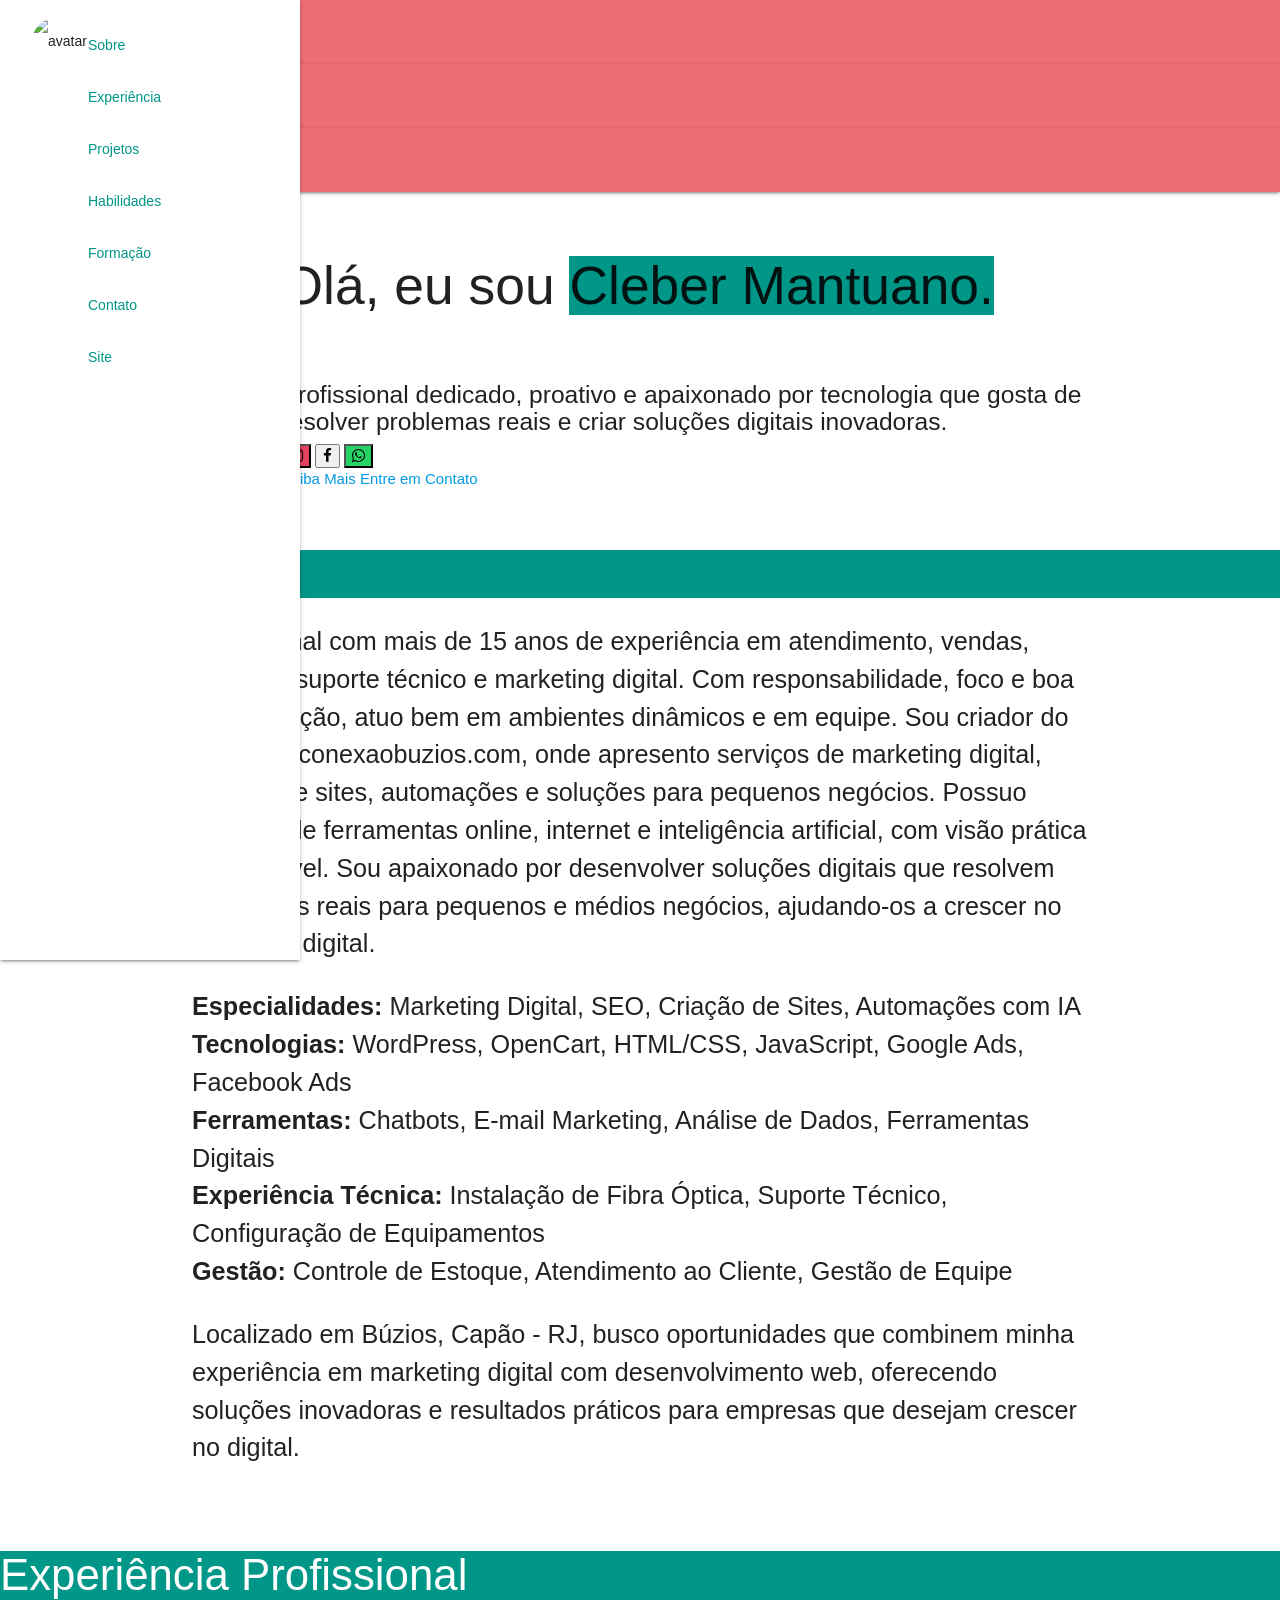
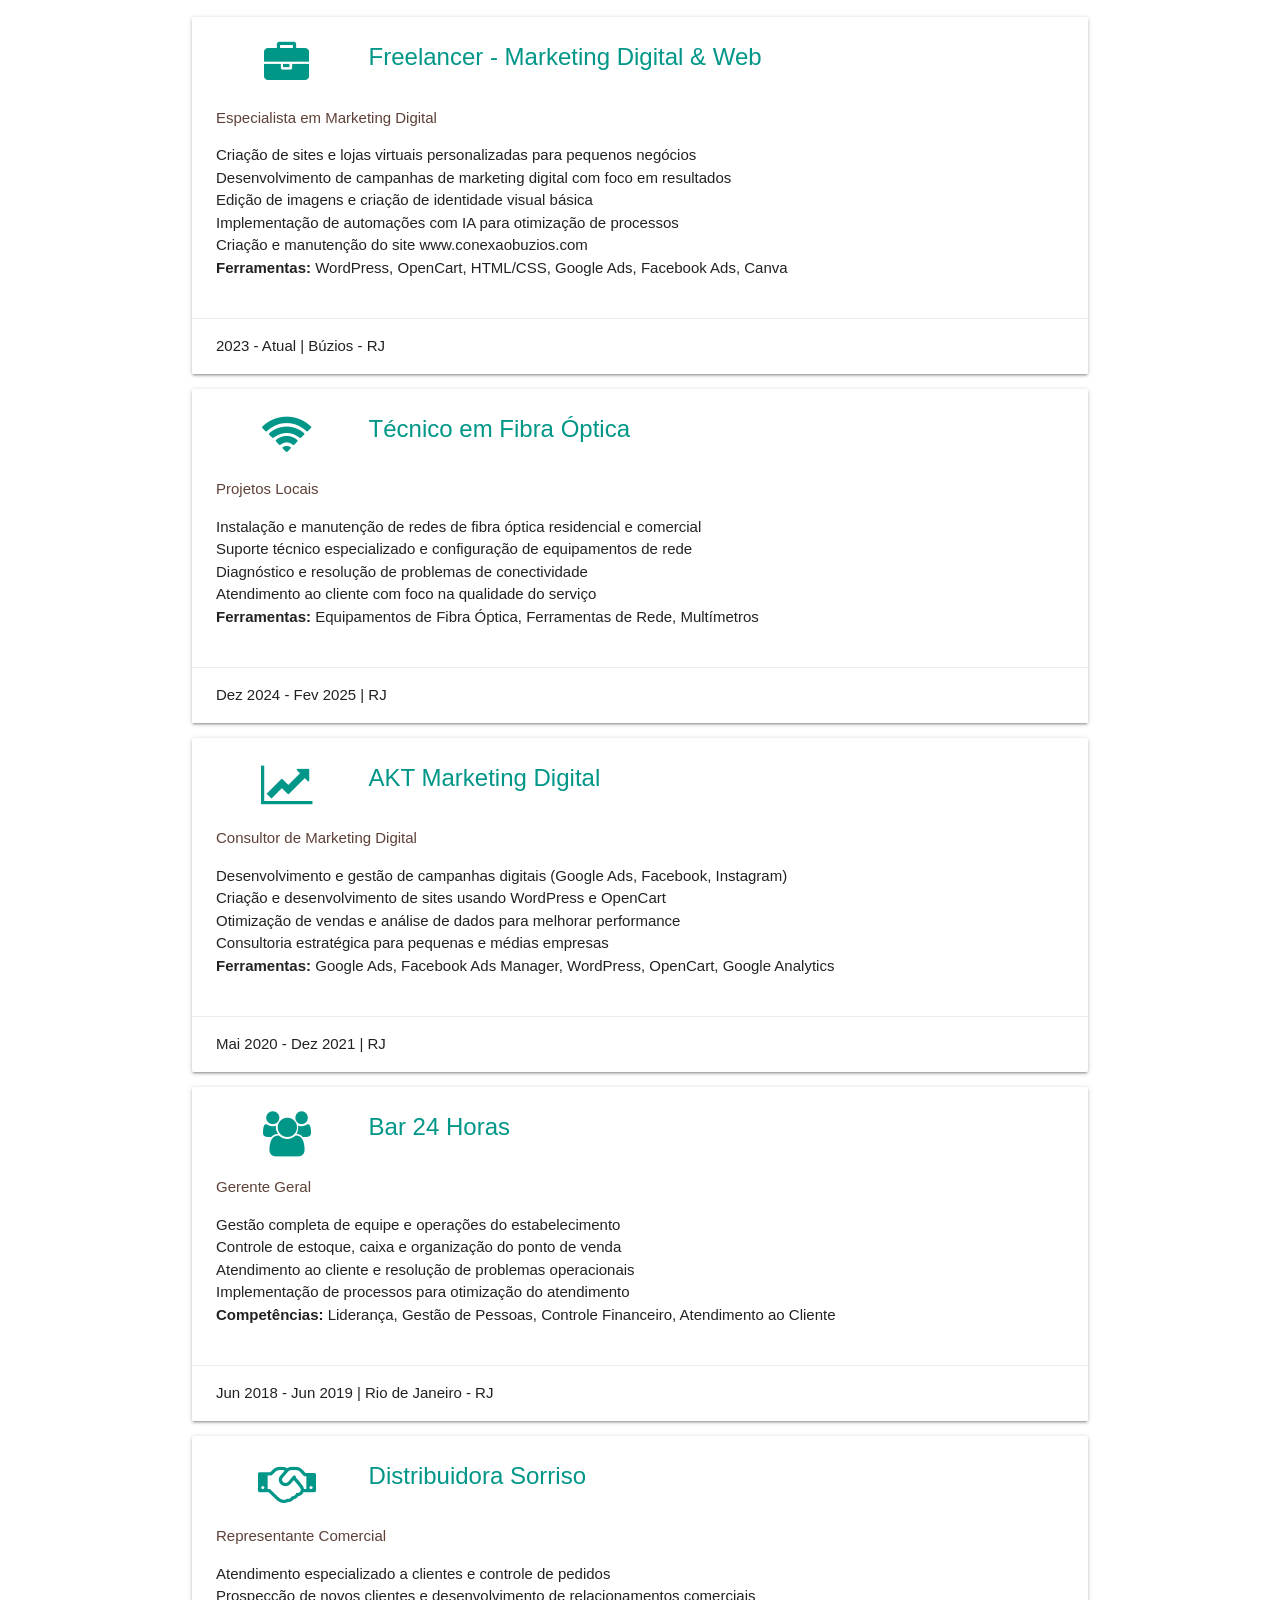
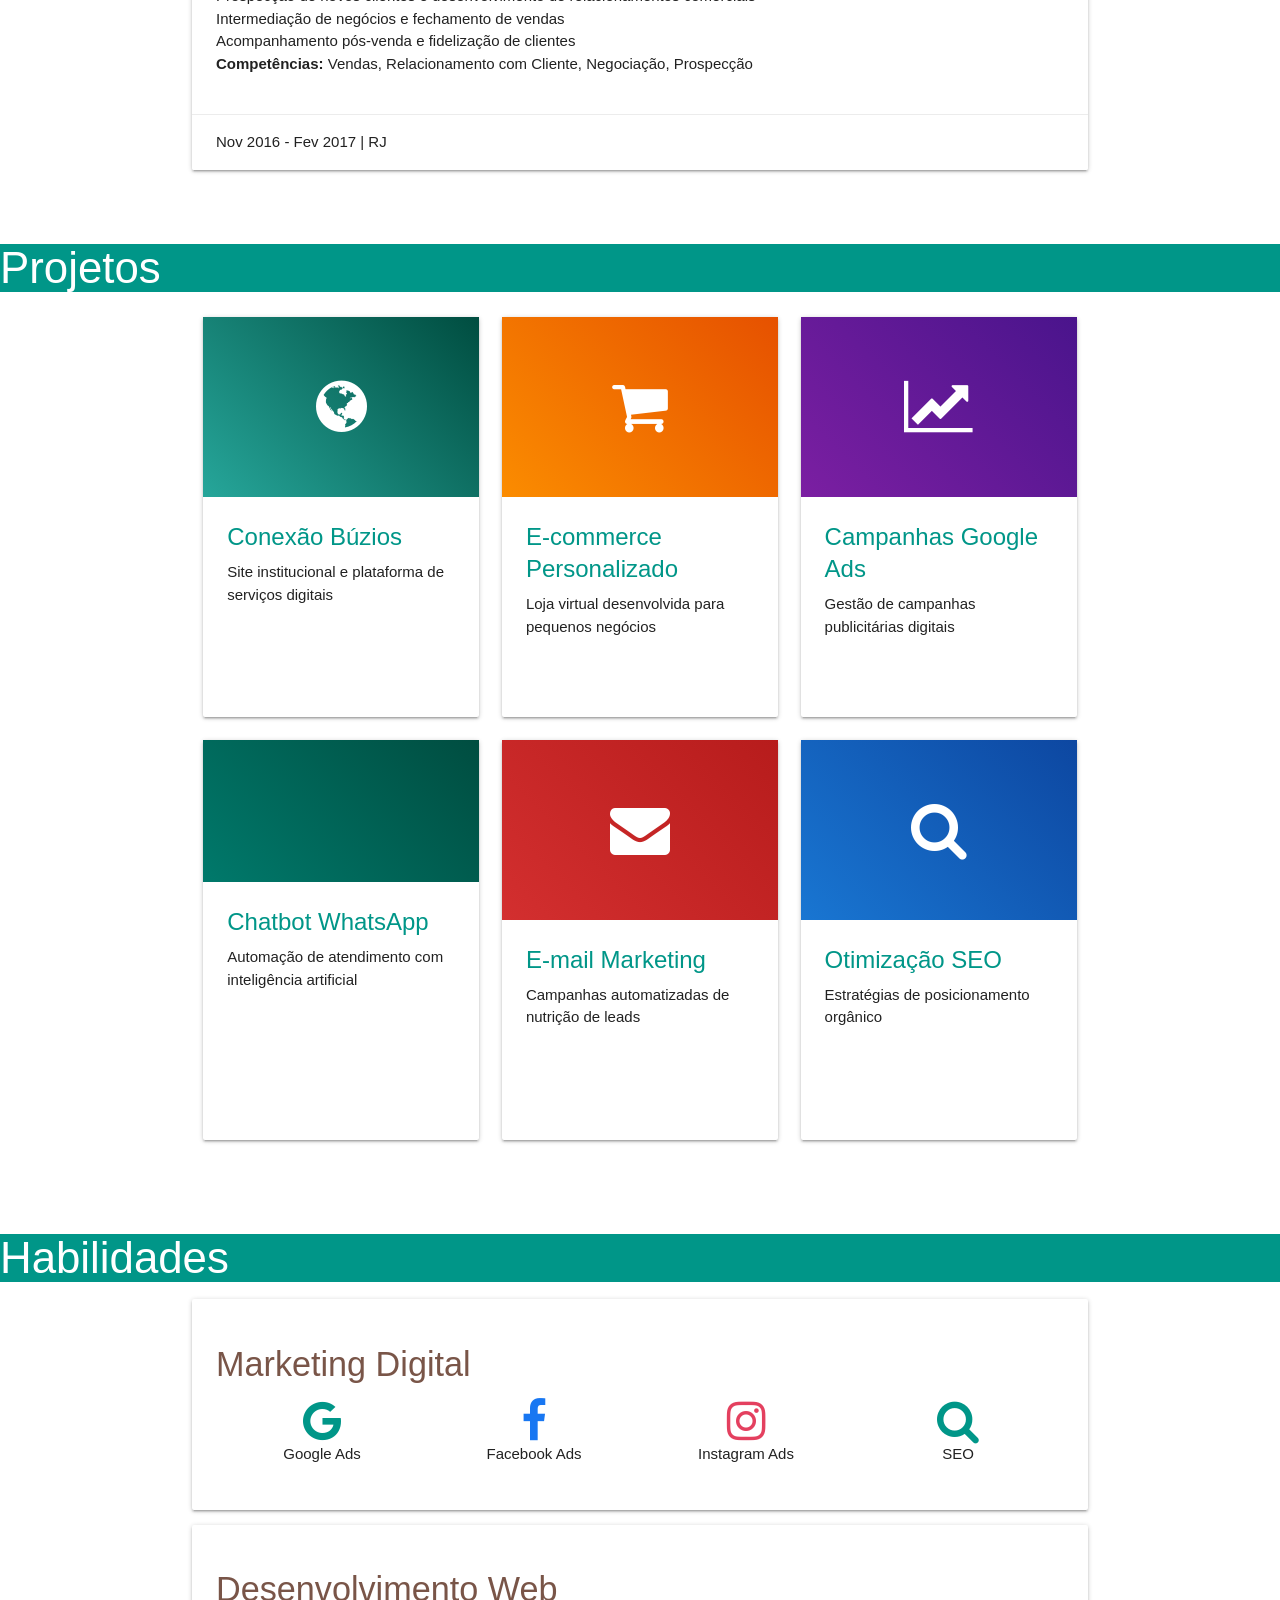
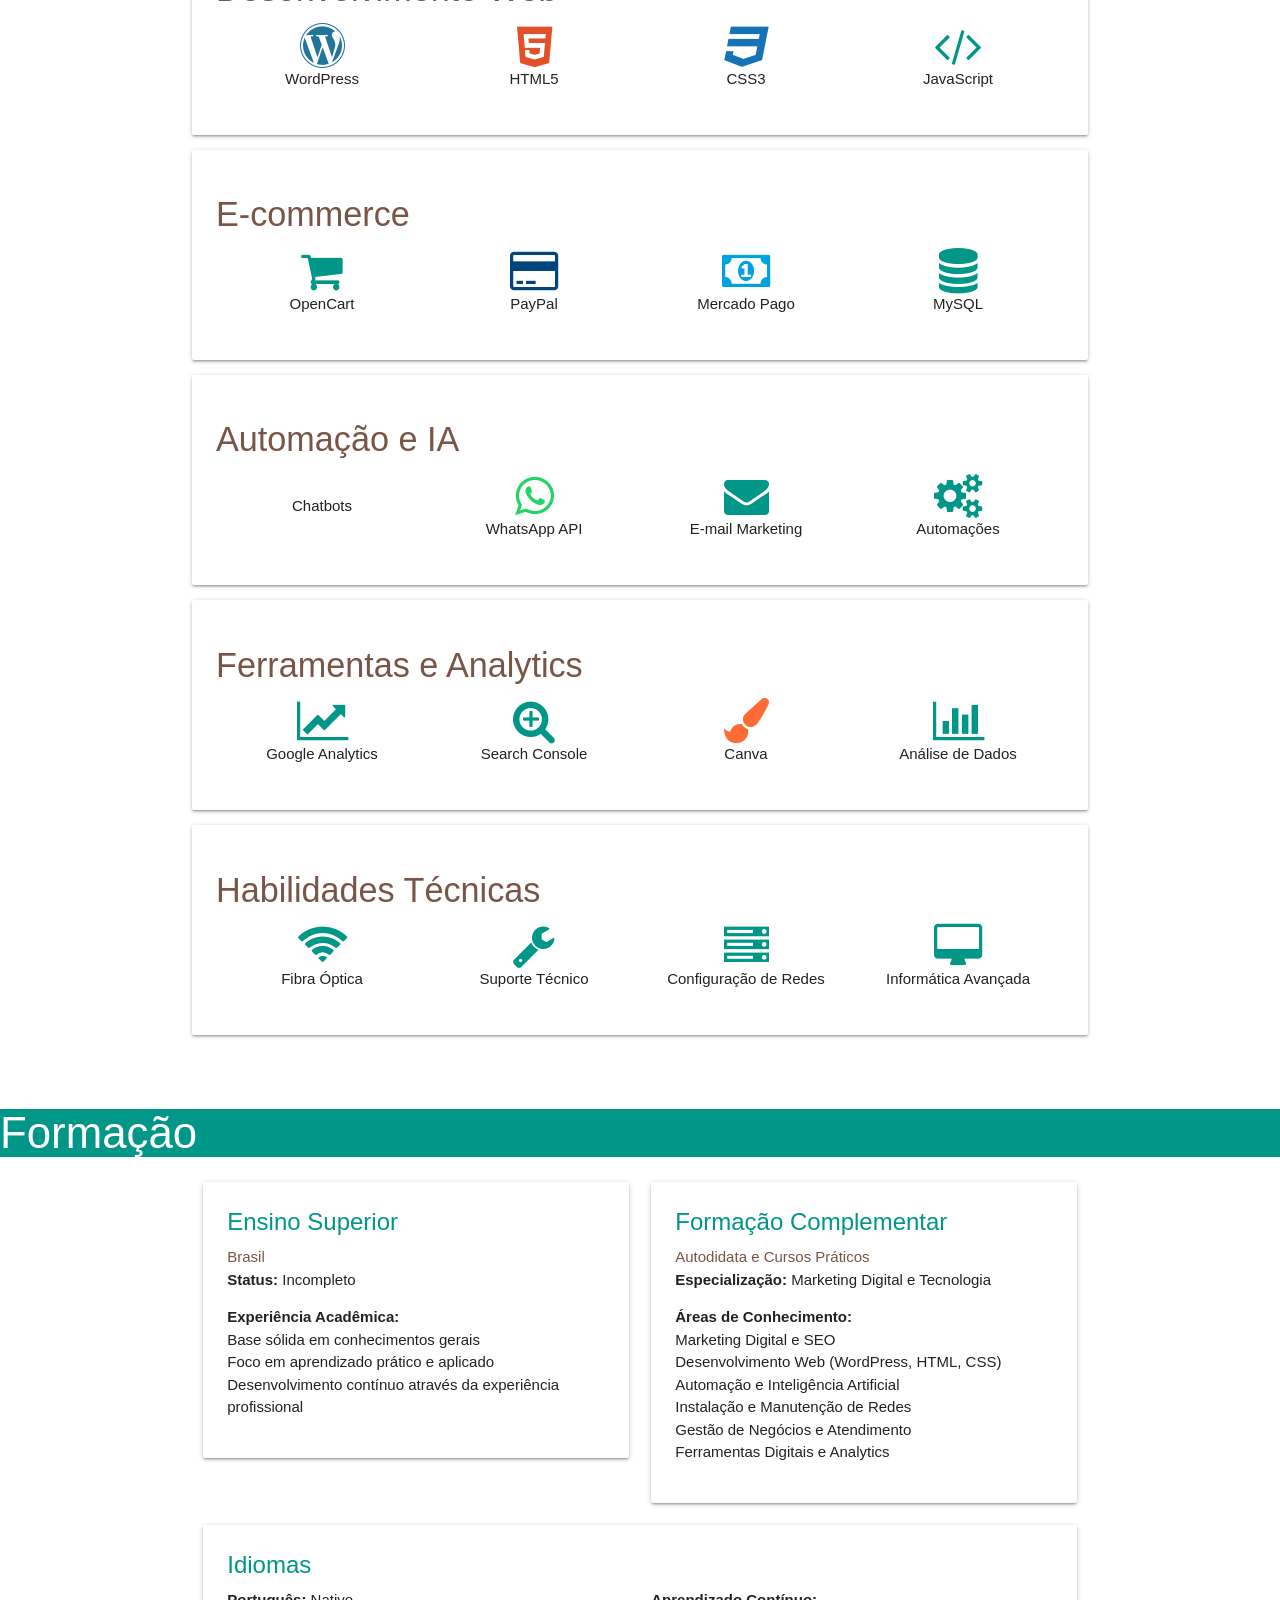
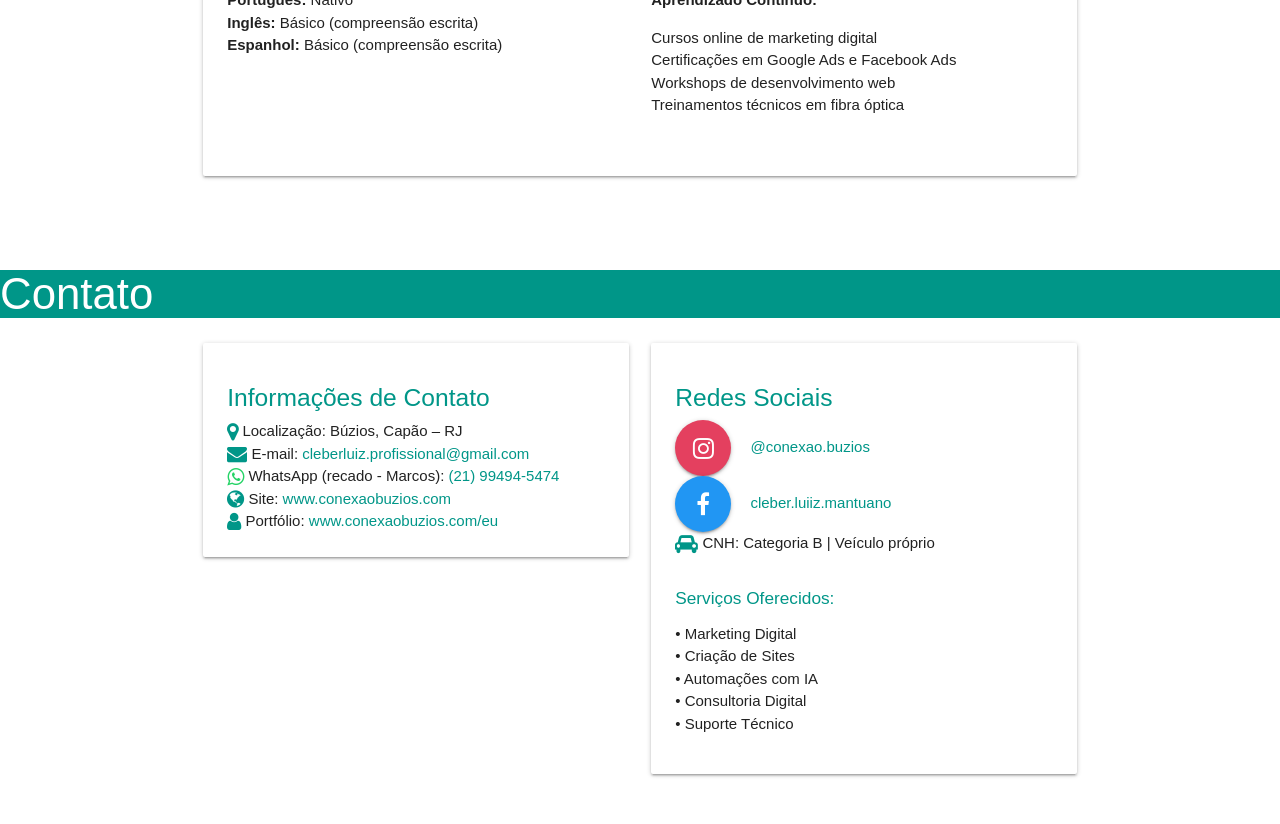
==== index.html @ 8e344017 "Merge 75afafb0ec6694a4420a231529cd9d4d8d771319 into 564a43c0afac8bb54e09065a636b182d83b9acbd" ====
<!DOCTYPE html>
<html lang="pt-BR">

<head>
  <meta charset="utf-8" />
  <meta name="viewport" content="width=device-width, initial-scale=1" />
  <meta http-equiv="X-UA-Compatible" content="IE=edge" />
 


  <!-- Materialize - Compiled and minified CSS-->
  <link rel="stylesheet" href="https://cdnjs.cloudflare.com/ajax/libs/materialize/1.0.0/css/materialize.min.css" />
  <!-- Font Awesome Icon - CSS-->
  <link rel="stylesheet" href="https://cdnjs.cloudflare.com/ajax/libs/font-awesome/4.7.0/css/font-awesome.min.css" />
  <!-- Material Design Icons -->
  <link rel="stylesheet" href="https://fonts.googleapis.com/icon?family=Material+Icons" />
  <!-- Custom Styles-->
  <link rel="stylesheet" href="assets/css/style.css" />
  <title>Cleber Mantuano | Marketing Digital & Desenvolvimento Web</title>

  <!-- Open Graph-->
  <meta property="og:locale" content="pt_BR" />
  <meta property="og:type" content="website" />
  <meta property="og:title" content="Cleber Mantuano | Marketing Digital & Desenvolvimento Web" />
  <meta property="og:description" content="Especialista em Marketing Digital, Criação de Sites e Automações" />
  <meta property="og:url" content="https://www.conexaobuzios.com" />
  <meta property="og:site_name" content="Cleber Mantuano | Marketing Digital" />
  <meta property="article:publisher" content="https://www.conexaobuzios.com" />
  <!-- Twitter -->
  <meta name="twitter:card" content="summary" />
  <meta name="twitter:title" content="Marketing Digital | Desenvolvimento Web | Automações" />
  <meta name="twitter:description" content="Especialista em Marketing Digital, Criação de Sites e Automações" />
  <meta name="author" content="Cleber Mantuano" />
  <meta name="description" content="Profissional com mais de 15 anos de experiência em marketing digital, criação de sites, automações e soluções para pequenos negócios." />
  <link rel="apple-touch-icon" sizes="57x57" href="assets/img/favicon/apple-icon-57x57.png" />
  <link rel="apple-touch-icon" sizes="60x60" href="assets/img/favicon/apple-icon-60x60.png" />
  <link rel="apple-touch-icon" sizes="72x72" href="assets/img/favicon/apple-icon-72x72.png" />
  <link rel="apple-touch-icon" sizes="76x76" href="assets/img/favicon/apple-icon-76x76.png" />
  <link rel="apple-touch-icon" sizes="114x114" href="assets/img/favicon/apple-icon-114x114.png" />
  <link rel="apple-touch-icon" sizes="120x120" href="assets/img/favicon/apple-icon-120x120.png" />
  <link rel="apple-touch-icon" sizes="144x144" href="assets/img/favicon/apple-icon-144x144.png" />
  <link rel="apple-touch-icon" sizes="152x152" href="assets/img/favicon/apple-icon-152x152.png" />
  <link rel="apple-touch-icon" sizes="180x180" href="assets/img/favicon/apple-icon-180x180.png" />
  <link rel="icon" type="image/png" sizes="192x192" href="assets/img/favicon/android-icon-192x192.png" />
  <link rel="icon" type="image/png" sizes="32x32" href="assets/img/favicon/favicon-32x32.png" />
  <link rel="icon" type="image/png" sizes="96x96" href="assets/img/favicon/favicon-96x96.png" />
  <link rel="icon" type="image/png" sizes="16x16" href="assets/img/favicon/favicon-16x16.png" />
  <link rel="manifest" href="assets/img/favicon/manifest.json" />
  <meta name="msapplication-TileColor" content="#ffffff" />
  <meta name="msapplication-TileImage" content="assets/img/favicon/ms-icon-144x144.png" />
  <meta name="theme-color" content="#ffffff" />
  <meta name="robots" content="index, follow" />

</head>

<body>

  
  <!-- Navigation Menu-->
  <!-- Nav class 1 -->
  <nav class="hide-on-small-only">
    <ul class="sidenav sidenav-fixed section table-of-contents">

      <li class="logo">
        <a id="logo-container" aria-label="Navigate to the beginning of the page" href="#intro"
          class="brand-logo grey-blue-text">
          <img src="assets/img/passport-new.jpg" class="circle img-responsive profile-pic" alt="avatar">
        </a>
      </li>

      <li class="bold">
        <a aria-label="Navigate to the About section" href="#about" class="waves-effect waves-dark teal-text"><i
            class="mdi-social-person small"></i><span>Sobre</span></a>
      </li>
      <li class="bold">
        <a aria-label="Navigate to the Experience section" href="#experience"
          class="waves-effect waves-dark teal-text"><i
            class="mdi-action-trending-up small"></i><span>Experiência</span></a>
      </li>

      <li class="bold">
        <!-- mdi-av-web small
             mdi-av-my-library-books small-->
        <a aria-label="Navigate to the Projects section" href="#projects" class="waves-effect waves-dark teal-text"><i
            class="mdi-av-my-library-books small"></i><span>Projetos</span></a>
      </li>

      <li class="bold">
        <!--
        ICONS:
        mdi-action-assessment
        mdi-social-poll
        mdi-av-equalizer
        -->
        <a aria-label="Navigate to the Skills section" href="#skills" class="waves-effect waves-dark teal-text"><i
            class="mdi-action-assessment small"></i><span>Habilidades</span></a>
      </li>
      
      <li class="bold">
        <!--
        ICONS:
        -->
        <a aria-label="Navigate to the Education section" href="#education" class="waves-effect waves-dark teal-text"><i
            class="mdi-social-school small"></i><span>Formação</span></a>
      </li>

      <li class="bold">
        <!-- 
        1. mdi-communication-contacts
        2. mdi-content-mail
        3. mdi-communication-email
        -->
        <a aria-label="Navigate to the Contact section" href="#contact" class="waves-effect waves-dark teal-text"><i
            class="mdi-content-mail small"></i><span>Contato</span></a>
      </li>

      <li class="bold">
        <!--
        ICONS:
        1. mdi-action-description
        2. mdi-file-folder
        3. mdi-file-folder-open
        4. mdi-file-attachment
        5. mdi-file-folder-shared
        -->
        <!-- <a aria-label="Open Varad's resume in a new tab" href="#resume" target="_blank"
          onclick="window.open('https://drive.google.com/file/d/1vYi-bMyIsZPve0x_clxY8xsDtiHiOMd3/view?usp=sharing')"
          class="waves-effect waves-dark teal-text"><i class="mdi-file-folder-open small"></i><span>Site</span></a> -->
        <a aria-label="Visitar site do Cleber" href="https://www.conexaobuzios.com" target="_blank"
        class="waves-effect waves-dark teal-text"><i class="mdi-file-folder-open small"></i><span>Site</span></a>  
      </li>
    </ul>
  </nav>

  <!-- Nav class 2 -->
  <nav class="hide-on-large only trigger z-depth-1">
    <a aria-label="Toggle visibility of the mobile navbar" href="#" data-target="slide-out"
      class="sidenav-trigger"><i class="mdi-navigation-menu"></i></a>
    <div class="name-title">
      <a id="name" aria-label="Navigate to the beginning of the page" href="#" class="teal-text">Cleber
        Mantuano</a><span class="black-text">Marketing Digital & Web</span>
    </div>
  </nav>

  <!-- Nav class 3 -->
  <nav class="hide-on-large only">
    <ul id="slide-out" class="sidenav">
      <li class="bold">
        <a aria-label="Navigate to the About section" href="#about" class="waves-effect waves-dark teal-text"><i
            class="mdi-social-person small"></i><span>Sobre</span></a>
      </li>
      <li class="bold">
        <a aria-label="Navigate to the Experience section" href="#experience"
          class="waves-effect waves-dark teal-text"><i
            class="mdi-action-trending-up small"></i><span>Experiência</span></a>
      </li>
      <li class="bold">
        <a aria-label="Navigate to the Projects section" href="#projects" class="waves-effect waves-dark teal-text"><i
            class="mdi-av-my-library-books small"></i><span>Projetos</span></a>
      </li>
      <li class="bold">
        <a aria-label="Navigate to the Skills section" href="#skills" class="waves-effect waves-dark teal-text"><i
            class="mdi-action-assessment small"></i><span>Habilidades</span></a>
      </li>

      <li class="bold">
        <a aria-label="Navigate to the Education section" href="#education" class="waves-effect waves-dark teal-text"><i
            class="mdi-social-school small"></i><span>Formação</span></a>
      </li>
      <li class="bold">
        <a aria-label="Navigate to the Contact section" href="#contact" class="waves-effect waves-dark teal-text"><i
            class="mdi-content-mail small"></i><span>Contato</span></a>
      </li>
      <li class="bold">
        <a aria-label="Visitar site do Cleber" href="https://www.conexaobuzios.com" target="_blank"
          class="waves-effect waves-dark teal-text"><i class="mdi-file-folder-open small"></i><span>Site</span></a>
      </li>
    </ul>
  </nav>

  <!-- Main Content-->
  <main>
    <!-- First Section: Heading lines and image -->
    <section id="intro" class="section scrollspy full-height">
      <div class="overlay"></div>
      <div class="container">
        <div class="col-md-9">
          <div class="content section-padding valign" style="margin-left: 10%; margin-top: 50px;">
            <div class="caption">
              <h2>Olá, eu sou <span class="teal">Cleber Mantuano.</span></h2>
              <h5 style="color:#fff">Um <span class="typing" style="font-weight: 300; color:#004d40"></span></h5>
              <!-- <h5 style="color:#00796b">A <span class="typing" style="font-weight: 300; color:#fff"></span></h5> -->
              <h5>Profissional dedicado, proativo e apaixonado por tecnologia que gosta de resolver problemas reais e criar soluções digitais inovadoras.</h5>
            </div>
            <div class="social">
              <a href="https://www.instagram.com/conexao.buzios" target="_blank">
                <button class="icon-btn instagram" style="background-color: #E4405F;">
                  <i class="fa fa-instagram"></i>
                </button>
              </a>
              <a href="https://www.facebook.com/cleber.luiiz.mantuano" target="_blank">
                <button class="icon-btn facebook">
                  <i class="fa fa-facebook"></i>
                </button>
              </a>
              <a href="https://wa.me/5521994945474" target="_blank">
                <button class="icon-btn whatsapp" style="background-color: #25D366;">
                  <i class="fa fa-whatsapp"></i>
                </button>
              </a>

              <!-- <a href="https://angel.co/u/varad_bhogayata" target="_blank">
                <button class="icon-btn angellist">
                  <i class="fa fa-angellist"></i>
                </button>
              </a> -->

              <!-- <a href="http://linkedin.com/in/varadbhogayata" target="_blank">
                  <span class="fa-stack fa-lg">
                    <i class="fa fa-circle fa-stack-2x"></i>
                    <i class="fa fa-linkedin fa-stack-1x fa-inverse"></i>

                  </span>
              </a> -->
            </div>
            <div class='buttons'>
              <a href="#about" class="readme">Saiba Mais</a>
              <a href="#contact" class="contactme">Entre em Contato</a>
            </div>
          </div>
        </div>
      </div>
    </section>

    <!-- Second Section: About -->
    <section id="about" class="section scrollspy">
      <h3 class="page-title white-text teal">Sobre Mim</h3>
      <div class="container flow-text">
        <p>
          Profissional com mais de 15 anos de experiência em atendimento, vendas, estoque, suporte técnico e marketing digital. Com responsabilidade, foco e boa comunicação, atuo bem em ambientes dinâmicos e em equipe.

          Sou criador do site <strong>www.conexaobuzios.com</strong>, onde apresento serviços de marketing digital, criação de sites, automações e soluções para pequenos negócios. Possuo domínio de ferramentas online, internet e inteligência artificial, com visão prática e adaptável.

          Sou apaixonado por desenvolver soluções digitais que resolvem problemas reais para pequenos e médios negócios, ajudando-os a crescer no ambiente digital.
        </p>
        <p>
          <ul>
            <li><b>Especialidades:</b> Marketing Digital, SEO, Criação de Sites, Automações com IA</li>
            <li><b>Tecnologias:</b> WordPress, OpenCart, HTML/CSS, JavaScript, Google Ads, Facebook Ads</li>
            <li><b>Ferramentas:</b> Chatbots, E-mail Marketing, Análise de Dados, Ferramentas Digitais</li>
            <li><b>Experiência Técnica:</b> Instalação de Fibra Óptica, Suporte Técnico, Configuração de Equipamentos</li>
            <li><b>Gestão:</b> Controle de Estoque, Atendimento ao Cliente, Gestão de Equipe</li>
          </ul>
          
        </p>
        <p>
          Localizado em Búzios, Capão - RJ, busco oportunidades que combinem minha experiência em marketing digital com desenvolvimento web, oferecendo soluções inovadoras e resultados práticos para empresas que desejam crescer no digital.
        </p>
        <!-- <p>
          Another Paragraph
        </p>  -->
        <!-- <p>
        <strong>Current Focus</strong>:&nbsp;<a aria-label="Navigate to the Inclusive Design Patterns homepage"
          href="https://www.smashingmagazine.com/inclusive-design-patterns/">Accessibility</a>&nbsp;//&nbsp;<a
          aria-label="Navigate to the Full Stack React homepage"
          href="https://www.fullstackreact.com/">React</a>&nbsp;//&nbsp;<a
          aria-label='Navigate to the article "Scalable CSS"'
          href="https://mrmrs.github.io/writing/2016/03/24/scalable-css/">Design Systems</a>
        </p> -->
      </div>
    </section>


    <!-- Third Section: Experience -->
    <section id="experience" class="section scrollspy">
      <h3 class="page-title white-text teal">Experiência Profissional</h3>
      <div class="container">

        <!-- Latest Experience -->
        <div class="card">
          <div class="card-content">
            <div class="row">
              <div class="col s12 m2">
                <div class="center-align">
                  <i class="fa fa-briefcase fa-3x teal-text"></i>
                </div>
              </div>
              <div class="col s12 m10">
                <p>
                  <span class="card-title teal-text hoverline">Freelancer - Marketing Digital & Web</span>
                </p>
              </div>
            </div>
            <div class="role brown-text text-darken-2">Especialista em Marketing Digital</div>
            <ul>
              <li>Criação de sites e lojas virtuais personalizadas para pequenos negócios</li>
              <li>Desenvolvimento de campanhas de marketing digital com foco em resultados</li>
              <li>Edição de imagens e criação de identidade visual básica</li>
              <li>Implementação de automações com IA para otimização de processos</li>
              <li>Criação e manutenção do site www.conexaobuzios.com</li>
              <li><b>Ferramentas:</b> WordPress, OpenCart, HTML/CSS, Google Ads, Facebook Ads, Canva</li>
            </ul>
          </div>
          <div class="card-action">
            <span>2023 - Atual | Búzios - RJ</span>
          </div>
        </div>

        <div class="card">
          <div class="card-content">
            <div class="row">
              <div class="col s12 m2">
                <div class="center-align">
                  <i class="fa fa-wifi fa-3x teal-text"></i>
                </div>
              </div>
              <div class="col s12 m10">
                <p>
                  <span class="card-title teal-text hoverline">Técnico em Fibra Óptica</span>
                </p>
              </div>
            </div>
            <div class="role brown-text text-darken-2">Projetos Locais</div>
            <ul>
              <li>Instalação e manutenção de redes de fibra óptica residencial e comercial</li>
              <li>Suporte técnico especializado e configuração de equipamentos de rede</li>
              <li>Diagnóstico e resolução de problemas de conectividade</li>
              <li>Atendimento ao cliente com foco na qualidade do serviço</li>
              <li><b>Ferramentas:</b> Equipamentos de Fibra Óptica, Ferramentas de Rede, Multímetros</li>
            </ul>
          </div>
          <div class="card-action">
            <span>Dez 2024 - Fev 2025 | RJ</span>
          </div>
        </div>

        <div class="card">
          <div class="card-content">
            <div class="row">
              <div class="col s12 m2">
                <div class="center-align">
                  <i class="fa fa-line-chart fa-3x teal-text"></i>
                </div>
              </div>
              <div class="col s12 m10">
                <p>
                  <span class="card-title teal-text hoverline">AKT Marketing Digital</span>
                </p>
              </div>
            </div>
            <div class="role brown-text text-darken-2">Consultor de Marketing Digital</div>
            <ul>
              <li>Desenvolvimento e gestão de campanhas digitais (Google Ads, Facebook, Instagram)</li>
              <li>Criação e desenvolvimento de sites usando WordPress e OpenCart</li>
              <li>Otimização de vendas e análise de dados para melhorar performance</li>
              <li>Consultoria estratégica para pequenas e médias empresas</li>
              <li><b>Ferramentas:</b> Google Ads, Facebook Ads Manager, WordPress, OpenCart, Google Analytics</li>
            </ul>
          </div>
          <div class="card-action">
            <span>Mai 2020 - Dez 2021 | RJ</span>
          </div>
        </div>

        <div class="card">
          <div class="card-content">
            <div class="row">
              <div class="col s12 m2">
                <div class="center-align">
                  <i class="fa fa-users fa-3x teal-text"></i>
                </div>
              </div>
              <div class="col s12 m10">
                <p>
                  <span class="card-title teal-text hoverline">Bar 24 Horas</span>
                </p>
              </div>
            </div>
            <div class="role brown-text text-darken-2">Gerente Geral</div>
            <ul>
              <li>Gestão completa de equipe e operações do estabelecimento</li>
              <li>Controle de estoque, caixa e organização do ponto de venda</li>
              <li>Atendimento ao cliente e resolução de problemas operacionais</li>
              <li>Implementação de processos para otimização do atendimento</li>
              <li><b>Competências:</b> Liderança, Gestão de Pessoas, Controle Financeiro, Atendimento ao Cliente</li>
            </ul>
          </div>
          <div class="card-action">
            <span>Jun 2018 - Jun 2019 | Rio de Janeiro - RJ</span>
          </div>
        </div>

        <div class="card">
          <div class="card-content">
            <div class="row">
              <div class="col s12 m2">
                <div class="center-align">
                  <i class="fa fa-handshake-o fa-3x teal-text"></i>
                </div>
              </div>
              <div class="col s12 m10">
                <p>
                  <span class="card-title teal-text hoverline">Distribuidora Sorriso</span>
                </p>
              </div>
            </div>
            <div class="role brown-text text-darken-2">Representante Comercial</div>
            <ul>
              <li>Atendimento especializado a clientes e controle de pedidos</li>
              <li>Prospecção de novos clientes e desenvolvimento de relacionamentos comerciais</li>
              <li>Intermediação de negócios e fechamento de vendas</li>
              <li>Acompanhamento pós-venda e fidelização de clientes</li>
              <li><b>Competências:</b> Vendas, Relacionamento com Cliente, Negociação, Prospecção</li>
            </ul>
          </div>
          <div class="card-action">
            <span>Nov 2016 - Fev 2017 | RJ</span>
          </div>
        </div>

      </div>
    </section>

    <!-- Fourth Section: Projects -->
    <section id="projects" class="section scrollspy">
      <h3 class="page-title white-text teal">Projetos</h3>
      <div class="container">
        <div class="row">

          <div class="col s12 m6 l4">
            <div class="card medium">
              <div class="card-image waves-effect waves-block waves-light">
                <div class="center-align" style="padding: 60px 0; background: linear-gradient(45deg, #26a69a, #004d40);">
                  <i class="fa fa-globe fa-4x white-text"></i>
                </div>
              </div>
              <div class="card-content">
                <span class="card-title activator teal-text hoverline">Conexão Búzios<i
                    class="mdi-navigation-more-vert right"></i></span>
                <p>
                  Site institucional e plataforma de serviços digitais
                </p>
              </div>
              <div class="card-reveal">
                <span class="card-title grey-text"><small>Detalhes do Projeto</small><i
                    class="mdi-navigation-close right"></i></span>
                <ul>
                  <li><b>Ferramentas:</b> WordPress, HTML, CSS, JavaScript, SEO</li>
                  <li>Site responsivo com design moderno e intuitivo</li>
                  <li>Integração com redes sociais e WhatsApp Business</li>
                  <li>Otimização para mecanismos de busca (SEO)</li>
                  <li>Sistema de contato e formulários personalizados</li>
                  <li>Hospedagem e manutenção contínua</li>
                </ul>
                <div class="card-action">
                  <a aria-label="Visitar site" href="https://www.conexaobuzios.com" target="_blank" data-position="top"
                    data-tooltip="Ver Online"
                    class="btn-floating btn-large waves-effect waves-light blue-grey tooltipped"><i
                      class="fa fa-external-link"></i></a>
                </div>
              </div>
            </div>
          </div>

          <div class="col s12 m6 l4">
            <div class="card medium">
              <div class="card-image waves-effect waves-block waves-light">
                <div class="center-align" style="padding: 60px 0; background: linear-gradient(45deg, #fb8c00, #e65100);">
                  <i class="fa fa-shopping-cart fa-4x white-text"></i>
                </div>
              </div>
              <div class="card-content">
                <span class="card-title activator teal-text hoverline">E-commerce Personalizado<i
                    class="mdi-navigation-more-vert right"></i></span>
                <p>
                  Loja virtual desenvolvida para pequenos negócios
                </p>
              </div>
              <div class="card-reveal">
                <span class="card-title grey-text"><small>Detalhes do Projeto</small><i
                    class="mdi-navigation-close right"></i></span>
                <ul>
                  <li><b>Ferramentas:</b> OpenCart, MySQL, PayPal, Mercado Pago</li>
                  <li>Sistema completo de carrinho de compras</li>
                  <li>Integração com gateways de pagamento</li>
                  <li>Painel administrativo para gestão de produtos</li>
                  <li>Sistema de cupons e promoções</li>
                  <li>Relatórios de vendas e analytics</li>
                </ul>
              </div>
            </div>
          </div>

          <div class="col s12 m6 l4">
            <div class="card medium">
              <div class="card-image waves-effect waves-block waves-light">
                <div class="center-align" style="padding: 60px 0; background: linear-gradient(45deg, #7b1fa2, #4a148c);">
                  <i class="fa fa-line-chart fa-4x white-text"></i>
                </div>
              </div>
              <div class="card-content">
                <span class="card-title activator teal-text hoverline">Campanhas Google Ads<i
                    class="mdi-navigation-more-vert right"></i></span>
                <p>
                  Gestão de campanhas publicitárias digitais
                </p>
              </div>
              <div class="card-reveal">
                <span class="card-title grey-text"><small>Detalhes do Projeto</small><i
                    class="mdi-navigation-close right"></i></span>
                <ul>
                  <li><b>Ferramentas:</b> Google Ads, Google Analytics, Facebook Ads Manager</li>
                  <li>Criação e otimização de campanhas de busca</li>
                  <li>Campanhas de display e remarketing</li>
                  <li>Análise de performance e ROI</li>
                  <li>Otimização de palavras-chave e lances</li>
                  <li>Relatórios detalhados de resultados</li>
                </ul>
              </div>
            </div>
          </div>

          <div class="col s12 m6 l4">
            <div class="card medium">
              <div class="card-image waves-effect waves-block waves-light">
                <div class="center-align" style="padding: 60px 0; background: linear-gradient(45deg, #00796b, #004d40);">
                  <i class="fa fa-robot fa-4x white-text"></i>
                </div>
              </div>
              <div class="card-content">
                <span class="card-title activator teal-text hoverline">Chatbot WhatsApp<i
                    class="mdi-navigation-more-vert right"></i></span>
                <p>
                  Automação de atendimento com inteligência artificial
                </p>
              </div>
              <div class="card-reveal">
                <span class="card-title grey-text"><small>Detalhes do Projeto</small><i
                    class="mdi-navigation-close right"></i></span>
                <ul>
                  <li><b>Ferramentas:</b> WhatsApp Business API, Dialogflow, Node.js</li>
                  <li>Atendimento automatizado 24/7</li>
                  <li>Integração com CRM e sistemas de vendas</li>
                  <li>Respostas inteligentes baseadas em IA</li>
                  <li>Coleta e qualificação de leads</li>
                  <li>Métricas de conversão e engajamento</li>
                </ul>
              </div>
            </div>
          </div>

          <div class="col s12 m6 l4">
            <div class="card medium">
              <div class="card-image waves-effect waves-block waves-light">
                <div class="center-align" style="padding: 60px 0; background: linear-gradient(45deg, #d32f2f, #b71c1c);">
                  <i class="fa fa-envelope fa-4x white-text"></i>
                </div>
              </div>
              <div class="card-content">
                <span class="card-title activator teal-text hoverline">E-mail Marketing<i
                    class="mdi-navigation-more-vert right"></i></span>
                <p>
                  Campanhas automatizadas de nutrição de leads
                </p>
              </div>
              <div class="card-reveal">
                <span class="card-title grey-text"><small>Detalhes do Projeto</small><i
                    class="mdi-navigation-close right"></i></span>
                <ul>
                  <li><b>Ferramentas:</b> Mailchimp, RD Station, HTML/CSS</li>
                  <li>Criação de templates responsivos</li>
                  <li>Automação de funis de vendas</li>
                  <li>Segmentação avançada de audiência</li>
                  <li>A/B testing para otimização</li>
                  <li>Análise de métricas de abertura e cliques</li>
                </ul>
              </div>
            </div>
          </div>

          <div class="col s12 m6 l4">
            <div class="card medium">
              <div class="card-image waves-effect waves-block waves-light">
                <div class="center-align" style="padding: 60px 0; background: linear-gradient(45deg, #1976d2, #0d47a1);">
                  <i class="fa fa-search fa-4x white-text"></i>
                </div>
              </div>
              <div class="card-content">
                <span class="card-title activator teal-text hoverline">Otimização SEO<i
                    class="mdi-navigation-more-vert right"></i></span>
                <p>
                  Estratégias de posicionamento orgânico
                </p>
              </div>
              <div class="card-reveal">
                <span class="card-title grey-text"><small>Detalhes do Projeto</small><i
                    class="mdi-navigation-close right"></i></span>
                <ul>
                  <li><b>Ferramentas:</b> Google Search Console, SEMrush, Yoast SEO</li>
                  <li>Auditoria técnica completa de websites</li>
                  <li>Pesquisa e otimização de palavras-chave</li>
                  <li>Criação de conteúdo otimizado</li>
                  <li>Link building e autoridade de domínio</li>
                  <li>Monitoramento de rankings e tráfego</li>
                </ul>
              </div>
            </div>
          </div>

        </div>
      </div>
    </section>

    <!-- Fifth Section: Skills -->
    <section id="skills" class="section scrollspy">
      <h3 class="page-title white-text teal">Habilidades</h3>
      <div class="container">
        <!-- Marketing Digital -->
        <div class="card">
          <div class="card-content">
            <h4 class="brown-text light">Marketing Digital</h4>
            <div class="row text-center">
              <div class="col s6 m3">
                <div class="center-align">
                  <i class="fa fa-google fa-3x teal-text"></i>
                  <p>Google Ads</p>
                </div>
              </div>
              <div class="col s6 m3">
                <div class="center-align">
                  <i class="fa fa-facebook fa-3x" style="color: #1877f2;"></i>
                  <p>Facebook Ads</p>
                </div>
              </div>
              <div class="col s6 m3">
                <div class="center-align">
                  <i class="fa fa-instagram fa-3x" style="color: #E4405F;"></i>
                  <p>Instagram Ads</p>
                </div>
              </div>
              <div class="col s6 m3">
                <div class="center-align">
                  <i class="fa fa-search fa-3x teal-text"></i>
                  <p>SEO</p>
                </div>
              </div>
            </div>
          </div>
        </div>

        <!-- Desenvolvimento Web -->
        <div class="card">
          <div class="card-content">
            <h4 class="brown-text light">Desenvolvimento Web</h4>
            <div class="row text-center">
              <div class="col s6 m3">
                <div class="center-align">
                  <i class="fa fa-wordpress fa-3x" style="color: #21759b;"></i>
                  <p>WordPress</p>
                </div>
              </div>
              <div class="col s6 m3">
                <div class="center-align">
                  <i class="fa fa-html5 fa-3x" style="color: #e34f26;"></i>
                  <p>HTML5</p>
                </div>
              </div>
              <div class="col s6 m3">
                <div class="center-align">
                  <i class="fa fa-css3 fa-3x" style="color: #1572b6;"></i>
                  <p>CSS3</p>
                </div>
              </div>
              <div class="col s6 m3">
                <div class="center-align">
                  <i class="fa fa-code fa-3x teal-text"></i>
                  <p>JavaScript</p>
                </div>
              </div>
            </div>
          </div>
        </div>

        <!-- E-commerce -->
        <div class="card">
          <div class="card-content">
            <h4 class="brown-text light">E-commerce</h4>
            <div class="row text-center">
              <div class="col s6 m3">
                <div class="center-align">
                  <i class="fa fa-shopping-cart fa-3x teal-text"></i>
                  <p>OpenCart</p>
                </div>
              </div>
              <div class="col s6 m3">
                <div class="center-align">
                  <i class="fa fa-credit-card fa-3x" style="color: #00457c;"></i>
                  <p>PayPal</p>
                </div>
              </div>
              <div class="col s6 m3">
                <div class="center-align">
                  <i class="fa fa-money fa-3x" style="color: #00a1e0;"></i>
                  <p>Mercado Pago</p>
                </div>
              </div>
              <div class="col s6 m3">
                <div class="center-align">
                  <i class="fa fa-database fa-3x teal-text"></i>
                  <p>MySQL</p>
                </div>
              </div>
            </div>
          </div>
        </div>

        <!-- Automação e IA -->
        <div class="card">
          <div class="card-content">
            <h4 class="brown-text light">Automação e IA</h4>
            <div class="row text-center">
              <div class="col s6 m3">
                <div class="center-align">
                  <i class="fa fa-robot fa-3x teal-text"></i>
                  <p>Chatbots</p>
                </div>
              </div>
              <div class="col s6 m3">
                <div class="center-align">
                  <i class="fa fa-whatsapp fa-3x" style="color: #25D366;"></i>
                  <p>WhatsApp API</p>
                </div>
              </div>
              <div class="col s6 m3">
                <div class="center-align">
                  <i class="fa fa-envelope fa-3x teal-text"></i>
                  <p>E-mail Marketing</p>
                </div>
              </div>
              <div class="col s6 m3">
                <div class="center-align">
                  <i class="fa fa-cogs fa-3x teal-text"></i>
                  <p>Automações</p>
                </div>
              </div>
            </div>
          </div>
        </div>

        <!-- Ferramentas e Analytics -->
        <div class="card">
          <div class="card-content">
            <h4 class="brown-text light">Ferramentas e Analytics</h4>
            <div class="row text-center">
              <div class="col s6 m3">
                <div class="center-align">
                  <i class="fa fa-line-chart fa-3x teal-text"></i>
                  <p>Google Analytics</p>
                </div>
              </div>
              <div class="col s6 m3">
                <div class="center-align">
                  <i class="fa fa-search-plus fa-3x teal-text"></i>
                  <p>Search Console</p>
                </div>
              </div>
              <div class="col s6 m3">
                <div class="center-align">
                  <i class="fa fa-paint-brush fa-3x" style="color: #ff6b35;"></i>
                  <p>Canva</p>
                </div>
              </div>
              <div class="col s6 m3">
                <div class="center-align">
                  <i class="fa fa-bar-chart fa-3x teal-text"></i>
                  <p>Análise de Dados</p>
                </div>
              </div>
            </div>
          </div>
        </div>

        <!-- Técnico -->
        <div class="card">
          <div class="card-content">
            <h4 class="brown-text light">Habilidades Técnicas</h4>
            <div class="row text-center">
              <div class="col s6 m3">
                <div class="center-align">
                  <i class="fa fa-wifi fa-3x teal-text"></i>
                  <p>Fibra Óptica</p>
                </div>
              </div>
              <div class="col s6 m3">
                <div class="center-align">
                  <i class="fa fa-wrench fa-3x teal-text"></i>
                  <p>Suporte Técnico</p>
                </div>
              </div>
              <div class="col s6 m3">
                <div class="center-align">
                  <i class="fa fa-server fa-3x teal-text"></i>
                  <p>Configuração de Redes</p>
                </div>
              </div>
              <div class="col s6 m3">
                <div class="center-align">
                  <i class="fa fa-desktop fa-3x teal-text"></i>
                  <p>Informática Avançada</p>
                </div>
              </div>
            </div>
          </div>
        </div>

      </div>
    </section>

    <!-- Seventh Section: Education -->
    <section id="education" class="section scrollspy">
      <h3 class="page-title white-text teal">Formação</h3>
      <div class="container">
        <div class="row">
          <!-- Education -->
          <div class="col s12 m6 l6">
            <div class="card">
              <div class="card-content">
                <p>
                  <span class="card-title teal-text">Ensino Superior</span>
                </p>
                <p class="brown-text">Brasil</p>
                <p>
                  <b>Status: </b>Incompleto      
                </p>

                <ul>
                  <p>
                    <b>Experiência Acadêmica:</b>
                  <ul>
                    <li>Base sólida em conhecimentos gerais</li>
                    <li>Foco em aprendizado prático e aplicado</li>
                    <li>Desenvolvimento contínuo através da experiência profissional</li>                    
                  </ul>
                  </p>
                </ul>
              </div>
            </div>
          </div>

          <div class="col s12 m6 l6">
            <div class="card">
              <div class="card-content">
                <p>
                  <span class="card-title teal-text">Formação Complementar</span>
                </p>
                <p class="brown-text">Autodidata e Cursos Práticos</p>
                <p>
                  <b>Especialização: </b>Marketing Digital e Tecnologia
                </p>

                <ul>
                  <p>
                    <b>Áreas de Conhecimento:</b>
                  <ul>
                    <li>Marketing Digital e SEO</li>
                    <li>Desenvolvimento Web (WordPress, HTML, CSS)</li>
                    <li>Automação e Inteligência Artificial</li>
                    <li>Instalação e Manutenção de Redes</li>
                    <li>Gestão de Negócios e Atendimento</li>
                    <li>Ferramentas Digitais e Analytics</li>
                  </ul>
                  </p>
                </ul>
              </div>
            </div>
          </div>

          <div class="col s12">
            <div class="card">
              <div class="card-content">
                <p>
                  <span class="card-title teal-text">Idiomas</span>
                </p>
                <div class="row">
                  <div class="col s12 m6">
                    <p><b>Português:</b> Nativo</p>
                    <p><b>Inglês:</b> Básico (compreensão escrita)</p>
                    <p><b>Espanhol:</b> Básico (compreensão escrita)</p>
                  </div>
                  <div class="col s12 m6">
                    <p><b>Aprendizado Contínuo:</b></p>
                    <ul>
                      <li>Cursos online de marketing digital</li>
                      <li>Certificações em Google Ads e Facebook Ads</li>
                      <li>Workshops de desenvolvimento web</li>
                      <li>Treinamentos técnicos em fibra óptica</li>
                    </ul>
                  </div>
                </div>
              </div>
            </div>
          </div>
        </div>
      </div>
    </section>

    <!-- Eight Section: Contact -->
    <section id="contact" class="section scrollspy full-height">
      <h3 class="page-title white-text teal">Contato</h3>
      <div class="container">
        <div class="row">
          <div class="col s12 m6">
            <div class="card">
              <div class="card-content">
                <h5 class="teal-text">Informações de Contato</h5>
                <p>
                  <i class="fa fa-map-marker fa-lg teal-text"></i> 
                  <strong>Localização:</strong> Búzios, Capão – RJ
                </p>
                <p>
                  <i class="fa fa-envelope fa-lg teal-text"></i> 
                  <strong>E-mail:</strong> 
                  <a href="mailto:cleberluiz.profissional@gmail.com" class="teal-text">cleberluiz.profissional@gmail.com</a>
                </p>
                <p>
                  <i class="fa fa-whatsapp fa-lg" style="color: #25D366;"></i> 
                  <strong>WhatsApp (recado - Marcos):</strong> 
                  <a href="https://wa.me/5521994945474" target="_blank" class="teal-text">(21) 99494-5474</a>
                </p>
                <p>
                  <i class="fa fa-globe fa-lg teal-text"></i> 
                  <strong>Site:</strong> 
                  <a href="https://www.conexaobuzios.com" target="_blank" class="teal-text">www.conexaobuzios.com</a>
                </p>
                <p>
                  <i class="fa fa-user fa-lg teal-text"></i> 
                  <strong>Portfólio:</strong> 
                  <a href="https://www.conexaobuzios.com/eu" target="_blank" class="teal-text">www.conexaobuzios.com/eu</a>
                </p>
              </div>
            </div>
          </div>
          
          <div class="col s12 m6">
            <div class="card">
              <div class="card-content">
                <h5 class="teal-text">Redes Sociais</h5>
                <p>
                  <a href="https://www.instagram.com/conexao.buzios" target="_blank" class="btn-floating btn-large waves-effect waves-light" style="background-color: #E4405F;">
                    <i class="fa fa-instagram"></i>
                  </a>
                  <a href="https://www.instagram.com/conexao.buzios" target="_blank" class="teal-text" style="margin-left: 15px;">
                    @conexao.buzios
                  </a>
                </p>
                <p>
                  <a href="https://www.facebook.com/cleber.luiiz.mantuano" target="_blank" class="btn-floating btn-large waves-effect waves-light blue">
                    <i class="fa fa-facebook"></i>
                  </a>
                  <a href="https://www.facebook.com/cleber.luiiz.mantuano" target="_blank" class="teal-text" style="margin-left: 15px;">
                    cleber.luiiz.mantuano
                  </a>
                </p>
                <p>
                  <i class="fa fa-car fa-lg teal-text"></i> 
                  <strong>CNH:</strong> Categoria B | Veículo próprio
                </p>
                <br>
                <h6 class="teal-text">Serviços Oferecidos:</h6>
                <ul>
                  <li>• Marketing Digital</li>
                  <li>• Criação de Sites</li>
                  <li>• Automações com IA</li>
                  <li>• Consultoria Digital</li>
                  <li>• Suporte Técnico</li>
                </ul>
              </div>
            </div>
          </div>
        </div>
      </div>
    </section>
  </main>

  <!-- typed.js -->
  <script src="assets/vendor/typed.js/typed.min.js"></script>
  <script type="text/javascript">
    var typed = new Typed('.typing',{
      strings: ["Especialista em Marketing Digital", "Desenvolvedor Web", "Consultor Digital", "Técnico em Fibra Óptica"],
      loop: true,
      typeSpeed: 80,
      backSpeed: 40
    });
  </script>


  <!-- jQuery-->
  <script src="https://ajax.googleapis.com/ajax/libs/jquery/3.6.0/jquery.min.js"></script>

  <!-- Materialize - Compiled and minified JavaScript-->
  <script src="https://cdnjs.cloudflare.com/ajax/libs/materialize/1.0.0/js/materialize.min.js"></script>
  <script>
    // Materialize - Initializers
    $(document).ready(function () {
      $('.scrollspy').scrollSpy();
      // Initialize side navigation
      $('.sidenav').sidenav({
        menuWidth: 190,
        edge: 'left',
        closeOnClick: true
      });
      // Initialize tooltips
      $('.tooltipped').tooltip();
    })
  </script>
</body>

</html>
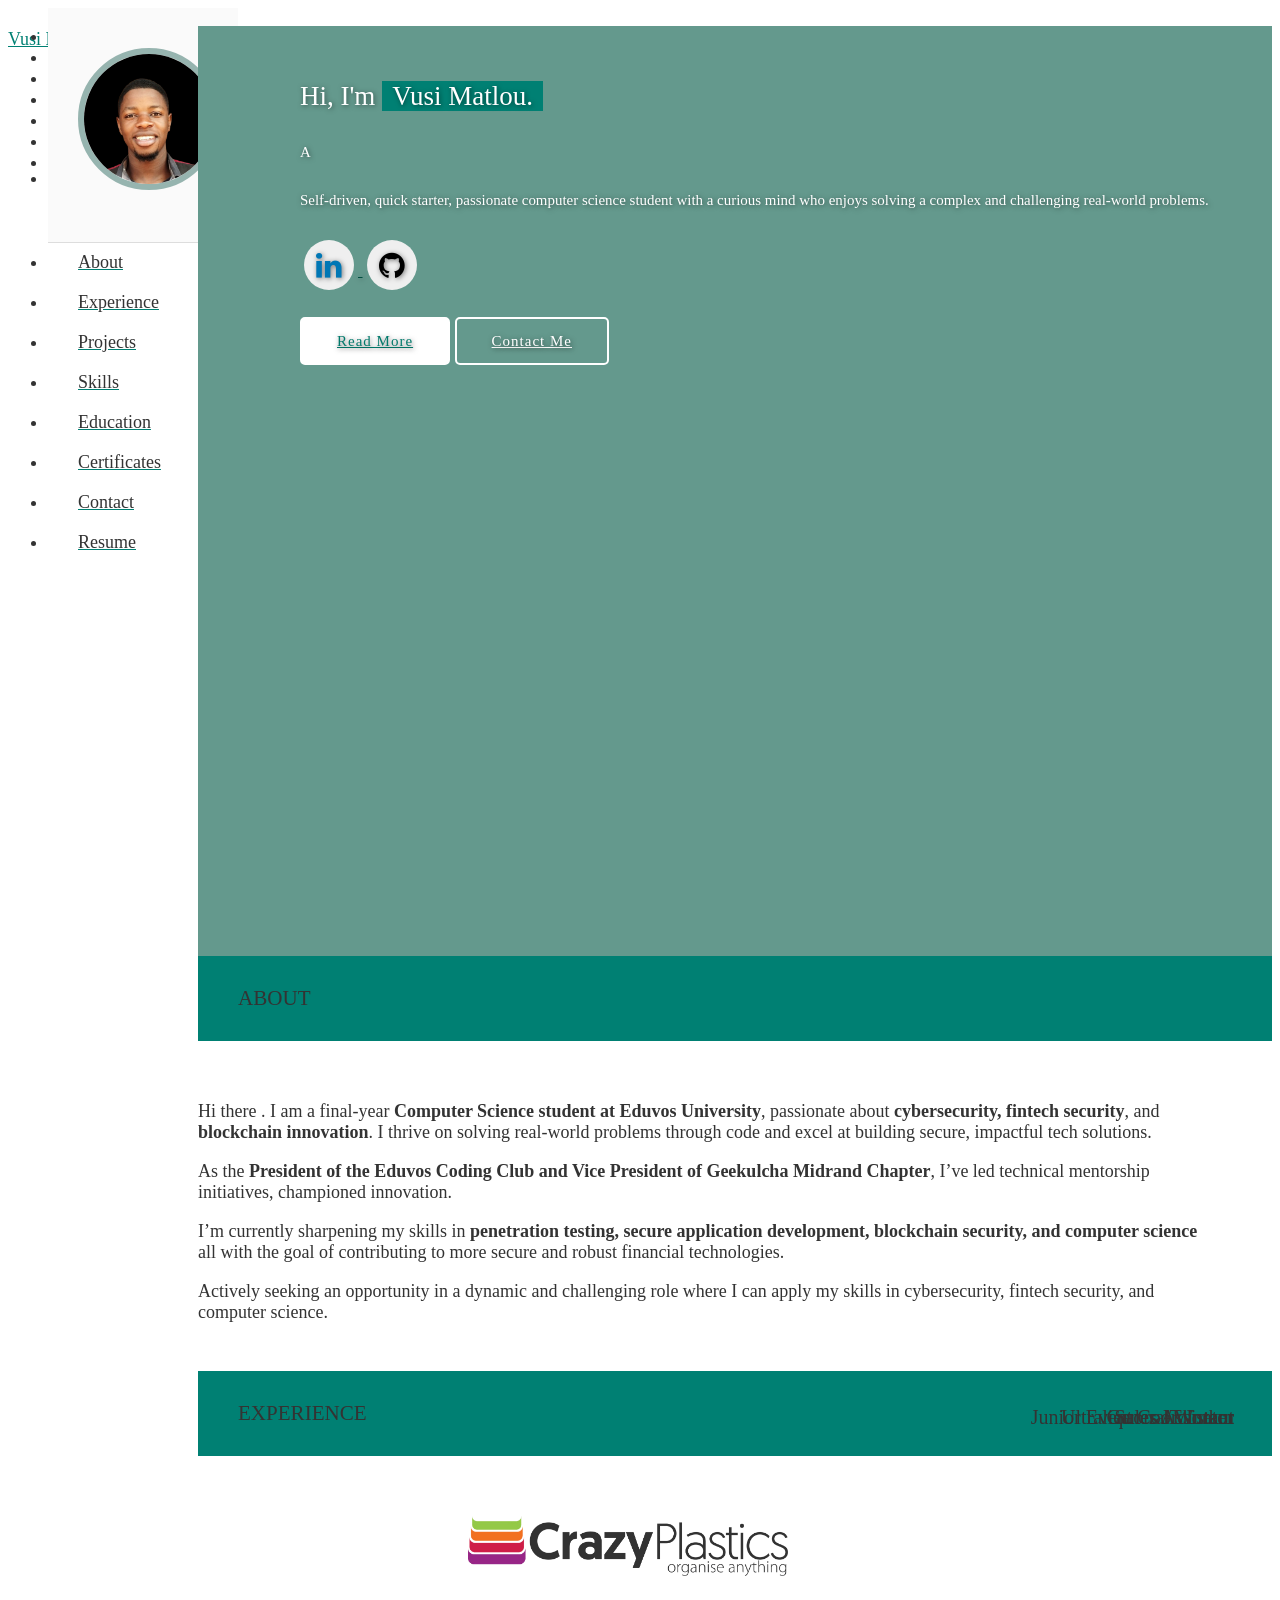
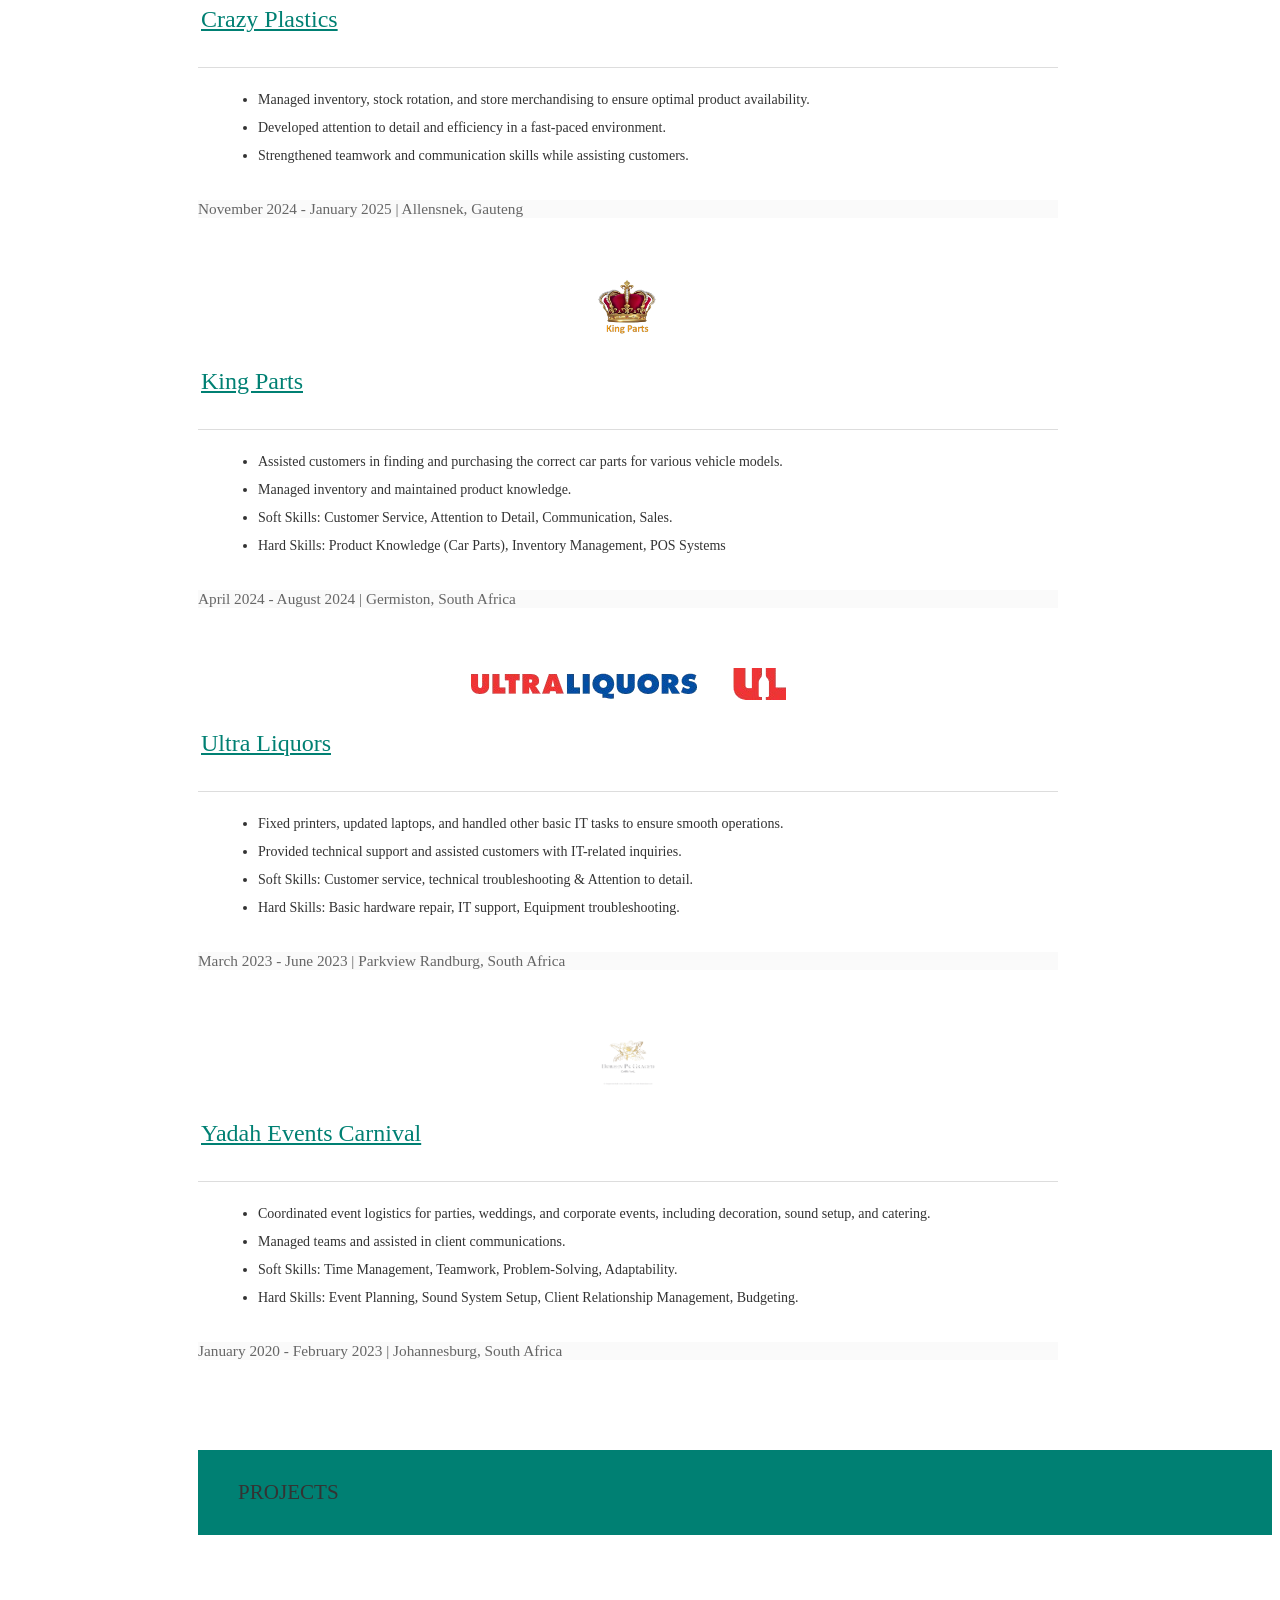
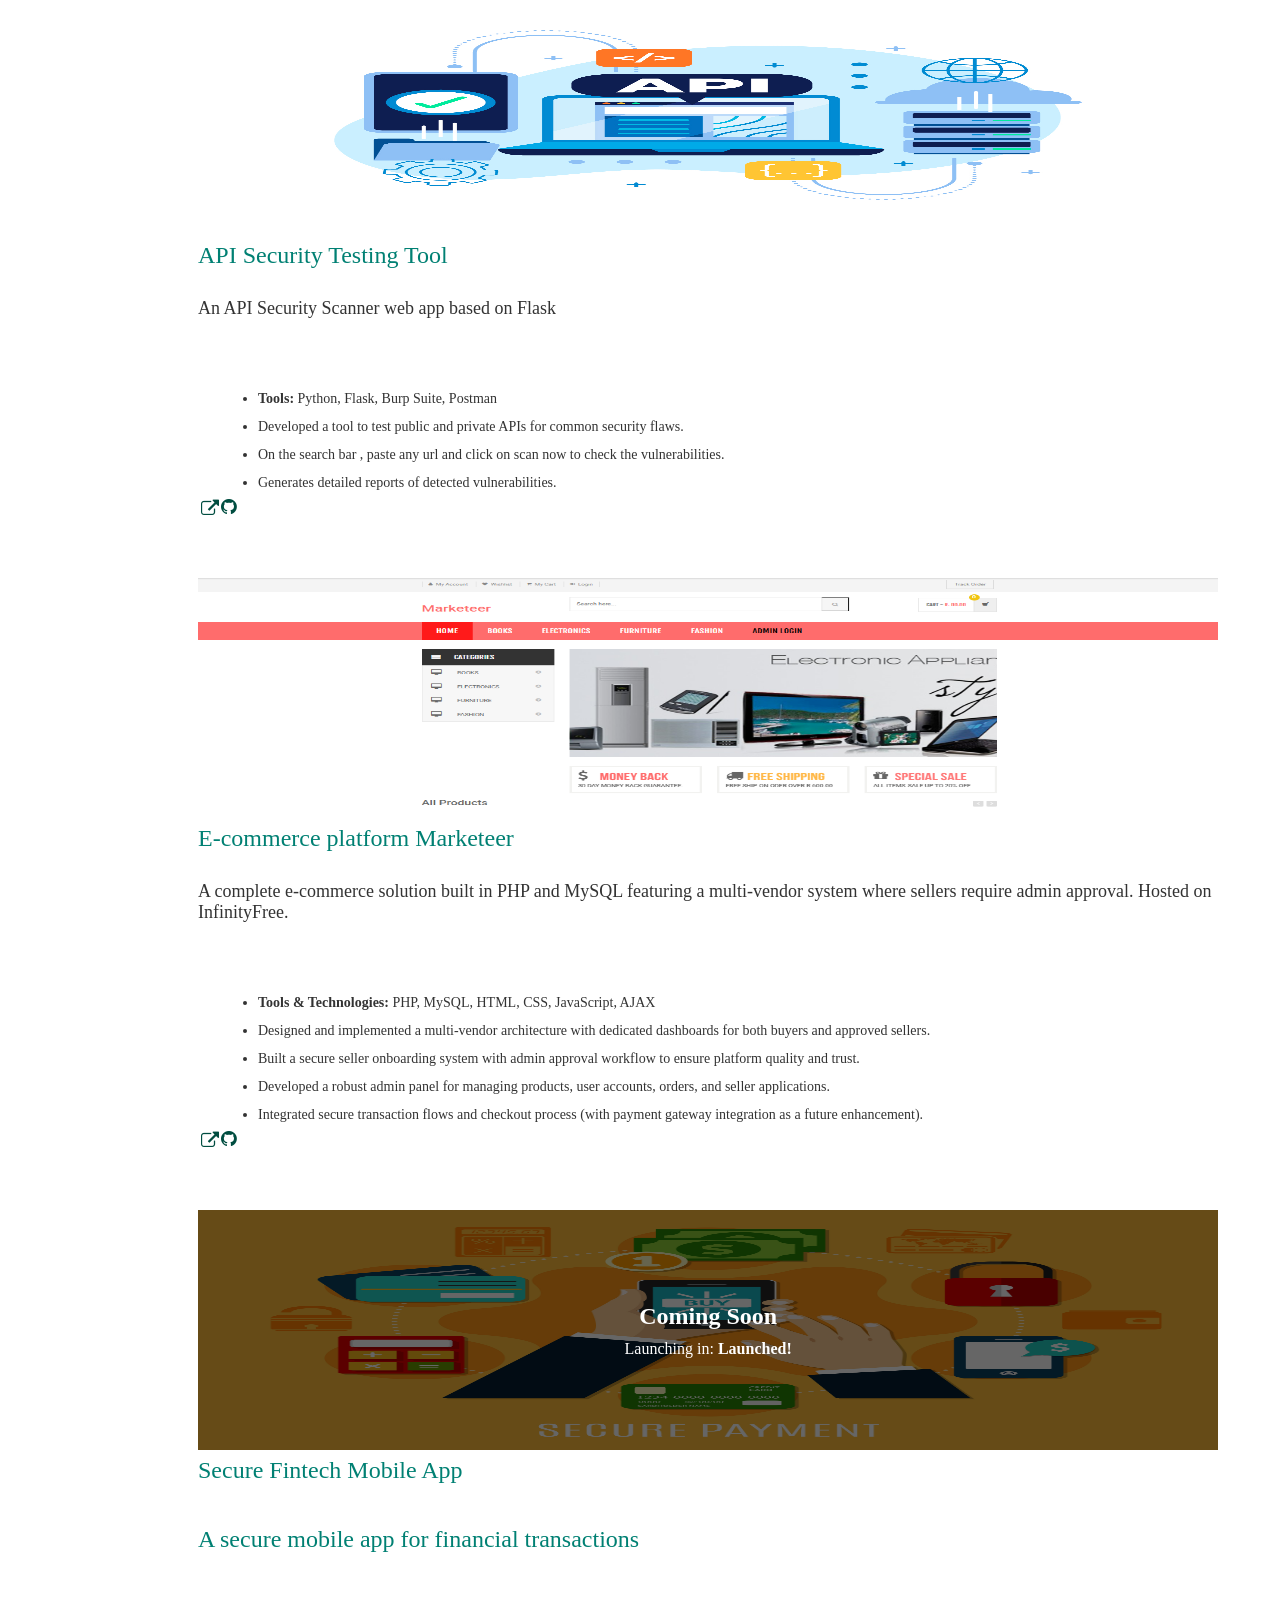
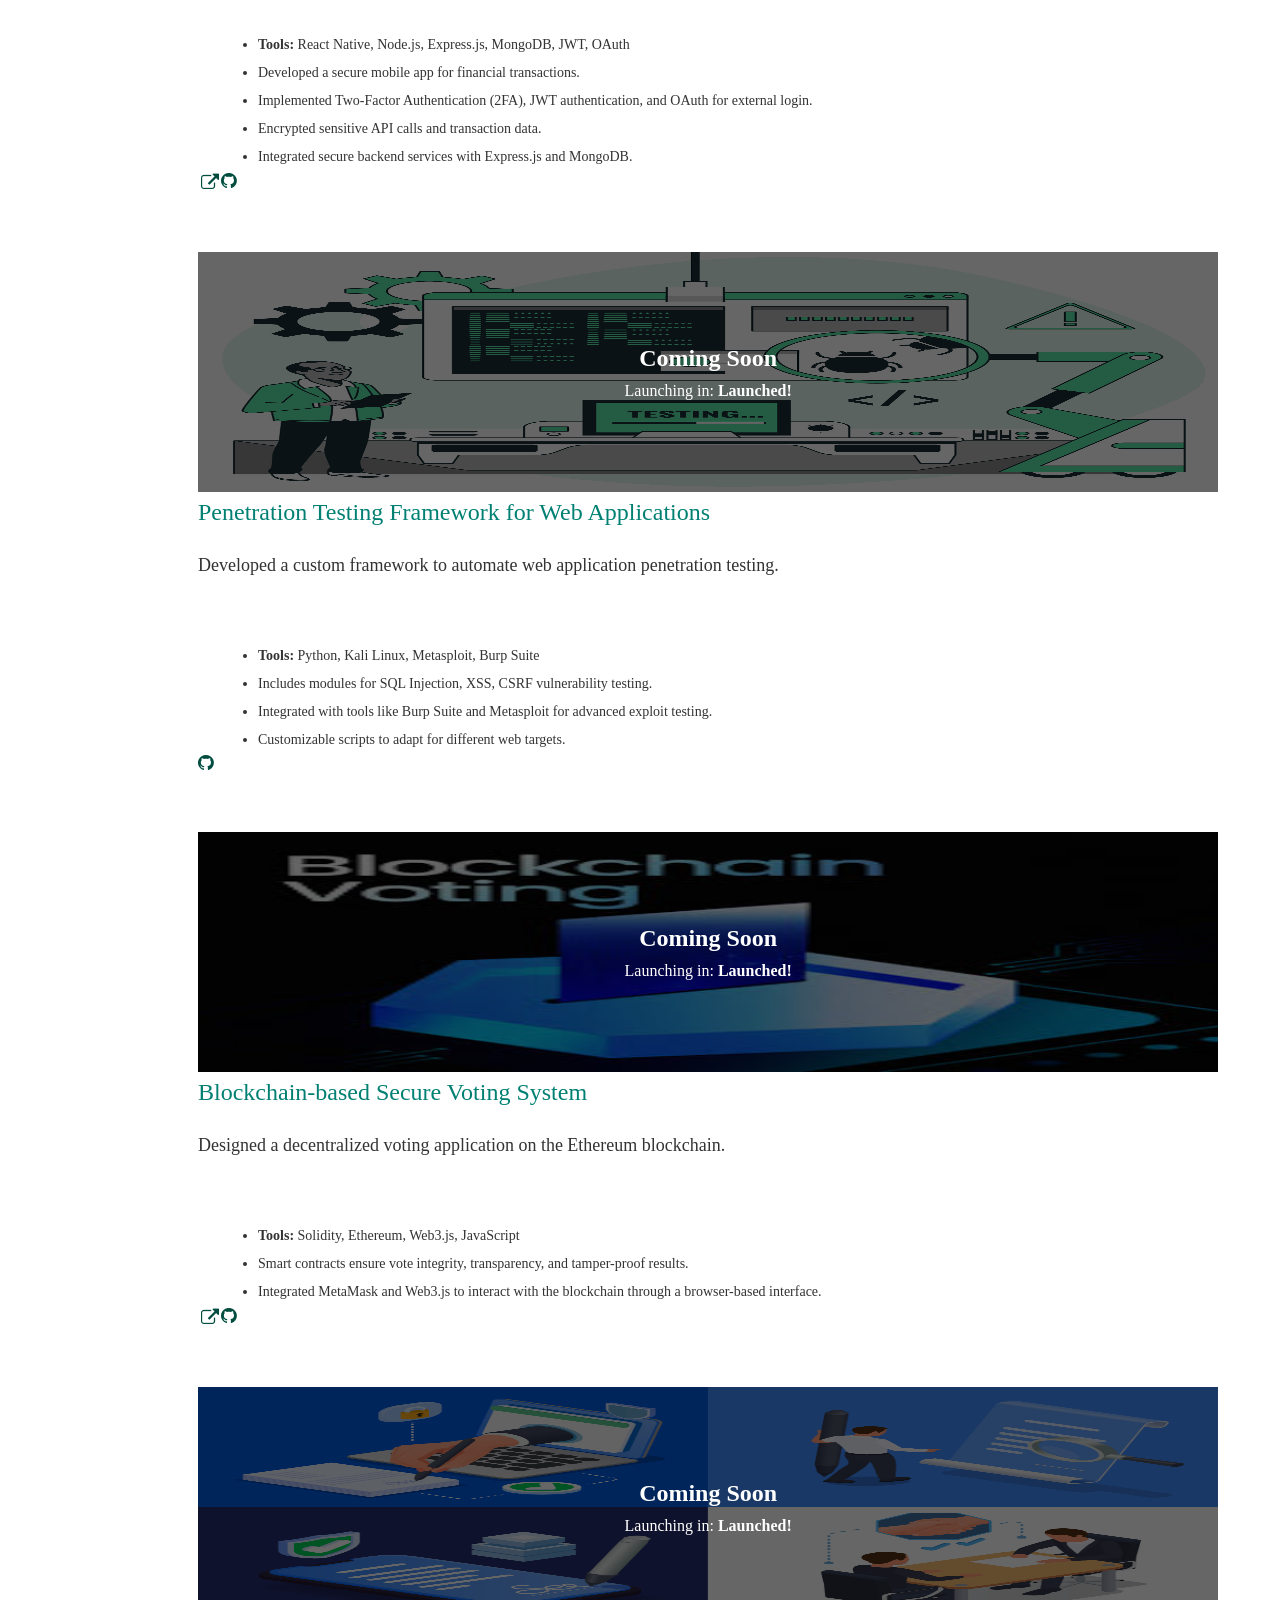
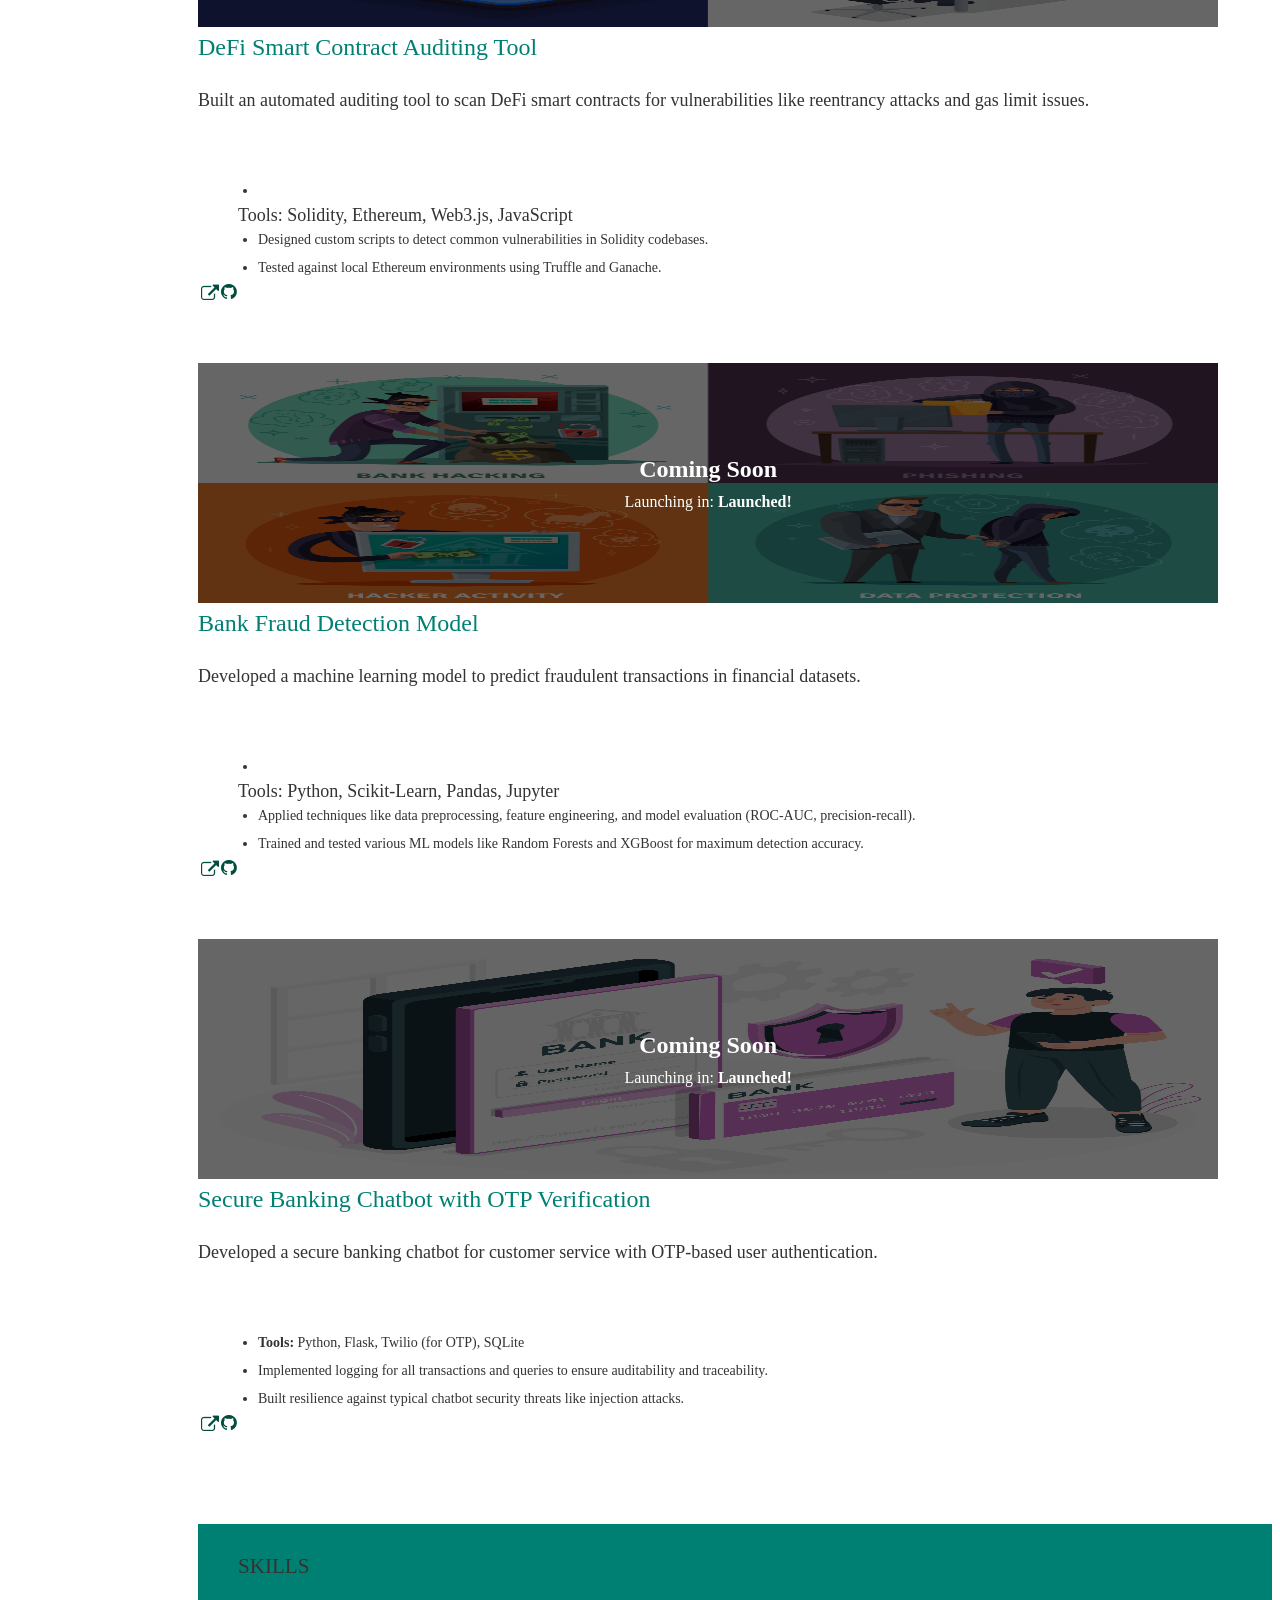
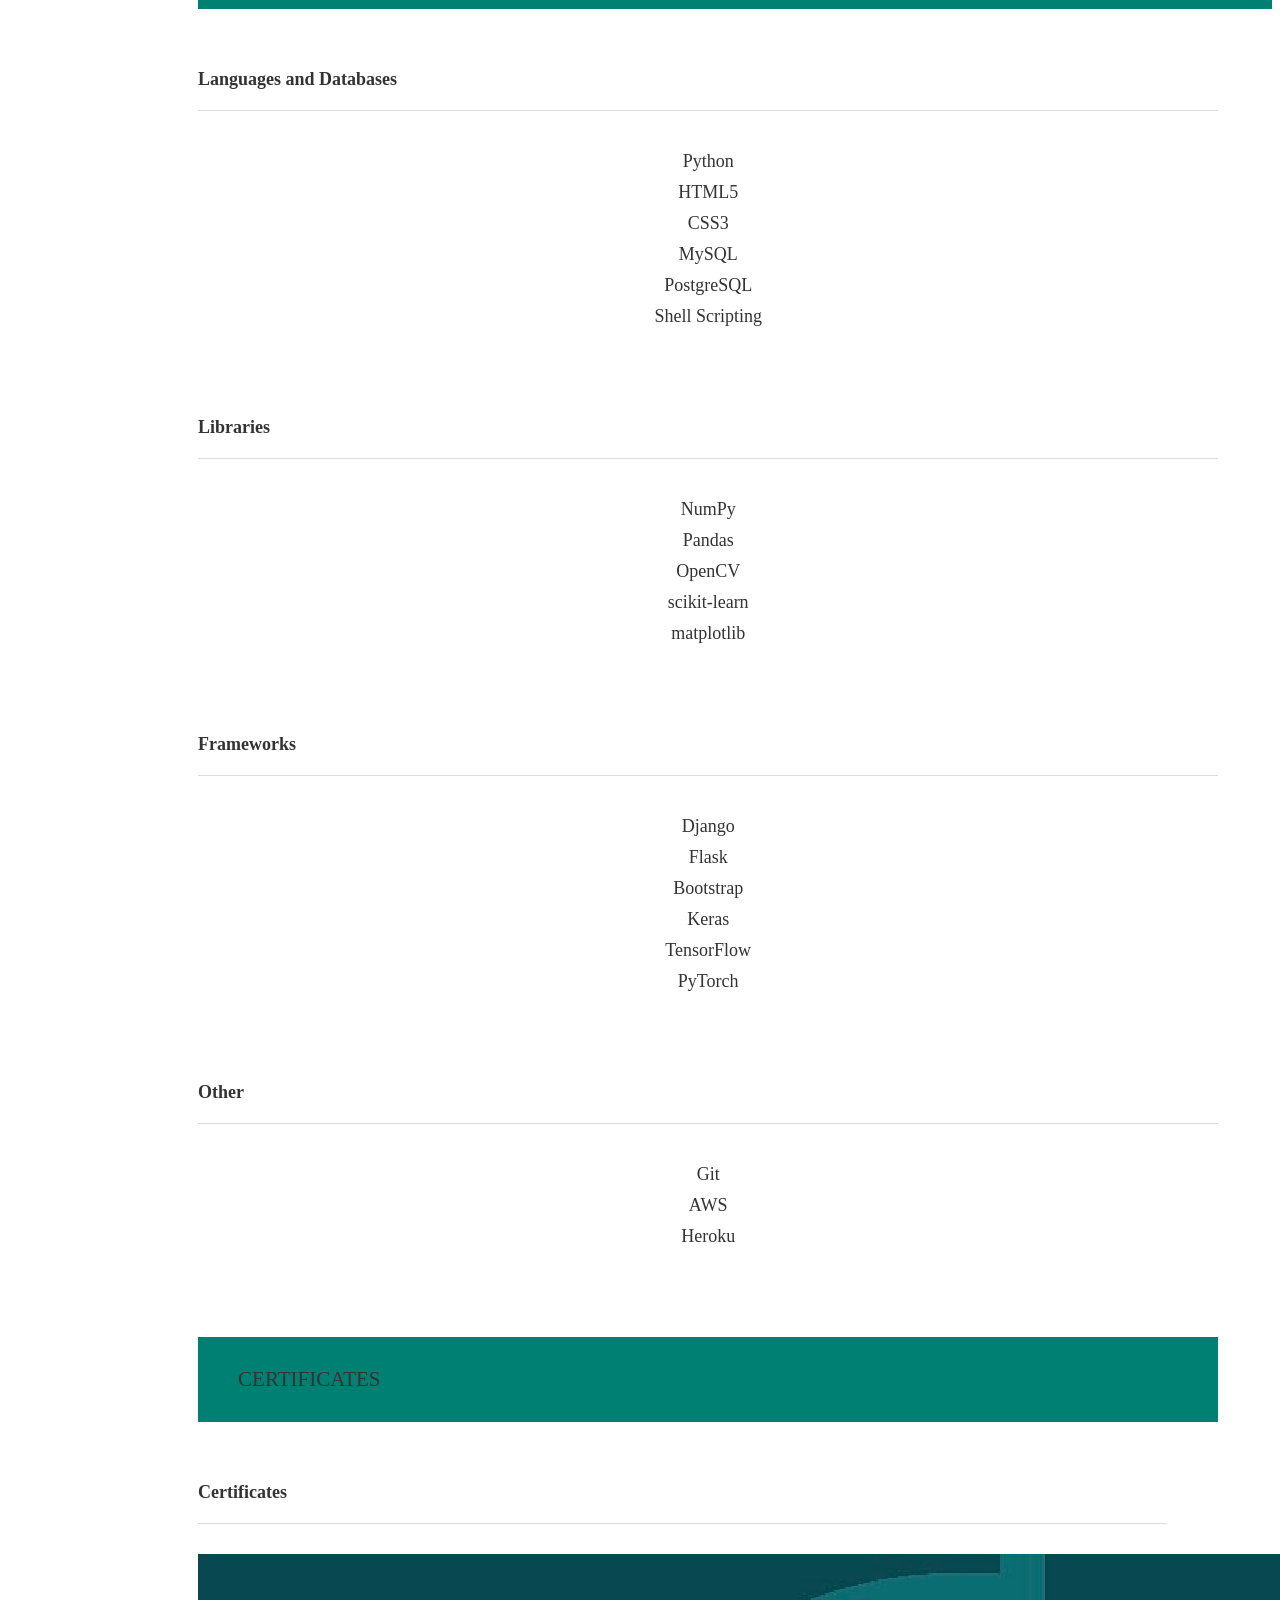
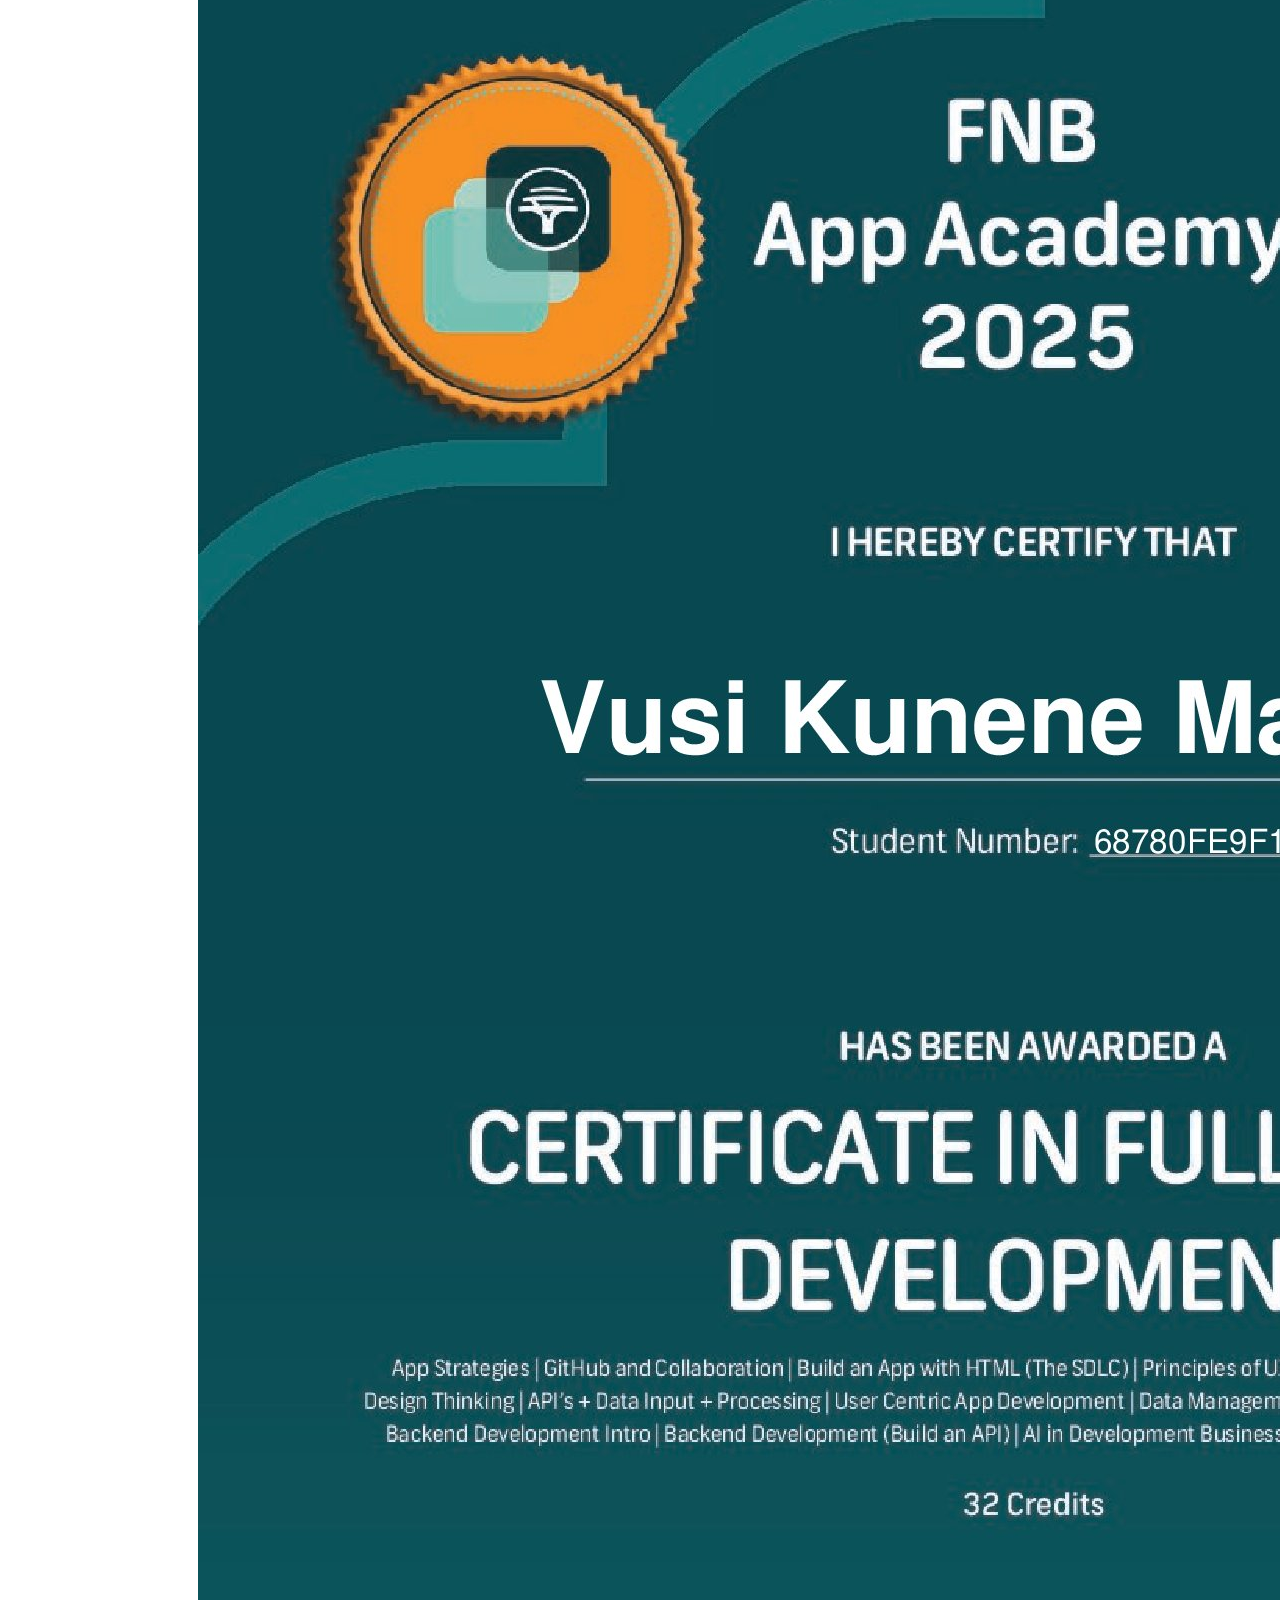
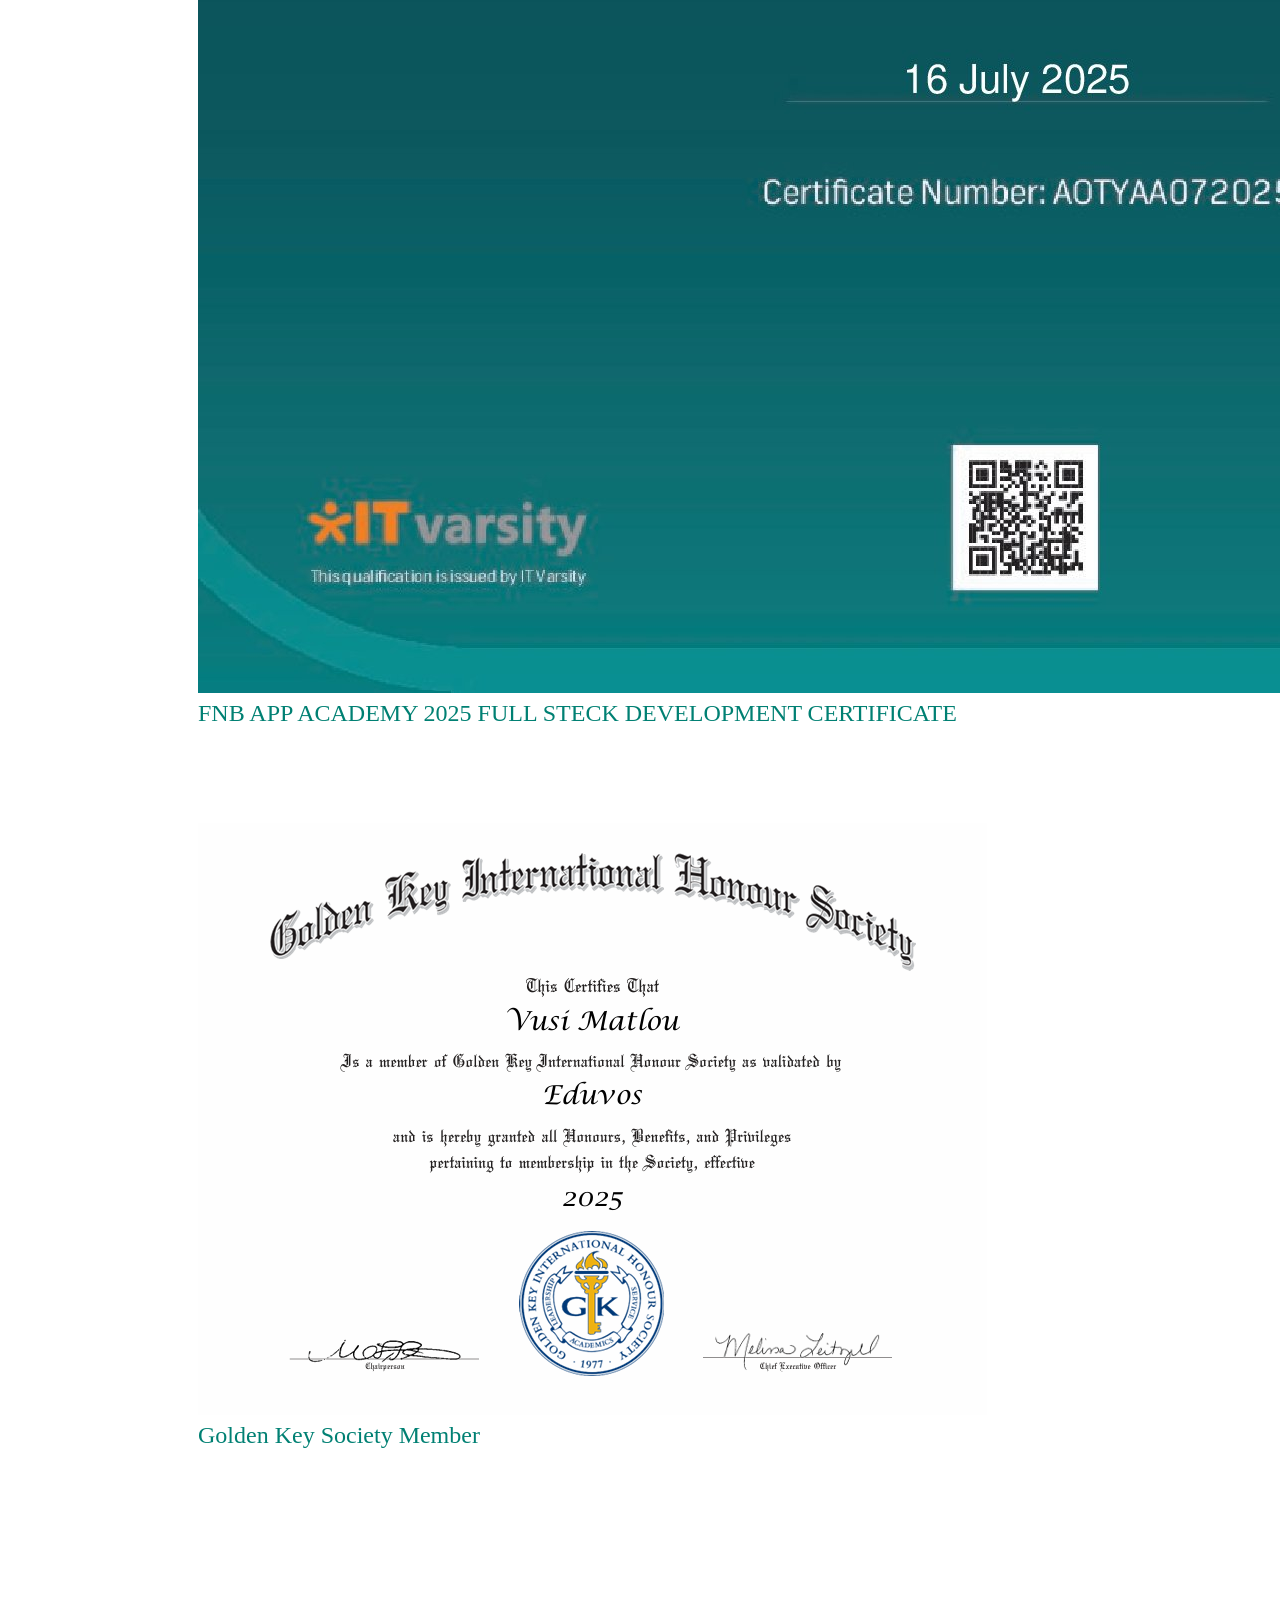
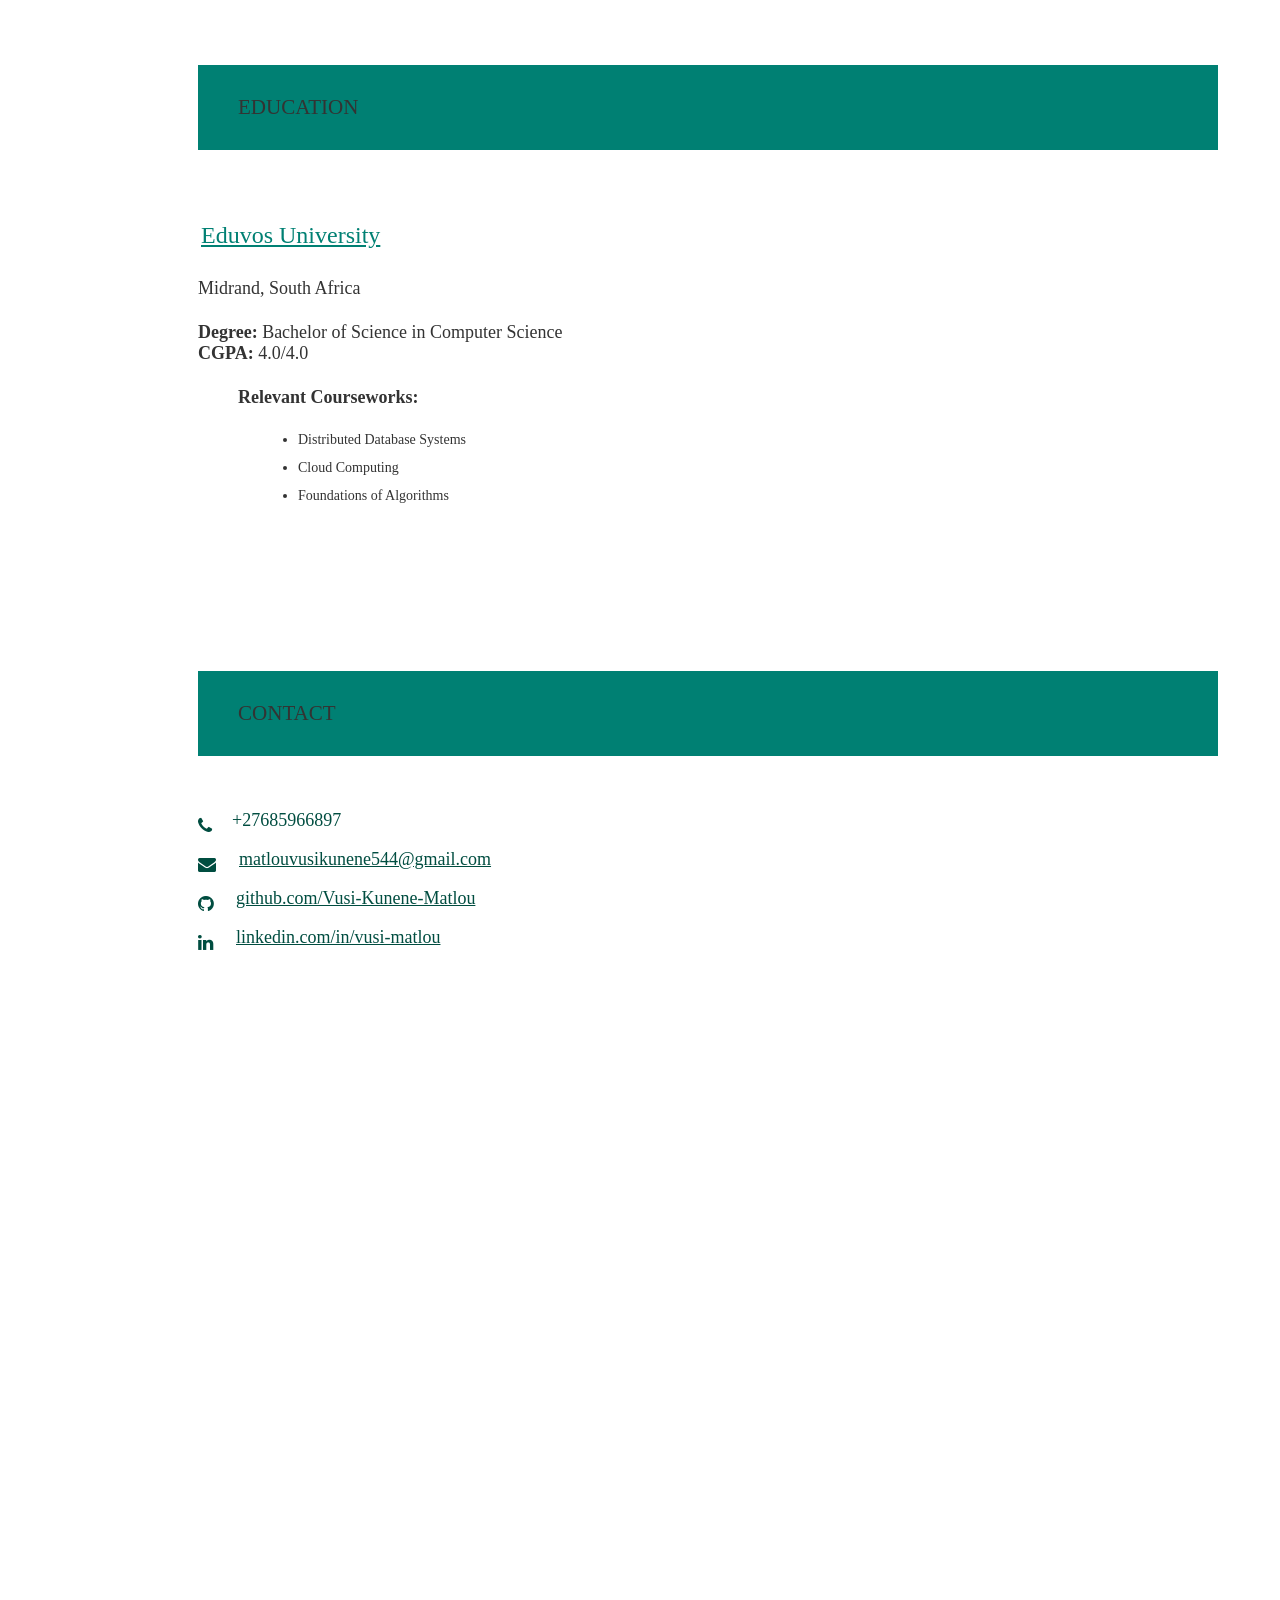
==== commit d0a7f4f8: "Merge 4138edf0638bb5f27af62fd6936e90df65a633f4 into 564a43c0afac8bb54e09065a636b182d83b9acbd" ====
--- a/index.html
+++ b/index.html
@@ -1,88 +1,111 @@
-<!DOCTYPE html>
-<html lang="pt-BR">
+<!-- <!DOCTYPE html> -->
+<html lang="en">
 
 <head>
   <meta charset="utf-8" />
-  <meta name="viewport" content="width=device-width, initial-scale=1" />
+  <meta name="viewport" content="width=device-width initial-scale=1" />
   <meta http-equiv="X-UA-Compatible" content="IE=edge" />
- 
-
+
+  <!-- Google Tag Manager -->
+  <script>(function(w,d,s,l,i){w[l]=w[l]||[];w[l].push({'gtm.start':
+  new Date().getTime(),event:'gtm.js'});var f=d.getElementsByTagName(s)[0],
+  j=d.createElement(s),dl=l!='dataLayer'?'&l='+l:'';j.async=true;j.src=
+  'https://www.googletagmanager.com/gtm.js?id='+i+dl;f.parentNode.insertBefore(j,f);
+  })(window,document,'script','dataLayer','GTM-PGZH8HT');</script>
+  <!-- End Google Tag Manager -->
 
   <!-- Materialize - Compiled and minified CSS-->
-  <link rel="stylesheet" href="https://cdnjs.cloudflare.com/ajax/libs/materialize/1.0.0/css/materialize.min.css" />
+  <link rel="stylesheet" href="//cdnjs.cloudflare.com/ajax/libs/materialize/0.95.3/css/materialize.min.css" />
   <!-- Font Awesome Icon - CSS-->
-  <link rel="stylesheet" href="https://cdnjs.cloudflare.com/ajax/libs/font-awesome/4.7.0/css/font-awesome.min.css" />
-  <!-- Material Design Icons -->
-  <link rel="stylesheet" href="https://fonts.googleapis.com/icon?family=Material+Icons" />
+  <link rel="stylesheet" href="//maxcdn.bootstrapcdn.com/font-awesome/4.3.0/css/font-awesome.min.css" />
   <!-- Custom Styles-->
-  <link rel="stylesheet" href="assets/css/style.css" />
-  <title>Cleber Mantuano | Marketing Digital & Desenvolvimento Web</title>
+  <link rel="stylesheet" href="/assets/css/style.css" />
+  <title>Vusi Matlou | Computer Science</title>
+
+  <!-- Global site tag (gtag.js) - Google Analytics -->
+  <script async src="https://www.googletagmanager.com/gtag/js?id=UA-126939217-2"></script>
+  <script>
+    window.dataLayer = window.dataLayer || [];
+    function gtag() { dataLayer.push(arguments); }
+    gtag('js', new Date());
+
+    gtag('config', 'UA-126939217-2');
+  </script>
 
   <!-- Open Graph-->
-  <meta property="og:locale" content="pt_BR" />
+  <meta property="og:locale" content="en_US" />
   <meta property="og:type" content="website" />
-  <meta property="og:title" content="Cleber Mantuano | Marketing Digital & Desenvolvimento Web" />
-  <meta property="og:description" content="Especialista em Marketing Digital, Criação de Sites e Automações" />
-  <meta property="og:url" content="https://www.conexaobuzios.com" />
-  <meta property="og:site_name" content="Cleber Mantuano | Marketing Digital" />
-  <meta property="article:publisher" content="https://www.conexaobuzios.com" />
+  <meta property="og:title" content="Varad Bhogayata | Software Developer" />
+  <meta property="og:description" content="Software Developer" />
+  <meta property="og:url" content="https://varadbhogayata.github.io/" />
+  <meta property="og:site_name" content="Varad Bhogayata | Software Developer" />
+  <meta property="article:publisher" content="https://varadbhogayata.github.io/" />
+  <meta property="og:image" content="https://varadbhogayata.github.io/examples/preview.JPG" />
   <!-- Twitter -->
   <meta name="twitter:card" content="summary" />
-  <meta name="twitter:title" content="Marketing Digital | Desenvolvimento Web | Automações" />
-  <meta name="twitter:description" content="Especialista em Marketing Digital, Criação de Sites e Automações" />
-  <meta name="author" content="Cleber Mantuano" />
-  <meta name="description" content="Profissional com mais de 15 anos de experiência em marketing digital, criação de sites, automações e soluções para pequenos negócios." />
-  <link rel="apple-touch-icon" sizes="57x57" href="assets/img/favicon/apple-icon-57x57.png" />
-  <link rel="apple-touch-icon" sizes="60x60" href="assets/img/favicon/apple-icon-60x60.png" />
-  <link rel="apple-touch-icon" sizes="72x72" href="assets/img/favicon/apple-icon-72x72.png" />
-  <link rel="apple-touch-icon" sizes="76x76" href="assets/img/favicon/apple-icon-76x76.png" />
-  <link rel="apple-touch-icon" sizes="114x114" href="assets/img/favicon/apple-icon-114x114.png" />
-  <link rel="apple-touch-icon" sizes="120x120" href="assets/img/favicon/apple-icon-120x120.png" />
-  <link rel="apple-touch-icon" sizes="144x144" href="assets/img/favicon/apple-icon-144x144.png" />
-  <link rel="apple-touch-icon" sizes="152x152" href="assets/img/favicon/apple-icon-152x152.png" />
-  <link rel="apple-touch-icon" sizes="180x180" href="assets/img/favicon/apple-icon-180x180.png" />
-  <link rel="icon" type="image/png" sizes="192x192" href="assets/img/favicon/android-icon-192x192.png" />
-  <link rel="icon" type="image/png" sizes="32x32" href="assets/img/favicon/favicon-32x32.png" />
-  <link rel="icon" type="image/png" sizes="96x96" href="assets/img/favicon/favicon-96x96.png" />
-  <link rel="icon" type="image/png" sizes="16x16" href="assets/img/favicon/favicon-16x16.png" />
-  <link rel="manifest" href="assets/img/favicon/manifest.json" />
+  <meta name="twitter:site" content="@varad_bhogayata" />
+  <meta name="twitter:title" content="Coder | Technofreak | Explorer | Minimalist | Humane" />
+  <meta name="twitter:description" content="Software Developer" />
+  <meta name="twitter:url" content="https://twitter.com/varad_bhogayata" />
+  <meta name="author" content="Varad Bhogayata" />
+  <meta name="description" content="Software Developer with a passion for backend development and artificial intelligence." />
+  <link rel="apple-touch-icon" sizes="57x57" href="/assets/img/favicon/apple-icon-57x57.png" />
+  <link rel="apple-touch-icon" sizes="60x60" href="/assets/img/favicon/apple-icon-60x60.png" />
+  <link rel="apple-touch-icon" sizes="72x72" href="/assets/img/favicon/apple-icon-72x72.png" />
+  <link rel="apple-touch-icon" sizes="76x76" href="/assets/img/favicon/apple-icon-76x76.png" />
+  <link rel="apple-touch-icon" sizes="114x114" href="/assets/img/favicon/apple-icon-114x114.png" />
+  <link rel="apple-touch-icon" sizes="120x120" href="/assets/img/favicon/apple-icon-120x120.png" />
+  <link rel="apple-touch-icon" sizes="144x144" href="/assets/img/favicon/apple-icon-144x144.png" />
+  <link rel="apple-touch-icon" sizes="152x152" href="/assets/img/favicon/apple-icon-152x152.png" />
+  <link rel="apple-touch-icon" sizes="180x180" href="/assets/img/favicon/apple-icon-180x180.png" />
+  <link rel="icon" type="image/png" sizes="192x192" href="/assets/img/favicon/android-icon-192x192.png" />
+  <link rel="icon" type="image/png" sizes="32x32" href="/assets/img/favicon/favicon-32x32.png" />
+  <link rel="icon" type="image/png" sizes="96x96" href="/assets/img/favicon/favicon-96x96.png" />
+  <link rel="icon" type="image/png" sizes="16x16" href="/assets/img/favicon/favicon-16x16.png" />
+  <link rel="manifest" href="/assets/img/favicon/manifest.json" />
   <meta name="msapplication-TileColor" content="#ffffff" />
-  <meta name="msapplication-TileImage" content="assets/img/favicon/ms-icon-144x144.png" />
+  <meta name="msapplication-TileImage" content="/assets/img/favicon/ms-icon-144x144.png" />
   <meta name="theme-color" content="#ffffff" />
   <meta name="robots" content="index, follow" />
-
+  <!-- Google Site Verification for indexing -->
+  <meta name="google-site-verification" content="_qxK8tePiU2fhnwlwnJ7pkDFnj1k2EiKq_cYGy1Cb84" />
 </head>
 
 <body>
-
+  <!-- Google Tag Manager (noscript) -->
+  <noscript><iframe src="https://www.googletagmanager.com/ns.html?id=GTM-PGZH8HT"
+  height="0" width="0" style="display:none;visibility:hidden"></iframe>
+  </noscript>
   
   <!-- Navigation Menu-->
   <!-- Nav class 1 -->
   <nav class="hide-on-small-only">
-    <ul class="sidenav sidenav-fixed section table-of-contents">
+    <ul class="side-nav fixed section table-of-contents">
 
       <li class="logo">
         <a id="logo-container" aria-label="Navigate to the beginning of the page" href="#intro"
           class="brand-logo grey-blue-text">
-          <img src="assets/img/passport-new.jpg" class="circle img-responsive profile-pic" alt="avatar">
+          <div class="profile-pic">
+            <img src="/assets/img/Vusi-passport-new.jpg" alt="avatar" class="img-responsive">
+          </div>
         </a>
       </li>
 
       <li class="bold">
         <a aria-label="Navigate to the About section" href="#about" class="waves-effect waves-dark teal-text"><i
-            class="mdi-social-person small"></i><span>Sobre</span></a>
+            class="mdi-social-person small"></i><span>About</span></a>
       </li>
       <li class="bold">
         <a aria-label="Navigate to the Experience section" href="#experience"
           class="waves-effect waves-dark teal-text"><i
-            class="mdi-action-trending-up small"></i><span>Experiência</span></a>
+            class="mdi-action-trending-up small"></i><span>Experience</span></a>
       </li>
 
       <li class="bold">
         <!-- mdi-av-web small
              mdi-av-my-library-books small-->
         <a aria-label="Navigate to the Projects section" href="#projects" class="waves-effect waves-dark teal-text"><i
-            class="mdi-av-my-library-books small"></i><span>Projetos</span></a>
+            class="mdi-av-my-library-books small"></i><span>Projects</span></a>
       </li>
 
       <li class="bold">
@@ -93,7 +116,7 @@
         mdi-av-equalizer
         -->
         <a aria-label="Navigate to the Skills section" href="#skills" class="waves-effect waves-dark teal-text"><i
-            class="mdi-action-assessment small"></i><span>Habilidades</span></a>
+            class="mdi-action-assessment small"></i><span>Skills</span></a>
       </li>
       
       <li class="bold">
@@ -101,7 +124,15 @@
         ICONS:
         -->
         <a aria-label="Navigate to the Education section" href="#education" class="waves-effect waves-dark teal-text"><i
-            class="mdi-social-school small"></i><span>Formação</span></a>
+            class="mdi-social-school small"></i><span>Education</span></a>
+      </li>
+
+      <li class="bold">
+        <!--
+        ICONS:
+        -->
+        <a aria-label="Navigate to the certificates section" href="#certificates" class="waves-effect waves-dark teal-text"><i
+            class="mdi-social-school small"></i><span>Certificates</span></a>
       </li>
 
       <li class="bold">
@@ -111,7 +142,7 @@
         3. mdi-communication-email
         -->
         <a aria-label="Navigate to the Contact section" href="#contact" class="waves-effect waves-dark teal-text"><i
-            class="mdi-content-mail small"></i><span>Contato</span></a>
+            class="mdi-content-mail small"></i><span>Contact</span></a>
       </li>
 
       <li class="bold">
@@ -124,56 +155,56 @@
         5. mdi-file-folder-shared
         -->
         <!-- <a aria-label="Open Varad's resume in a new tab" href="#resume" target="_blank"
-          onclick="window.open('https://drive.google.com/file/d/1vYi-bMyIsZPve0x_clxY8xsDtiHiOMd3/view?usp=sharing')"
-          class="waves-effect waves-dark teal-text"><i class="mdi-file-folder-open small"></i><span>Site</span></a> -->
-        <a aria-label="Visitar site do Cleber" href="https://www.conexaobuzios.com" target="_blank"
-        class="waves-effect waves-dark teal-text"><i class="mdi-file-folder-open small"></i><span>Site</span></a>  
+          onclick="window.open('https://drive.google.com/file/d/15_Vpjh2D_ze2QGwY-G_iWF4nMVDKUbpw/view?usp=sharing')"
+          class="waves-effect waves-dark teal-text"><i class="mdi-file-folder-open small"></i><span>Resume</span></a> -->
+        <a aria-label="Open Vusi's resume in a new tab" href="https://Vusi-Kunene-Matlou.github.io/assets/resume/VUSI_KUNENE_MATLOU_CV.pdf" target="_blank"
+        class="waves-effect waves-dark teal-text"><i class="mdi-file-folder-open small"></i><span>Resume</span></a>  
       </li>
     </ul>
   </nav>
 
   <!-- Nav class 2 -->
   <nav class="hide-on-large only trigger z-depth-1">
-    <a aria-label="Toggle visibility of the mobile navbar" href="#" data-target="slide-out"
-      class="sidenav-trigger"><i class="mdi-navigation-menu"></i></a>
+    <a aria-label="Toggle visibility of the mobile navbar" href="#" data-activates="slide-out"
+      class="button-collapse"><i class="mdi-navigation-menu"></i></a>
     <div class="name-title">
-      <a id="name" aria-label="Navigate to the beginning of the page" href="#" class="teal-text">Cleber
-        Mantuano</a><span class="black-text">Marketing Digital & Web</span>
+      <a id="name" aria-label="Navigate to the beginning of the page" href="#" class="teal-text">Vusi Matlou</a><span class="black-text">Computer Science</span>
     </div>
   </nav>
 
   <!-- Nav class 3 -->
   <nav class="hide-on-large only">
-    <ul id="slide-out" class="sidenav">
+    <ul id="slide-out" class="side-nav">
       <li class="bold">
         <a aria-label="Navigate to the About section" href="#about" class="waves-effect waves-dark teal-text"><i
-            class="mdi-social-person small"></i><span>Sobre</span></a>
+            class="mdi-social-person small"></i><span>About</span></a>
       </li>
       <li class="bold">
         <a aria-label="Navigate to the Experience section" href="#experience"
           class="waves-effect waves-dark teal-text"><i
-            class="mdi-action-trending-up small"></i><span>Experiência</span></a>
+            class="mdi-action-trending-up small"></i><span>Experience</span></a>
       </li>
       <li class="bold">
         <a aria-label="Navigate to the Projects section" href="#projects" class="waves-effect waves-dark teal-text"><i
-            class="mdi-av-my-library-books small"></i><span>Projetos</span></a>
+            class="mdi-av-my-library-books small"></i><span>Projects</span></a>
       </li>
       <li class="bold">
         <a aria-label="Navigate to the Skills section" href="#skills" class="waves-effect waves-dark teal-text"><i
-            class="mdi-action-assessment small"></i><span>Habilidades</span></a>
+            class="mdi-action-assessment small"></i><span>Skills</span></a>
       </li>
 
       <li class="bold">
         <a aria-label="Navigate to the Education section" href="#education" class="waves-effect waves-dark teal-text"><i
-            class="mdi-social-school small"></i><span>Formação</span></a>
+            class="mdi-social-school small"></i><span>Education</span></a>
       </li>
       <li class="bold">
         <a aria-label="Navigate to the Contact section" href="#contact" class="waves-effect waves-dark teal-text"><i
-            class="mdi-content-mail small"></i><span>Contato</span></a>
-      </li>
-      <li class="bold">
-        <a aria-label="Visitar site do Cleber" href="https://www.conexaobuzios.com" target="_blank"
-          class="waves-effect waves-dark teal-text"><i class="mdi-file-folder-open small"></i><span>Site</span></a>
+            class="mdi-content-mail small"></i><span>Contact</span></a>
+      </li>
+      <li class="bold">
+        <a aria-label="Open Vusi's Resume in a new tab"
+          href="https://drive.google.com/file/d/1k9OGWCPBJqfMRK4t-CGzjSHxJgdlnqa9/view?usp=sharing" target="_blank"
+          class="waves-effect waves-dark teal-text"><i class="mdi-file-folder-open small"></i><span>Resume</span></a>
       </li>
     </ul>
   </nav>
@@ -187,25 +218,20 @@
         <div class="col-md-9">
           <div class="content section-padding valign" style="margin-left: 10%; margin-top: 50px;">
             <div class="caption">
-              <h2>Olá, eu sou <span class="teal">Cleber Mantuano.</span></h2>
-              <h5 style="color:#fff">Um <span class="typing" style="font-weight: 300; color:#004d40"></span></h5>
+              <h2>Hi, I'm <span class="teal">Vusi Matlou.</span></h2>
+              <h5 style="color:#fff">A <span class="typing" style="font-weight: 300; color:#004d40"></span></h5>
               <!-- <h5 style="color:#00796b">A <span class="typing" style="font-weight: 300; color:#fff"></span></h5> -->
-              <h5>Profissional dedicado, proativo e apaixonado por tecnologia que gosta de resolver problemas reais e criar soluções digitais inovadoras.</h5>
+              <h5>Self-driven, quick starter, passionate computer science student with a curious mind who enjoys solving a complex and challenging real-world problems.</h5>
             </div>
             <div class="social">
-              <a href="https://www.instagram.com/conexao.buzios" target="_blank">
-                <button class="icon-btn instagram" style="background-color: #E4405F;">
-                  <i class="fa fa-instagram"></i>
+              <a href="https://www.linkedin.com/in/vusi-matlou" target="_blank">
+                <button class="icon-btn linkedin">
+                  <i class="fa fa-linkedin"></i>
                 </button>
               </a>
-              <a href="https://www.facebook.com/cleber.luiiz.mantuano" target="_blank">
-                <button class="icon-btn facebook">
-                  <i class="fa fa-facebook"></i>
-                </button>
-              </a>
-              <a href="https://wa.me/5521994945474" target="_blank">
-                <button class="icon-btn whatsapp" style="background-color: #25D366;">
-                  <i class="fa fa-whatsapp"></i>
+              <a href="https://github.com/Vusi-Kunene-Matlou" target="_blank">
+                <button class="icon-btn github">
+                  <i class="fa fa-github"></i>
                 </button>
               </a>
 
@@ -215,7 +241,7 @@
                 </button>
               </a> -->
 
-              <!-- <a href="http://linkedin.com/in/varadbhogayata" target="_blank">
+              <!-- <a href="https://www.linkedin.com/in/vusi-matlou" target="_blank">
                   <span class="fa-stack fa-lg">
                     <i class="fa fa-circle fa-stack-2x"></i>
                     <i class="fa fa-linkedin fa-stack-1x fa-inverse"></i>
@@ -224,8 +250,8 @@
               </a> -->
             </div>
             <div class='buttons'>
-              <a href="#about" class="readme">Saiba Mais</a>
-              <a href="#contact" class="contactme">Entre em Contato</a>
+              <a href="#about" class="readme">Read More</a>
+              <a href="#contact" class="contactme">Contact Me</a>
             </div>
           </div>
         </div>
@@ -234,27 +260,33 @@
 
     <!-- Second Section: About -->
     <section id="about" class="section scrollspy">
-      <h3 class="page-title white-text teal">Sobre Mim</h3>
+      <h3 class="page-title white-text teal">About</h3>
       <div class="container flow-text">
+        <!-- <blockquote>
+          <h2>
+            A Computer Science student with a passion for CyberSecurity || Fintech and Blockchain.
+
+          </h2>
+        </blockquote> -->        
         <p>
-          Profissional com mais de 15 anos de experiência em atendimento, vendas, estoque, suporte técnico e marketing digital. Com responsabilidade, foco e boa comunicação, atuo bem em ambientes dinâmicos e em equipe.
-
-          Sou criador do site <strong>www.conexaobuzios.com</strong>, onde apresento serviços de marketing digital, criação de sites, automações e soluções para pequenos negócios. Possuo domínio de ferramentas online, internet e inteligência artificial, com visão prática e adaptável.
-
-          Sou apaixonado por desenvolver soluções digitais que resolvem problemas reais para pequenos e médios negócios, ajudando-os a crescer no ambiente digital.
+          Hi there . I am a final-year <strong>Computer Science student at Eduvos University</strong>, passionate about <strong>cybersecurity, fintech security</strong>, and <strong>blockchain innovation</strong>. 
+          I thrive on solving real-world problems through code and excel at building secure, impactful tech solutions. 
         </p>
+        
         <p>
-          <ul>
-            <li><b>Especialidades:</b> Marketing Digital, SEO, Criação de Sites, Automações com IA</li>
-            <li><b>Tecnologias:</b> WordPress, OpenCart, HTML/CSS, JavaScript, Google Ads, Facebook Ads</li>
-            <li><b>Ferramentas:</b> Chatbots, E-mail Marketing, Análise de Dados, Ferramentas Digitais</li>
-            <li><b>Experiência Técnica:</b> Instalação de Fibra Óptica, Suporte Técnico, Configuração de Equipamentos</li>
-            <li><b>Gestão:</b> Controle de Estoque, Atendimento ao Cliente, Gestão de Equipe</li>
-          </ul>
+          As the <strong>President of the Eduvos Coding Club and Vice President of Geekulcha Midrand Chapter</strong>, I’ve led technical mentorship initiatives, championed innovation.
+        </p>
+        
+        <p>
+          I’m currently sharpening my skills in <strong>penetration testing, secure application development, blockchain security, and computer science</strong> all with the goal of contributing to more secure and robust financial technologies.
+        </p>
+        
+        <!-- <p>
           
-        </p>
+          Detail-oriented Software Developer with professional experience in Backend Development, Machine Learning, Computer Vision. I am adept in Python, Django, Flask, SQL, Machine Learning, Computer Vision.           
+        </p> -->
         <p>
-          Localizado em Búzios, Capão - RJ, busco oportunidades que combinem minha experiência em marketing digital com desenvolvimento web, oferecendo soluções inovadoras e resultados práticos para empresas que desejam crescer no digital.
+          Actively seeking an opportunity in a dynamic and challenging role where I can apply my skills in cybersecurity, fintech security, and computer science.
         </p>
         <!-- <p>
           Another Paragraph
@@ -273,7 +305,7 @@
 
     <!-- Third Section: Experience -->
     <section id="experience" class="section scrollspy">
-      <h3 class="page-title white-text teal">Experiência Profissional</h3>
+      <h3 class="page-title white-text teal">Experience</h3>
       <div class="container">
 
         <!-- Latest Experience -->
@@ -281,140 +313,141 @@
           <div class="card-content">
             <div class="row">
               <div class="col s12 m2">
-                <div class="center-align">
-                  <i class="fa fa-briefcase fa-3x teal-text"></i>
-                </div>
-              </div>
+                <a href="https://crazyplastics.co.za/" target="_blank"><img alt="Crazy Plastics logo"
+                    src="/assets/img/CP-Logo.png" class="responsive-img center-block" /></a>
+              </div>
+              <!-- <div class="col s12 m10"> -->
               <div class="col s12 m10">
                 <p>
-                  <span class="card-title teal-text hoverline">Freelancer - Marketing Digital & Web</span>
-                </p>
-              </div>
-            </div>
-            <div class="role brown-text text-darken-2">Especialista em Marketing Digital</div>
+                  <span class="card-title"><a href="https://crazyplastics.co.za/" target="_blank"
+                      class="teal-text hoverline">Crazy Plastics</a></span>
+                </p>
+              </div>
+            </div>
+            <div class="role brown-text text-darken-2">General Worker</div>
             <ul>
-              <li>Criação de sites e lojas virtuais personalizadas para pequenos negócios</li>
-              <li>Desenvolvimento de campanhas de marketing digital com foco em resultados</li>
-              <li>Edição de imagens e criação de identidade visual básica</li>
-              <li>Implementação de automações com IA para otimização de processos</li>
-              <li>Criação e manutenção do site www.conexaobuzios.com</li>
-              <li><b>Ferramentas:</b> WordPress, OpenCart, HTML/CSS, Google Ads, Facebook Ads, Canva</li>
+              <li>
+                Managed inventory, stock rotation, and store merchandising to ensure optimal product availability.
+              </li>
+              <li>
+                Developed attention to detail and efficiency in a fast-paced environment.
+              </li>
+              <li>Strengthened teamwork and communication skills while assisting customers.</li>
+              
             </ul>
           </div>
           <div class="card-action">
-            <span>2023 - Atual | Búzios - RJ</span>
+            <span>November 2024 - January 2025 | Allensnek, Gauteng</span>
           </div>
         </div>
 
+        
         <div class="card">
           <div class="card-content">
             <div class="row">
               <div class="col s12 m2">
-                <div class="center-align">
-                  <i class="fa fa-wifi fa-3x teal-text"></i>
-                </div>
-              </div>
+                <a href="https://www.yep.co.za/biz/store/iyp/4278273_2" target="_blank"><img alt="king Parts logo"
+                    src="/assets/img/King Parts.png" class="responsive-img center-block" /></a>
+              </div>
+              <!-- <div class="col s12 m10"> -->
               <div class="col s12 m10">
                 <p>
-                  <span class="card-title teal-text hoverline">Técnico em Fibra Óptica</span>
-                </p>
-              </div>
-            </div>
-            <div class="role brown-text text-darken-2">Projetos Locais</div>
+                  <span class="card-title"><a href="https://www.yep.co.za/biz/store/iyp/4278273_2" target="_blank"
+                      class="teal-text hoverline">King Parts</a></span>
+                </p>
+              </div>
+            </div>
+            <div class="role brown-text text-darken-2">Sales Assistant</div>
             <ul>
-              <li>Instalação e manutenção de redes de fibra óptica residencial e comercial</li>
-              <li>Suporte técnico especializado e configuração de equipamentos de rede</li>
-              <li>Diagnóstico e resolução de problemas de conectividade</li>
-              <li>Atendimento ao cliente com foco na qualidade do serviço</li>
-              <li><b>Ferramentas:</b> Equipamentos de Fibra Óptica, Ferramentas de Rede, Multímetros</li>
+              <li>
+                Assisted customers in finding and purchasing the correct car parts for various vehicle models.
+              </li>
+              <li>
+                Managed inventory and maintained product knowledge.
+              </li>
+              <li>
+                Soft Skills: Customer Service, Attention to Detail, Communication, Sales.
+              </li>
+              <li>
+                Hard Skills: Product Knowledge (Car Parts), Inventory Management, POS Systems
+              </li>
+              
             </ul>
           </div>
           <div class="card-action">
-            <span>Dez 2024 - Fev 2025 | RJ</span>
+            <span>April 2024 - August 2024 | Germiston, South Africa</span>
           </div>
         </div>
 
+        <!-- Experience 2 -->
         <div class="card">
           <div class="card-content">
             <div class="row">
               <div class="col s12 m2">
-                <div class="center-align">
-                  <i class="fa fa-line-chart fa-3x teal-text"></i>
-                </div>
-              </div>
+                <img alt="Ultraliquors logo" src="/assets/img/Ultraliquors.png" class="responsive-img center-block" />
+
+              </div>
+
+              <!-- <div class="col s12 m10"> -->
               <div class="col s12 m10">
                 <p>
-                  <span class="card-title teal-text hoverline">AKT Marketing Digital</span>
-                </p>
-              </div>
-            </div>
-            <div class="role brown-text text-darken-2">Consultor de Marketing Digital</div>
+                  <span class="card-title"><a href="#experience" class="teal-text hoverline">Ultra Liquors</a></span>
+                </p>
+              </div>
+            </div>
+            <div class="role brown-text text-darken-2">Ultraliquors IT Intern</div>
             <ul>
-              <li>Desenvolvimento e gestão de campanhas digitais (Google Ads, Facebook, Instagram)</li>
-              <li>Criação e desenvolvimento de sites usando WordPress e OpenCart</li>
-              <li>Otimização de vendas e análise de dados para melhorar performance</li>
-              <li>Consultoria estratégica para pequenas e médias empresas</li>
-              <li><b>Ferramentas:</b> Google Ads, Facebook Ads Manager, WordPress, OpenCart, Google Analytics</li>
+              <li>
+                Fixed printers, updated laptops, and handled other basic IT tasks to ensure smooth operations.
+              </li>
+              <li>
+                Provided technical support and assisted customers with IT-related inquiries.
+              </li>
+              <li>
+                Soft Skills: Customer service, technical troubleshooting & Attention to detail.
+              </li>
+              <li>Hard Skills: Basic hardware repair, IT support, Equipment troubleshooting.</li>
             </ul>
           </div>
           <div class="card-action">
-            <span>Mai 2020 - Dez 2021 | RJ</span>
+            <span>March 2023 - June 2023 | Parkview Randburg, South Africa</span>
           </div>
         </div>
 
+        <!-- Experience 3 -->
         <div class="card">
           <div class="card-content">
             <div class="row">
               <div class="col s12 m2">
-                <div class="center-align">
-                  <i class="fa fa-users fa-3x teal-text"></i>
-                </div>
+                <a href="https://www.facebook.com/YadahEventsCarnivalDecorDrappingFlowersSpeialist/" target="_blank"><img alt="PK_Grace_D logo"
+                    src="/assets/img/PK_Grace_D.png" class="responsive-img center-block" /></a>
               </div>
               <div class="col s12 m10">
                 <p>
-                  <span class="card-title teal-text hoverline">Bar 24 Horas</span>
-                </p>
-              </div>
-            </div>
-            <div class="role brown-text text-darken-2">Gerente Geral</div>
+                  <span class="card-title"><a href="https://www.facebook.com/YadahEventsCarnivalDecorDrappingFlowersSpeialist/" target="_blank"
+                      class="teal-text hoverline">Yadah Events Carnival </a></span>
+                </p>
+              </div>
+            </div>
+            <div class="role brown-text text-darken-2">Junior Event Coordinator</div>
             <ul>
-              <li>Gestão completa de equipe e operações do estabelecimento</li>
-              <li>Controle de estoque, caixa e organização do ponto de venda</li>
-              <li>Atendimento ao cliente e resolução de problemas operacionais</li>
-              <li>Implementação de processos para otimização do atendimento</li>
-              <li><b>Competências:</b> Liderança, Gestão de Pessoas, Controle Financeiro, Atendimento ao Cliente</li>
+              <li>
+                Coordinated event logistics for parties, weddings, and corporate events, including decoration, sound setup,
+                   and catering.
+              </li>
+              <li>
+                Managed teams and assisted in client communications.
+              </li>
+              <li>
+                Soft Skills: Time Management, Teamwork, Problem-Solving, Adaptability.
+              </li>
+              <li>
+                Hard Skills: Event Planning, Sound System Setup, Client Relationship Management, Budgeting.
+              </li>
             </ul>
           </div>
           <div class="card-action">
-            <span>Jun 2018 - Jun 2019 | Rio de Janeiro - RJ</span>
-          </div>
-        </div>
-
-        <div class="card">
-          <div class="card-content">
-            <div class="row">
-              <div class="col s12 m2">
-                <div class="center-align">
-                  <i class="fa fa-handshake-o fa-3x teal-text"></i>
-                </div>
-              </div>
-              <div class="col s12 m10">
-                <p>
-                  <span class="card-title teal-text hoverline">Distribuidora Sorriso</span>
-                </p>
-              </div>
-            </div>
-            <div class="role brown-text text-darken-2">Representante Comercial</div>
-            <ul>
-              <li>Atendimento especializado a clientes e controle de pedidos</li>
-              <li>Prospecção de novos clientes e desenvolvimento de relacionamentos comerciais</li>
-              <li>Intermediação de negócios e fechamento de vendas</li>
-              <li>Acompanhamento pós-venda e fidelização de clientes</li>
-              <li><b>Competências:</b> Vendas, Relacionamento com Cliente, Negociação, Prospecção</li>
-            </ul>
-          </div>
-          <div class="card-action">
-            <span>Nov 2016 - Fev 2017 | RJ</span>
+            <span>January 2020 - February 2023 | Johannesburg, South Africa</span>
           </div>
         </div>
 
@@ -423,402 +456,487 @@
 
     <!-- Fourth Section: Projects -->
     <section id="projects" class="section scrollspy">
-      <h3 class="page-title white-text teal">Projetos</h3>
+      <h3 class="page-title white-text teal">Projects</h3>
       <div class="container">
         <div class="row">
 
+          <!--PROJECT 1-->
           <div class="col s12 m6 l4">
             <div class="card medium">
               <div class="card-image waves-effect waves-block waves-light">
-                <div class="center-align" style="padding: 60px 0; background: linear-gradient(45deg, #26a69a, #004d40);">
-                  <i class="fa fa-globe fa-4x white-text"></i>
-                </div>
+                <img alt="API-SECURITY-SCANNER" src="/assets/img/API-SCANNER-TOOL.jpg" style="height: 100%; width: 100%" class="activator" />
               </div>
               <div class="card-content">
-                <span class="card-title activator teal-text hoverline">Conexão Búzios<i
+                <span class="card-title activator teal-text hoverline">API Security Testing Tool<i
                     class="mdi-navigation-more-vert right"></i></span>
                 <p>
-                  Site institucional e plataforma de serviços digitais
+                  An API Security Scanner web app based on Flask
                 </p>
               </div>
               <div class="card-reveal">
-                <span class="card-title grey-text"><small>Detalhes do Projeto</small><i
+                <!-- TODO: change this -- only close button -->
+                <!-- <span class="card-title brown-text">Accomplishments<i class="mdi-navigation-close right"></i></span> -->
+                <span class="card-title grey-text"><small>Accomplishments</small><i
                     class="mdi-navigation-close right"></i></span>
                 <ul>
-                  <li><b>Ferramentas:</b> WordPress, HTML, CSS, JavaScript, SEO</li>
-                  <li>Site responsivo com design moderno e intuitivo</li>
-                  <li>Integração com redes sociais e WhatsApp Business</li>
-                  <li>Otimização para mecanismos de busca (SEO)</li>
-                  <li>Sistema de contato e formulários personalizados</li>
-                  <li>Hospedagem e manutenção contínua</li>
+                  <li><b>Tools:</b> Python, Flask, Burp Suite, Postman</li>
+                  <li>Developed a tool to test public and private APIs for common security flaws.</li>
+                  <li>On the search bar , paste any url and click on scan now to check the vulnerabilities.</li>
+                  <li>Generates detailed reports of detected vulnerabilities.</li>
+                  
                 </ul>
                 <div class="card-action">
-                  <a aria-label="Visitar site" href="https://www.conexaobuzios.com" target="_blank" data-position="top"
-                    data-tooltip="Ver Online"
+                  <a aria-label="Visit " href="https://galvanic-music.herokuapp.com/" target="_blank" data-position="top"
+                    data-tooltip="View Online"
                     class="btn-floating btn-large waves-effect waves-light blue-grey tooltipped"><i
                       class="fa fa-external-link"></i></a>
-                </div>
-              </div>
-            </div>
-          </div>
-
+                  <a aria-label="Visit the GitHub repo for  project" href="https://github.com/Vusi-Kunene-Matlou/API-SECURITY-SCANNER"
+                    target="_blank" data-position="top" data-tooltip="View Source"
+                    class="btn-floating btn-large waves-effect waves-light blue-grey tooltipped"><i
+                      class="fa fa-github"></i></a>
+                </div>
+              </div>
+            </div>
+          </div>
+
+          <!--PROJECT 2-->
           <div class="col s12 m6 l4">
             <div class="card medium">
               <div class="card-image waves-effect waves-block waves-light">
-                <div class="center-align" style="padding: 60px 0; background: linear-gradient(45deg, #fb8c00, #e65100);">
-                  <i class="fa fa-shopping-cart fa-4x white-text"></i>
-                </div>
+                <img alt="Marketeer_Ecommerce" src="/assets/img/homepage.png" style="height: 100%; width: 100%" class="activator" />
               </div>
               <div class="card-content">
-                <span class="card-title activator teal-text hoverline">E-commerce Personalizado<i
+                <span class="card-title activator teal-text hoverline">E-commerce platform Marketeer<i
                     class="mdi-navigation-more-vert right"></i></span>
                 <p>
-                  Loja virtual desenvolvida para pequenos negócios
+                  A complete e-commerce solution built in PHP and MySQL featuring a multi-vendor system where sellers require admin approval.
+                  Hosted on InfinityFree.
                 </p>
               </div>
               <div class="card-reveal">
-                <span class="card-title grey-text"><small>Detalhes do Projeto</small><i
+                <!-- TODO: change this -- only close button -->
+                <!-- <span class="card-title brown-text">Accomplishments<i class="mdi-navigation-close right"></i></span> -->
+                <span class="card-title grey-text"><small>Accomplishments</small><i
                     class="mdi-navigation-close right"></i></span>
                 <ul>
-                  <li><b>Ferramentas:</b> OpenCart, MySQL, PayPal, Mercado Pago</li>
-                  <li>Sistema completo de carrinho de compras</li>
-                  <li>Integração com gateways de pagamento</li>
-                  <li>Painel administrativo para gestão de produtos</li>
-                  <li>Sistema de cupons e promoções</li>
-                  <li>Relatórios de vendas e analytics</li>
+                  <li><b>Tools & Technologies:</b> PHP, MySQL, HTML, CSS, JavaScript, AJAX</li>
+                  <li>Designed and implemented a multi-vendor architecture with dedicated dashboards for both buyers and approved sellers.</li>
+                  <li>Built a secure seller onboarding system with admin approval workflow to ensure platform quality and trust.</li>
+                  <li>Developed a robust admin panel for managing products, user accounts, orders, and seller applications.</li>
+                  <li>Integrated secure transaction flows and checkout process (with payment gateway integration as a future enhancement).</li>
                 </ul>
-              </div>
-            </div>
-          </div>
-
+                <div class="card-action">
+                  <a aria-label="Visit " href="https://marketeer.42web.io/" target="_blank" data-position="top"
+                    data-tooltip="View Online"
+                    class="btn-floating btn-large waves-effect waves-light blue-grey tooltipped"><i
+                      class="fa fa-external-link"></i></a>
+                  <a aria-label="Visit the GitHub repo for  project" href="https://github.com/Vusi-Kunene-Matlou/Marketeer_Ecommerce"
+                    target="_blank" data-position="top" data-tooltip="View Source"
+                    class="btn-floating btn-large waves-effect waves-light blue-grey tooltipped"><i
+                      class="fa fa-github"></i></a>
+                </div>
+              </div>
+            </div>
+          </div>
+
+
+          <!-- PROJECT 3 COMING SOON / FLASK PROJECT -->
           <div class="col s12 m6 l4">
             <div class="card medium">
-              <div class="card-image waves-effect waves-block waves-light">
-                <div class="center-align" style="padding: 60px 0; background: linear-gradient(45deg, #7b1fa2, #4a148c);">
-                  <i class="fa fa-line-chart fa-4x white-text"></i>
+              <div class="card-image waves-effect waves-block waves-light" style="position: relative;">
+                <img alt="Secure Fintech Mobile App.jpg" src="/assets/img/Secure Fintech Mobile App.jpg" style="height: 100%; width: 100%" class="activator" />
+                <div style="position: absolute; top: 0; left: 0; width: 100%; height: 100%; background-color: rgba(0,0,0,0.6); display: flex; flex-direction: column; justify-content: center; align-items: center; color: #fff;">
+                  <div style="font-size: 1.5rem; font-weight: bold;">Coming Soon</div>
+                  <div style="margin-top: 10px; font-size: 1rem;">
+                    Launching in: 
+                    <span class="countdown-timer" data-launch-date="2025-08-15T00:00:00" style="font-weight: bold;"></span>
+                  </div>
                 </div>
               </div>
               <div class="card-content">
-                <span class="card-title activator teal-text hoverline">Campanhas Google Ads<i
-                    class="mdi-navigation-more-vert right"></i></span>
-                <p>
-                  Gestão de campanhas publicitárias digitais
+                <span class="card-title activator teal-text hoverline">
+                  <span class="card-title activator teal-text hoverline">Secure Fintech Mobile App<i class="mdi-navigation-more-vert right"></i></span>
+                <p>
+                  A secure mobile app for financial transactions
                 </p>
               </div>
               <div class="card-reveal">
-                <span class="card-title grey-text"><small>Detalhes do Projeto</small><i
-                    class="mdi-navigation-close right"></i></span>
+                <span class="card-title grey-text"><small>Accomplishments</small>
+                  <i class="mdi-navigation-close right"></i></span>
                 <ul>
-                  <li><b>Ferramentas:</b> Google Ads, Google Analytics, Facebook Ads Manager</li>
-                  <li>Criação e otimização de campanhas de busca</li>
-                  <li>Campanhas de display e remarketing</li>
-                  <li>Análise de performance e ROI</li>
-                  <li>Otimização de palavras-chave e lances</li>
-                  <li>Relatórios detalhados de resultados</li>
+                  <li><b>Tools:</b> React Native, Node.js, Express.js, MongoDB, JWT, OAuth</li>
+                  <li>Developed a secure mobile app for financial transactions.</li>
+                  <li>Implemented Two-Factor Authentication (2FA), JWT authentication, and OAuth for external login.</li>
+                  <li>Encrypted sensitive API calls and transaction data.</li>
+                  <li>Integrated secure backend services with Express.js and MongoDB.</li>
                 </ul>
-              </div>
-            </div>
-          </div>
+                <div class="card-action">
+                  <a aria-label="Visit " href="https://quiz-up-app.herokuapp.com/" target="_blank" data-position="top"
+                    data-tooltip="View Online"
+                    class="btn-floating btn-large waves-effect waves-light blue-grey tooltipped"><i
+                      class="fa fa-external-link"></i></a>
+                  <a aria-label="Visit the GitHub repo for project" href="https://github.com/Vusi-Kunene-Matlou"
+                    target="_blank" data-position="top" data-tooltip="View Source"
+                    class="btn-floating btn-large waves-effect waves-light blue-grey tooltipped"><i
+                      class="fa fa-github"></i></a>
+                </div>
+              </div>
+            </div>
+          </div>
+
+           <!--COMING SOON \ PROJECT 4 \ Penetration Testing Framework for Web Applications-->
+           <div class="col s12 m6 l4">
+            <div class="card medium">
+              <div class="card-image waves-effect waves-block waves-light" style="position: relative;">
+                <img alt="Penetration Testing Framework for Web Applications" src="/assets/img/Penetration Testing Framework for Web Applications.jpg" style="height: 100%; width: 100%" class="activator" />
+                <div style="position: absolute; top: 0; left: 0; width: 100%; height: 100%; background-color: rgba(0,0,0,0.6); display: flex; flex-direction: column; justify-content: center; align-items: center; color: #fff;">
+                  <div style="font-size: 1.5rem; font-weight: bold;">Coming Soon</div>
+                  <div style="margin-top: 10px; font-size: 1rem;">
+                    Launching in:
+                    <span class="countdown-timer" data-launch-date="2025-08-20T00:00:00" style="font-weight: bold;"></span>
+                  </div>
+                </div>
+              </div>
+              <div class="card-content">
+                <span class="card-title activator teal-text hoverline">Penetration Testing Framework for Web Applications<i class="mdi-navigation-more-vert right"></i></span>
+                <p>
+                  Developed a custom framework to automate web application penetration testing.
+                </p>
+              </div>
+              <div class="card-reveal">
+                <span class="card-title grey-text"><small>Accomplishments</small><i class="mdi-navigation-close right"></i></span>
+                <ul>          
+                    <li><b>Tools:</b> Python, Kali Linux, Metasploit, Burp Suite</li>
+                    <li>Includes modules for SQL Injection, XSS, CSRF vulnerability testing.</li>
+                    <li>Integrated with tools like Burp Suite and Metasploit for advanced exploit testing.</li>
+                    <li>Customizable scripts to adapt for different web targets.</li>
+                </ul>
+                  <div class="card-action">
+                    <a aria-label="Visit the GitHub repo for  project"
+                      href="https://github.com/Vusi-Kunene-Matlou" target="_blank"
+                      data-position="top" data-tooltip="View Source"
+                      class="btn-floating btn-large waves-effect waves-light blue-grey tooltipped"><i
+                    class="fa fa-github"></i></a>
+                  </div>
+              </div>
+            </div>
+          </div>
+
+          <!--PROJECT 5 COMMING SOON-->
+          <!-- Blockchain-based Secure Voting System -->
 
           <div class="col s12 m6 l4">
             <div class="card medium">
-              <div class="card-image waves-effect waves-block waves-light">
-                <div class="center-align" style="padding: 60px 0; background: linear-gradient(45deg, #00796b, #004d40);">
-                  <i class="fa fa-robot fa-4x white-text"></i>
+              <div class="card-image waves-effect waves-block waves-light" style="position: relative;">
+                <img alt="Blockchain-based Secure Voting System" src="/assets/img/Blockchain-based Secure Voting System.jpg" style="height: 100%; width: 100%" class="activator" />
+                <div style="position: absolute; top: 0; left: 0; width: 100%; height: 100%; background-color: rgba(0,0,0,0.6); display: flex; flex-direction: column; justify-content: center; align-items: center; color: #fff;">
+                  <div style="font-size: 1.5rem; font-weight: bold;">Coming Soon</div>
+                  <div style="margin-top: 10px; font-size: 1rem;">
+                    Launching in:
+                    <span class="countdown-timer" data-launch-date="2025-09-10T00:00:00" style="font-weight: bold;"></span>
+                  </div>
                 </div>
               </div>
               <div class="card-content">
-                <span class="card-title activator teal-text hoverline">Chatbot WhatsApp<i
-                    class="mdi-navigation-more-vert right"></i></span>
-                <p>
-                  Automação de atendimento com inteligência artificial
+                <span class="card-title activator teal-text hoverline">Blockchain-based Secure Voting System<i class="mdi-navigation-more-vert right"></i></span>
+                <p>
+                  Designed a decentralized voting application on the Ethereum blockchain.
                 </p>
               </div>
               <div class="card-reveal">
-                <span class="card-title grey-text"><small>Detalhes do Projeto</small><i
-                    class="mdi-navigation-close right"></i></span>
+                <span class="card-title grey-text"><small>Accomplishments</small><i class="mdi-navigation-close right"></i></span>
                 <ul>
-                  <li><b>Ferramentas:</b> WhatsApp Business API, Dialogflow, Node.js</li>
-                  <li>Atendimento automatizado 24/7</li>
-                  <li>Integração com CRM e sistemas de vendas</li>
-                  <li>Respostas inteligentes baseadas em IA</li>
-                  <li>Coleta e qualificação de leads</li>
-                  <li>Métricas de conversão e engajamento</li>
+                  <li><b>Tools:</b> Solidity, Ethereum, Web3.js, JavaScript</li>
+                  <li>Smart contracts ensure vote integrity, transparency, and tamper-proof results.</li>
+                  <li>Integrated MetaMask and Web3.js to interact with the blockchain through a browser-based interface.</li>
                 </ul>
-              </div>
-            </div>
-          </div>
+                <div class="card-action">
+                  <a aria-label="Visit " href="https://quiz-up-app.herokuapp.com/" target="_blank" data-position="top"
+                    data-tooltip="View Online"
+                    class="btn-floating btn-large waves-effect waves-light blue-grey tooltipped"><i
+                      class="fa fa-external-link"></i></a>
+                  <a aria-label="Visit the GitHub repo for project" href="https://github.com/Vusi-Kunene-Matlou"
+                    target="_blank" data-position="top" data-tooltip="View Source"
+                    class="btn-floating btn-large waves-effect waves-light blue-grey tooltipped"><i
+                      class="fa fa-github"></i></a>
+                </div>
+              </div>
+            </div>
+          </div>
+
+          <!--PROJECT 6-->
+          <!-- DeFi Smart Contract Auditing Tool.jpg -->
 
           <div class="col s12 m6 l4">
             <div class="card medium">
-              <div class="card-image waves-effect waves-block waves-light">
-                <div class="center-align" style="padding: 60px 0; background: linear-gradient(45deg, #d32f2f, #b71c1c);">
-                  <i class="fa fa-envelope fa-4x white-text"></i>
+              <div class="card-image waves-effect waves-block waves-light" style="position: relative;">
+                <img alt="DeFi Smart Contract Auditing Tool" src="/assets/img/DeFi Smart Contract Auditing Tool.jpg" style="height: 100%; width: 100%" class="activator" />
+                <div style="position: absolute; top: 0; left: 0; width: 100%; height: 100%; background-color: rgba(0,0,0,0.6); display: flex; flex-direction: column; justify-content: center; align-items: center; color: #fff;">
+                  <div style="font-size: 1.5rem; font-weight: bold;">Coming Soon</div>
+                  <div style="margin-top: 10px; font-size: 1rem;">
+                    Launching in:
+                    <span class="countdown-timer" data-launch-date="2025-09-20T00:00:00" style="font-weight: bold;"></span>
+                  </div>
                 </div>
               </div>
               <div class="card-content">
-                <span class="card-title activator teal-text hoverline">E-mail Marketing<i
-                    class="mdi-navigation-more-vert right"></i></span>
-                <p>
-                  Campanhas automatizadas de nutrição de leads
+                <span class="card-title activator teal-text hoverline">DeFi Smart Contract Auditing Tool<i class="mdi-navigation-more-vert right"></i></span>
+                <p>
+                  Built an automated auditing tool to scan DeFi smart contracts for vulnerabilities like reentrancy attacks and gas limit issues.
                 </p>
               </div>
               <div class="card-reveal">
-                <span class="card-title grey-text"><small>Detalhes do Projeto</small><i
-                    class="mdi-navigation-close right"></i></span>
+                <span class="card-title grey-text"><small>Accomplishments</small><i class="mdi-navigation-close right"></i></span>
                 <ul>
-                  <li><b>Ferramentas:</b> Mailchimp, RD Station, HTML/CSS</li>
-                  <li>Criação de templates responsivos</li>
-                  <li>Automação de funis de vendas</li>
-                  <li>Segmentação avançada de audiência</li>
-                  <li>A/B testing para otimização</li>
-                  <li>Análise de métricas de abertura e cliques</li>
+                  <li></li>Tools:</b> Solidity, Ethereum, Web3.js, JavaScript</li>
+                  <li>Designed custom scripts to detect common vulnerabilities in Solidity codebases.</li>
+                  <li>Tested against local Ethereum environments using Truffle and Ganache.</li>
                 </ul>
-              </div>
-            </div>
-          </div>
+                <div class="card-action">
+                  <a aria-label="Visit " href="https://quiz-up-app.herokuapp.com/" target="_blank" data-position="top"
+                    data-tooltip="View Online"
+                    class="btn-floating btn-large waves-effect waves-light blue-grey tooltipped"><i
+                      class="fa fa-external-link"></i></a>
+                  <a aria-label="Visit the GitHub repo for project" href="https://https://github.com/Vusi-Kunene-Matlou"
+                    target="_blank" data-position="top" data-tooltip="View Source"
+                    class="btn-floating btn-large waves-effect waves-light blue-grey tooltipped"><i
+                      class="fa fa-github"></i></a>
+                </div>
+              </div>
+            </div>
+          </div>
+          
+          <!--PROJECT 7-->
+          <!--Bank Fraud Detection Model-->
 
           <div class="col s12 m6 l4">
             <div class="card medium">
-              <div class="card-image waves-effect waves-block waves-light">
-                <div class="center-align" style="padding: 60px 0; background: linear-gradient(45deg, #1976d2, #0d47a1);">
-                  <i class="fa fa-search fa-4x white-text"></i>
+              <div class="card-image waves-effect waves-block waves-light" style="position: relative;">
+                <img alt="Bank Fraud Detection Model" src="/assets/img/Bank Fraud Detection Model.jpg" style="height: 100%; width: 100%" class="activator" />
+                <div style="position: absolute; top: 0; left: 0; width: 100%; height: 100%; background-color: rgba(0,0,0,0.6); display: flex; flex-direction: column; justify-content: center; align-items: center; color: #fff;">
+                  <div style="font-size: 1.5rem; font-weight: bold;">Coming Soon</div>
+                  <div style="margin-top: 10px; font-size: 1rem;">
+                    Launching in:
+                    <span class="countdown-timer" data-launch-date="2025-10-10T00:00:00" style="font-weight: bold;"></span>
+                  </div>
                 </div>
               </div>
               <div class="card-content">
-                <span class="card-title activator teal-text hoverline">Otimização SEO<i
-                    class="mdi-navigation-more-vert right"></i></span>
-                <p>
-                  Estratégias de posicionamento orgânico
+                <span class="card-title activator teal-text hoverline">Bank Fraud Detection Model<i class="mdi-navigation-more-vert right"></i></span>
+                <p>
+                  Developed a machine learning model to predict fraudulent transactions in financial datasets.
                 </p>
               </div>
               <div class="card-reveal">
-                <span class="card-title grey-text"><small>Detalhes do Projeto</small><i
-                    class="mdi-navigation-close right"></i></span>
+                <span class="card-title grey-text"><small>Accomplishments</small><i class="mdi-navigation-close right"></i></span>
                 <ul>
-                  <li><b>Ferramentas:</b> Google Search Console, SEMrush, Yoast SEO</li>
-                  <li>Auditoria técnica completa de websites</li>
-                  <li>Pesquisa e otimização de palavras-chave</li>
-                  <li>Criação de conteúdo otimizado</li>
-                  <li>Link building e autoridade de domínio</li>
-                  <li>Monitoramento de rankings e tráfego</li>
+                  <li></li>Tools:</b> Python, Scikit-Learn, Pandas, Jupyter</li>
+                  <li>Applied techniques like data preprocessing, feature engineering, and model evaluation (ROC-AUC, precision-recall).</li>
+                  <li>Trained and tested various ML models like Random Forests and XGBoost for maximum detection accuracy.</li>
                 </ul>
-              </div>
-            </div>
-          </div>
-
+                <div class="card-action">
+                  <a aria-label="Visit " href="https://quiz-up-app.herokuapp.com/" target="_blank" data-position="top"
+                    data-tooltip="View Online"
+                    class="btn-floating btn-large waves-effect waves-light blue-grey tooltipped"><i
+                      class="fa fa-external-link"></i></a>
+                  <a aria-label="Visit the GitHub repo for project" href="https://github.com/Vusi-Kunene-Matlou"
+                    target="_blank" data-position="top" data-tooltip="View Source"
+                    class="btn-floating btn-large waves-effect waves-light blue-grey tooltipped"><i
+                      class="fa fa-github"></i></a>
+                </div>
+              </div>
+            </div>
+          </div>
+          
+          <!-- Project 8 -->
+          <!-- Secure Banking Chatbot with OTP Verification -->
+          
+          <div class="col s12 m6 l4">
+            <div class="card medium">
+              <div class="card-image waves-effect waves-block waves-light" style="position: relative;">
+                <img alt="Secure Banking Chatbot with OTP Verification" src="/assets/img/Secure Banking Chatbot with OTP Verification.jpg" style="height: 100%; width: 100%" class="activator" />
+                <div style="position: absolute; top: 0; left: 0; width: 100%; height: 100%; background-color: rgba(0,0,0,0.6); display: flex; flex-direction: column; justify-content: center; align-items: center; color: #fff;">
+                  <div style="font-size: 1.5rem; font-weight: bold;">Coming Soon</div>
+                  <div style="margin-top: 10px; font-size: 1rem;">
+                    Launching in:
+                    <span class="countdown-timer" data-launch-date="2025-10-20T00:00:00" style="font-weight: bold;"></span>
+                  </div>
+                </div>
+              </div>
+              <div class="card-content">
+                <span class="card-title activator teal-text hoverline">Secure Banking Chatbot with OTP Verification<i class="mdi-navigation-more-vert right"></i></span>
+                <p>
+                  Developed a secure banking chatbot for customer service with OTP-based user authentication.
+                </p>
+              </div>
+              <div class="card-reveal">
+                <span class="card-title grey-text"><small>Accomplishments</small><i class="mdi-navigation-close right"></i></span>
+                <ul>
+                  <li><b>Tools:</b> Python, Flask, Twilio (for OTP), SQLite</li>
+                  <li>Implemented logging for all transactions and queries to ensure auditability and traceability.</li>
+                  <li>Built resilience against typical chatbot security threats like injection attacks.</li>
+                </ul>
+                <div class="card-action">
+                  <a aria-label="Visit " href="https://quiz-up-app.herokuapp.com/" target="_blank" data-position="top"
+                    data-tooltip="View Online"
+                    class="btn-floating btn-large waves-effect waves-light blue-grey tooltipped"><i
+                      class="fa fa-external-link"></i></a>
+                  <a aria-label="Visit the GitHub repo for project" href="https://github.com/Vusi-Kunene-Matlou"
+                    target="_blank" data-position="top" data-tooltip="View Source"
+                    class="btn-floating btn-large waves-effect waves-light blue-grey tooltipped"><i
+                      class="fa fa-github"></i></a>
+                </div>
+              </div>
+            </div>
+          </div>
+          
+
+          
+          <!-- ************* -->
         </div>
       </div>
     </section>
 
     <!-- Fifth Section: Skills -->
     <section id="skills" class="section scrollspy">
-      <h3 class="page-title white-text teal">Habilidades</h3>
+      <h3 class="page-title white-text teal">Skills</h3>
       <div class="container">
-        <!-- Marketing Digital -->
+        <!-- Languages and Databases -->
         <div class="card">
           <div class="card-content">
-            <h4 class="brown-text light">Marketing Digital</h4>
+            <h4 class="brown-text light">Languages and Databases</h4>
             <div class="row text-center">
-              <div class="col s6 m3">
-                <div class="center-align">
-                  <i class="fa fa-google fa-3x teal-text"></i>
-                  <p>Google Ads</p>
-                </div>
-              </div>
-              <div class="col s6 m3">
-                <div class="center-align">
-                  <i class="fa fa-facebook fa-3x" style="color: #1877f2;"></i>
-                  <p>Facebook Ads</p>
-                </div>
-              </div>
-              <div class="col s6 m3">
-                <div class="center-align">
-                  <i class="fa fa-instagram fa-3x" style="color: #E4405F;"></i>
-                  <p>Instagram Ads</p>
-                </div>
-              </div>
-              <div class="col s6 m3">
-                <div class="center-align">
-                  <i class="fa fa-search fa-3x teal-text"></i>
-                  <p>SEO</p>
-                </div>
+              <div class="col s4 m2">
+                <img alt="" src="/assets/img/python-logo-1-300x300.jpg" class="responsive-img" />Python
+              </div>
+              <div class="col s4 m2">
+                <img alt="" src="/assets/img/html5-300x300.jpg" class="responsive-img" />HTML5
+              </div>
+              <div class="col s4 m2">
+                <img alt="" src="/assets/img/css3-300x300.jpg" class="responsive-img" />CSS3
+              </div>
+              <div class="col s4 m2">
+                <img alt="" src="/assets/img/mysql-logo-1-300x300.jpg" class="responsive-img" />MySQL
+              </div>
+              <div class="col s4 m2">
+                <img alt="" src="/assets/img/postgresql-logo.png" class="responsive-img" />PostgreSQL
+              </div>
+              <div class="col s4 m2">
+                <img alt="" src="/assets/img/shell-logo-1-300x300.jpg" class="responsive-img" />Shell Scripting
               </div>
             </div>
           </div>
         </div>
 
-        <!-- Desenvolvimento Web -->
         <div class="card">
           <div class="card-content">
-            <h4 class="brown-text light">Desenvolvimento Web</h4>
+            <h4 class="brown-text light">Libraries</h4>
             <div class="row text-center">
-              <div class="col s6 m3">
-                <div class="center-align">
-                  <i class="fa fa-wordpress fa-3x" style="color: #21759b;"></i>
-                  <p>WordPress</p>
-                </div>
-              </div>
-              <div class="col s6 m3">
-                <div class="center-align">
-                  <i class="fa fa-html5 fa-3x" style="color: #e34f26;"></i>
-                  <p>HTML5</p>
-                </div>
-              </div>
-              <div class="col s6 m3">
-                <div class="center-align">
-                  <i class="fa fa-css3 fa-3x" style="color: #1572b6;"></i>
-                  <p>CSS3</p>
-                </div>
-              </div>
-              <div class="col s6 m3">
-                <div class="center-align">
-                  <i class="fa fa-code fa-3x teal-text"></i>
-                  <p>JavaScript</p>
-                </div>
+              <div class="col s4 m2">
+                <img alt="" src="/assets/img/numpy-logo-1-500x500.jpg" class="responsive-img" />NumPy
+              </div>
+              <div class="col s4 m2">
+                <img alt="" src="/assets/img/pandas-logo-2-500x500.jpg" class="responsive-img" />Pandas
+              </div>
+              <div class="col s4 m2">
+                <img alt="" src="/assets/img/opencv-logo-1-500x500.jpg" class="responsive-img" />OpenCV
+              </div>
+              <div class="col s4 m2">
+                <img alt="" src="/assets/img/sk-learn-logo-1-500x500.jpg" class="responsive-img" />scikit-learn
+              </div>
+              <div class="col s4 m2">
+                <img alt="" src="/assets/img/matplotlib-logo-1-500x500.jpg" class="responsive-img" />matplotlib
               </div>
             </div>
           </div>
         </div>
 
-        <!-- E-commerce -->
+        <!-- Frameworks -->
         <div class="card">
           <div class="card-content">
-            <h4 class="brown-text light">E-commerce</h4>
+            <h4 class="brown-text light">Frameworks</h4>
             <div class="row text-center">
-              <div class="col s6 m3">
-                <div class="center-align">
-                  <i class="fa fa-shopping-cart fa-3x teal-text"></i>
-                  <p>OpenCart</p>
-                </div>
-              </div>
-              <div class="col s6 m3">
-                <div class="center-align">
-                  <i class="fa fa-credit-card fa-3x" style="color: #00457c;"></i>
-                  <p>PayPal</p>
-                </div>
-              </div>
-              <div class="col s6 m3">
-                <div class="center-align">
-                  <i class="fa fa-money fa-3x" style="color: #00a1e0;"></i>
-                  <p>Mercado Pago</p>
-                </div>
-              </div>
-              <div class="col s6 m3">
-                <div class="center-align">
-                  <i class="fa fa-database fa-3x teal-text"></i>
-                  <p>MySQL</p>
-                </div>
+              <div class="col s4 m2">
+                <img alt="" src="/assets/img/django-logo.webp" class="responsive-img" />Django
+              </div>
+              <div class="col s4 m2">
+                <img alt="" src="/assets/img/flask-logo.png" class="responsive-img" />Flask
+              </div>
+              <div class="col s4 m2">
+                <img alt="" src="/assets/img/bootstrap.png" class="responsive-img" />Bootstrap
+              </div>
+              <div class="col s4 m2">
+                <img alt="" src="/assets/img/keras-logo.png" class="responsive-img" />Keras
+              </div>
+              <div class="col s4 m2">
+                <img alt="" src="/assets/img/tensorflow-logo-1.png" class="responsive-img" />TensorFlow
+              </div>
+              <div class="col s4 m2">
+                <img alt="" src="/assets/img/pytorch-logo.png" class="responsive-img" />PyTorch
               </div>
             </div>
           </div>
         </div>
 
-        <!-- Automação e IA -->
+        <!-- Other -->
         <div class="card">
           <div class="card-content">
-            <h4 class="brown-text light">Automação e IA</h4>
+            <h4 class="brown-text light">Other</h4>
             <div class="row text-center">
-              <div class="col s6 m3">
-                <div class="center-align">
-                  <i class="fa fa-robot fa-3x teal-text"></i>
-                  <p>Chatbots</p>
-                </div>
-              </div>
-              <div class="col s6 m3">
-                <div class="center-align">
-                  <i class="fa fa-whatsapp fa-3x" style="color: #25D366;"></i>
-                  <p>WhatsApp API</p>
-                </div>
-              </div>
-              <div class="col s6 m3">
-                <div class="center-align">
-                  <i class="fa fa-envelope fa-3x teal-text"></i>
-                  <p>E-mail Marketing</p>
-                </div>
-              </div>
-              <div class="col s6 m3">
-                <div class="center-align">
-                  <i class="fa fa-cogs fa-3x teal-text"></i>
-                  <p>Automações</p>
-                </div>
+
+
+              <div class="col s4 m2">
+                <img alt="" src="/assets/img/git.png" class="responsive-img" />Git
+              </div>
+              <div class="col s4 m2">
+                <img alt="" src="/assets/img/aws.png" class="responsive-img" />AWS
+              </div>
+              <div class="col s4 m2">
+                <img alt="" src="/assets/img/heroku.png" class="responsive-img" />Heroku
               </div>
             </div>
           </div>
         </div>
 
-        <!-- Ferramentas e Analytics -->
-        <div class="card">
-          <div class="card-content">
-            <h4 class="brown-text light">Ferramentas e Analytics</h4>
-            <div class="row text-center">
-              <div class="col s6 m3">
-                <div class="center-align">
-                  <i class="fa fa-line-chart fa-3x teal-text"></i>
-                  <p>Google Analytics</p>
-                </div>
-              </div>
-              <div class="col s6 m3">
-                <div class="center-align">
-                  <i class="fa fa-search-plus fa-3x teal-text"></i>
-                  <p>Search Console</p>
-                </div>
-              </div>
-              <div class="col s6 m3">
-                <div class="center-align">
-                  <i class="fa fa-paint-brush fa-3x" style="color: #ff6b35;"></i>
-                  <p>Canva</p>
-                </div>
-              </div>
-              <div class="col s6 m3">
-                <div class="center-align">
-                  <i class="fa fa-bar-chart fa-3x teal-text"></i>
-                  <p>Análise de Dados</p>
-                </div>
-              </div>
-            </div>
-          </div>
-        </div>
-
-        <!-- Técnico -->
-        <div class="card">
-          <div class="card-content">
-            <h4 class="brown-text light">Habilidades Técnicas</h4>
-            <div class="row text-center">
-              <div class="col s6 m3">
-                <div class="center-align">
-                  <i class="fa fa-wifi fa-3x teal-text"></i>
-                  <p>Fibra Óptica</p>
-                </div>
-              </div>
-              <div class="col s6 m3">
-                <div class="center-align">
-                  <i class="fa fa-wrench fa-3x teal-text"></i>
-                  <p>Suporte Técnico</p>
-                </div>
-              </div>
-              <div class="col s6 m3">
-                <div class="center-align">
-                  <i class="fa fa-server fa-3x teal-text"></i>
-                  <p>Configuração de Redes</p>
-                </div>
-              </div>
-              <div class="col s6 m3">
-                <div class="center-align">
-                  <i class="fa fa-desktop fa-3x teal-text"></i>
-                  <p>Informática Avançada</p>
-                </div>
-              </div>
-            </div>
-          </div>
-        </div>
-
-      </div>
-    </section>
+                <!-- certifications -->
+        <section id="certificates" class="section scrollspy">
+          <h3 class="page-title white-text teal">Certificates</h3>
+          <div class="container">
+            <div class="card">
+              <div class="card-content">
+                <h4 class="brown-text light">Certificates</h4>
+                <div class="row text-left">
+                  <div class="col s12 m6 l6">
+                    <div class="card">
+                      <div class="card-image">
+                        <img class="cerificate-img" src="/assets/img/Vusi-Kunene-FNB cerificate.jpg">
+                      </div>
+                      <div class="card-content">
+                        <span class="card-title teal-text">FNB APP ACADEMY 2025 FULL STECK DEVELOPMENT CERTIFICATE</span>
+                      </div>
+                    </div>
+                  </div>
+
+                  <div class="col s12 m6 l6">
+                    <div class="card">
+                      <div class="card-image">
+                        <img class="cerificate-img" src="/assets/img/Golden Key Member Certificate - Vusi Matlou.png">
+                      </div>
+                      <div class="card-content">
+                        <span class="card-title teal-text">Golden Key Society Member</span>
+                      </div>
+                    </div>
+                  </div>
+                </div> <!-- row -->
+              </div> <!-- card-content -->
+            </div> <!-- card -->
+          </div> <!-- container -->
+        </section>
+
 
     <!-- Seventh Section: Education -->
     <section id="education" class="section scrollspy">
-      <h3 class="page-title white-text teal">Formação</h3>
+      <h3 class="page-title white-text teal">Education</h3>
       <div class="container">
         <div class="row">
           <!-- Education -->
@@ -826,158 +944,65 @@
             <div class="card">
               <div class="card-content">
                 <p>
-                  <span class="card-title teal-text">Ensino Superior</span>
-                </p>
-                <p class="brown-text">Brasil</p>
-                <p>
-                  <b>Status: </b>Incompleto      
+                  <span class="card-title"><a href="https://www.eduvos.com/" target="_blank" class="teal-text hoverline">Eduvos University</a></span>
+                </p>
+                <p class="brown-text">Midrand, South Africa</p>
+                <p>
+                  <b>Degree: </b>Bachelor of Science in Computer Science      
+                  <br>
+                  <b>CGPA: </b>4.0/4.0
                 </p>
 
                 <ul>
                   <p>
-                    <b>Experiência Acadêmica:</b>
+                    <b>Relevant Courseworks:</b>
                   <ul>
-                    <li>Base sólida em conhecimentos gerais</li>
-                    <li>Foco em aprendizado prático e aplicado</li>
-                    <li>Desenvolvimento contínuo através da experiência profissional</li>                    
+                    <li>Distributed Database Systems</li>
+                    <li>Cloud Computing</li>
+                    <li>Foundations of Algorithms</li>                    
                   </ul>
                   </p>
+
                 </ul>
               </div>
             </div>
-          </div>
-
-          <div class="col s12 m6 l6">
-            <div class="card">
-              <div class="card-content">
-                <p>
-                  <span class="card-title teal-text">Formação Complementar</span>
-                </p>
-                <p class="brown-text">Autodidata e Cursos Práticos</p>
-                <p>
-                  <b>Especialização: </b>Marketing Digital e Tecnologia
-                </p>
-
-                <ul>
-                  <p>
-                    <b>Áreas de Conhecimento:</b>
-                  <ul>
-                    <li>Marketing Digital e SEO</li>
-                    <li>Desenvolvimento Web (WordPress, HTML, CSS)</li>
-                    <li>Automação e Inteligência Artificial</li>
-                    <li>Instalação e Manutenção de Redes</li>
-                    <li>Gestão de Negócios e Atendimento</li>
-                    <li>Ferramentas Digitais e Analytics</li>
-                  </ul>
-                  </p>
-                </ul>
-              </div>
-            </div>
-          </div>
-
-          <div class="col s12">
-            <div class="card">
-              <div class="card-content">
-                <p>
-                  <span class="card-title teal-text">Idiomas</span>
-                </p>
-                <div class="row">
-                  <div class="col s12 m6">
-                    <p><b>Português:</b> Nativo</p>
-                    <p><b>Inglês:</b> Básico (compreensão escrita)</p>
-                    <p><b>Espanhol:</b> Básico (compreensão escrita)</p>
-                  </div>
-                  <div class="col s12 m6">
-                    <p><b>Aprendizado Contínuo:</b></p>
-                    <ul>
-                      <li>Cursos online de marketing digital</li>
-                      <li>Certificações em Google Ads e Facebook Ads</li>
-                      <li>Workshops de desenvolvimento web</li>
-                      <li>Treinamentos técnicos em fibra óptica</li>
-                    </ul>
-                  </div>
-                </div>
-              </div>
-            </div>
-          </div>
+
+            
+          </div>
+          
         </div>
       </div>
     </section>
 
     <!-- Eight Section: Contact -->
     <section id="contact" class="section scrollspy full-height">
-      <h3 class="page-title white-text teal">Contato</h3>
+      <h3 class="page-title white-text teal">Contact</h3>
       <div class="container">
-        <div class="row">
-          <div class="col s12 m6">
-            <div class="card">
-              <div class="card-content">
-                <h5 class="teal-text">Informações de Contato</h5>
-                <p>
-                  <i class="fa fa-map-marker fa-lg teal-text"></i> 
-                  <strong>Localização:</strong> Búzios, Capão – RJ
-                </p>
-                <p>
-                  <i class="fa fa-envelope fa-lg teal-text"></i> 
-                  <strong>E-mail:</strong> 
-                  <a href="mailto:cleberluiz.profissional@gmail.com" class="teal-text">cleberluiz.profissional@gmail.com</a>
-                </p>
-                <p>
-                  <i class="fa fa-whatsapp fa-lg" style="color: #25D366;"></i> 
-                  <strong>WhatsApp (recado - Marcos):</strong> 
-                  <a href="https://wa.me/5521994945474" target="_blank" class="teal-text">(21) 99494-5474</a>
-                </p>
-                <p>
-                  <i class="fa fa-globe fa-lg teal-text"></i> 
-                  <strong>Site:</strong> 
-                  <a href="https://www.conexaobuzios.com" target="_blank" class="teal-text">www.conexaobuzios.com</a>
-                </p>
-                <p>
-                  <i class="fa fa-user fa-lg teal-text"></i> 
-                  <strong>Portfólio:</strong> 
-                  <a href="https://www.conexaobuzios.com/eu" target="_blank" class="teal-text">www.conexaobuzios.com/eu</a>
-                </p>
-              </div>
-            </div>
-          </div>
-          
-          <div class="col s12 m6">
-            <div class="card">
-              <div class="card-content">
-                <h5 class="teal-text">Redes Sociais</h5>
-                <p>
-                  <a href="https://www.instagram.com/conexao.buzios" target="_blank" class="btn-floating btn-large waves-effect waves-light" style="background-color: #E4405F;">
-                    <i class="fa fa-instagram"></i>
-                  </a>
-                  <a href="https://www.instagram.com/conexao.buzios" target="_blank" class="teal-text" style="margin-left: 15px;">
-                    @conexao.buzios
-                  </a>
-                </p>
-                <p>
-                  <a href="https://www.facebook.com/cleber.luiiz.mantuano" target="_blank" class="btn-floating btn-large waves-effect waves-light blue">
-                    <i class="fa fa-facebook"></i>
-                  </a>
-                  <a href="https://www.facebook.com/cleber.luiiz.mantuano" target="_blank" class="teal-text" style="margin-left: 15px;">
-                    cleber.luiiz.mantuano
-                  </a>
-                </p>
-                <p>
-                  <i class="fa fa-car fa-lg teal-text"></i> 
-                  <strong>CNH:</strong> Categoria B | Veículo próprio
-                </p>
-                <br>
-                <h6 class="teal-text">Serviços Oferecidos:</h6>
-                <ul>
-                  <li>• Marketing Digital</li>
-                  <li>• Criação de Sites</li>
-                  <li>• Automações com IA</li>
-                  <li>• Consultoria Digital</li>
-                  <li>• Suporte Técnico</li>
-                </ul>
-              </div>
-            </div>
-          </div>
-        </div>
+        <p>
+          <a aria-label="Call Vusi" data-position="top" data-tooltip="Call Vusi"
+            class="btn-floating btn-large waves-effect waves-light blue-grey tooltipped"><i class="fa fa-phone"></i><a
+              aria-label="Call Vusi">+27685966897</a></a>
+        </p>
+        <p>
+          <a aria-label="Email Vusi" href="mailto:matlouvusikunene544@gmail.com" target="_blank" data-position="top"
+            data-tooltip="Email Vusi" class="btn-floating btn-large waves-effect waves-light blue-grey tooltipped"><i
+              class="fa fa-envelope"></i><a aria-label="Email Vusi" href="mailto:matlouvusikunene544@gmail.com"
+              class="hoverline">matlouvusikunene544@gmail.com</a></a>
+        </p>
+        <p>
+          <a aria-label="View Vusi on GitHub" href="https://github.com/Vusi-Kunene-Matlou" target="_blank"
+            data-position="top" data-tooltip="View Vusi on GitHub"
+            class="btn-floating btn-large waves-effect waves-light blue-grey tooltipped"><i class="fa fa-github"></i><a
+              aria-label="Vusi on Github" href="https://github.com/Vusi-Kunene-Matlou" class="hoverline"
+              target="_blank">github.com/Vusi-Kunene-Matlou</a></a>
+        </p>
+        <p>
+          <a aria-label="View Vusi on LinkedIn" href="https://www.linkedin.com/in/vusi-matlou/" target="_blank"
+            data-position="top" data-tooltip="View Vusi on LinkedIn"
+            class="btn-floating btn-large waves-effect waves-light blue-grey tooltipped"><i
+              class="fa fa-linkedin"></i><a aria-label="Vusi on LinkedIn" href="https://www.linkedin.com/in/vusi-matlou/"
+              class="hoverline" target="_blank">linkedin.com/in/vusi-matlou</a></a>
+        </p>
       </div>
     </section>
   </main>
@@ -986,33 +1011,87 @@
   <script src="assets/vendor/typed.js/typed.min.js"></script>
   <script type="text/javascript">
     var typed = new Typed('.typing',{
-      strings: ["Especialista em Marketing Digital", "Desenvolvedor Web", "Consultor Digital", "Técnico em Fibra Óptica"],
+      strings: ["Pythonist", "Securist", "Fast Learner"],
       loop: true,
       typeSpeed: 80,
       backSpeed: 40
     });
   </script>
 
-
   <!-- jQuery-->
-  <script src="https://ajax.googleapis.com/ajax/libs/jquery/3.6.0/jquery.min.js"></script>
+  <script src="https://ajax.googleapis.com/ajax/libs/jquery/1.11.2/jquery.min.js"></script>
 
   <!-- Materialize - Compiled and minified JavaScript-->
-  <script src="https://cdnjs.cloudflare.com/ajax/libs/materialize/1.0.0/js/materialize.min.js"></script>
+  <script src="https://cdnjs.cloudflare.com/ajax/libs/materialize/0.95.3/js/materialize.min.js"></script>
   <script>
     // Materialize - Initializers
     $(document).ready(function () {
-      $('.scrollspy').scrollSpy();
-      // Initialize side navigation
-      $('.sidenav').sidenav({
-        menuWidth: 190,
-        edge: 'left',
-        closeOnClick: true
-      });
-      // Initialize tooltips
-      $('.tooltipped').tooltip();
+      $(".scrollspy").scrollSpy()
+      // Initialize collapse button
+      $(".button-collapse").sideNav({
+        menuWidth: 190, // Default is 240
+        edge: "left", // Choose the horizontal origin
+        closeOnClick: true // Closes side-nav on <a> clicks, useful for Angular/Meteor
+      })
     })
   </script>
+<script>
+  document.addEventListener("DOMContentLoaded", function () {
+    var launchDateProject2 = new Date(2025, 8, 14).getTime(); // June 15, 2025
+
+    var countdownFunction2 = setInterval(function () {
+      var now = new Date().getTime();
+      var distance = launchDateProject2 - now;
+
+      var days = Math.floor(distance / (1000 * 60 * 60 * 24));
+      var hours = Math.floor((distance % (1000 * 60 * 60 * 24)) / (1000 * 60 * 60));
+      var minutes = Math.floor((distance % (1000 * 60 * 60)) / (1000 * 60));
+      var seconds = Math.floor((distance % (1000 * 60)) / 1000);
+
+      var countdownEl = document.getElementById("countdown-project2");
+      if (countdownEl) {
+        countdownEl.innerHTML =
+          days + "d " + hours + "h " + minutes + "m " + seconds + "s";
+      }
+
+      if (distance < 0) {
+        clearInterval(countdownFunction2);
+        if (countdownEl) {
+          countdownEl.innerHTML = "Launched!";
+        }
+      }
+    }, 1000);
+  });
+</script>
+
+<script>
+  document.addEventListener("DOMContentLoaded", function () {
+    const countdownElements = document.querySelectorAll(".countdown-timer");
+
+    countdownElements.forEach(el => {
+      const launchDate = new Date(el.dataset.launchDate).getTime();
+
+      const interval = setInterval(() => {
+        const now = new Date().getTime();
+        const distance = launchDate - now;
+
+        if (distance < 0) {
+          clearInterval(interval);
+          el.innerHTML = "Launched!";
+          return;
+        }
+
+        const days = Math.floor(distance / (1000 * 60 * 60 * 24));
+        const hours = Math.floor((distance % (1000 * 60 * 60 * 24)) / (1000 * 60 * 60));
+        const minutes = Math.floor((distance % (1000 * 60 * 60)) / (1000 * 60));
+        const seconds = Math.floor((distance % (1000 * 60)) / 1000);
+
+        el.innerHTML = `${days}d ${hours}h ${minutes}m ${seconds}s`;
+      }, 1000);
+    });
+  });
+</script>
+
 </body>
 
 </html>
--- a/assets/css/style.css
+++ b/assets/css/style.css
@@ -0,0 +1,698 @@
+.profile-pic {
+  width: 130px;
+  height: 130px;
+  overflow: hidden;
+  border: 6px solid rgba(0, 77, 64, 0.4);
+  border-radius: 50%; /* Makes it a perfect circle */
+  display: flex;
+  align-items: center;
+  justify-content: center;
+}
+
+.profile-pic img {
+  width: 100%;
+  height: 100%;
+  object-fit: cover; /* Ensures it fills the circle properly */
+}
+
+
+.tracker {
+  /* visibility: hidden; */
+  position: fixed;
+  /* margin-inline-end: auto;  */
+  bottom: 0; 
+  right: 0;
+}
+
+@import url(https://fonts.googleapis.com/css?family=Poiret+One);
+.social {
+  margin: 0 auto;
+  width: auto;
+  text-align: inherit;
+  /* padding: 10px; */
+}
+
+.icon-btn {
+  margin-left: auto;
+  width: 50px;
+  height: 50px;
+  border: 0;
+  color: #FFFFFF;
+  cursor: pointer;
+  font-size: 30px;
+  line-height: 70px;
+  border-radius: 45px;
+  display: inline-block;
+  margin: 4px;
+}
+
+.github {
+  color: black;
+}
+
+.linkedin {
+  color: #0077b5;
+}
+
+.angellist {
+  color: grey;
+}
+
+.icon-btn:hover {
+  transform: scale(1.10);
+  color: #FFFFFF;
+}
+
+.linkedin:hover {
+  background-color: #0077b5;
+}
+
+.angellist:hover {
+  background-color: grey;
+}
+
+.github:hover {
+  background-color: black;
+}
+
+/* Buttons - Read Me, Contact Us */
+
+.readme {
+  position: relative;
+  padding: 11px 35px;
+  background: #fff;
+  color: #00796b;
+  border: 2px solid #fff;
+  font-weight: 600;
+  font-size: 15px;
+  letter-spacing: 1px;
+  display: inline-block;
+  border-radius: 5px;
+  -webkit-border-radius: 5px;
+}
+
+/* .readme:hover{
+  color: white;
+  background-color: #00796b;
+} */
+
+.contactme {
+  position: relative;
+  padding: 11px 35px;
+  background: none;
+  color: #fff;
+  border: 2px solid #fff;
+  font-weight: 600;
+  font-size: 15px;
+  letter-spacing: 1px;
+  display: inline-block;
+  margin-top: 1.5em;
+  border-radius: 5px;
+  -webkit-border-radius: 5px;
+}
+
+.contactme:hover{
+  color: #00796b;
+  background-color: white;
+}
+/* main body */
+
+/* body-color */
+
+body {
+  color: #333;
+  font-size: 18px;
+}
+
+/* body {
+  color: black;
+  font-size: 18px;
+} */
+
+/* main a -- links */
+
+/* a {
+  color: #009688;
+} */
+
+a {
+  color: #004d40;
+}
+
+/* main blockqoute */
+
+/* blockquote {
+  border-left: 5px solid #795548;
+  color: #795548;
+  font-size: 125%;
+  font-weight: 400;
+  margin: 20px 0;
+  padding-left: 1.5rem;
+} */
+
+.certificate-img {
+  width: 100%;
+  height: 250px; /* or any height that fits your design */
+  object-fit: cover;
+  border-radius: 4px;
+}
+
+
+blockquote {
+  border-left: 5px solid #795548;
+  color: #795548;
+  font-size: 125%;
+  font-weight: 400;
+  margin: 20px 0;
+  padding-left: 1.5rem;
+}
+
+blockquote * {
+  font-size: inherit;
+  line-height: inherit;
+}
+
+.text-center {
+  text-align: center;
+}
+
+/* main nav */
+
+nav {
+  background: white;
+  box-shadow: none;
+  height: 0;
+}
+
+/* nav {
+  background: rgb(149, 126, 212);
+  box-shadow: none;
+  height: 0;
+} */
+
+nav i {
+  padding: 0 15px;
+  position: relative;
+  top: 5px;
+}
+
+/* main */
+
+/* main {
+  background: url(../../assets/img/bg.png) repeat;
+  padding-left: 190px;
+} */
+
+main {
+  background: url(../../assets/img/bg.png) repeat;
+  padding-left: 190px;
+}
+
+dl {
+  margin-top: 0.5rem;
+}
+
+dd {
+  display: inline-block;
+  font-weight: 500;
+  margin-left: 0;
+}
+
+dt {
+  display: inline-block;
+  margin-left: 0.5rem;
+}
+
+ul.side-nav {
+  width: 190px;
+}
+
+ul.side-nav li {
+  padding: 0;
+}
+
+/* ul.side-nav.fixed a {
+  box-sizing: content-box;
+  color: rgb(48, 122, 207);
+  display: block;
+  line-height: 100%;
+  padding: 10px 0 12px;
+} */
+
+ul.side-nav.fixed a {
+  box-sizing: content-box;
+  color: rgb(16, 202, 56);
+  display: block;
+  line-height: 100%;
+  padding: 10px 0 12px;
+}
+
+ul.table-of-contents li.logo a.active, ul.table-of-contents li.logo a:hover {
+  border: none;
+  font-weight: 200;
+}
+
+/* ul.side-nav.fixed li.logo {
+  background-color: #fafafa;
+  border-bottom: 1px solid #ddd;
+  box-sizing: content-box;
+  min-height: 90px;
+  padding: 30px 30px 40px;
+} */
+
+ul.side-nav.fixed li.logo {
+  background-color: #fafafa;
+  border-bottom: 1px solid #ddd;
+  box-sizing: content-box;
+  min-height: 90px;
+  padding: 30px 30px 40px;
+}
+
+ul.side-nav.fixed li.logo a {
+  font-weight: 200;
+  line-height: 100%;
+}
+
+ul.table-of-contents li:not(.logo) a.active, ul.table-of-contents li:not(.logo) a:hover {
+  background-color: #fafafa;
+  border-left: 3px solid;
+}
+
+ul.side-nav.fixed.table-of-contents li:not(.logo) a span, ul#slide-out li:not(.logo) a span {
+  color: #333 !important;
+}
+
+li.logo span {
+  display: block;
+  font-size: 14px;
+}
+
+.brand-logo h1 {
+  font-size: inherit;
+  line-height: inherit;
+  margin: inherit;
+  font-weight: inherit;
+}
+
+.container {
+  width: 95%;
+}
+
+h3 {
+  font-weight: 200;
+  margin-bottom: 60px;
+  margin-top: 0;
+  padding: 30px 40px;
+  text-transform: uppercase;
+}
+
+.section {
+  padding-bottom: 30px;
+  padding-top: 0;
+  position: relative;
+}
+
+.full-height {
+  height: 100vh;
+}
+
+/* Original */
+
+/* #intro.section {
+  background: url(../../assets/img/white-ai-wallpaper.jpg) no-repeat top center/cover;
+  position: relative;
+} */
+
+#intro.section {
+  background: #a7ffeb repeat;
+  position: relative;
+}
+
+#intro.section .container {
+  color: white;
+  font-weight: 200;
+  left: 0;
+  position: absolute;
+  top: 0;
+}
+
+/* #intro.section .container *:not(span) {
+  font-weight: 300;
+  line-height: 150%;
+  padding: 0 30px;
+  text-shadow: 1px 1px 5px rgba(0, 0, 0, 0.5);
+} */
+
+#intro.section .container *:not(span) {
+  font-weight: 300;
+  /* font-weight: 400; */
+  line-height: 150%;
+  /* padding: 0 0px; */
+  text-shadow: 1px 1px 5px rgba(0, 0, 0, 0.5);
+}
+
+#intro.section .underline {
+  border-bottom: 5px solid #24305e;
+}
+
+#intro.section .teal {
+  padding: 0 10px;
+}
+
+.overlay {
+  background-color: rgba(0, 0, 0, 0.4);
+  height: 100%;
+  left: 0;
+  position: absolute;
+  top: 0;
+  width: 100%;
+}
+
+.waves-effect.waves-blue .waves-ripple {
+  /* The alpha value allows the text and background color
+   of the button to still show through. */
+  background-color: rgba(33, 150, 243, 0.2);
+}
+
+.card {
+  margin-bottom: 60px;
+}
+
+.card .role {
+  font-size: 1.25rem;
+  position: absolute;
+  right: 38px;
+  top: 35px;
+}
+
+.card li a {
+  margin-right: 0;
+  color: #333;
+  border-bottom: 2px solid #ffab40;
+}
+
+.card li a:hover {
+  color: #333;
+  font-weight: 500;
+}
+
+.card .card-content {
+  padding-bottom: 30px;
+}
+
+.card .card-content p {
+  padding: 5px 0 0;
+}
+
+.card h5 {
+  font-size: 1.5rem;
+  margin-bottom: -0.5rem;
+  margin-top: 2rem;
+}
+
+.card h6 {
+  font-weight: 300;
+  letter-spacing: 1px;
+  margin-top: 2rem;
+  text-transform: uppercase;
+}
+
+#experience .card-action {
+  background-color: rgba(0, 0, 0, 0.02);
+  border: none;
+}
+
+#experience .card .col.s12.m2 a {
+  display: block;
+}
+
+#experience .card .col.s12.m2 a img {
+  max-height: 60px;
+}
+
+.card-action span {
+  font-size: 85%;
+  color: #666;
+}
+
+.card ul {
+  margin-bottom: 0;
+}
+
+.card ul li {
+  line-height: 200%;
+  list-style-type: disc;
+  margin-left: 24px;
+}
+
+.card ul li li {
+  color: #666;
+  font-size: 13px;
+}
+
+.card .card-title {
+  font-size: 24px;
+}
+
+.card .card-content .card-title {
+  line-height: 2.5rem;
+}
+
+.card i.right {
+  margin-left: 10px;
+}
+
+a.hoverline {
+  border-bottom: 3px solid transparent !important;
+  padding: 3px 3px 0 3px;
+  transition: 0.25s all;
+  -moz-transition: 0.25s all;
+  -webkit-transition: 0.25s all;
+}
+
+/* main a.hoverline */
+
+/* a.hoverline:hover {
+  border-bottom: 3px solid #24305e !important;
+} */
+
+a.hoverline:hover {
+  border-bottom: 3px solid #004d40 !important;
+}
+
+#skills .card.large {
+  height: 360px;
+}
+
+#skills h4 {
+  border-bottom: 1px solid #ddd;
+  margin-bottom: 30px;
+  padding-bottom: 20px;
+}
+
+#skills .col img.responsive-img {
+  margin: 0 auto;
+  max-height: 100px;
+  padding-bottom: 10px;
+  text-align: center;
+  vertical-align: middle;
+  display: table-cell;
+}
+
+.card.large .card-content p {
+  color: inherit;
+  margin: 0;
+  padding: 30px 0;
+}
+
+#experience .card-content .row {
+  border-bottom: 1px solid #ddd;
+  padding-bottom: 10px;
+}
+
+.card.large .card-image {
+  height: 230px;
+}
+
+.card.large .card-content {
+  height: auto;
+}
+
+.card.medium .card-image {
+  height: 240px;
+}
+
+.card-action a.btn-floating {
+  margin-bottom: 0;
+}
+
+#contact a:not(.btn-floating) {
+  bottom: 6px;
+  left: 20px;
+  position: relative;
+}
+
+#experience .col.s12.m2 {
+  text-align: center;
+}
+
+.fa-external-link:before {
+  left: 3px;
+  position: relative;
+  top: 2px;
+}
+
+small {
+  display: none;
+}
+
+.grey-text {
+  color: #666 !important;
+}
+
+/* main .teal-text */
+
+.teal-text {
+  color: #008073 !important;
+}
+
+/* .teal-text {
+  color: #0b5e86 !important;
+} */
+
+/* .teal */
+
+.teal {
+  background-color: #008073 !important;
+}
+
+/* .teal {
+  background-color: #00695c !important;
+} */
+
+@media (min-width: 1200px) {
+  #experience .container {
+    width: 860px;
+  }
+}
+
+@media (max-width: 1360px) {
+  .card ul li {
+    font-size: 14px;
+    line-height: 200%;
+    margin-left: 20px;
+  }
+}
+
+@media (max-width: 1160px) {
+  .card ul li {
+    line-height: 150%;
+  }
+}
+
+@media (max-width: 992px) {
+  main {
+    padding-left: 0px;
+    padding-top: 64px;
+  }
+  ul.side-nav a {
+    line-height: 100%;
+    padding: 0;
+    width: 100%;
+  }
+  nav {
+    background: #fff;
+    height: 64px;
+    position: absolute;
+  }
+  nav a.button-collapse, nav a.button-collapse i {
+    color: #009688;
+    height: 56px;
+    line-height: 56px;
+  }
+  h3 {
+    padding: 20px 30px;
+    margin-bottom: 40px;
+  }
+  .container {
+    margin: 0 auto;
+  }
+  nav.hide-on-large.only.trigger {
+    display: block;
+    position: fixed;
+    top: 0;
+    z-index: 2;
+  }
+  .name-title {
+    display: block;
+    height: 100%;
+    padding-top: 15px;
+    text-align: center;
+    width: 100%;
+    position: absolute;
+  }
+  .name-title>span, .name-title>a {
+    position: relative;
+    line-height: 20px;
+  }
+  .name-title a {
+    font-size: 22px;
+    display: block;
+  }
+  .name-title span {
+    display: block;
+    font-size: 14px;
+  }
+  h3, .container {
+    position: relative;
+    top: 64px;
+  }
+  section#intro {
+    margin-bottom: -64px;
+  }
+  .card .role {
+    position: relative;
+    right: initial;
+    top: initial;
+  }
+}
+
+@media (max-width: 600px) {
+  h2 {
+    font-size: 22px;
+    line-height: 200%;
+    margin: 30px 0 0;
+  }
+  #intro.section .container *:not(span) {
+    padding: 0;
+  }
+  .card .card-content .card-title {
+    font-size: 20px;
+    line-height: 24px;
+  }
+  #experience span.card-title {
+    text-align: center;
+    display: block;
+  }
+  #experience span.card-title a {
+    margin: 0;
+  }
+  i.mdi-navigation-close.right {
+    position: relative;
+    bottom: 15px;
+  }
+  #contact a:not(.btn-floating) {
+    text-align: center;
+    display: block;
+    left: initial;
+    bottom: initial;
+  }
+  #contact a.btn-floating.btn-large {
+    display: block;
+    text-align: center;
+    margin: 0 auto;
+  }
+  #intro.section {
+    background-position-x: 30%;
+  }
+}
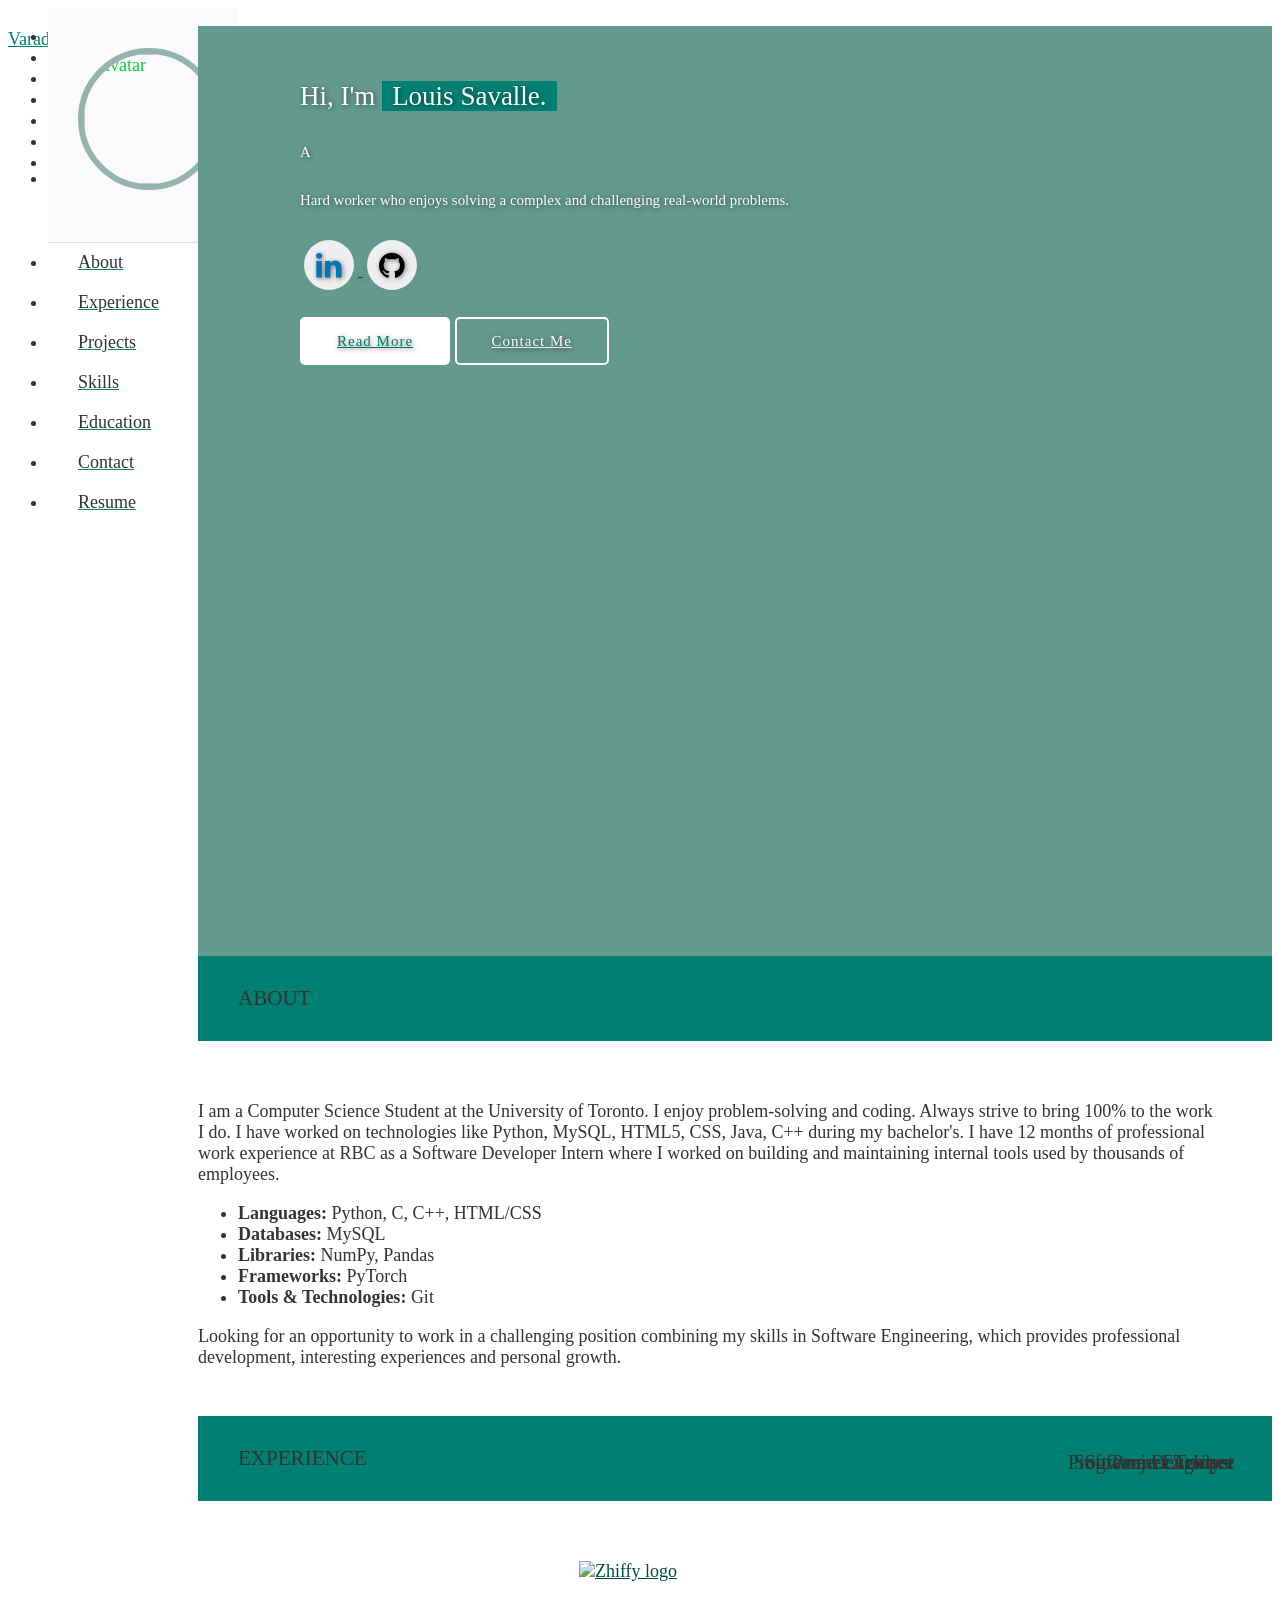
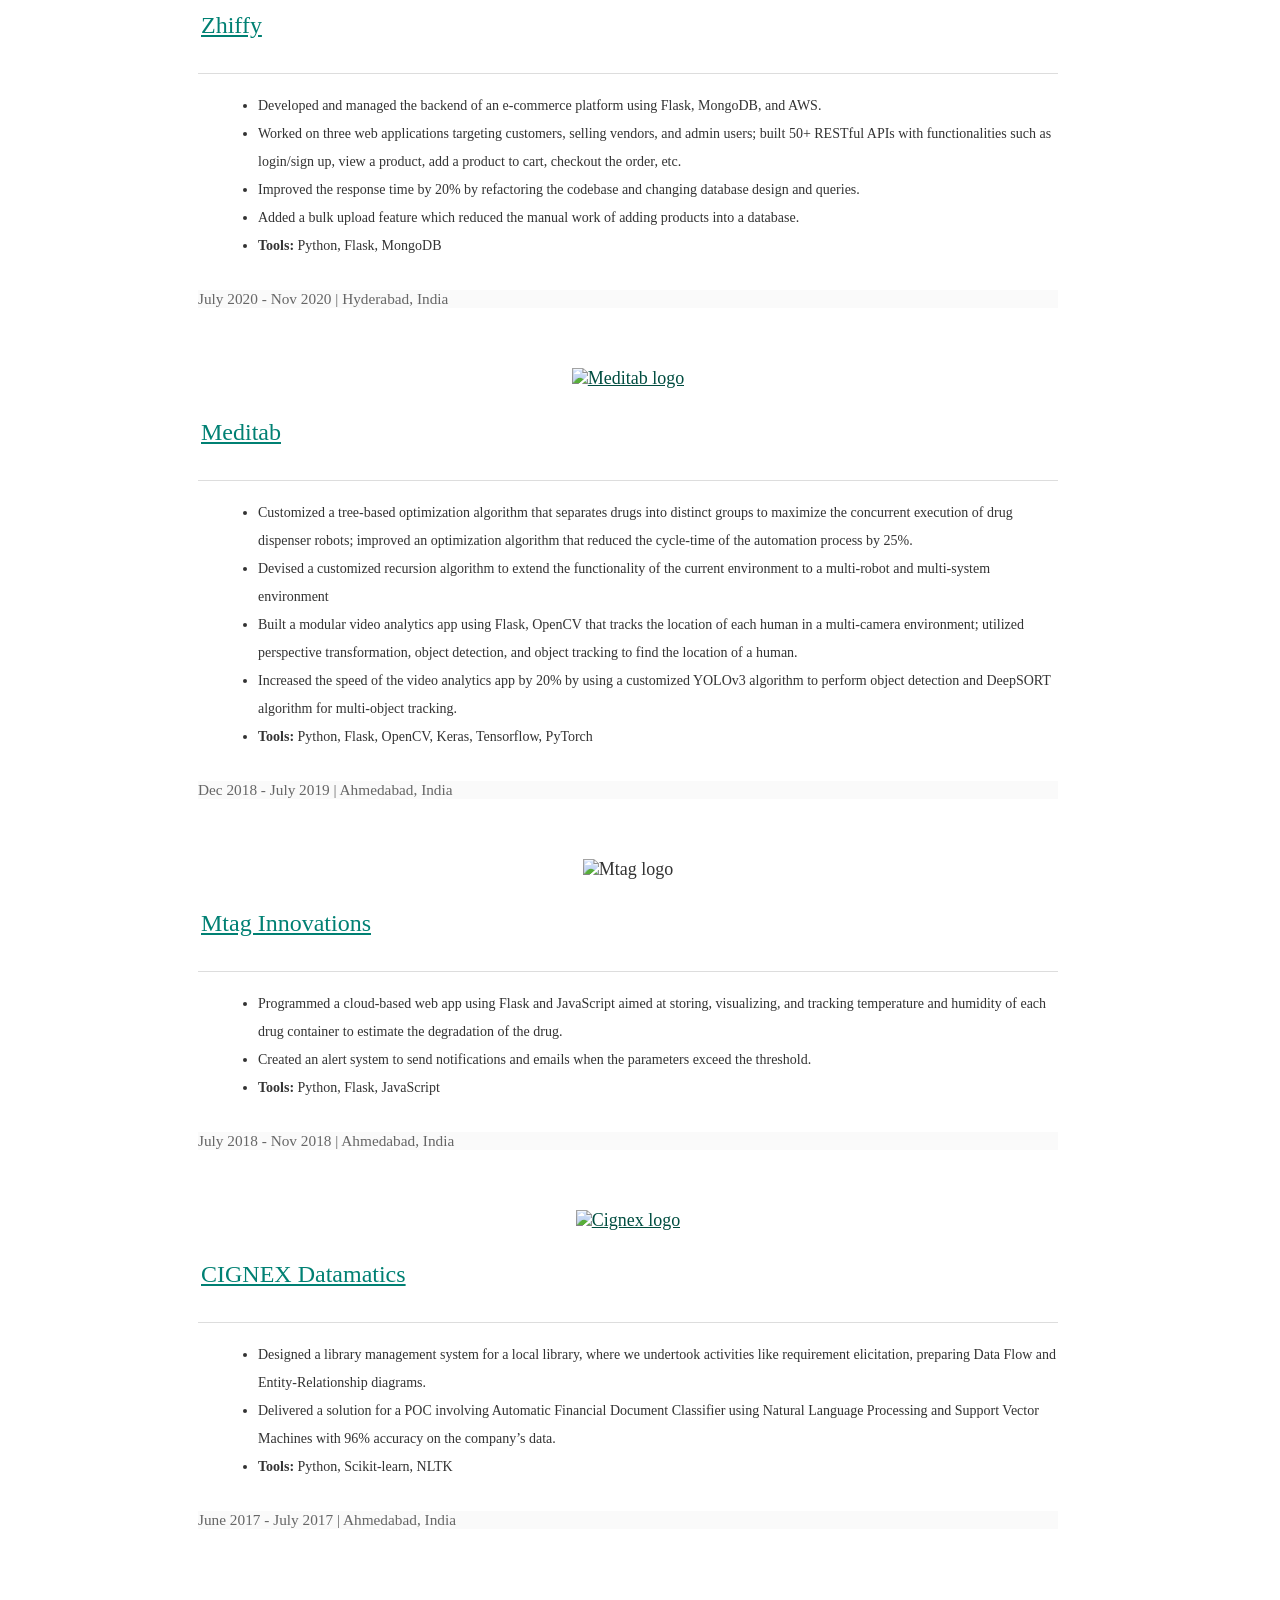
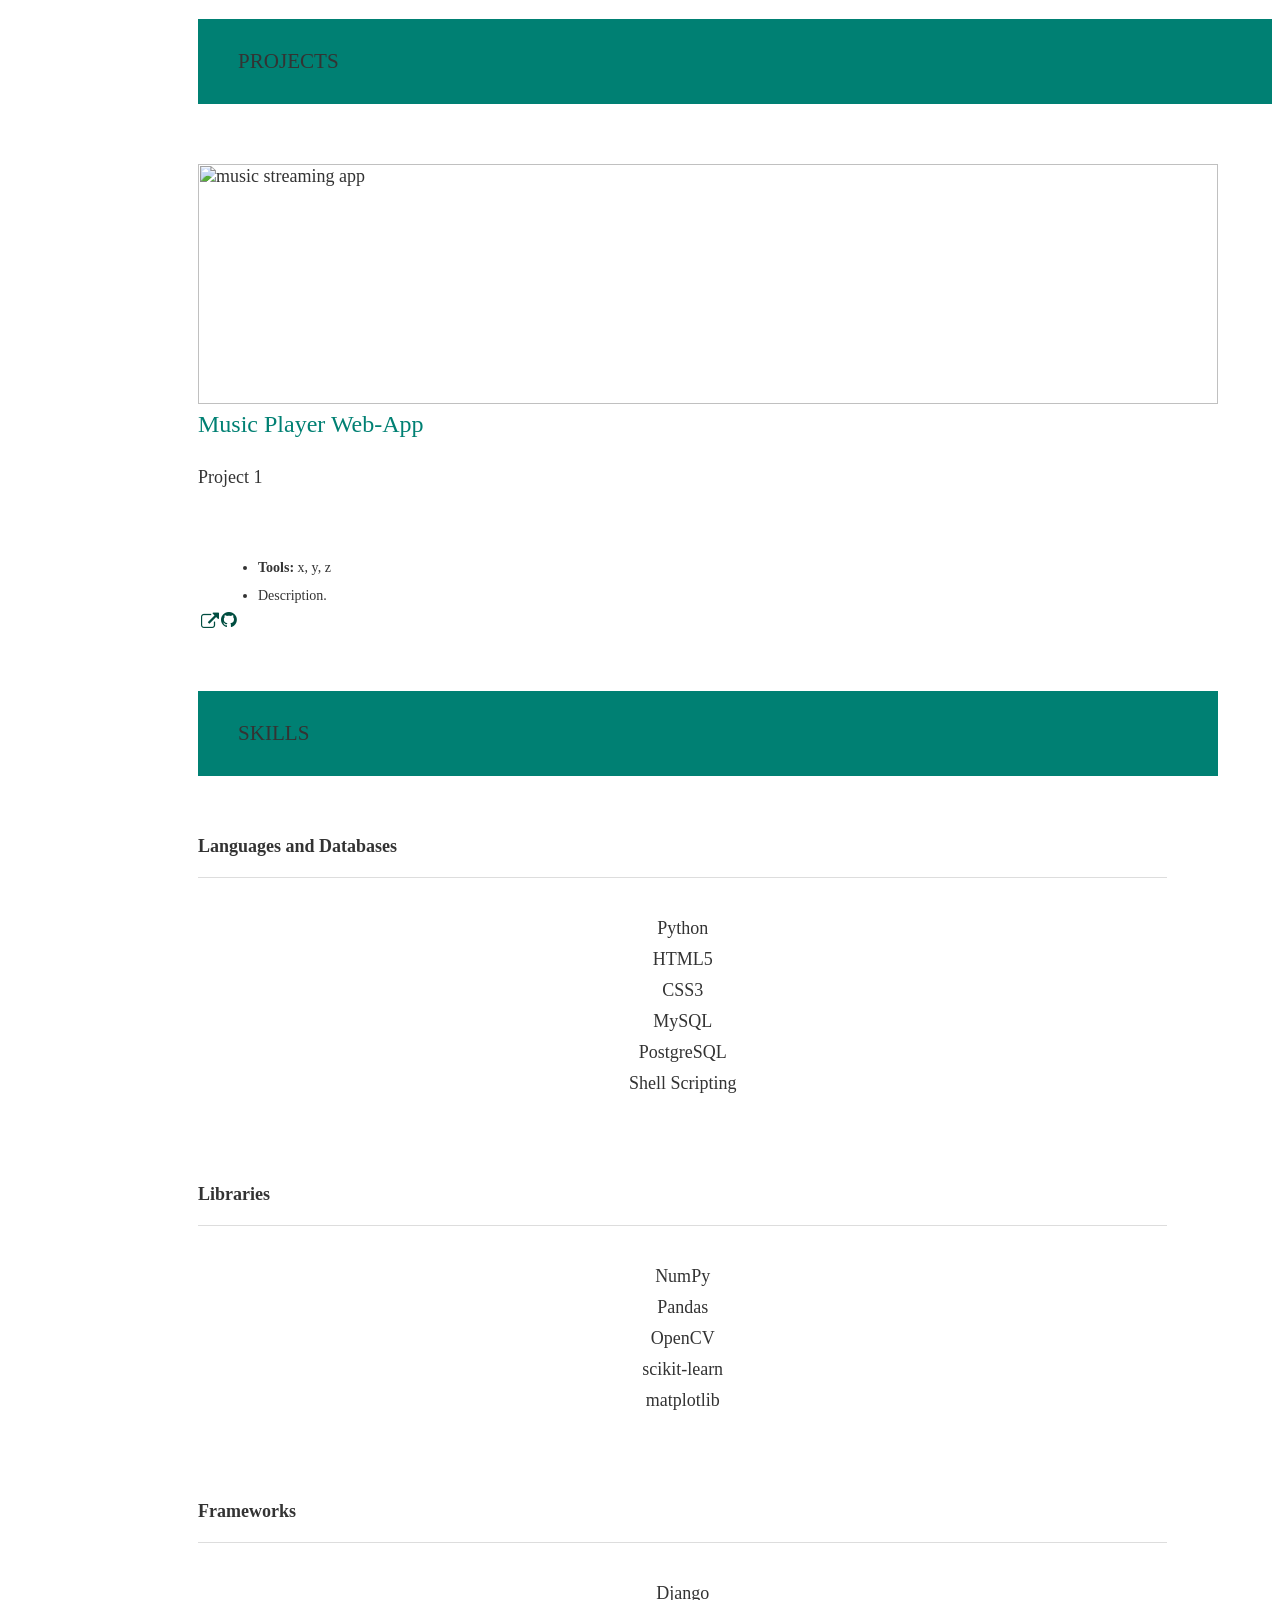
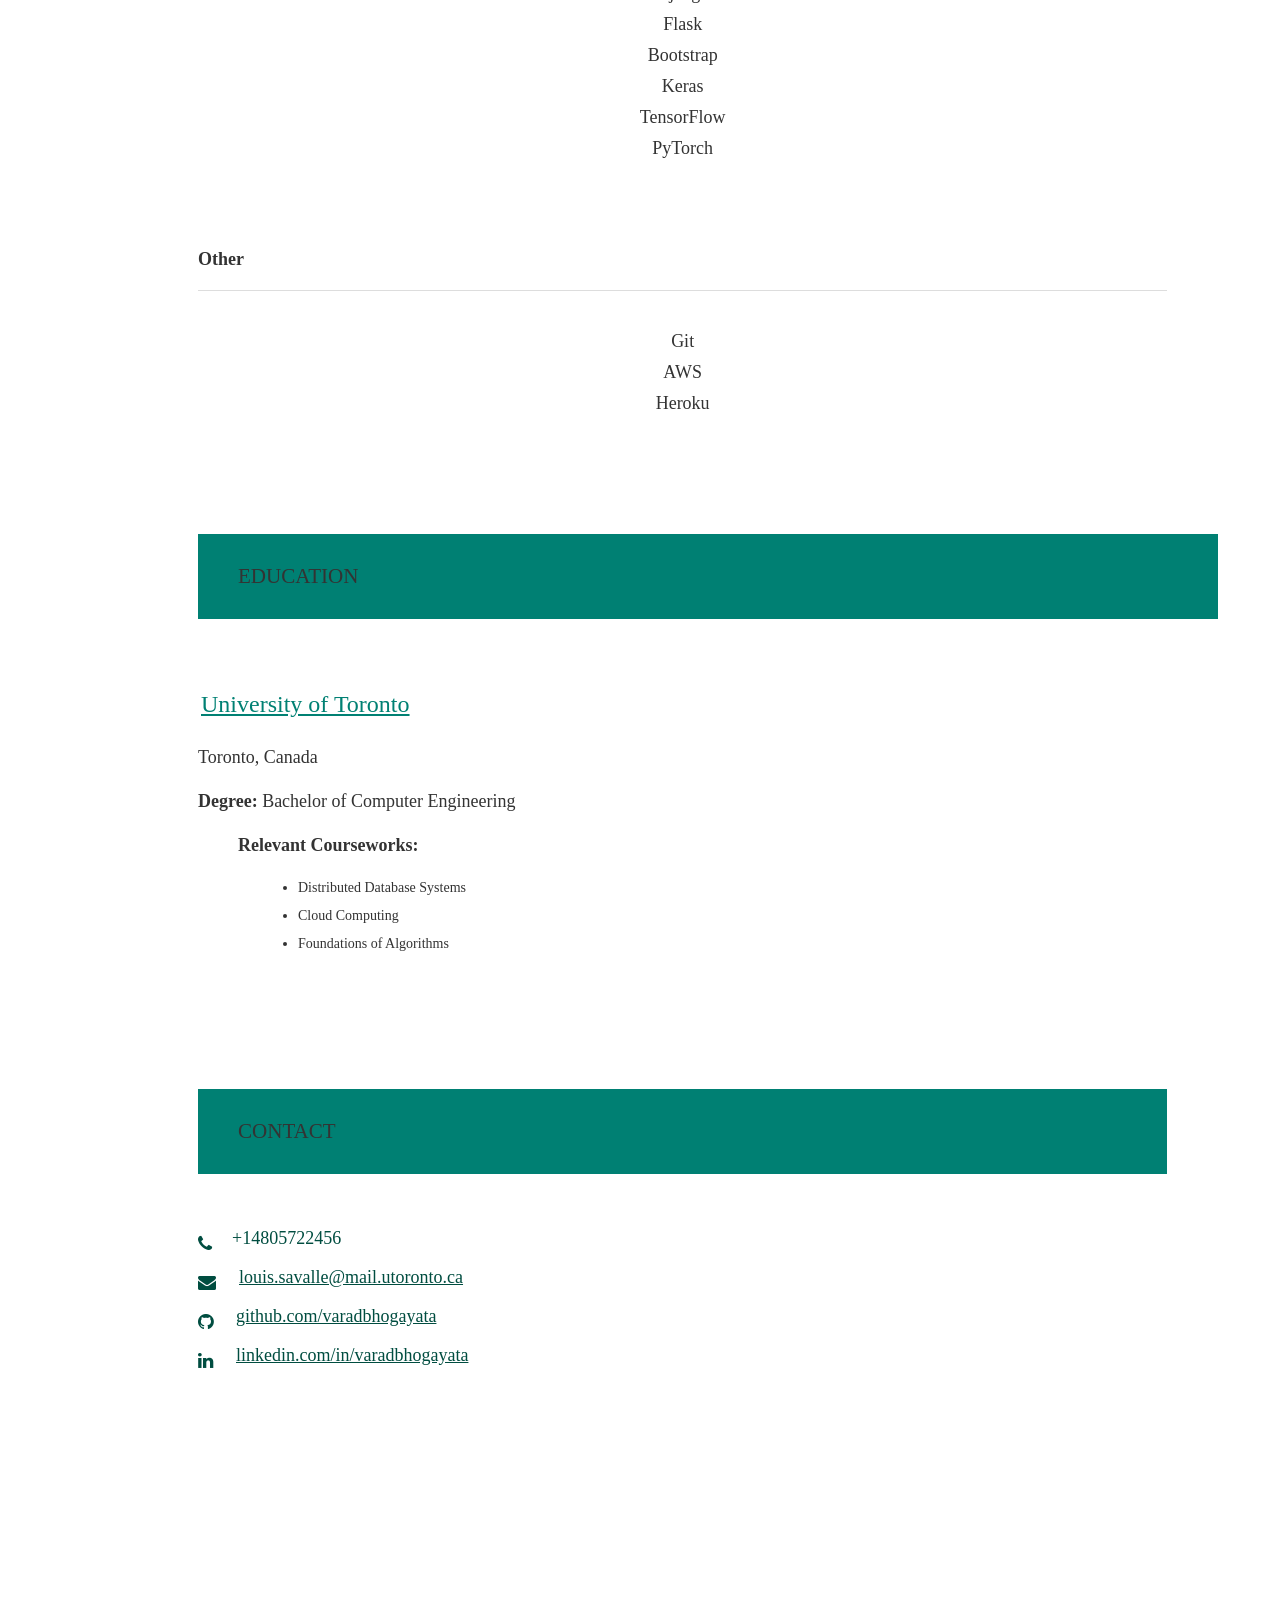
==== commit eb001a53: "made changes to personal information" ====
--- a/index.html
+++ b/index.html
@@ -20,7 +20,7 @@
   <link rel="stylesheet" href="//maxcdn.bootstrapcdn.com/font-awesome/4.3.0/css/font-awesome.min.css" />
   <!-- Custom Styles-->
   <link rel="stylesheet" href="/assets/css/style.css" />
-  <title>Vusi Matlou | Computer Science</title>
+  <title>Varad Bhogayata | Software Developer</title>
 
   <!-- Global site tag (gtag.js) - Google Analytics -->
   <script async src="https://www.googletagmanager.com/gtag/js?id=UA-126939217-2"></script>
@@ -35,12 +35,12 @@
   <!-- Open Graph-->
   <meta property="og:locale" content="en_US" />
   <meta property="og:type" content="website" />
-  <meta property="og:title" content="Varad Bhogayata | Software Developer" />
-  <meta property="og:description" content="Software Developer" />
-  <meta property="og:url" content="https://varadbhogayata.github.io/" />
-  <meta property="og:site_name" content="Varad Bhogayata | Software Developer" />
-  <meta property="article:publisher" content="https://varadbhogayata.github.io/" />
-  <meta property="og:image" content="https://varadbhogayata.github.io/examples/preview.JPG" />
+  <meta property="og:title" content="Louis Savalle | Computer Engineering Student" />
+  <meta property="og:description" content="Computer Engineering Student" />
+  <meta property="og:url" content="https://lou1555.github.io/" />
+  <meta property="og:site_name" content="Louis Savalle | Computer Engineering Student" />
+  <meta property="article:publisher" content="https://lou1555.github.io/" />
+  <meta property="og:image" content="https://lou1555.github.io/examples/preview.JPG" />
   <!-- Twitter -->
   <meta name="twitter:card" content="summary" />
   <meta name="twitter:site" content="@varad_bhogayata" />
@@ -85,9 +85,7 @@
       <li class="logo">
         <a id="logo-container" aria-label="Navigate to the beginning of the page" href="#intro"
           class="brand-logo grey-blue-text">
-          <div class="profile-pic">
-            <img src="/assets/img/Vusi-passport-new.jpg" alt="avatar" class="img-responsive">
-          </div>
+          <img src="/assets/img/passport-new.jpg" class="circle img-responsive profile-pic" alt="avatar">
         </a>
       </li>
 
@@ -125,14 +123,6 @@
         -->
         <a aria-label="Navigate to the Education section" href="#education" class="waves-effect waves-dark teal-text"><i
             class="mdi-social-school small"></i><span>Education</span></a>
-      </li>
-
-      <li class="bold">
-        <!--
-        ICONS:
-        -->
-        <a aria-label="Navigate to the certificates section" href="#certificates" class="waves-effect waves-dark teal-text"><i
-            class="mdi-social-school small"></i><span>Certificates</span></a>
       </li>
 
       <li class="bold">
@@ -155,9 +145,9 @@
         5. mdi-file-folder-shared
         -->
         <!-- <a aria-label="Open Varad's resume in a new tab" href="#resume" target="_blank"
-          onclick="window.open('https://drive.google.com/file/d/15_Vpjh2D_ze2QGwY-G_iWF4nMVDKUbpw/view?usp=sharing')"
+          onclick="window.open('https://drive.google.com/file/d/1vYi-bMyIsZPve0x_clxY8xsDtiHiOMd3/view?usp=sharing')"
           class="waves-effect waves-dark teal-text"><i class="mdi-file-folder-open small"></i><span>Resume</span></a> -->
-        <a aria-label="Open Vusi's resume in a new tab" href="https://Vusi-Kunene-Matlou.github.io/assets/resume/VUSI_KUNENE_MATLOU_CV.pdf" target="_blank"
+        <a aria-label="Open Varad's resume in a new tab" href="https://varadbhogayata.github.io/assets/resume/Varad_Bhogayata_Resume.pdf" target="_blank"
         class="waves-effect waves-dark teal-text"><i class="mdi-file-folder-open small"></i><span>Resume</span></a>  
       </li>
     </ul>
@@ -168,7 +158,8 @@
     <a aria-label="Toggle visibility of the mobile navbar" href="#" data-activates="slide-out"
       class="button-collapse"><i class="mdi-navigation-menu"></i></a>
     <div class="name-title">
-      <a id="name" aria-label="Navigate to the beginning of the page" href="#" class="teal-text">Vusi Matlou</a><span class="black-text">Computer Science</span>
+      <a id="name" aria-label="Navigate to the beginning of the page" href="#" class="teal-text">Varad
+        Bhogayata</a><span class="black-text">Software Developer</span>
     </div>
   </nav>
 
@@ -202,8 +193,8 @@
             class="mdi-content-mail small"></i><span>Contact</span></a>
       </li>
       <li class="bold">
-        <a aria-label="Open Vusi's Resume in a new tab"
-          href="https://drive.google.com/file/d/1k9OGWCPBJqfMRK4t-CGzjSHxJgdlnqa9/view?usp=sharing" target="_blank"
+        <a aria-label="Open Varad's Resume in a new tab"
+          href="https://drive.google.com/file/d/1B6MZ1z0-7NsefC3Lm_q-uhib28MTqpE9/view?usp=sharing" target="_blank"
           class="waves-effect waves-dark teal-text"><i class="mdi-file-folder-open small"></i><span>Resume</span></a>
       </li>
     </ul>
@@ -218,18 +209,18 @@
         <div class="col-md-9">
           <div class="content section-padding valign" style="margin-left: 10%; margin-top: 50px;">
             <div class="caption">
-              <h2>Hi, I'm <span class="teal">Vusi Matlou.</span></h2>
+              <h2>Hi, I'm <span class="teal">Louis Savalle.</span></h2>
               <h5 style="color:#fff">A <span class="typing" style="font-weight: 300; color:#004d40"></span></h5>
               <!-- <h5 style="color:#00796b">A <span class="typing" style="font-weight: 300; color:#fff"></span></h5> -->
-              <h5>Self-driven, quick starter, passionate computer science student with a curious mind who enjoys solving a complex and challenging real-world problems.</h5>
+              <h5>Hard worker who enjoys solving a complex and challenging real-world problems.</h5>
             </div>
             <div class="social">
-              <a href="https://www.linkedin.com/in/vusi-matlou" target="_blank">
+              <a href="http://linkedin.com/in/to be added" target="_blank">
                 <button class="icon-btn linkedin">
                   <i class="fa fa-linkedin"></i>
                 </button>
               </a>
-              <a href="https://github.com/Vusi-Kunene-Matlou" target="_blank">
+              <a href="https://github.com/lou1555/" target="_blank">
                 <button class="icon-btn github">
                   <i class="fa fa-github"></i>
                 </button>
@@ -241,7 +232,7 @@
                 </button>
               </a> -->
 
-              <!-- <a href="https://www.linkedin.com/in/vusi-matlou" target="_blank">
+              <!-- <a href="http://linkedin.com/in/varadbhogayata" target="_blank">
                   <span class="fa-stack fa-lg">
                     <i class="fa fa-circle fa-stack-2x"></i>
                     <i class="fa fa-linkedin fa-stack-1x fa-inverse"></i>
@@ -264,29 +255,32 @@
       <div class="container flow-text">
         <!-- <blockquote>
           <h2>
-            A Computer Science student with a passion for CyberSecurity || Fintech and Blockchain.
+            A Software Developer with a passion for Backend Development and Artificial Intelligence.
 
           </h2>
         </blockquote> -->        
         <p>
-          Hi there . I am a final-year <strong>Computer Science student at Eduvos University</strong>, passionate about <strong>cybersecurity, fintech security</strong>, and <strong>blockchain innovation</strong>. 
-          I thrive on solving real-world problems through code and excel at building secure, impactful tech solutions. 
+          I am a Computer Science  Student at the University of Toronto. I enjoy problem-solving and coding. Always strive to bring 100% to the work I do.
+
+          I have worked on technologies like Python, MySQL, HTML5, CSS, Java, C++ during my bachelor's. I have 12 months of professional work experience at RBC as a Software Developer Intern where I worked on building and maintaining internal tools used by thousands of employees.
         </p>
-        
         <p>
-          As the <strong>President of the Eduvos Coding Club and Vice President of Geekulcha Midrand Chapter</strong>, I’ve led technical mentorship initiatives, championed innovation.
+          <ul>
+            <li><b>Languages:</b> Python, C, C++, HTML/CSS</li>
+            <li><b>Databases:</b> MySQL</li>
+            <li><b>Libraries:</b> NumPy, Pandas</li>
+            <li><b>Frameworks:</b> PyTorch</li>
+            <li><b>Tools & Technologies:</b> Git</li>
+          </ul>
+          
         </p>
-        
-        <p>
-          I’m currently sharpening my skills in <strong>penetration testing, secure application development, blockchain security, and computer science</strong> all with the goal of contributing to more secure and robust financial technologies.
-        </p>
-        
+          
         <!-- <p>
           
           Detail-oriented Software Developer with professional experience in Backend Development, Machine Learning, Computer Vision. I am adept in Python, Django, Flask, SQL, Machine Learning, Computer Vision.           
         </p> -->
         <p>
-          Actively seeking an opportunity in a dynamic and challenging role where I can apply my skills in cybersecurity, fintech security, and computer science.
+          Looking for an opportunity to work in a challenging position combining my skills in Software Engineering, which provides professional development, interesting experiences and personal growth.
         </p>
         <!-- <p>
           Another Paragraph
@@ -313,31 +307,35 @@
           <div class="card-content">
             <div class="row">
               <div class="col s12 m2">
-                <a href="https://crazyplastics.co.za/" target="_blank"><img alt="Crazy Plastics logo"
-                    src="/assets/img/CP-Logo.png" class="responsive-img center-block" /></a>
+                <a href="https://www.zhiffy.com/" target="_blank"><img alt="Zhiffy logo"
+                    src="/assets/img/exp-zhiffy-logo-1.webp" class="responsive-img center-block" /></a>
               </div>
               <!-- <div class="col s12 m10"> -->
               <div class="col s12 m10">
                 <p>
-                  <span class="card-title"><a href="https://crazyplastics.co.za/" target="_blank"
-                      class="teal-text hoverline">Crazy Plastics</a></span>
+                  <span class="card-title"><a href="https://www.zhiffy.com/" target="_blank"
+                      class="teal-text hoverline">Zhiffy</a></span>
                 </p>
               </div>
             </div>
-            <div class="role brown-text text-darken-2">General Worker</div>
+            <div class="role brown-text text-darken-2">Software Engineer</div>
             <ul>
               <li>
-                Managed inventory, stock rotation, and store merchandising to ensure optimal product availability.
-              </li>
-              <li>
-                Developed attention to detail and efficiency in a fast-paced environment.
-              </li>
-              <li>Strengthened teamwork and communication skills while assisting customers.</li>
-              
+                Developed and managed the backend of an e-commerce platform using Flask, MongoDB, and AWS.
+              </li>
+              <li>
+                Worked on three web applications targeting customers, selling vendors, and admin users; built 50+ RESTful APIs with functionalities
+such as login/sign up, view a product, add a product to cart, checkout the order, etc.
+              </li>
+              <li>Improved the response time by 20% by refactoring the codebase and changing database design and queries.</li>
+              <li>Added a bulk upload feature which reduced the manual work of adding products into a database.</li>
+              <li>
+                <b>Tools:</b> Python, Flask, MongoDB
+              </li>
             </ul>
           </div>
           <div class="card-action">
-            <span>November 2024 - January 2025 | Allensnek, Gauteng</span>
+            <span>July 2020 - Nov 2020 | Hyderabad, India</span>
           </div>
         </div>
 
@@ -346,36 +344,40 @@
           <div class="card-content">
             <div class="row">
               <div class="col s12 m2">
-                <a href="https://www.yep.co.za/biz/store/iyp/4278273_2" target="_blank"><img alt="king Parts logo"
-                    src="/assets/img/King Parts.png" class="responsive-img center-block" /></a>
+                <a href="https://www.meditab.com" target="_blank"><img alt="Meditab logo"
+                    src="/assets/img/exp-meditab-logo-500x500.jpg" class="responsive-img center-block" /></a>
               </div>
               <!-- <div class="col s12 m10"> -->
               <div class="col s12 m10">
                 <p>
-                  <span class="card-title"><a href="https://www.yep.co.za/biz/store/iyp/4278273_2" target="_blank"
-                      class="teal-text hoverline">King Parts</a></span>
+                  <span class="card-title"><a href="http://meditab.com" target="_blank"
+                      class="teal-text hoverline">Meditab</a></span>
                 </p>
               </div>
             </div>
-            <div class="role brown-text text-darken-2">Sales Assistant</div>
+            <div class="role brown-text text-darken-2">Programmer Analyst</div>
             <ul>
               <li>
-                Assisted customers in finding and purchasing the correct car parts for various vehicle models.
-              </li>
-              <li>
-                Managed inventory and maintained product knowledge.
-              </li>
-              <li>
-                Soft Skills: Customer Service, Attention to Detail, Communication, Sales.
-              </li>
-              <li>
-                Hard Skills: Product Knowledge (Car Parts), Inventory Management, POS Systems
-              </li>
-              
+                Customized a tree-based optimization algorithm that separates drugs into distinct groups to maximize the concurrent execution of drug
+dispenser robots; improved an optimization algorithm that reduced the cycle-time of the automation process by 25%.
+              </li>
+              <li>
+                Devised a customized recursion algorithm to extend the functionality of the current environment to a multi-robot and multi-system
+environment
+              </li>
+              <li>
+                Built a modular video analytics app using Flask, OpenCV that tracks the location of each human in a multi-camera environment;
+utilized perspective transformation, object detection, and object tracking to find the location of a human.
+              </li>
+              <li>Increased the speed of the video analytics app by 20% by using a customized YOLOv3 algorithm to perform object detection and
+                DeepSORT algorithm for multi-object tracking.</li>
+              <li>
+                <b>Tools:</b> Python, Flask, OpenCV, Keras, Tensorflow, PyTorch
+              </li>
             </ul>
           </div>
           <div class="card-action">
-            <span>April 2024 - August 2024 | Germiston, South Africa</span>
+            <span>Dec 2018 - July 2019 | Ahmedabad, India</span>
           </div>
         </div>
 
@@ -384,33 +386,34 @@
           <div class="card-content">
             <div class="row">
               <div class="col s12 m2">
-                <img alt="Ultraliquors logo" src="/assets/img/Ultraliquors.png" class="responsive-img center-block" />
+                <img alt="Mtag logo" src="/assets/img/exp-mtag-logo-250x250.jpg" class="responsive-img center-block" />
 
               </div>
 
               <!-- <div class="col s12 m10"> -->
               <div class="col s12 m10">
                 <p>
-                  <span class="card-title"><a href="#experience" class="teal-text hoverline">Ultra Liquors</a></span>
+                  <span class="card-title"><a href="#experience" class="teal-text hoverline">Mtag
+                      Innovations</a></span>
                 </p>
               </div>
             </div>
-            <div class="role brown-text text-darken-2">Ultraliquors IT Intern</div>
+            <div class="role brown-text text-darken-2">Software Developer</div>
             <ul>
               <li>
-                Fixed printers, updated laptops, and handled other basic IT tasks to ensure smooth operations.
-              </li>
-              <li>
-                Provided technical support and assisted customers with IT-related inquiries.
-              </li>
-              <li>
-                Soft Skills: Customer service, technical troubleshooting & Attention to detail.
-              </li>
-              <li>Hard Skills: Basic hardware repair, IT support, Equipment troubleshooting.</li>
+                Programmed a cloud-based web app using Flask and JavaScript aimed at storing, visualizing, and tracking temperature and humidity
+of each drug container to estimate the degradation of the drug.
+              </li>
+              <li>
+                Created an alert system to send notifications and emails when the parameters exceed the threshold.
+              </li>
+              <li>
+                <b>Tools:</b> Python, Flask, JavaScript
+              </li>
             </ul>
           </div>
           <div class="card-action">
-            <span>March 2023 - June 2023 | Parkview Randburg, South Africa</span>
+            <span>July 2018 - Nov 2018 | Ahmedabad, India</span>
           </div>
         </div>
 
@@ -419,35 +422,36 @@
           <div class="card-content">
             <div class="row">
               <div class="col s12 m2">
-                <a href="https://www.facebook.com/YadahEventsCarnivalDecorDrappingFlowersSpeialist/" target="_blank"><img alt="PK_Grace_D logo"
-                    src="/assets/img/PK_Grace_D.png" class="responsive-img center-block" /></a>
+                <a href="https://www.cignex.com" target="_blank"><img alt="Cignex logo"
+                    src="/assets/img/exp-cignex-logo.png" class="responsive-img center-block" /></a>
               </div>
               <div class="col s12 m10">
                 <p>
-                  <span class="card-title"><a href="https://www.facebook.com/YadahEventsCarnivalDecorDrappingFlowersSpeialist/" target="_blank"
-                      class="teal-text hoverline">Yadah Events Carnival </a></span>
+                  <span class="card-title"><a href="https://www.cignex.com" target="_blank"
+                      class="teal-text hoverline">CIGNEX
+                      Datamatics </a></span>
                 </p>
               </div>
             </div>
-            <div class="role brown-text text-darken-2">Junior Event Coordinator</div>
+            <div class="role brown-text text-darken-2">Project Trainee</div>
             <ul>
               <li>
-                Coordinated event logistics for parties, weddings, and corporate events, including decoration, sound setup,
-                   and catering.
-              </li>
-              <li>
-                Managed teams and assisted in client communications.
-              </li>
-              <li>
-                Soft Skills: Time Management, Teamwork, Problem-Solving, Adaptability.
-              </li>
-              <li>
-                Hard Skills: Event Planning, Sound System Setup, Client Relationship Management, Budgeting.
+                Designed a library management system for a local library, where we undertook activities like requirement
+                elicitation, preparing Data Flow
+                and Entity-Relationship diagrams.
+              </li>
+              <li>
+                Delivered a solution for a POC involving Automatic Financial Document Classifier using Natural Language
+                Processing and Support Vector
+                Machines with 96% accuracy on the company’s data.
+              </li>
+              <li>
+                <b>Tools:</b> Python, Scikit-learn, NLTK
               </li>
             </ul>
           </div>
           <div class="card-action">
-            <span>January 2020 - February 2023 | Johannesburg, South Africa</span>
+            <span>June 2017 - July 2017 | Ahmedabad, India</span>
           </div>
         </div>
 
@@ -460,17 +464,16 @@
       <div class="container">
         <div class="row">
 
-          <!--PROJECT 1-->
           <div class="col s12 m6 l4">
             <div class="card medium">
               <div class="card-image waves-effect waves-block waves-light">
-                <img alt="API-SECURITY-SCANNER" src="/assets/img/API-SCANNER-TOOL.jpg" style="height: 100%; width: 100%" class="activator" />
+                <img alt="music streaming app" src="/assets/img/project-music-player.png" style="height: 100%; width: 100%" class="activator" />
               </div>
               <div class="card-content">
-                <span class="card-title activator teal-text hoverline">API Security Testing Tool<i
+                <span class="card-title activator teal-text hoverline">Music Player Web-App<i
                     class="mdi-navigation-more-vert right"></i></span>
                 <p>
-                  An API Security Scanner web app based on Flask
+                  Project 1
                 </p>
               </div>
               <div class="card-reveal">
@@ -479,18 +482,15 @@
                 <span class="card-title grey-text"><small>Accomplishments</small><i
                     class="mdi-navigation-close right"></i></span>
                 <ul>
-                  <li><b>Tools:</b> Python, Flask, Burp Suite, Postman</li>
-                  <li>Developed a tool to test public and private APIs for common security flaws.</li>
-                  <li>On the search bar , paste any url and click on scan now to check the vulnerabilities.</li>
-                  <li>Generates detailed reports of detected vulnerabilities.</li>
-                  
+                  <li><b>Tools:</b> x, y, z</li>
+                  <li>Description.</li>
                 </ul>
                 <div class="card-action">
                   <a aria-label="Visit " href="https://galvanic-music.herokuapp.com/" target="_blank" data-position="top"
                     data-tooltip="View Online"
                     class="btn-floating btn-large waves-effect waves-light blue-grey tooltipped"><i
                       class="fa fa-external-link"></i></a>
-                  <a aria-label="Visit the GitHub repo for  project" href="https://github.com/Vusi-Kunene-Matlou/API-SECURITY-SCANNER"
+                  <a aria-label="Visit the GitHub repo for  project" href="https://github.com/varadbhogayata/music-player"
                     target="_blank" data-position="top" data-tooltip="View Source"
                     class="btn-floating btn-large waves-effect waves-light blue-grey tooltipped"><i
                       class="fa fa-github"></i></a>
@@ -499,303 +499,7 @@
             </div>
           </div>
 
-          <!--PROJECT 2-->
-          <div class="col s12 m6 l4">
-            <div class="card medium">
-              <div class="card-image waves-effect waves-block waves-light">
-                <img alt="Marketeer_Ecommerce" src="/assets/img/homepage.png" style="height: 100%; width: 100%" class="activator" />
-              </div>
-              <div class="card-content">
-                <span class="card-title activator teal-text hoverline">E-commerce platform Marketeer<i
-                    class="mdi-navigation-more-vert right"></i></span>
-                <p>
-                  A complete e-commerce solution built in PHP and MySQL featuring a multi-vendor system where sellers require admin approval.
-                  Hosted on InfinityFree.
-                </p>
-              </div>
-              <div class="card-reveal">
-                <!-- TODO: change this -- only close button -->
-                <!-- <span class="card-title brown-text">Accomplishments<i class="mdi-navigation-close right"></i></span> -->
-                <span class="card-title grey-text"><small>Accomplishments</small><i
-                    class="mdi-navigation-close right"></i></span>
-                <ul>
-                  <li><b>Tools & Technologies:</b> PHP, MySQL, HTML, CSS, JavaScript, AJAX</li>
-                  <li>Designed and implemented a multi-vendor architecture with dedicated dashboards for both buyers and approved sellers.</li>
-                  <li>Built a secure seller onboarding system with admin approval workflow to ensure platform quality and trust.</li>
-                  <li>Developed a robust admin panel for managing products, user accounts, orders, and seller applications.</li>
-                  <li>Integrated secure transaction flows and checkout process (with payment gateway integration as a future enhancement).</li>
-                </ul>
-                <div class="card-action">
-                  <a aria-label="Visit " href="https://marketeer.42web.io/" target="_blank" data-position="top"
-                    data-tooltip="View Online"
-                    class="btn-floating btn-large waves-effect waves-light blue-grey tooltipped"><i
-                      class="fa fa-external-link"></i></a>
-                  <a aria-label="Visit the GitHub repo for  project" href="https://github.com/Vusi-Kunene-Matlou/Marketeer_Ecommerce"
-                    target="_blank" data-position="top" data-tooltip="View Source"
-                    class="btn-floating btn-large waves-effect waves-light blue-grey tooltipped"><i
-                      class="fa fa-github"></i></a>
-                </div>
-              </div>
-            </div>
-          </div>
-
-
-          <!-- PROJECT 3 COMING SOON / FLASK PROJECT -->
-          <div class="col s12 m6 l4">
-            <div class="card medium">
-              <div class="card-image waves-effect waves-block waves-light" style="position: relative;">
-                <img alt="Secure Fintech Mobile App.jpg" src="/assets/img/Secure Fintech Mobile App.jpg" style="height: 100%; width: 100%" class="activator" />
-                <div style="position: absolute; top: 0; left: 0; width: 100%; height: 100%; background-color: rgba(0,0,0,0.6); display: flex; flex-direction: column; justify-content: center; align-items: center; color: #fff;">
-                  <div style="font-size: 1.5rem; font-weight: bold;">Coming Soon</div>
-                  <div style="margin-top: 10px; font-size: 1rem;">
-                    Launching in: 
-                    <span class="countdown-timer" data-launch-date="2025-08-15T00:00:00" style="font-weight: bold;"></span>
-                  </div>
-                </div>
-              </div>
-              <div class="card-content">
-                <span class="card-title activator teal-text hoverline">
-                  <span class="card-title activator teal-text hoverline">Secure Fintech Mobile App<i class="mdi-navigation-more-vert right"></i></span>
-                <p>
-                  A secure mobile app for financial transactions
-                </p>
-              </div>
-              <div class="card-reveal">
-                <span class="card-title grey-text"><small>Accomplishments</small>
-                  <i class="mdi-navigation-close right"></i></span>
-                <ul>
-                  <li><b>Tools:</b> React Native, Node.js, Express.js, MongoDB, JWT, OAuth</li>
-                  <li>Developed a secure mobile app for financial transactions.</li>
-                  <li>Implemented Two-Factor Authentication (2FA), JWT authentication, and OAuth for external login.</li>
-                  <li>Encrypted sensitive API calls and transaction data.</li>
-                  <li>Integrated secure backend services with Express.js and MongoDB.</li>
-                </ul>
-                <div class="card-action">
-                  <a aria-label="Visit " href="https://quiz-up-app.herokuapp.com/" target="_blank" data-position="top"
-                    data-tooltip="View Online"
-                    class="btn-floating btn-large waves-effect waves-light blue-grey tooltipped"><i
-                      class="fa fa-external-link"></i></a>
-                  <a aria-label="Visit the GitHub repo for project" href="https://github.com/Vusi-Kunene-Matlou"
-                    target="_blank" data-position="top" data-tooltip="View Source"
-                    class="btn-floating btn-large waves-effect waves-light blue-grey tooltipped"><i
-                      class="fa fa-github"></i></a>
-                </div>
-              </div>
-            </div>
-          </div>
-
-           <!--COMING SOON \ PROJECT 4 \ Penetration Testing Framework for Web Applications-->
-           <div class="col s12 m6 l4">
-            <div class="card medium">
-              <div class="card-image waves-effect waves-block waves-light" style="position: relative;">
-                <img alt="Penetration Testing Framework for Web Applications" src="/assets/img/Penetration Testing Framework for Web Applications.jpg" style="height: 100%; width: 100%" class="activator" />
-                <div style="position: absolute; top: 0; left: 0; width: 100%; height: 100%; background-color: rgba(0,0,0,0.6); display: flex; flex-direction: column; justify-content: center; align-items: center; color: #fff;">
-                  <div style="font-size: 1.5rem; font-weight: bold;">Coming Soon</div>
-                  <div style="margin-top: 10px; font-size: 1rem;">
-                    Launching in:
-                    <span class="countdown-timer" data-launch-date="2025-08-20T00:00:00" style="font-weight: bold;"></span>
-                  </div>
-                </div>
-              </div>
-              <div class="card-content">
-                <span class="card-title activator teal-text hoverline">Penetration Testing Framework for Web Applications<i class="mdi-navigation-more-vert right"></i></span>
-                <p>
-                  Developed a custom framework to automate web application penetration testing.
-                </p>
-              </div>
-              <div class="card-reveal">
-                <span class="card-title grey-text"><small>Accomplishments</small><i class="mdi-navigation-close right"></i></span>
-                <ul>          
-                    <li><b>Tools:</b> Python, Kali Linux, Metasploit, Burp Suite</li>
-                    <li>Includes modules for SQL Injection, XSS, CSRF vulnerability testing.</li>
-                    <li>Integrated with tools like Burp Suite and Metasploit for advanced exploit testing.</li>
-                    <li>Customizable scripts to adapt for different web targets.</li>
-                </ul>
-                  <div class="card-action">
-                    <a aria-label="Visit the GitHub repo for  project"
-                      href="https://github.com/Vusi-Kunene-Matlou" target="_blank"
-                      data-position="top" data-tooltip="View Source"
-                      class="btn-floating btn-large waves-effect waves-light blue-grey tooltipped"><i
-                    class="fa fa-github"></i></a>
-                  </div>
-              </div>
-            </div>
-          </div>
-
-          <!--PROJECT 5 COMMING SOON-->
-          <!-- Blockchain-based Secure Voting System -->
-
-          <div class="col s12 m6 l4">
-            <div class="card medium">
-              <div class="card-image waves-effect waves-block waves-light" style="position: relative;">
-                <img alt="Blockchain-based Secure Voting System" src="/assets/img/Blockchain-based Secure Voting System.jpg" style="height: 100%; width: 100%" class="activator" />
-                <div style="position: absolute; top: 0; left: 0; width: 100%; height: 100%; background-color: rgba(0,0,0,0.6); display: flex; flex-direction: column; justify-content: center; align-items: center; color: #fff;">
-                  <div style="font-size: 1.5rem; font-weight: bold;">Coming Soon</div>
-                  <div style="margin-top: 10px; font-size: 1rem;">
-                    Launching in:
-                    <span class="countdown-timer" data-launch-date="2025-09-10T00:00:00" style="font-weight: bold;"></span>
-                  </div>
-                </div>
-              </div>
-              <div class="card-content">
-                <span class="card-title activator teal-text hoverline">Blockchain-based Secure Voting System<i class="mdi-navigation-more-vert right"></i></span>
-                <p>
-                  Designed a decentralized voting application on the Ethereum blockchain.
-                </p>
-              </div>
-              <div class="card-reveal">
-                <span class="card-title grey-text"><small>Accomplishments</small><i class="mdi-navigation-close right"></i></span>
-                <ul>
-                  <li><b>Tools:</b> Solidity, Ethereum, Web3.js, JavaScript</li>
-                  <li>Smart contracts ensure vote integrity, transparency, and tamper-proof results.</li>
-                  <li>Integrated MetaMask and Web3.js to interact with the blockchain through a browser-based interface.</li>
-                </ul>
-                <div class="card-action">
-                  <a aria-label="Visit " href="https://quiz-up-app.herokuapp.com/" target="_blank" data-position="top"
-                    data-tooltip="View Online"
-                    class="btn-floating btn-large waves-effect waves-light blue-grey tooltipped"><i
-                      class="fa fa-external-link"></i></a>
-                  <a aria-label="Visit the GitHub repo for project" href="https://github.com/Vusi-Kunene-Matlou"
-                    target="_blank" data-position="top" data-tooltip="View Source"
-                    class="btn-floating btn-large waves-effect waves-light blue-grey tooltipped"><i
-                      class="fa fa-github"></i></a>
-                </div>
-              </div>
-            </div>
-          </div>
-
-          <!--PROJECT 6-->
-          <!-- DeFi Smart Contract Auditing Tool.jpg -->
-
-          <div class="col s12 m6 l4">
-            <div class="card medium">
-              <div class="card-image waves-effect waves-block waves-light" style="position: relative;">
-                <img alt="DeFi Smart Contract Auditing Tool" src="/assets/img/DeFi Smart Contract Auditing Tool.jpg" style="height: 100%; width: 100%" class="activator" />
-                <div style="position: absolute; top: 0; left: 0; width: 100%; height: 100%; background-color: rgba(0,0,0,0.6); display: flex; flex-direction: column; justify-content: center; align-items: center; color: #fff;">
-                  <div style="font-size: 1.5rem; font-weight: bold;">Coming Soon</div>
-                  <div style="margin-top: 10px; font-size: 1rem;">
-                    Launching in:
-                    <span class="countdown-timer" data-launch-date="2025-09-20T00:00:00" style="font-weight: bold;"></span>
-                  </div>
-                </div>
-              </div>
-              <div class="card-content">
-                <span class="card-title activator teal-text hoverline">DeFi Smart Contract Auditing Tool<i class="mdi-navigation-more-vert right"></i></span>
-                <p>
-                  Built an automated auditing tool to scan DeFi smart contracts for vulnerabilities like reentrancy attacks and gas limit issues.
-                </p>
-              </div>
-              <div class="card-reveal">
-                <span class="card-title grey-text"><small>Accomplishments</small><i class="mdi-navigation-close right"></i></span>
-                <ul>
-                  <li></li>Tools:</b> Solidity, Ethereum, Web3.js, JavaScript</li>
-                  <li>Designed custom scripts to detect common vulnerabilities in Solidity codebases.</li>
-                  <li>Tested against local Ethereum environments using Truffle and Ganache.</li>
-                </ul>
-                <div class="card-action">
-                  <a aria-label="Visit " href="https://quiz-up-app.herokuapp.com/" target="_blank" data-position="top"
-                    data-tooltip="View Online"
-                    class="btn-floating btn-large waves-effect waves-light blue-grey tooltipped"><i
-                      class="fa fa-external-link"></i></a>
-                  <a aria-label="Visit the GitHub repo for project" href="https://https://github.com/Vusi-Kunene-Matlou"
-                    target="_blank" data-position="top" data-tooltip="View Source"
-                    class="btn-floating btn-large waves-effect waves-light blue-grey tooltipped"><i
-                      class="fa fa-github"></i></a>
-                </div>
-              </div>
-            </div>
-          </div>
           
-          <!--PROJECT 7-->
-          <!--Bank Fraud Detection Model-->
-
-          <div class="col s12 m6 l4">
-            <div class="card medium">
-              <div class="card-image waves-effect waves-block waves-light" style="position: relative;">
-                <img alt="Bank Fraud Detection Model" src="/assets/img/Bank Fraud Detection Model.jpg" style="height: 100%; width: 100%" class="activator" />
-                <div style="position: absolute; top: 0; left: 0; width: 100%; height: 100%; background-color: rgba(0,0,0,0.6); display: flex; flex-direction: column; justify-content: center; align-items: center; color: #fff;">
-                  <div style="font-size: 1.5rem; font-weight: bold;">Coming Soon</div>
-                  <div style="margin-top: 10px; font-size: 1rem;">
-                    Launching in:
-                    <span class="countdown-timer" data-launch-date="2025-10-10T00:00:00" style="font-weight: bold;"></span>
-                  </div>
-                </div>
-              </div>
-              <div class="card-content">
-                <span class="card-title activator teal-text hoverline">Bank Fraud Detection Model<i class="mdi-navigation-more-vert right"></i></span>
-                <p>
-                  Developed a machine learning model to predict fraudulent transactions in financial datasets.
-                </p>
-              </div>
-              <div class="card-reveal">
-                <span class="card-title grey-text"><small>Accomplishments</small><i class="mdi-navigation-close right"></i></span>
-                <ul>
-                  <li></li>Tools:</b> Python, Scikit-Learn, Pandas, Jupyter</li>
-                  <li>Applied techniques like data preprocessing, feature engineering, and model evaluation (ROC-AUC, precision-recall).</li>
-                  <li>Trained and tested various ML models like Random Forests and XGBoost for maximum detection accuracy.</li>
-                </ul>
-                <div class="card-action">
-                  <a aria-label="Visit " href="https://quiz-up-app.herokuapp.com/" target="_blank" data-position="top"
-                    data-tooltip="View Online"
-                    class="btn-floating btn-large waves-effect waves-light blue-grey tooltipped"><i
-                      class="fa fa-external-link"></i></a>
-                  <a aria-label="Visit the GitHub repo for project" href="https://github.com/Vusi-Kunene-Matlou"
-                    target="_blank" data-position="top" data-tooltip="View Source"
-                    class="btn-floating btn-large waves-effect waves-light blue-grey tooltipped"><i
-                      class="fa fa-github"></i></a>
-                </div>
-              </div>
-            </div>
-          </div>
-          
-          <!-- Project 8 -->
-          <!-- Secure Banking Chatbot with OTP Verification -->
-          
-          <div class="col s12 m6 l4">
-            <div class="card medium">
-              <div class="card-image waves-effect waves-block waves-light" style="position: relative;">
-                <img alt="Secure Banking Chatbot with OTP Verification" src="/assets/img/Secure Banking Chatbot with OTP Verification.jpg" style="height: 100%; width: 100%" class="activator" />
-                <div style="position: absolute; top: 0; left: 0; width: 100%; height: 100%; background-color: rgba(0,0,0,0.6); display: flex; flex-direction: column; justify-content: center; align-items: center; color: #fff;">
-                  <div style="font-size: 1.5rem; font-weight: bold;">Coming Soon</div>
-                  <div style="margin-top: 10px; font-size: 1rem;">
-                    Launching in:
-                    <span class="countdown-timer" data-launch-date="2025-10-20T00:00:00" style="font-weight: bold;"></span>
-                  </div>
-                </div>
-              </div>
-              <div class="card-content">
-                <span class="card-title activator teal-text hoverline">Secure Banking Chatbot with OTP Verification<i class="mdi-navigation-more-vert right"></i></span>
-                <p>
-                  Developed a secure banking chatbot for customer service with OTP-based user authentication.
-                </p>
-              </div>
-              <div class="card-reveal">
-                <span class="card-title grey-text"><small>Accomplishments</small><i class="mdi-navigation-close right"></i></span>
-                <ul>
-                  <li><b>Tools:</b> Python, Flask, Twilio (for OTP), SQLite</li>
-                  <li>Implemented logging for all transactions and queries to ensure auditability and traceability.</li>
-                  <li>Built resilience against typical chatbot security threats like injection attacks.</li>
-                </ul>
-                <div class="card-action">
-                  <a aria-label="Visit " href="https://quiz-up-app.herokuapp.com/" target="_blank" data-position="top"
-                    data-tooltip="View Online"
-                    class="btn-floating btn-large waves-effect waves-light blue-grey tooltipped"><i
-                      class="fa fa-external-link"></i></a>
-                  <a aria-label="Visit the GitHub repo for project" href="https://github.com/Vusi-Kunene-Matlou"
-                    target="_blank" data-position="top" data-tooltip="View Source"
-                    class="btn-floating btn-large waves-effect waves-light blue-grey tooltipped"><i
-                      class="fa fa-github"></i></a>
-                </div>
-              </div>
-            </div>
-          </div>
-          
-
-          
-          <!-- ************* -->
-        </div>
-      </div>
-    </section>
 
     <!-- Fifth Section: Skills -->
     <section id="skills" class="section scrollspy">
@@ -898,21 +602,20 @@
           </div>
         </div>
 
-                <!-- certifications -->
-        <section id="certificates" class="section scrollspy">
-          <h3 class="page-title white-text teal">Certificates</h3>
-          <div class="container">
-            <div class="card">
-              <div class="card-content">
-                <h4 class="brown-text light">Certificates</h4>
-                <div class="row text-left">
+        <!-- certifications -->
+        <!-- <div class="card">
+          <div class="card-content">
+            <h4 class="brown-text light">Certificates</h4>
+            <div class="row text-left">
+              <div class="container">
+                <div class="row">
                   <div class="col s12 m6 l6">
                     <div class="card">
                       <div class="card-image">
-                        <img class="cerificate-img" src="/assets/img/Vusi-Kunene-FNB cerificate.jpg">
+                        <img src="/assets/img/mooc-machine-learning-coursera-800x500.jpg">
                       </div>
                       <div class="card-content">
-                        <span class="card-title teal-text">FNB APP ACADEMY 2025 FULL STECK DEVELOPMENT CERTIFICATE</span>
+                        <span class="card-title teal-text">Machine Learning (Stanford)</span>
                       </div>
                     </div>
                   </div>
@@ -920,19 +623,21 @@
                   <div class="col s12 m6 l6">
                     <div class="card">
                       <div class="card-image">
-                        <img class="cerificate-img" src="/assets/img/Golden Key Member Certificate - Vusi Matlou.png">
+                        <img src="/assets/img/mooc-algorithms-stanford-2-800x500.jpg">
                       </div>
                       <div class="card-content">
-                        <span class="card-title teal-text">Golden Key Society Member</span>
+                        <span class="card-title teal-text">Algorithms (Stanford)</span>
                       </div>
                     </div>
                   </div>
-                </div> <!-- row -->
-              </div> <!-- card-content -->
-            </div> <!-- card -->
-          </div> <!-- container -->
-        </section>
-
+                </div>
+              </div>
+            </div>
+          </div>
+        </div> -->
+
+      </div>
+    </section>
 
     <!-- Seventh Section: Education -->
     <section id="education" class="section scrollspy">
@@ -944,13 +649,11 @@
             <div class="card">
               <div class="card-content">
                 <p>
-                  <span class="card-title"><a href="https://www.eduvos.com/" target="_blank" class="teal-text hoverline">Eduvos University</a></span>
+                  <span class="card-title"><a href="https://www.uoft.edu/" target="_blank" class="teal-text hoverline">University of Toronto</a></span>
                 </p>
-                <p class="brown-text">Midrand, South Africa</p>
+                <p class="brown-text">Toronto, Canada</p>
                 <p>
-                  <b>Degree: </b>Bachelor of Science in Computer Science      
-                  <br>
-                  <b>CGPA: </b>4.0/4.0
+                  <b>Degree: </b>Bachelor of Computer Engineering     
                 </p>
 
                 <ul>
@@ -967,41 +670,35 @@
               </div>
             </div>
 
-            
-          </div>
-          
-        </div>
-      </div>
-    </section>
 
     <!-- Eight Section: Contact -->
     <section id="contact" class="section scrollspy full-height">
       <h3 class="page-title white-text teal">Contact</h3>
       <div class="container">
         <p>
-          <a aria-label="Call Vusi" data-position="top" data-tooltip="Call Vusi"
+          <a aria-label="Call Louis" data-position="top" data-tooltip="Call Louis"
             class="btn-floating btn-large waves-effect waves-light blue-grey tooltipped"><i class="fa fa-phone"></i><a
-              aria-label="Call Vusi">+27685966897</a></a>
+              aria-label="Call Louis">+14805722456</a></a>
         </p>
         <p>
-          <a aria-label="Email Vusi" href="mailto:matlouvusikunene544@gmail.com" target="_blank" data-position="top"
-            data-tooltip="Email Vusi" class="btn-floating btn-large waves-effect waves-light blue-grey tooltipped"><i
-              class="fa fa-envelope"></i><a aria-label="Email Vusi" href="mailto:matlouvusikunene544@gmail.com"
-              class="hoverline">matlouvusikunene544@gmail.com</a></a>
+          <a aria-label="Email Louis" href="mailto:louis.savalle@mail.utoronto.ca" target="_blank" data-position="top"
+            data-tooltip="Email Louis" class="btn-floating btn-large waves-effect waves-light blue-grey tooltipped"><i
+              class="fa fa-envelope"></i><a aria-label="Email Louis" href="mailto:louis.savalle@mail.utoronto.ca"
+              class="hoverline">louis.savalle@mail.utoronto.ca</a></a>
         </p>
         <p>
-          <a aria-label="View Vusi on GitHub" href="https://github.com/Vusi-Kunene-Matlou" target="_blank"
-            data-position="top" data-tooltip="View Vusi on GitHub"
+          <a aria-label="View Louis on GitHub" href="http://github.com/lou1555" target="_blank"
+            data-position="top" data-tooltip="View Louis on GitHub"
             class="btn-floating btn-large waves-effect waves-light blue-grey tooltipped"><i class="fa fa-github"></i><a
-              aria-label="Vusi on Github" href="https://github.com/Vusi-Kunene-Matlou" class="hoverline"
-              target="_blank">github.com/Vusi-Kunene-Matlou</a></a>
+              aria-label="Louis on Github" href="http://github.com/lou1555" class="hoverline"
+              target="_blank">github.com/varadbhogayata</a></a>
         </p>
         <p>
-          <a aria-label="View Vusi on LinkedIn" href="https://www.linkedin.com/in/vusi-matlou/" target="_blank"
-            data-position="top" data-tooltip="View Vusi on LinkedIn"
+          <a aria-label="View Louis on LinkedIn" href="http://linkedin.com/in/varadbhogayata" target="_blank"
+            data-position="top" data-tooltip="View Louis on LinkedIn"
             class="btn-floating btn-large waves-effect waves-light blue-grey tooltipped"><i
-              class="fa fa-linkedin"></i><a aria-label="Vusi on LinkedIn" href="https://www.linkedin.com/in/vusi-matlou/"
-              class="hoverline" target="_blank">linkedin.com/in/vusi-matlou</a></a>
+              class="fa fa-linkedin"></i><a aria-label="Louis on LinkedIn" href="http://linkedin.com/in/varadbhogayata"
+              class="hoverline" target="_blank">linkedin.com/in/varadbhogayata</a></a>
         </p>
       </div>
     </section>
@@ -1011,12 +708,13 @@
   <script src="assets/vendor/typed.js/typed.min.js"></script>
   <script type="text/javascript">
     var typed = new Typed('.typing',{
-      strings: ["Pythonist", "Securist", "Fast Learner"],
+      strings: ["Pythonist", "Developer", "Fast Learner"],
       loop: true,
       typeSpeed: 80,
       backSpeed: 40
     });
   </script>
+
 
   <!-- jQuery-->
   <script src="https://ajax.googleapis.com/ajax/libs/jquery/1.11.2/jquery.min.js"></script>
@@ -1035,63 +733,6 @@
       })
     })
   </script>
-<script>
-  document.addEventListener("DOMContentLoaded", function () {
-    var launchDateProject2 = new Date(2025, 8, 14).getTime(); // June 15, 2025
-
-    var countdownFunction2 = setInterval(function () {
-      var now = new Date().getTime();
-      var distance = launchDateProject2 - now;
-
-      var days = Math.floor(distance / (1000 * 60 * 60 * 24));
-      var hours = Math.floor((distance % (1000 * 60 * 60 * 24)) / (1000 * 60 * 60));
-      var minutes = Math.floor((distance % (1000 * 60 * 60)) / (1000 * 60));
-      var seconds = Math.floor((distance % (1000 * 60)) / 1000);
-
-      var countdownEl = document.getElementById("countdown-project2");
-      if (countdownEl) {
-        countdownEl.innerHTML =
-          days + "d " + hours + "h " + minutes + "m " + seconds + "s";
-      }
-
-      if (distance < 0) {
-        clearInterval(countdownFunction2);
-        if (countdownEl) {
-          countdownEl.innerHTML = "Launched!";
-        }
-      }
-    }, 1000);
-  });
-</script>
-
-<script>
-  document.addEventListener("DOMContentLoaded", function () {
-    const countdownElements = document.querySelectorAll(".countdown-timer");
-
-    countdownElements.forEach(el => {
-      const launchDate = new Date(el.dataset.launchDate).getTime();
-
-      const interval = setInterval(() => {
-        const now = new Date().getTime();
-        const distance = launchDate - now;
-
-        if (distance < 0) {
-          clearInterval(interval);
-          el.innerHTML = "Launched!";
-          return;
-        }
-
-        const days = Math.floor(distance / (1000 * 60 * 60 * 24));
-        const hours = Math.floor((distance % (1000 * 60 * 60 * 24)) / (1000 * 60 * 60));
-        const minutes = Math.floor((distance % (1000 * 60 * 60)) / (1000 * 60));
-        const seconds = Math.floor((distance % (1000 * 60)) / 1000);
-
-        el.innerHTML = `${days}d ${hours}h ${minutes}m ${seconds}s`;
-      }, 1000);
-    });
-  });
-</script>
-
 </body>
 
 </html>
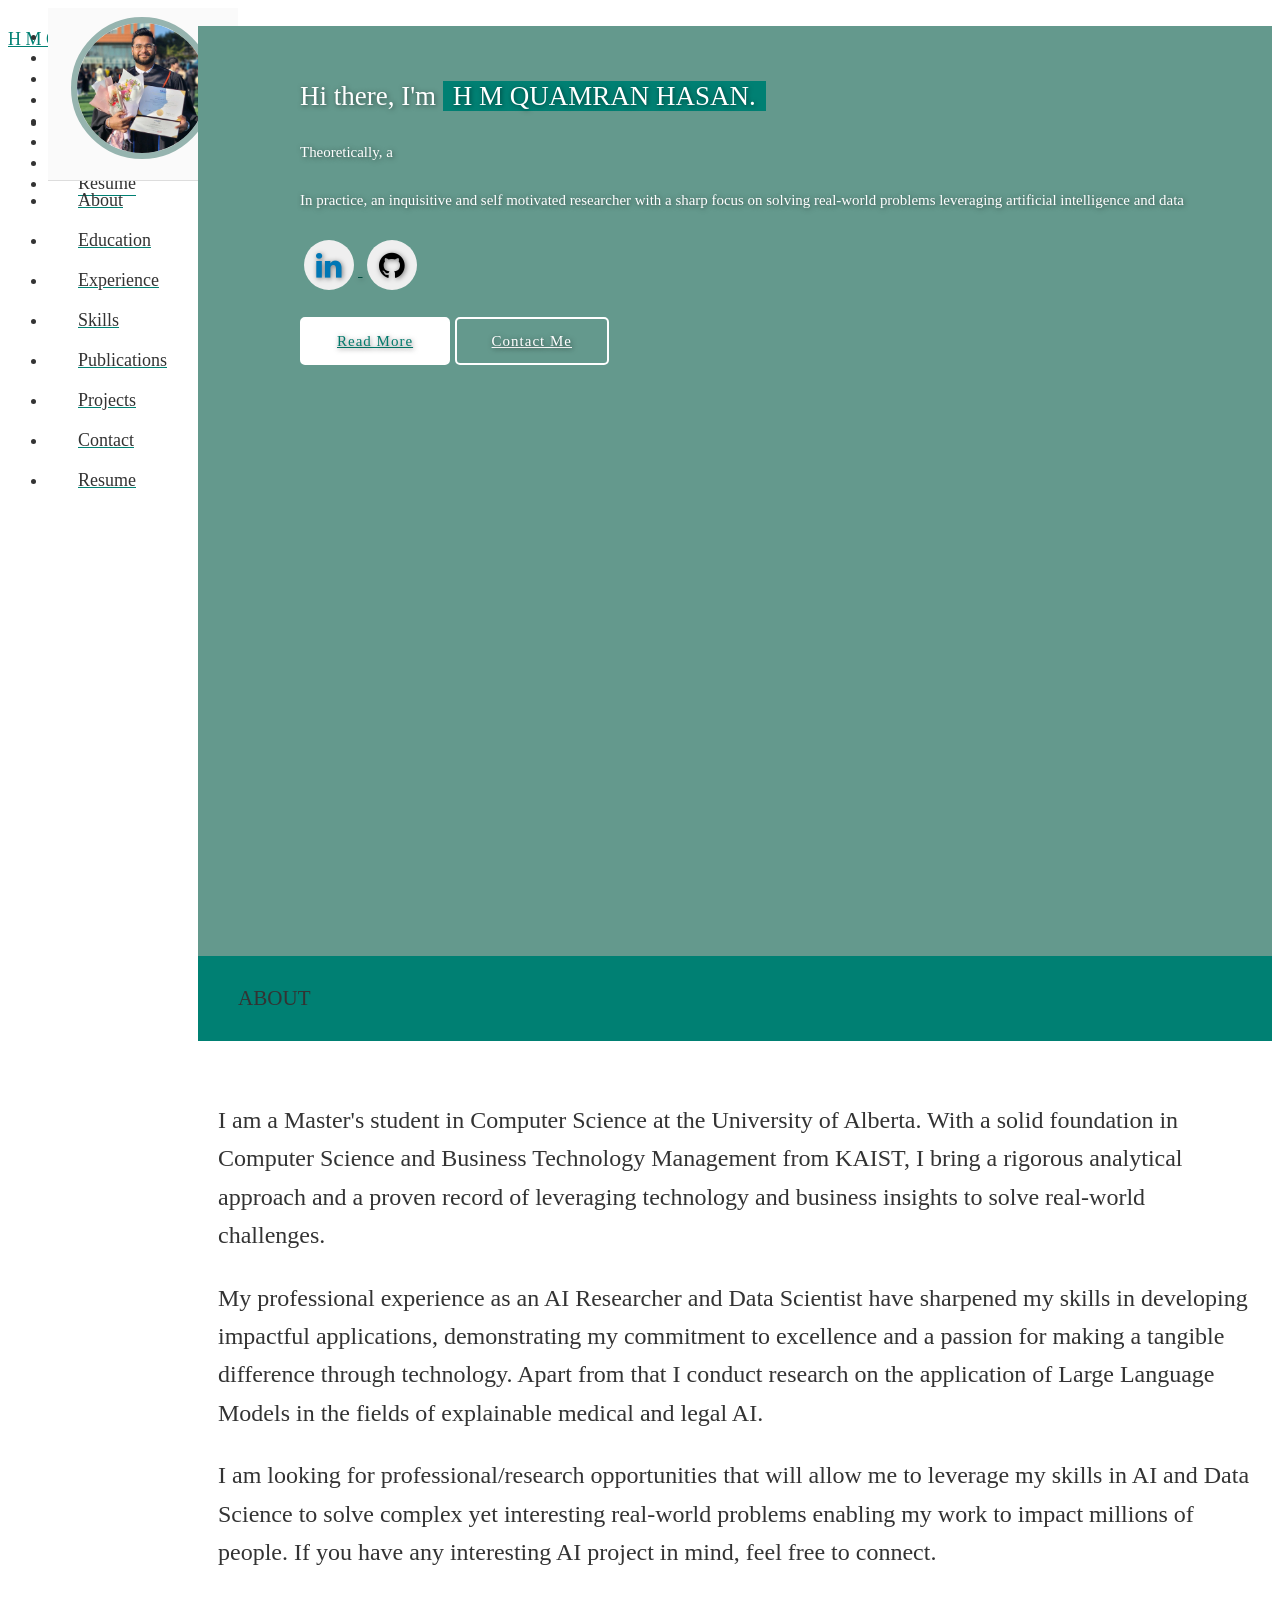
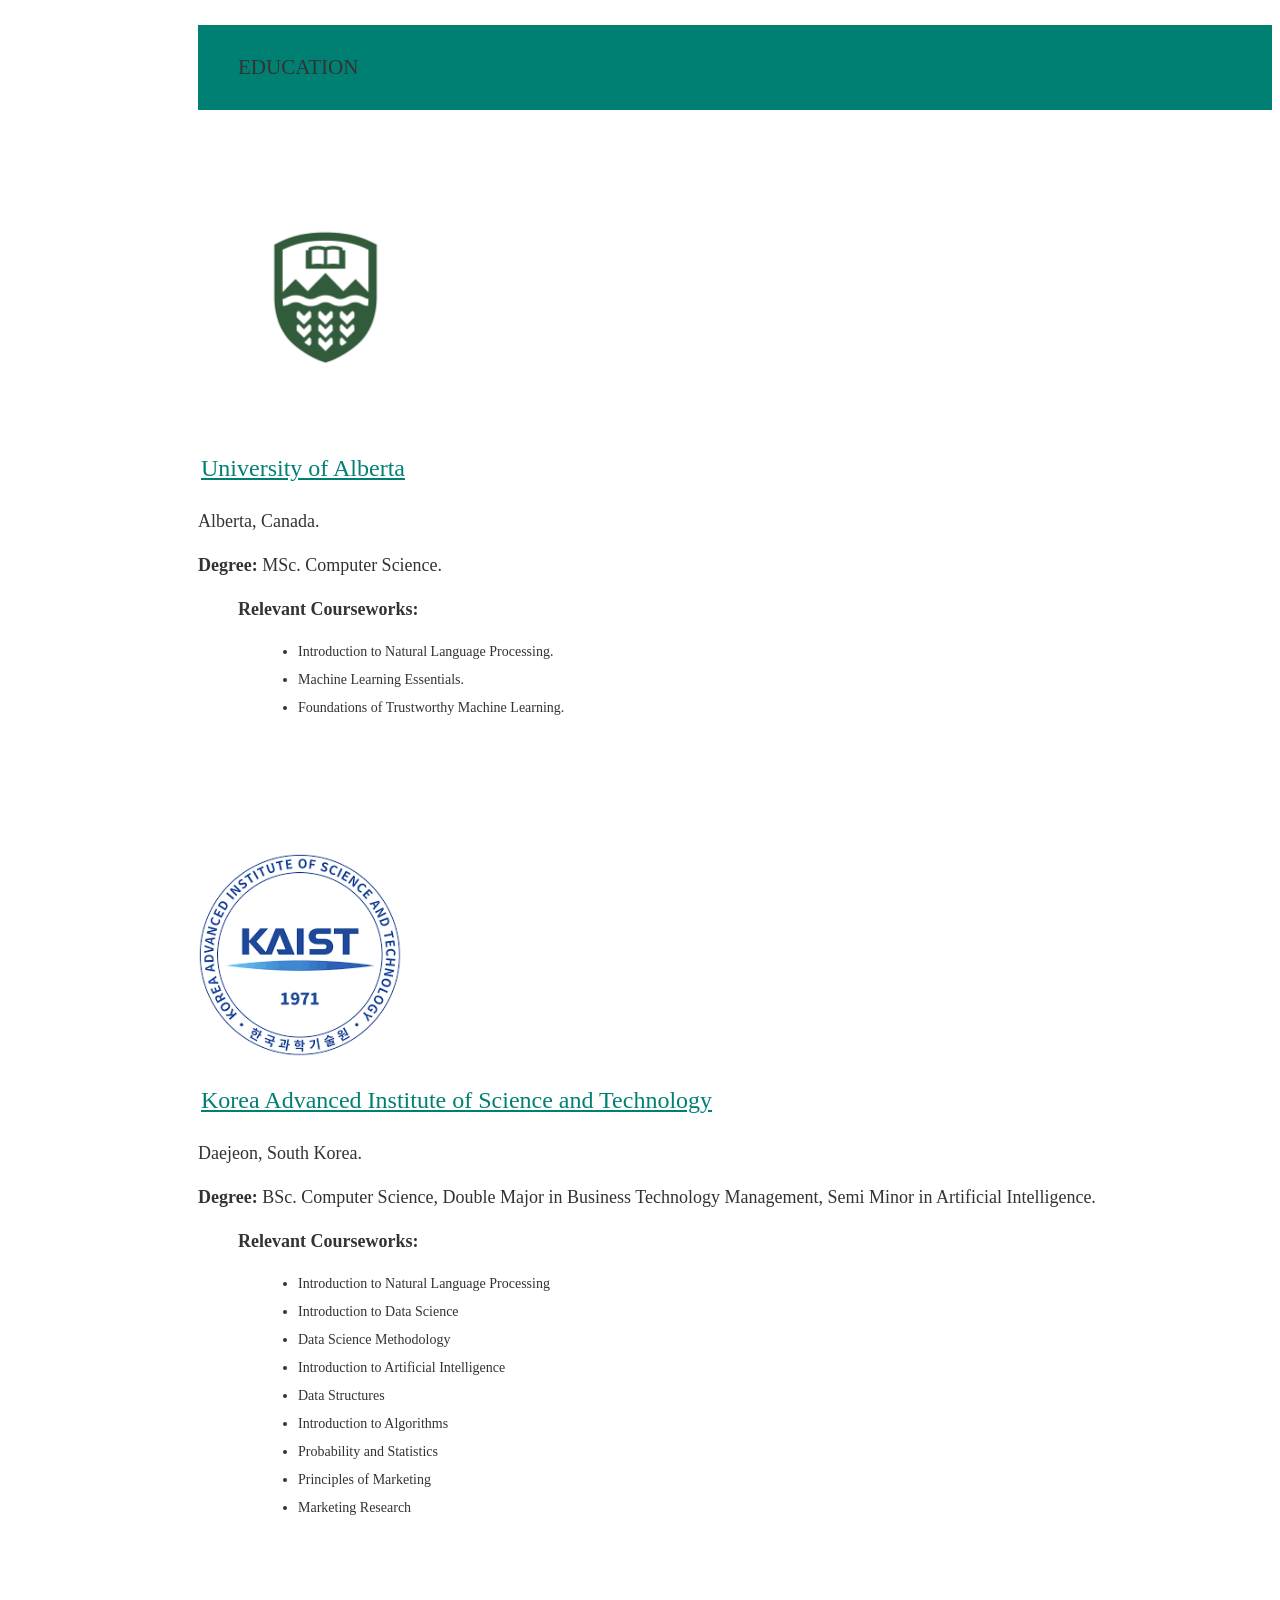
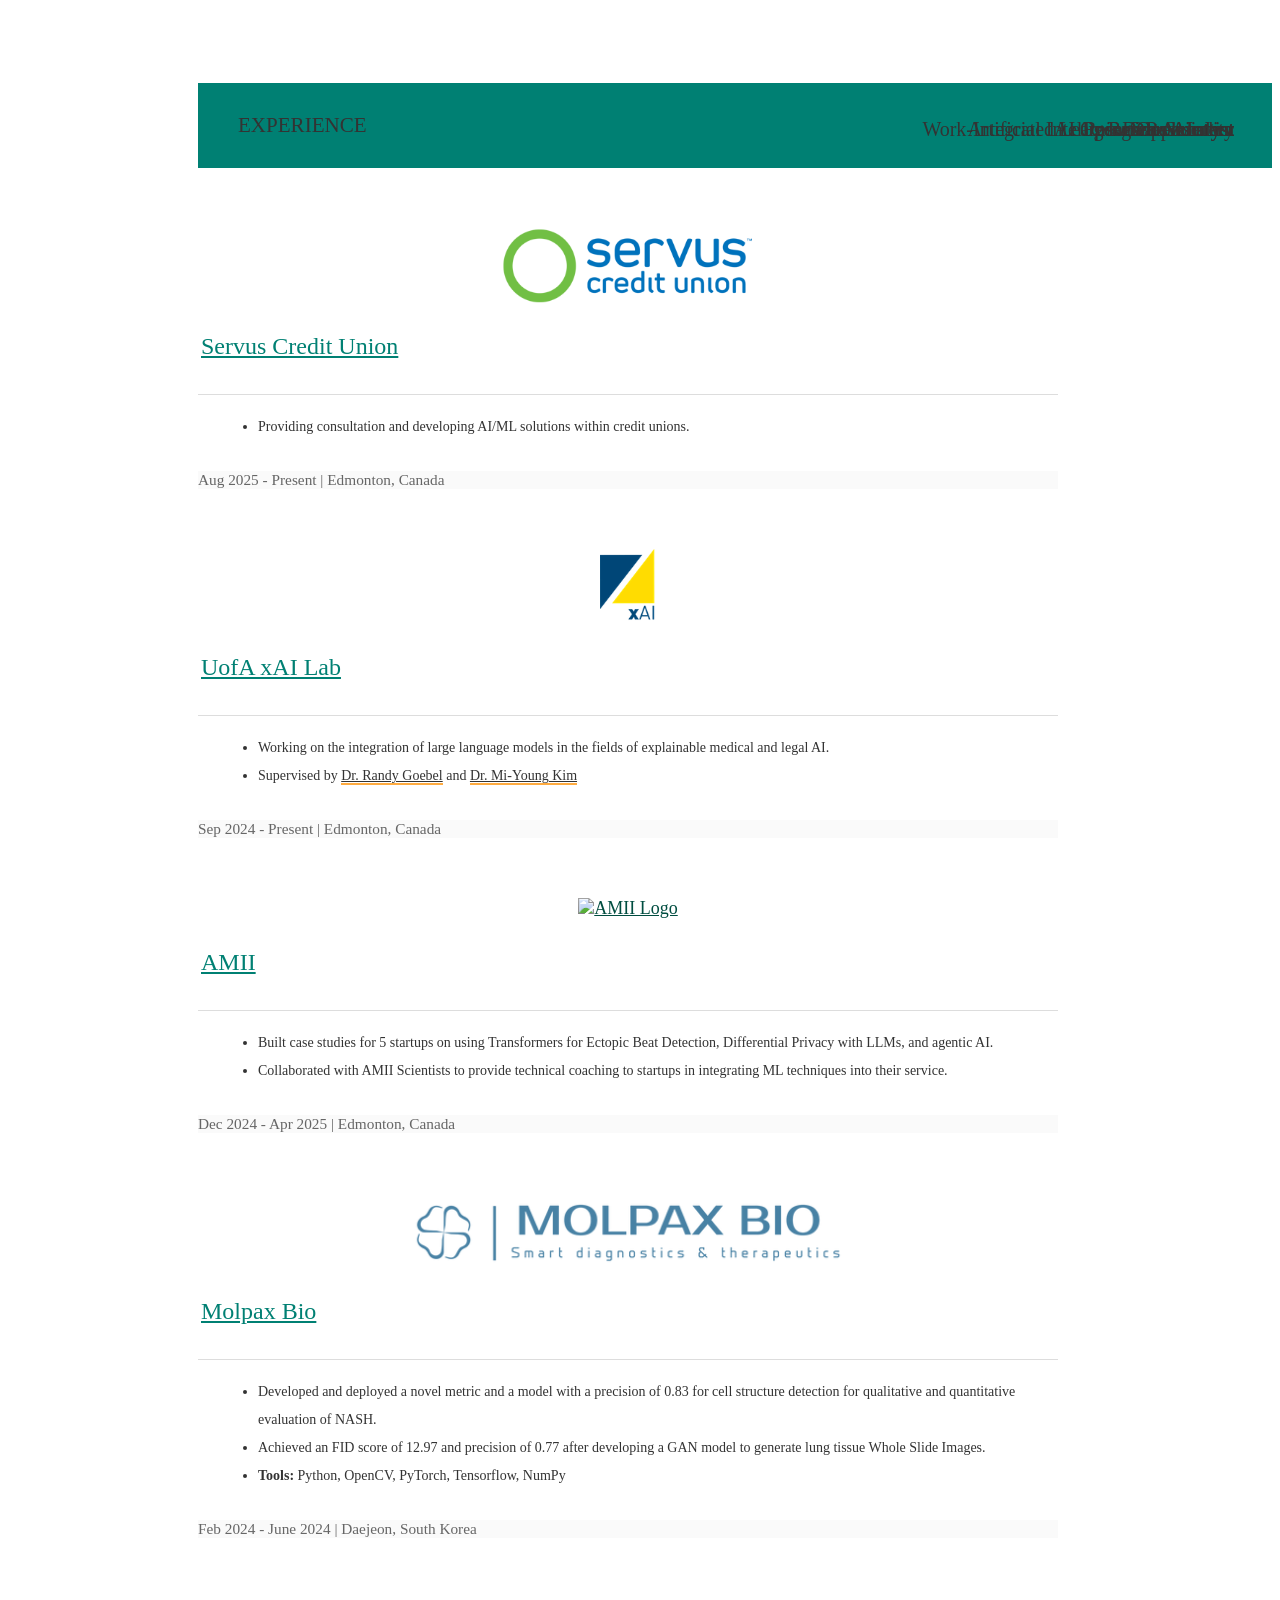
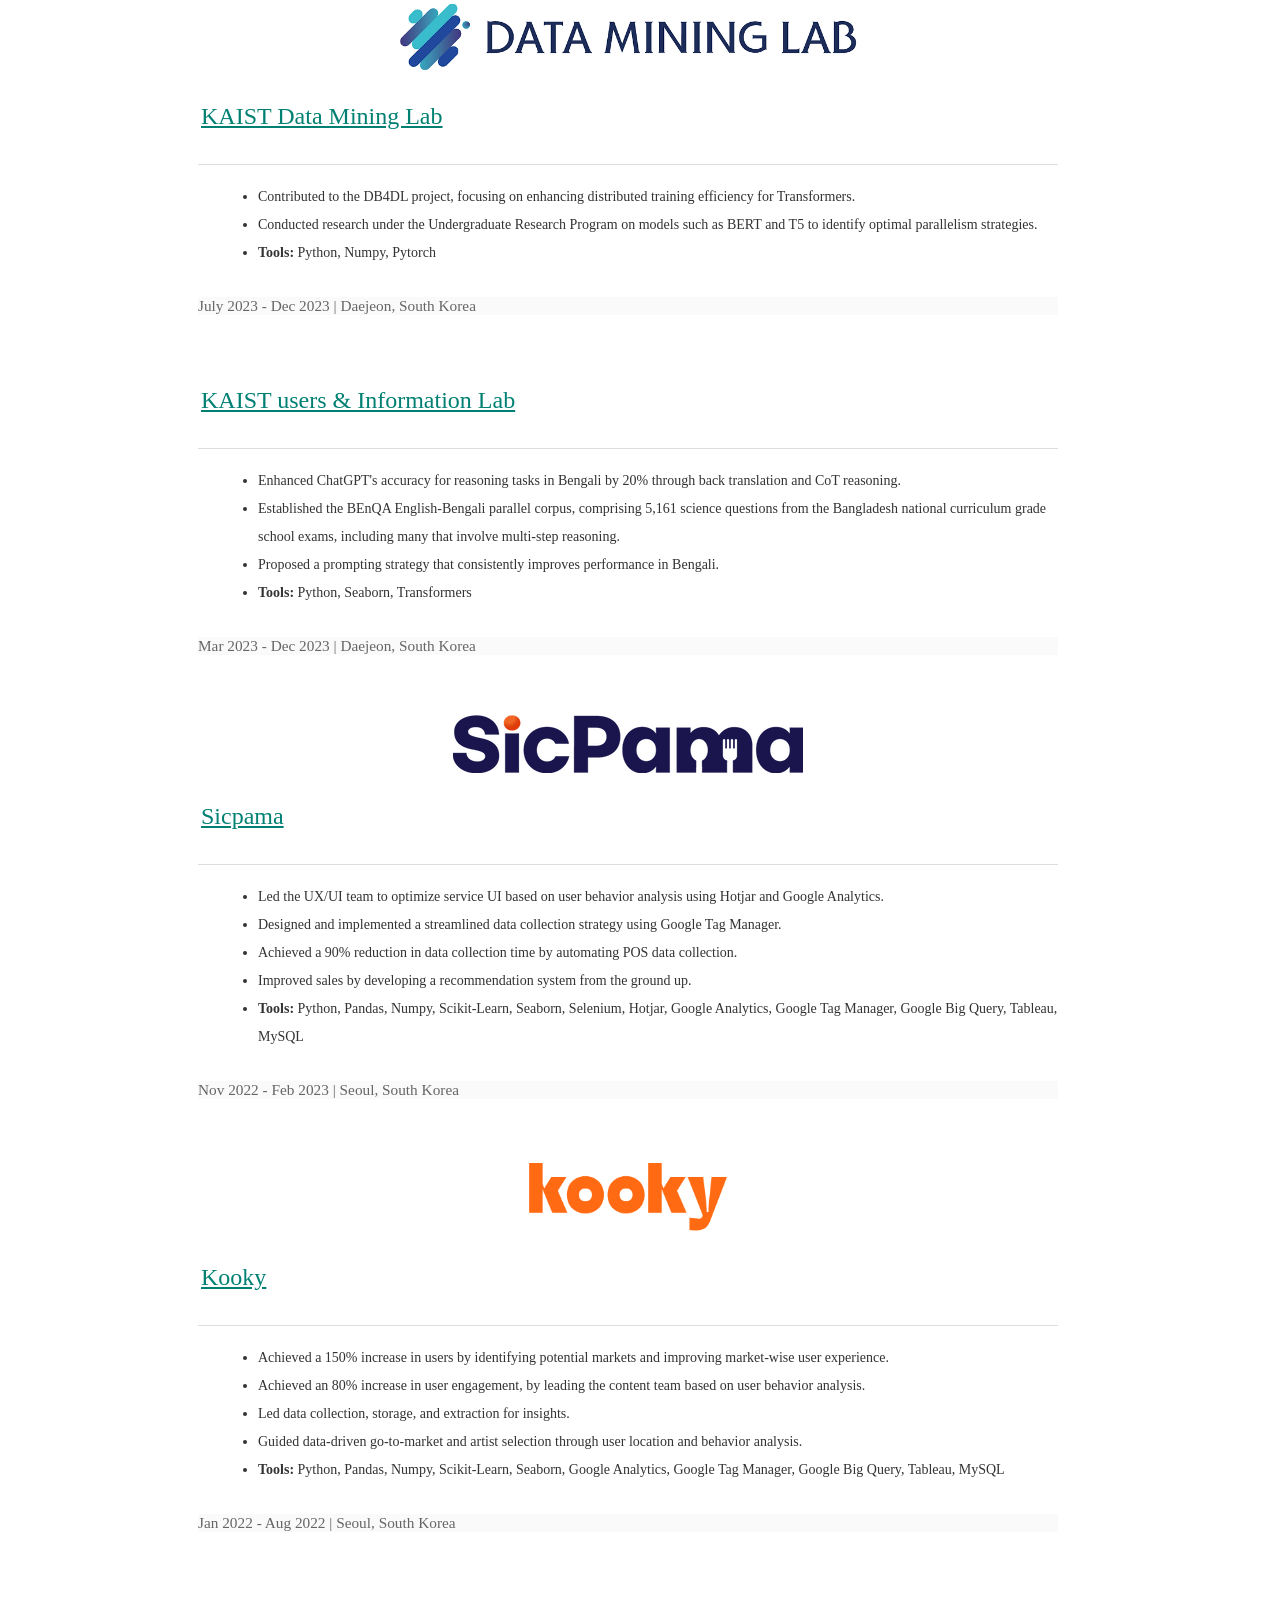
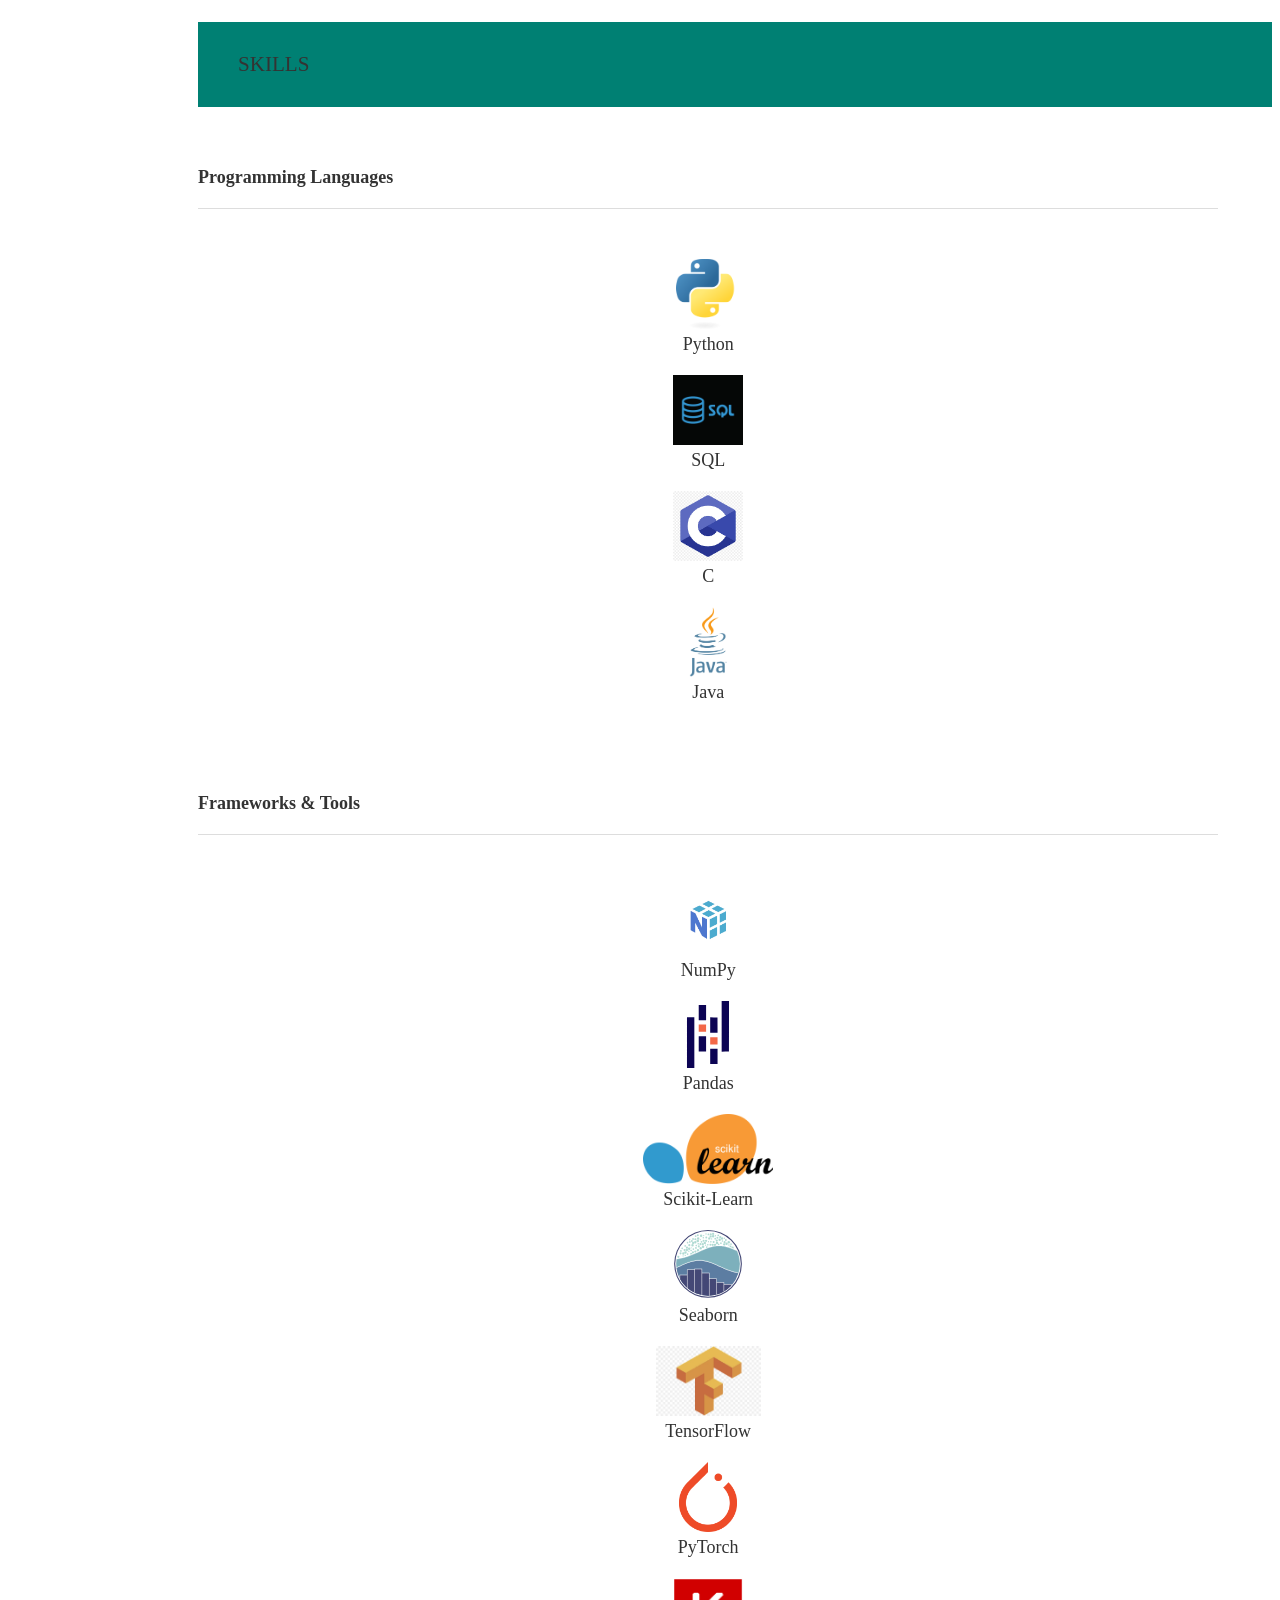
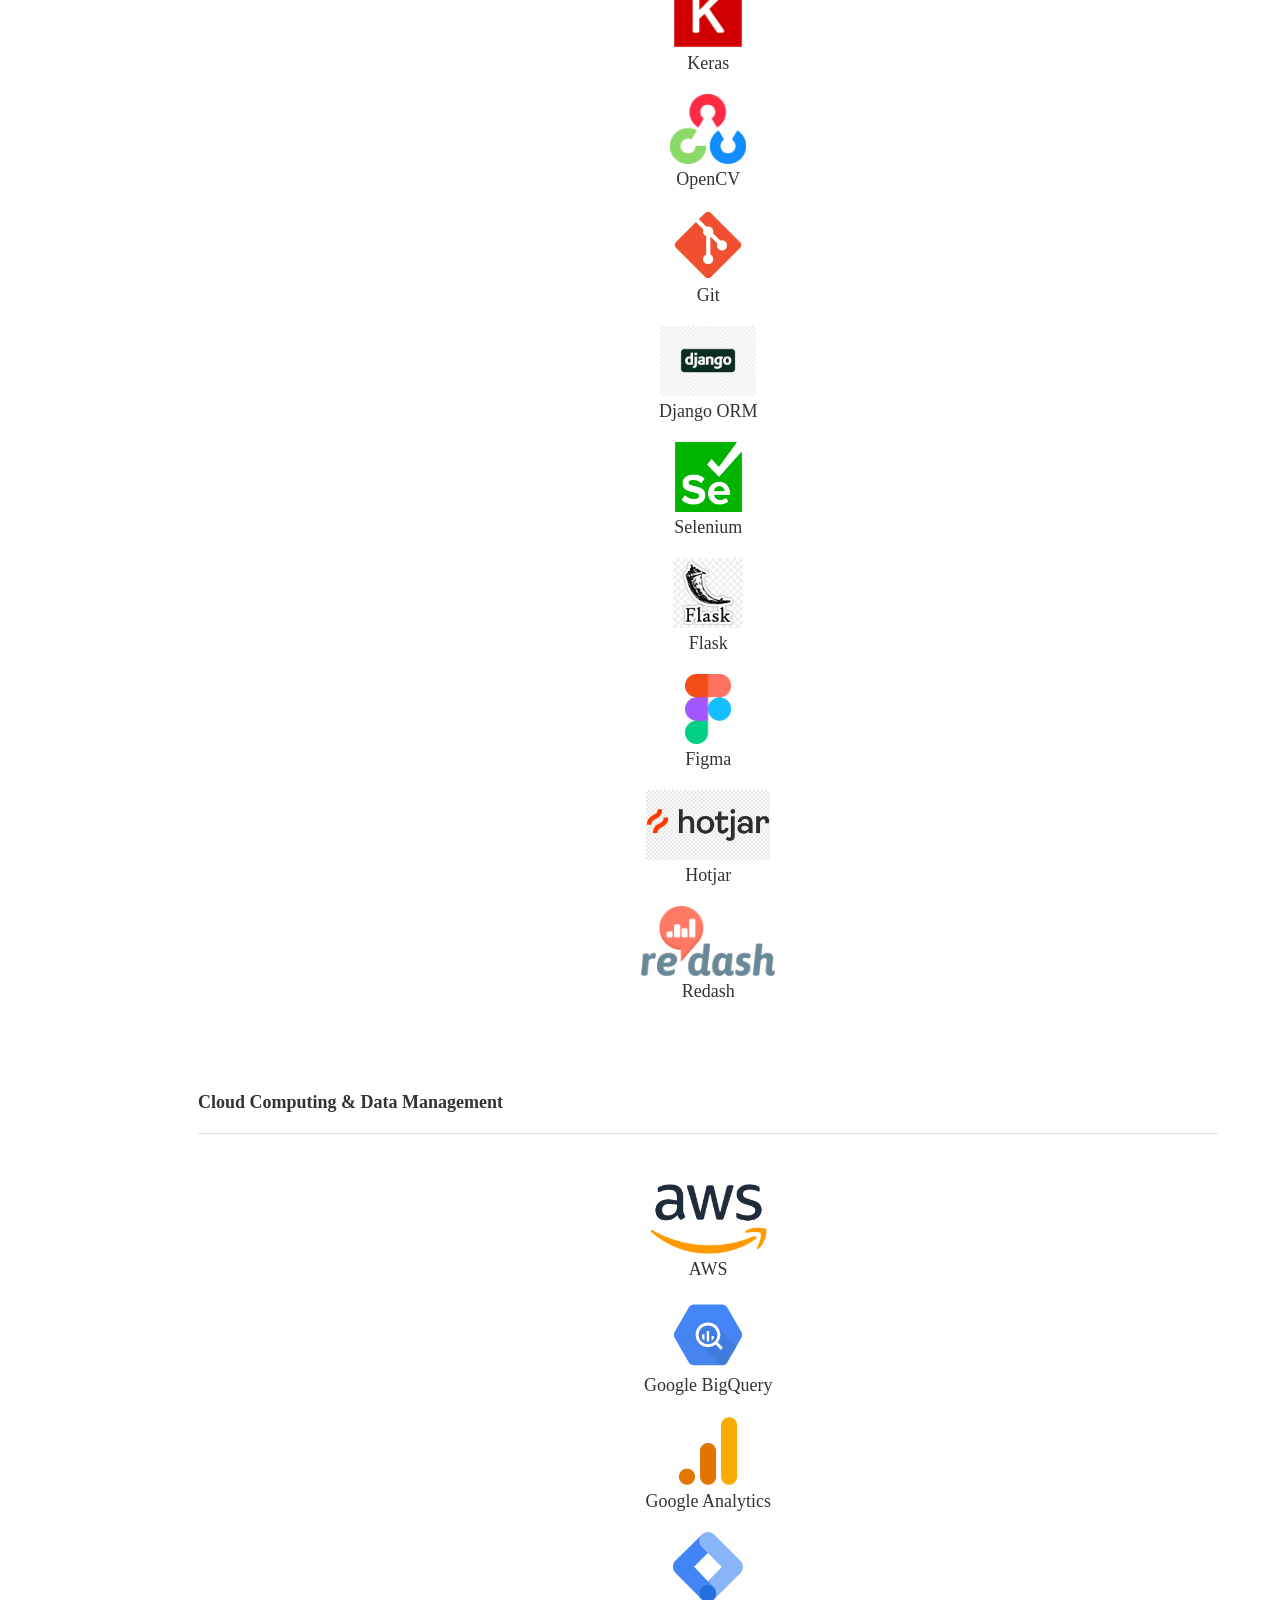
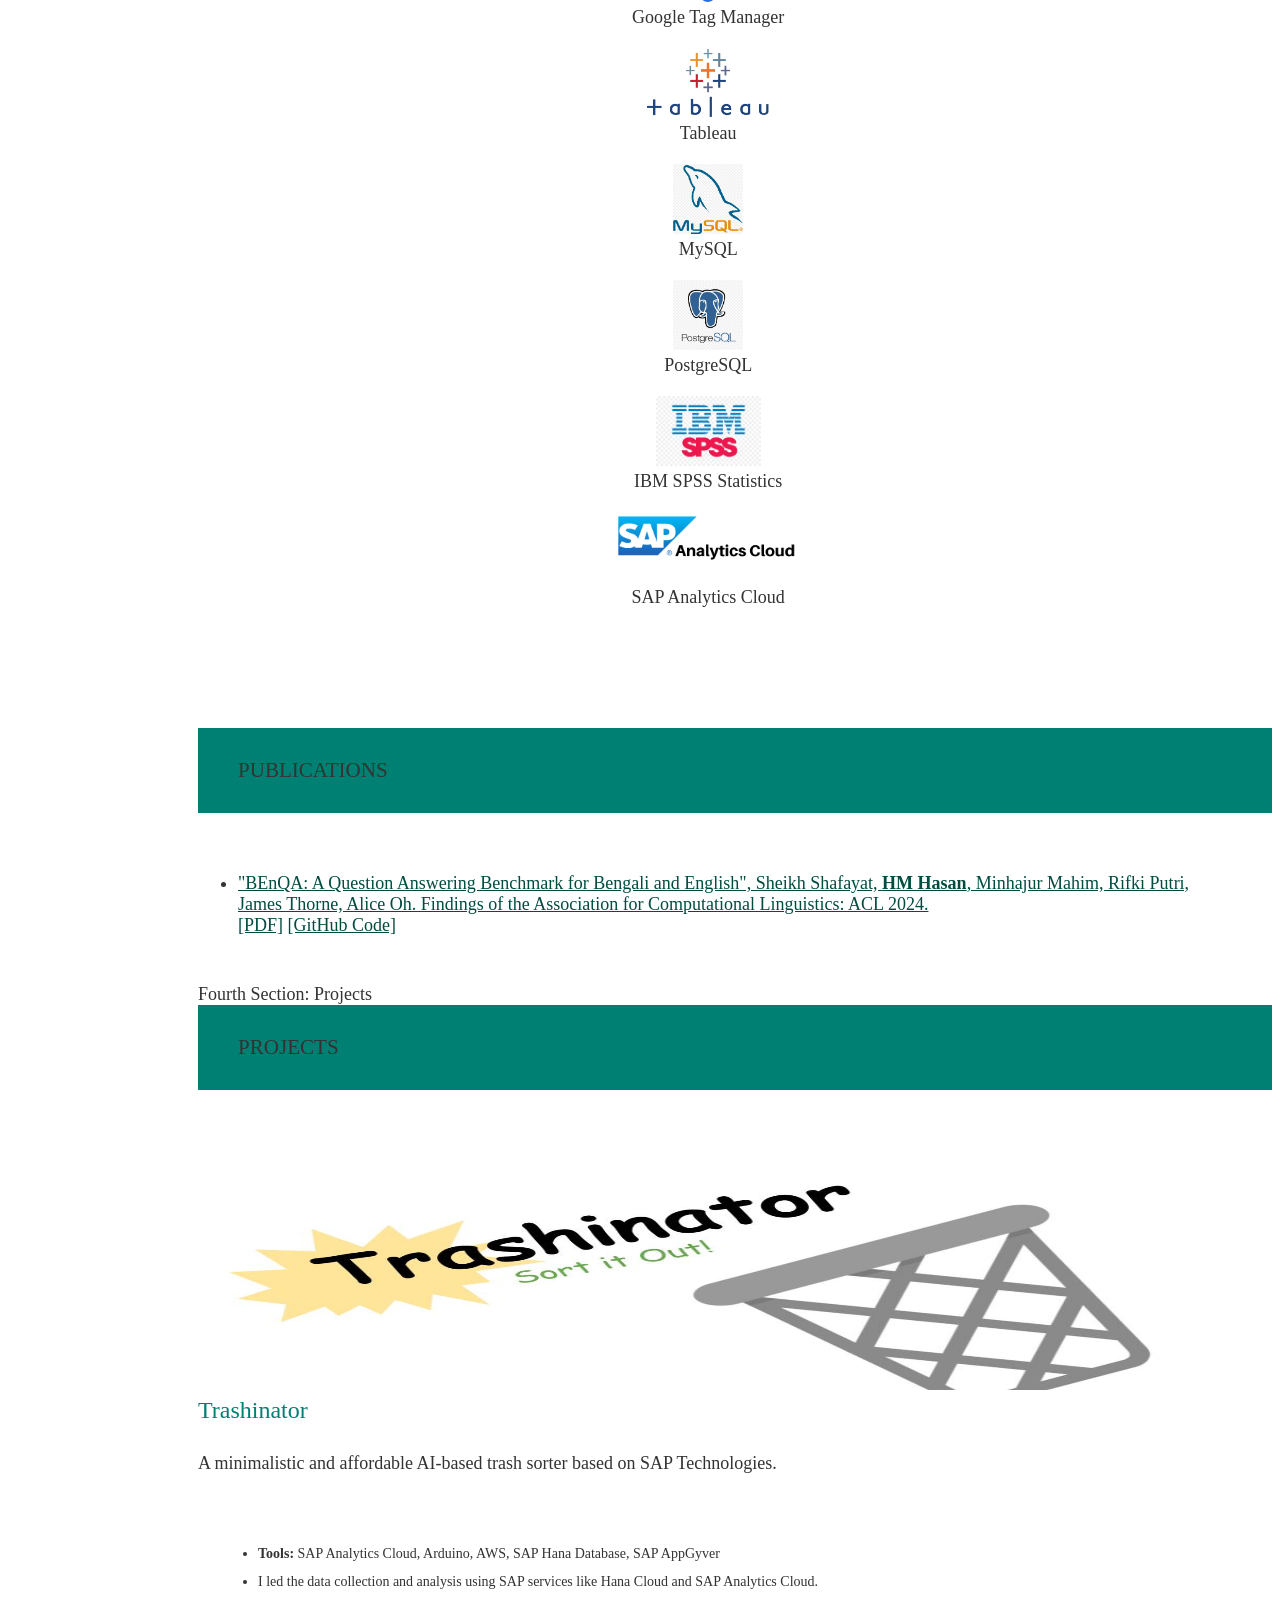
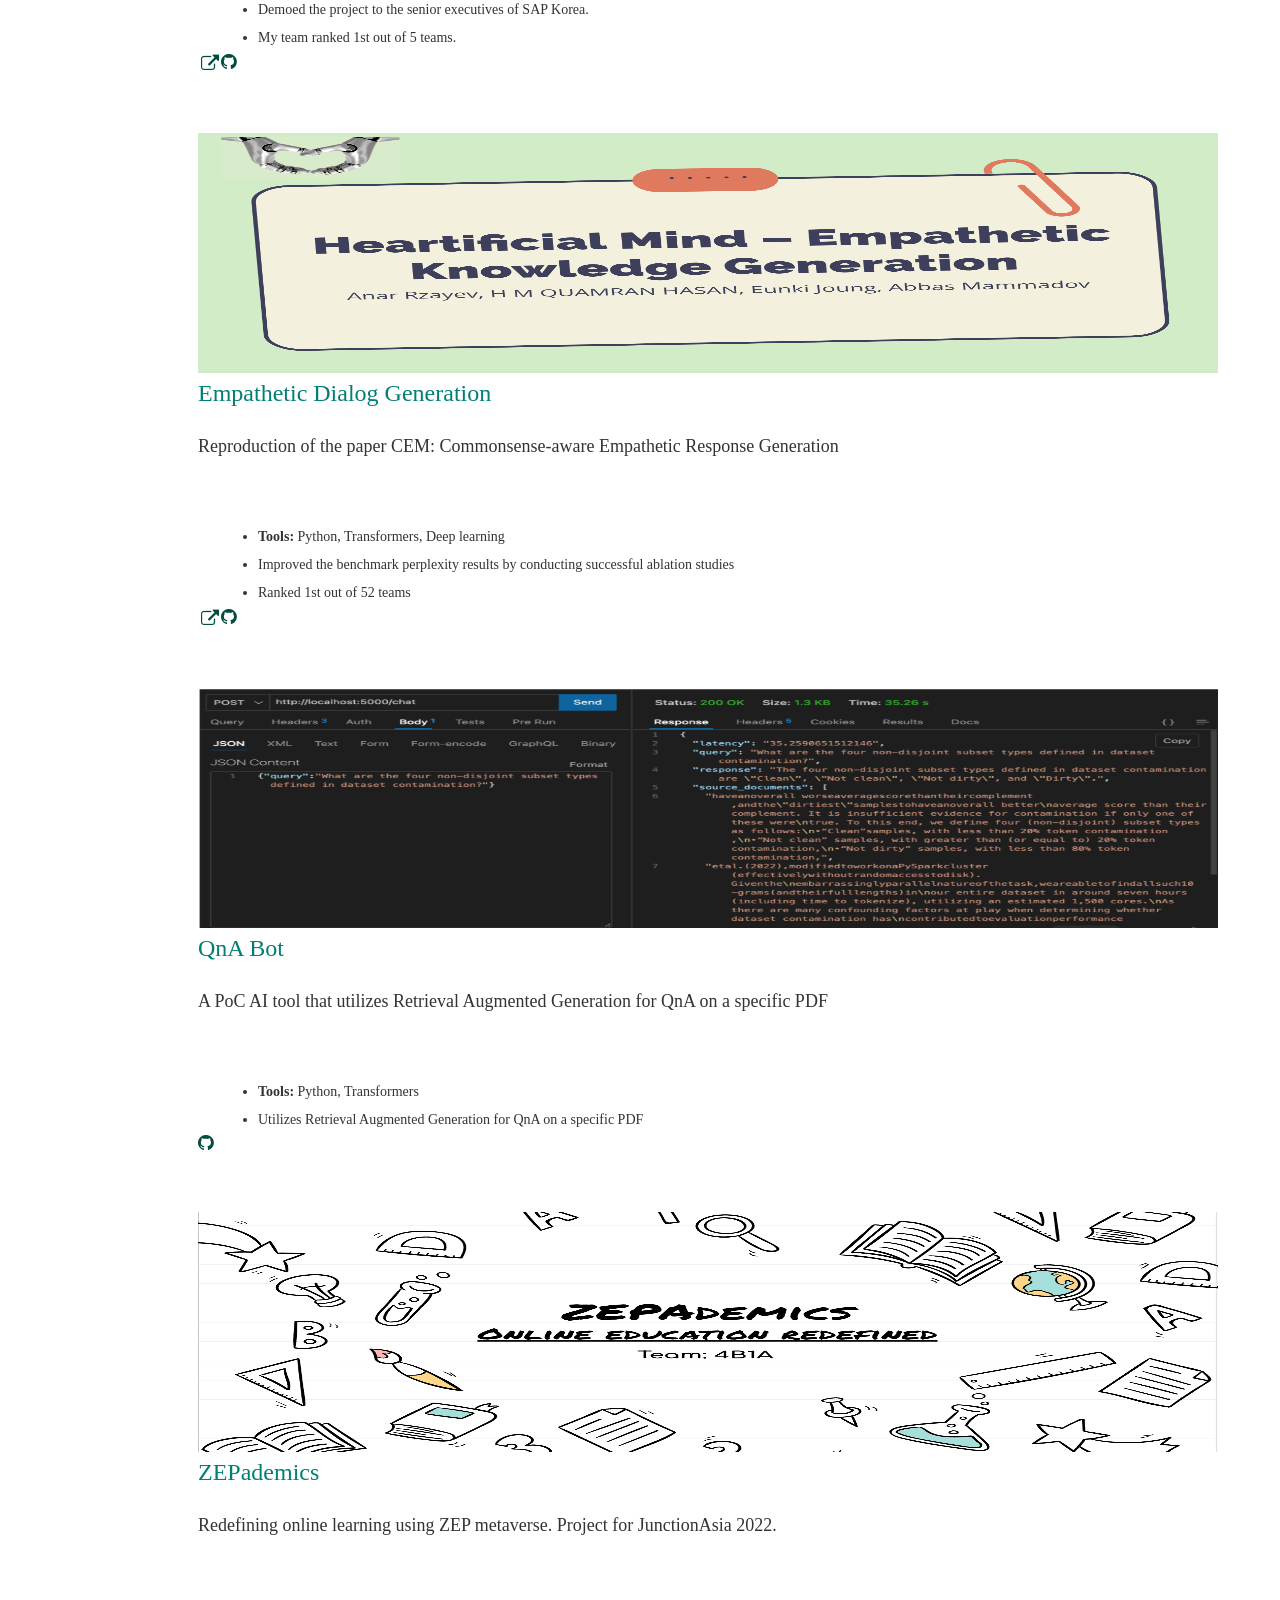
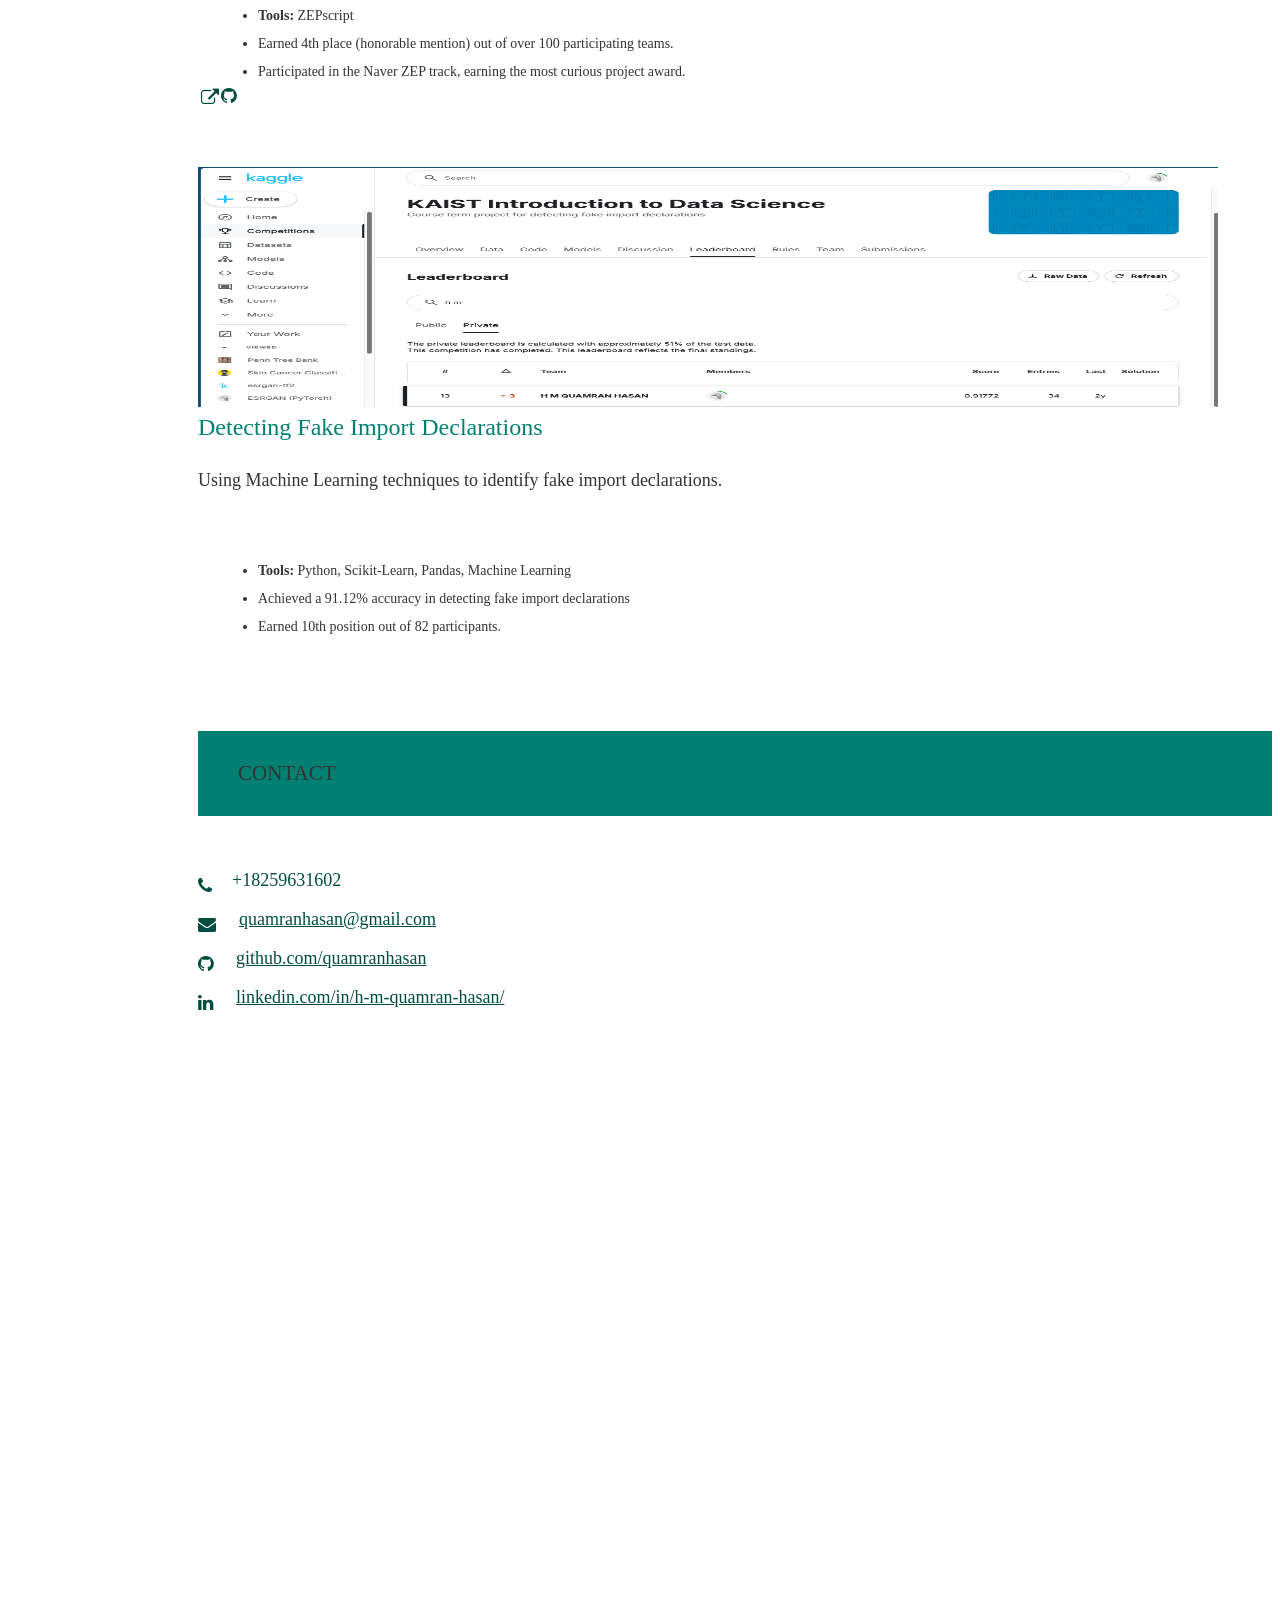
==== commit 127539ee: "Merge ed515427a354c8a73d215e1590ba3a0c9e77ed46 into 564a43c0afac8bb54e09065a636b182d83b9acbd" ====
--- a/index.html
+++ b/index.html
@@ -20,62 +20,32 @@
   <link rel="stylesheet" href="//maxcdn.bootstrapcdn.com/font-awesome/4.3.0/css/font-awesome.min.css" />
   <!-- Custom Styles-->
   <link rel="stylesheet" href="/assets/css/style.css" />
-  <title>Varad Bhogayata | Software Developer</title>
+  <title>H M QUAMRAN HASAN | AI Operations Analyst</title>
 
   <!-- Global site tag (gtag.js) - Google Analytics -->
-  <script async src="https://www.googletagmanager.com/gtag/js?id=UA-126939217-2"></script>
+  <!-- Google tag (gtag.js) -->
+  <script async src="https://www.googletagmanager.com/gtag/js?id=G-HVKQC0JCJQ"></script>
   <script>
     window.dataLayer = window.dataLayer || [];
-    function gtag() { dataLayer.push(arguments); }
+    function gtag(){dataLayer.push(arguments);}
     gtag('js', new Date());
 
-    gtag('config', 'UA-126939217-2');
+    gtag('config', 'G-HVKQC0JCJQ');
   </script>
 
   <!-- Open Graph-->
   <meta property="og:locale" content="en_US" />
   <meta property="og:type" content="website" />
-  <meta property="og:title" content="Louis Savalle | Computer Engineering Student" />
-  <meta property="og:description" content="Computer Engineering Student" />
-  <meta property="og:url" content="https://lou1555.github.io/" />
-  <meta property="og:site_name" content="Louis Savalle | Computer Engineering Student" />
-  <meta property="article:publisher" content="https://lou1555.github.io/" />
-  <meta property="og:image" content="https://lou1555.github.io/examples/preview.JPG" />
-  <!-- Twitter -->
-  <meta name="twitter:card" content="summary" />
-  <meta name="twitter:site" content="@varad_bhogayata" />
-  <meta name="twitter:title" content="Coder | Technofreak | Explorer | Minimalist | Humane" />
-  <meta name="twitter:description" content="Software Developer" />
-  <meta name="twitter:url" content="https://twitter.com/varad_bhogayata" />
-  <meta name="author" content="Varad Bhogayata" />
-  <meta name="description" content="Software Developer with a passion for backend development and artificial intelligence." />
-  <link rel="apple-touch-icon" sizes="57x57" href="/assets/img/favicon/apple-icon-57x57.png" />
-  <link rel="apple-touch-icon" sizes="60x60" href="/assets/img/favicon/apple-icon-60x60.png" />
-  <link rel="apple-touch-icon" sizes="72x72" href="/assets/img/favicon/apple-icon-72x72.png" />
-  <link rel="apple-touch-icon" sizes="76x76" href="/assets/img/favicon/apple-icon-76x76.png" />
-  <link rel="apple-touch-icon" sizes="114x114" href="/assets/img/favicon/apple-icon-114x114.png" />
-  <link rel="apple-touch-icon" sizes="120x120" href="/assets/img/favicon/apple-icon-120x120.png" />
-  <link rel="apple-touch-icon" sizes="144x144" href="/assets/img/favicon/apple-icon-144x144.png" />
-  <link rel="apple-touch-icon" sizes="152x152" href="/assets/img/favicon/apple-icon-152x152.png" />
-  <link rel="apple-touch-icon" sizes="180x180" href="/assets/img/favicon/apple-icon-180x180.png" />
-  <link rel="icon" type="image/png" sizes="192x192" href="/assets/img/favicon/android-icon-192x192.png" />
-  <link rel="icon" type="image/png" sizes="32x32" href="/assets/img/favicon/favicon-32x32.png" />
-  <link rel="icon" type="image/png" sizes="96x96" href="/assets/img/favicon/favicon-96x96.png" />
-  <link rel="icon" type="image/png" sizes="16x16" href="/assets/img/favicon/favicon-16x16.png" />
-  <link rel="manifest" href="/assets/img/favicon/manifest.json" />
+  <meta property="og:title" content="H M QUAMRAN HASAN | AI Operations Analyst" />
+  <meta property="og:description" content="Research Assistantr" />
+  <meta property="og:url" content="https://quamranhasan.github.io/" />
+  <meta property="og:site_name" content="H M QUAMRAN HASAN | Research Assistant" />
+  <meta property="article:publisher" content="https://quamranhasan.github.io/" />
   <meta name="msapplication-TileColor" content="#ffffff" />
-  <meta name="msapplication-TileImage" content="/assets/img/favicon/ms-icon-144x144.png" />
   <meta name="theme-color" content="#ffffff" />
   <meta name="robots" content="index, follow" />
-  <!-- Google Site Verification for indexing -->
-  <meta name="google-site-verification" content="_qxK8tePiU2fhnwlwnJ7pkDFnj1k2EiKq_cYGy1Cb84" />
 </head>
-
 <body>
-  <!-- Google Tag Manager (noscript) -->
-  <noscript><iframe src="https://www.googletagmanager.com/ns.html?id=GTM-PGZH8HT"
-  height="0" width="0" style="display:none;visibility:hidden"></iframe>
-  </noscript>
   
   <!-- Navigation Menu-->
   <!-- Nav class 1 -->
@@ -85,7 +55,7 @@
       <li class="logo">
         <a id="logo-container" aria-label="Navigate to the beginning of the page" href="#intro"
           class="brand-logo grey-blue-text">
-          <img src="/assets/img/passport-new.jpg" class="circle img-responsive profile-pic" alt="avatar">
+          <img src="/assets/img/dp.jpeg" class="circle img-responsive profile-pic" alt="avatar">
         </a>
       </li>
 
@@ -93,10 +63,28 @@
         <a aria-label="Navigate to the About section" href="#about" class="waves-effect waves-dark teal-text"><i
             class="mdi-social-person small"></i><span>About</span></a>
       </li>
+
+      <li class="bold">
+
+        <a aria-label="Navigate to the Education section" href="#education" class="waves-effect waves-dark teal-text"><i
+            class="mdi-social-school small"></i><span>Education</span></a>
+      </li>
+
       <li class="bold">
         <a aria-label="Navigate to the Experience section" href="#experience"
           class="waves-effect waves-dark teal-text"><i
             class="mdi-action-trending-up small"></i><span>Experience</span></a>
+      </li>
+
+      <li class="bold">
+        <a aria-label="Navigate to the Skills section" href="#skills" class="waves-effect waves-dark teal-text"><i
+            class="mdi-action-assessment small"></i><span>Skills</span></a>
+      </li>
+
+      <li class="bold">
+        <a aria-label="Navigate to the Publications section" href="#publications"
+          class="waves-effect waves-dark teal-text"><i
+            class="mdi-action-trending-up small"></i><span>Publications</span></a>
       </li>
 
       <li class="bold">
@@ -106,24 +94,11 @@
             class="mdi-av-my-library-books small"></i><span>Projects</span></a>
       </li>
 
-      <li class="bold">
-        <!--
-        ICONS:
-        mdi-action-assessment
-        mdi-social-poll
-        mdi-av-equalizer
-        -->
-        <a aria-label="Navigate to the Skills section" href="#skills" class="waves-effect waves-dark teal-text"><i
-            class="mdi-action-assessment small"></i><span>Skills</span></a>
-      </li>
+
       
-      <li class="bold">
-        <!--
-        ICONS:
-        -->
-        <a aria-label="Navigate to the Education section" href="#education" class="waves-effect waves-dark teal-text"><i
-            class="mdi-social-school small"></i><span>Education</span></a>
-      </li>
+
+
+
 
       <li class="bold">
         <!-- 
@@ -136,18 +111,7 @@
       </li>
 
       <li class="bold">
-        <!--
-        ICONS:
-        1. mdi-action-description
-        2. mdi-file-folder
-        3. mdi-file-folder-open
-        4. mdi-file-attachment
-        5. mdi-file-folder-shared
-        -->
-        <!-- <a aria-label="Open Varad's resume in a new tab" href="#resume" target="_blank"
-          onclick="window.open('https://drive.google.com/file/d/1vYi-bMyIsZPve0x_clxY8xsDtiHiOMd3/view?usp=sharing')"
-          class="waves-effect waves-dark teal-text"><i class="mdi-file-folder-open small"></i><span>Resume</span></a> -->
-        <a aria-label="Open Varad's resume in a new tab" href="https://varadbhogayata.github.io/assets/resume/Varad_Bhogayata_Resume.pdf" target="_blank"
+        <a aria-label="Open Quamran's resume in a new tab" href="https://quamranhasan.github.io/assets/resume/resume_H M QUAMRAN HASAN.pdf" target="_blank"
         class="waves-effect waves-dark teal-text"><i class="mdi-file-folder-open small"></i><span>Resume</span></a>  
       </li>
     </ul>
@@ -158,8 +122,8 @@
     <a aria-label="Toggle visibility of the mobile navbar" href="#" data-activates="slide-out"
       class="button-collapse"><i class="mdi-navigation-menu"></i></a>
     <div class="name-title">
-      <a id="name" aria-label="Navigate to the beginning of the page" href="#" class="teal-text">Varad
-        Bhogayata</a><span class="black-text">Software Developer</span>
+      <a id="name" aria-label="Navigate to the beginning of the page" href="#" class="teal-text">H M QUAMRAN HASAN
+      </a><span class="black-text">AI Operations Analyst</span>
     </div>
   </nav>
 
@@ -170,31 +134,40 @@
         <a aria-label="Navigate to the About section" href="#about" class="waves-effect waves-dark teal-text"><i
             class="mdi-social-person small"></i><span>About</span></a>
       </li>
+      
+      <li class="bold">
+        <a aria-label="Navigate to the Education section" href="#education" class="waves-effect waves-dark teal-text"><i
+            class="mdi-social-school small"></i><span>Education</span></a>
+      </li>
+
       <li class="bold">
         <a aria-label="Navigate to the Experience section" href="#experience"
           class="waves-effect waves-dark teal-text"><i
             class="mdi-action-trending-up small"></i><span>Experience</span></a>
       </li>
+      
+      <li class="bold">
+        <a aria-label="Navigate to the Skills section" href="#skills" class="waves-effect waves-dark teal-text"><i
+            class="mdi-action-assessment small"></i><span>Skills</span></a>
+      </li>
+
+      <li class="bold">
+        <a aria-label="Navigate to the Publications section" href="#publications" class="waves-effect waves-dark teal-text"><i
+            class="mdi-social-school small"></i><span>Publications</span></a>
+      </li>
+
       <li class="bold">
         <a aria-label="Navigate to the Projects section" href="#projects" class="waves-effect waves-dark teal-text"><i
             class="mdi-av-my-library-books small"></i><span>Projects</span></a>
       </li>
-      <li class="bold">
-        <a aria-label="Navigate to the Skills section" href="#skills" class="waves-effect waves-dark teal-text"><i
-            class="mdi-action-assessment small"></i><span>Skills</span></a>
-      </li>
-
-      <li class="bold">
-        <a aria-label="Navigate to the Education section" href="#education" class="waves-effect waves-dark teal-text"><i
-            class="mdi-social-school small"></i><span>Education</span></a>
-      </li>
+
       <li class="bold">
         <a aria-label="Navigate to the Contact section" href="#contact" class="waves-effect waves-dark teal-text"><i
             class="mdi-content-mail small"></i><span>Contact</span></a>
       </li>
       <li class="bold">
-        <a aria-label="Open Varad's Resume in a new tab"
-          href="https://drive.google.com/file/d/1B6MZ1z0-7NsefC3Lm_q-uhib28MTqpE9/view?usp=sharing" target="_blank"
+        <a aria-label="Open Quamran's Resume in a new tab"
+          href="/assets/resume/resume_H M QUAMRAN HASAN.pdf" target="_blank"
           class="waves-effect waves-dark teal-text"><i class="mdi-file-folder-open small"></i><span>Resume</span></a>
       </li>
     </ul>
@@ -209,36 +182,23 @@
         <div class="col-md-9">
           <div class="content section-padding valign" style="margin-left: 10%; margin-top: 50px;">
             <div class="caption">
-              <h2>Hi, I'm <span class="teal">Louis Savalle.</span></h2>
-              <h5 style="color:#fff">A <span class="typing" style="font-weight: 300; color:#004d40"></span></h5>
+              <h2>Hi there, I'm <span class="teal">H M QUAMRAN HASAN.</span></h2>
+              <h5 style="color:#fff">Theoretically, a <span class="typing" style="font-weight: 300; color:#004d40"></span></h5>
               <!-- <h5 style="color:#00796b">A <span class="typing" style="font-weight: 300; color:#fff"></span></h5> -->
-              <h5>Hard worker who enjoys solving a complex and challenging real-world problems.</h5>
+              <h5>In practice, an inquisitive and self motivated researcher with a sharp focus on solving real-world problems leveraging artificial intelligence and data</h5>
             </div>
             <div class="social">
-              <a href="http://linkedin.com/in/to be added" target="_blank">
+              <a href="https://www.linkedin.com/in/h-m-quamran-hasan/" target="_blank">
                 <button class="icon-btn linkedin">
                   <i class="fa fa-linkedin"></i>
                 </button>
               </a>
-              <a href="https://github.com/lou1555/" target="_blank">
+              <a href="https://github.com/quamranhasan" target="_blank">
                 <button class="icon-btn github">
                   <i class="fa fa-github"></i>
                 </button>
               </a>
 
-              <!-- <a href="https://angel.co/u/varad_bhogayata" target="_blank">
-                <button class="icon-btn angellist">
-                  <i class="fa fa-angellist"></i>
-                </button>
-              </a> -->
-
-              <!-- <a href="http://linkedin.com/in/varadbhogayata" target="_blank">
-                  <span class="fa-stack fa-lg">
-                    <i class="fa fa-circle fa-stack-2x"></i>
-                    <i class="fa fa-linkedin fa-stack-1x fa-inverse"></i>
-
-                  </span>
-              </a> -->
             </div>
             <div class='buttons'>
               <a href="#about" class="readme">Read More</a>
@@ -252,213 +212,532 @@
     <!-- Second Section: About -->
     <section id="about" class="section scrollspy">
       <h3 class="page-title white-text teal">About</h3>
-      <div class="container flow-text">
-        <!-- <blockquote>
-          <h2>
-            A Software Developer with a passion for Backend Development and Artificial Intelligence.
-
-          </h2>
-        </blockquote> -->        
+      <div class="flow-text">
+   
         <p>
-          I am a Computer Science  Student at the University of Toronto. I enjoy problem-solving and coding. Always strive to bring 100% to the work I do.
-
-          I have worked on technologies like Python, MySQL, HTML5, CSS, Java, C++ during my bachelor's. I have 12 months of professional work experience at RBC as a Software Developer Intern where I worked on building and maintaining internal tools used by thousands of employees.
+          I am a Master's student in Computer Science at the University of Alberta. With a solid foundation in Computer Science and Business Technology Management from KAIST,
+          I bring a rigorous analytical approach and a proven record of leveraging technology and business insights to solve real-world challenges. 
         </p>
-        <p>
-          <ul>
-            <li><b>Languages:</b> Python, C, C++, HTML/CSS</li>
-            <li><b>Databases:</b> MySQL</li>
-            <li><b>Libraries:</b> NumPy, Pandas</li>
-            <li><b>Frameworks:</b> PyTorch</li>
-            <li><b>Tools & Technologies:</b> Git</li>
-          </ul>
-          
+        
+        <p> 
+          My professional experience as an AI Researcher and Data Scientist have 
+          sharpened my skills in developing impactful applications, demonstrating my commitment to excellence and a passion for making a tangible difference through technology.
+          Apart from that I conduct research on the application of Large Language Models in the fields of explainable medical and legal AI.
         </p>
           
-        <!-- <p>
-          
-          Detail-oriented Software Developer with professional experience in Backend Development, Machine Learning, Computer Vision. I am adept in Python, Django, Flask, SQL, Machine Learning, Computer Vision.           
-        </p> -->
         <p>
-          Looking for an opportunity to work in a challenging position combining my skills in Software Engineering, which provides professional development, interesting experiences and personal growth.
+          I am looking for professional/research opportunities that will allow me to leverage my skills in AI and Data Science to solve complex yet interesting real-world problems
+          enabling my work to impact millions of people. If you have any interesting AI project in mind, feel free to connect. 
         </p>
-        <!-- <p>
-          Another Paragraph
-        </p>  -->
-        <!-- <p>
-        <strong>Current Focus</strong>:&nbsp;<a aria-label="Navigate to the Inclusive Design Patterns homepage"
-          href="https://www.smashingmagazine.com/inclusive-design-patterns/">Accessibility</a>&nbsp;//&nbsp;<a
-          aria-label="Navigate to the Full Stack React homepage"
-          href="https://www.fullstackreact.com/">React</a>&nbsp;//&nbsp;<a
-          aria-label='Navigate to the article "Scalable CSS"'
-          href="https://mrmrs.github.io/writing/2016/03/24/scalable-css/">Design Systems</a>
-        </p> -->
       </div>
     </section>
-
+<!-- Seventh Section: Education -->
+<section id="education" class="section scrollspy">
+  <h3 class="page-title white-text teal">Education</h3>
+  <div class="container">
+    <div class="row">
+      <!-- Education -->
+      <div class="col s12 m6 l6">
+        <a href="https://www.ualberta.ca/en/index.html" target="_blank"><img alt="UofA Logo"
+              src="/assets/img/uoa.png" class="responsive-img center-block" style="width:25%;" /></a>
+        <div class="card">
+          <div class="card-content">
+            <p>
+              <span class="card-title"><a href="https://www.ualberta.ca/en/index.html" target="_blank" class="teal-text hoverline">University of Alberta</a></span>
+            </p>
+            <p class="brown-text">Alberta, Canada.</p>
+            <p>
+              <b>Degree: </b>MSc. Computer Science.      
+              <br>
+            </p>
+
+            <ul>
+              <p>
+                <b>Relevant Courseworks:</b>
+              <ul>
+                <li>Introduction to Natural Language Processing.</li>
+                <li>Machine Learning Essentials.</li>
+                <li>Foundations of Trustworthy Machine Learning.</li>                 
+              </ul>
+              </p>
+
+            </ul>
+          </div>
+        </div>
+
+        
+      </div>
+
+
+      <div class="col s12 m6 l6">
+        <a href="https://www.kaist.ac.kr/en/" target="_blank"><img alt="KAIST Logo"
+              src="/assets/img/kaist.png" class="responsive-img center-block" style="width:20%;" /></a>
+        <div class="card">
+          <div class="card-content">
+            <p>
+              <span class="card-title"><a href="https://www.kaist.ac.kr/en/" target="_blank" class="teal-text hoverline">Korea Advanced Institute of Science and Technology</a></span>
+            </p>
+            <p class="brown-text">Daejeon, South Korea.</p>
+            <p>
+              <b>Degree: </b>BSc. Computer Science, Double Major in Business Technology Management, Semi Minor in Artificial Intelligence.     
+              <br>
+            </p>
+
+            <ul>
+              <p>
+                <b>Relevant Courseworks:</b>
+              <ul>
+                <li>Introduction to Natural Language Processing</li>
+                <li>Introduction to Data Science</li>
+                <li>Data Science Methodology</li>                 
+                <li>Introduction to Artificial Intelligence</li>
+                <li>Data Structures</li>  
+                <li>Introduction to Algorithms</li>  
+                <li>Probability and Statistics</li>  
+                <li>Principles of Marketing</li>  
+                <li>Marketing Research</li>                                    
+              </ul>
+              </p>
+
+            </ul>
+          </div>
+        </div>
+    </div>
+  </div>
+</section>
 
     <!-- Third Section: Experience -->
     <section id="experience" class="section scrollspy">
       <h3 class="page-title white-text teal">Experience</h3>
+
       <div class="container">
 
         <!-- Latest Experience -->
+
         <div class="card">
           <div class="card-content">
             <div class="row">
               <div class="col s12 m2">
-                <a href="https://www.zhiffy.com/" target="_blank"><img alt="Zhiffy logo"
-                    src="/assets/img/exp-zhiffy-logo-1.webp" class="responsive-img center-block" /></a>
+                <a href="https://servus.ca/" target="_blank"><img alt="Servus Logo"
+                    src="/assets/img/servuslogo.png" class="responsive-img center-block" /></a>
               </div>
               <!-- <div class="col s12 m10"> -->
               <div class="col s12 m10">
                 <p>
-                  <span class="card-title"><a href="https://www.zhiffy.com/" target="_blank"
-                      class="teal-text hoverline">Zhiffy</a></span>
-                </p>
-              </div>
-            </div>
-            <div class="role brown-text text-darken-2">Software Engineer</div>
+                  <span class="card-title"><a href="https://servus.ca/" target="_blank"
+                      class="teal-text hoverline">Servus Credit Union</a></span>
+                </p>
+              </div>
+            </div>
+            <div class="role brown-text text-darken-2">AI Operations Analyst</div>
             <ul>
               <li>
-                Developed and managed the backend of an e-commerce platform using Flask, MongoDB, and AWS.
-              </li>
-              <li>
-                Worked on three web applications targeting customers, selling vendors, and admin users; built 50+ RESTful APIs with functionalities
-such as login/sign up, view a product, add a product to cart, checkout the order, etc.
-              </li>
-              <li>Improved the response time by 20% by refactoring the codebase and changing database design and queries.</li>
-              <li>Added a bulk upload feature which reduced the manual work of adding products into a database.</li>
-              <li>
-                <b>Tools:</b> Python, Flask, MongoDB
+                Providing consultation and developing AI/ML solutions within credit unions.
               </li>
             </ul>
           </div>
           <div class="card-action">
-            <span>July 2020 - Nov 2020 | Hyderabad, India</span>
-          </div>
-        </div>
-
-        
+            <span>Aug 2025 - Present | Edmonton, Canada</span>
+          </div>
+        </div>
+
         <div class="card">
           <div class="card-content">
             <div class="row">
               <div class="col s12 m2">
-                <a href="https://www.meditab.com" target="_blank"><img alt="Meditab logo"
-                    src="/assets/img/exp-meditab-logo-500x500.jpg" class="responsive-img center-block" /></a>
+                <a href="https://sites.ualberta.ca/~amiixai/" target="_blank"><img alt="xAI Logo"
+                    src="/assets/img/xai_logo.png" class="responsive-img center-block" /></a>
               </div>
               <!-- <div class="col s12 m10"> -->
               <div class="col s12 m10">
                 <p>
-                  <span class="card-title"><a href="http://meditab.com" target="_blank"
-                      class="teal-text hoverline">Meditab</a></span>
-                </p>
-              </div>
-            </div>
-            <div class="role brown-text text-darken-2">Programmer Analyst</div>
+                  <span class="card-title"><a href="https://sites.ualberta.ca/~amiixai//" target="_blank"
+                      class="teal-text hoverline">UofA xAI Lab</a></span>
+                </p>
+              </div>
+            </div>
+            <div class="role brown-text text-darken-2">Research Assistant</div>
             <ul>
               <li>
-                Customized a tree-based optimization algorithm that separates drugs into distinct groups to maximize the concurrent execution of drug
-dispenser robots; improved an optimization algorithm that reduced the cycle-time of the automation process by 25%.
-              </li>
-              <li>
-                Devised a customized recursion algorithm to extend the functionality of the current environment to a multi-robot and multi-system
-environment
-              </li>
-              <li>
-                Built a modular video analytics app using Flask, OpenCV that tracks the location of each human in a multi-camera environment;
-utilized perspective transformation, object detection, and object tracking to find the location of a human.
-              </li>
-              <li>Increased the speed of the video analytics app by 20% by using a customized YOLOv3 algorithm to perform object detection and
-                DeepSORT algorithm for multi-object tracking.</li>
-              <li>
-                <b>Tools:</b> Python, Flask, OpenCV, Keras, Tensorflow, PyTorch
-              </li>
+                Working on the integration of large language models in the fields of explainable medical and legal AI.
+              </li>
+                <li>
+                  Supervised by 
+                  <a href="https://www.amii.ca/about/our-people/randy-goebel/" target="_blank">Dr. Randy Goebel</a> 
+                  and 
+                  <a href="https://sites.ualberta.ca/~miyoung2/" target="_blank">Dr. Mi-Young Kim</a>
+              </li>
+
             </ul>
           </div>
           <div class="card-action">
-            <span>Dec 2018 - July 2019 | Ahmedabad, India</span>
-          </div>
-        </div>
-
-        <!-- Experience 2 -->
+            <span>Sep 2024 - Present | Edmonton, Canada</span>
+          </div>
+        </div>
+
         <div class="card">
           <div class="card-content">
             <div class="row">
               <div class="col s12 m2">
-                <img alt="Mtag logo" src="/assets/img/exp-mtag-logo-250x250.jpg" class="responsive-img center-block" />
-
-              </div>
-
+                <a href="https://www.amii.ca/" target="_blank"><img alt="AMII Logo"
+                    src="https://findlogovector.com/wp-content/uploads/2019/07/alberta-machine-intelligence-institute-amii-logo-vector.png" class="responsive-img center-block" /></a>
+              </div>
               <!-- <div class="col s12 m10"> -->
               <div class="col s12 m10">
                 <p>
-                  <span class="card-title"><a href="#experience" class="teal-text hoverline">Mtag
-                      Innovations</a></span>
-                </p>
-              </div>
-            </div>
-            <div class="role brown-text text-darken-2">Software Developer</div>
+                  <span class="card-title"><a href="https://www.amii.ca/" target="_blank"
+                      class="teal-text hoverline">AMII</a></span>
+                </p>
+              </div>
+            </div>
+            <div class="role brown-text text-darken-2">Work-Integrated Learning Opportunity</div>
             <ul>
               <li>
-                Programmed a cloud-based web app using Flask and JavaScript aimed at storing, visualizing, and tracking temperature and humidity
-of each drug container to estimate the degradation of the drug.
-              </li>
-              <li>
-                Created an alert system to send notifications and emails when the parameters exceed the threshold.
-              </li>
-              <li>
-                <b>Tools:</b> Python, Flask, JavaScript
+                Built case studies for 5 startups on using Transformers for Ectopic Beat Detection, Differential Privacy with LLMs, and agentic AI.
+              </li>
+              <li>
+                Collaborated with AMII Scientists to provide technical coaching to startups in integrating ML techniques into their service.
               </li>
             </ul>
           </div>
           <div class="card-action">
-            <span>July 2018 - Nov 2018 | Ahmedabad, India</span>
-          </div>
-        </div>
-
-        <!-- Experience 3 -->
+            <span>Dec 2024 - Apr 2025 | Edmonton, Canada</span>
+          </div>
+        </div>
+
         <div class="card">
           <div class="card-content">
             <div class="row">
               <div class="col s12 m2">
-                <a href="https://www.cignex.com" target="_blank"><img alt="Cignex logo"
-                    src="/assets/img/exp-cignex-logo.png" class="responsive-img center-block" /></a>
-              </div>
+                <a href="https://www.molpax.com/" target="_blank"><img alt="Molpax Logo"
+                    src="/assets/img/molpax_logo.png" class="responsive-img center-block" /></a>
+              </div>
+              <!-- <div class="col s12 m10"> -->
               <div class="col s12 m10">
                 <p>
-                  <span class="card-title"><a href="https://www.cignex.com" target="_blank"
-                      class="teal-text hoverline">CIGNEX
-                      Datamatics </a></span>
-                </p>
-              </div>
-            </div>
-            <div class="role brown-text text-darken-2">Project Trainee</div>
+                  <span class="card-title"><a href="https://www.molpax.com/" target="_blank"
+                      class="teal-text hoverline">Molpax Bio</a></span>
+                </p>
+              </div>
+            </div>
+            <div class="role brown-text text-darken-2">Artificial Intelligence Researcher</div>
             <ul>
               <li>
-                Designed a library management system for a local library, where we undertook activities like requirement
-                elicitation, preparing Data Flow
-                and Entity-Relationship diagrams.
-              </li>
-              <li>
-                Delivered a solution for a POC involving Automatic Financial Document Classifier using Natural Language
-                Processing and Support Vector
-                Machines with 96% accuracy on the company’s data.
-              </li>
-              <li>
-                <b>Tools:</b> Python, Scikit-learn, NLTK
+                Developed and deployed a novel metric and a model with a precision of 0.83 for cell structure detection for qualitative and quantitative
+                evaluation of NASH.
+              </li>
+              <li>
+                Achieved an FID score of 12.97 and precision of 0.77 after developing a GAN model to generate lung tissue Whole Slide Images.
+              </li>
+              <li>
+                <b>Tools:</b> Python, OpenCV, PyTorch, Tensorflow, NumPy
               </li>
             </ul>
           </div>
           <div class="card-action">
-            <span>June 2017 - July 2017 | Ahmedabad, India</span>
-          </div>
-        </div>
+            <span>Feb 2024 - June 2024 | Daejeon, South Korea</span>
+          </div>
+        </div>
+
+
+        <!-- Experience 2 -->
+        <div class="card">
+          <div class="card-content">
+            <div class="row">
+              <div class="col s12 m2">
+                <a href="https://www.kaistdmlab.org/" target="_blank"><img alt="Data Mining lab logo"
+                    src="/assets/img/Data Mining Lab.webp" class="responsive-img center-block" /></a>
+              </div>
+              <!-- <div class="col s12 m10"> -->
+              <div class="col s12 m10">
+                <p>
+                  <span class="card-title"><a href="https://www.kaistdmlab.org/" target="_blank"
+                      class="teal-text hoverline">KAIST Data Mining Lab</a></span>
+                </p>
+              </div>
+            </div>
+            <div class="role brown-text text-darken-2">Research Intern</div>
+            <ul>
+              <li>
+                Contributed to the DB4DL project, focusing on enhancing distributed training efficiency for Transformers.
+              </li>
+              <li>
+                Conducted research under the Undergraduate Research Program on models such as BERT and T5 to identify optimal parallelism strategies.
+              </li>
+              <li>
+                <b>Tools:</b> Python, Numpy, Pytorch
+              </li>
+              </ul>
+          </div>
+          <div class="card-action">
+            <span>July 2023 - Dec 2023 | Daejeon, South Korea</span>
+          </div>
+        </div>
+
+
+        <!-- Experience 3 -->
+        <div class="card">
+          <div class="card-content">
+            <div class="row">
+              <div class="col s12 m2">
+              </div>
+              <div class="col s12 m10">
+                <p>
+                  <span class="card-title"><a href="https://uilab.kr/" target="_blank"
+                      class="teal-text hoverline">KAIST users & Information Lab</a></span>
+                </p>
+              </div>
+            </div>
+            <div class="role brown-text text-darken-2">Research Intern</div>
+            <ul>
+              <li>
+                Enhanced ChatGPT's accuracy for reasoning tasks in Bengali by 20% through back translation and CoT reasoning.
+              </li>
+              <li>
+                Established the BEnQA English-Bengali parallel corpus, comprising 5,161 science questions from the Bangladesh national
+curriculum grade school exams, including many that involve multi-step reasoning.
+              </li>
+              <li>
+                Proposed a prompting strategy that consistently improves performance in Bengali.
+              </li>
+              <li>
+                <b>Tools:</b> Python, Seaborn, Transformers
+              </li>
+                
+            </ul>
+          </div>
+          <div class="card-action">
+            <span>Mar 2023 - Dec 2023 | Daejeon, South Korea</span>
+          </div>
+        </div>
+
+
+
+        
+        <div class="card">
+          <div class="card-content">
+            <div class="row">
+              <div class="col s12 m2">
+                <a href="https://www.sicpama.com/en" target="_blank"><img alt="Sicpama logo"
+                    src="/assets/img/sicpama-logo.webp" class="responsive-img center-block" /></a>
+              </div>
+              <!-- <div class="col s12 m10"> -->
+              <div class="col s12 m10">
+                <p>
+                  <span class="card-title"><a href="https://www.sicpama.com/en" target="_blank"
+                      class="teal-text hoverline">Sicpama</a></span>
+                </p>
+              </div>
+            </div>
+            <div class="role brown-text text-darken-2">Data Scientist</div>
+            <ul>
+              <li>
+                Led the UX/UI team to optimize service UI based on user behavior analysis using Hotjar and Google Analytics.
+              </li>
+              <li>
+                Designed and implemented a streamlined data collection strategy using Google Tag Manager.
+              </li>
+              <li>
+                Achieved a 90% reduction in data collection time by automating POS data collection.
+              </li>
+              <li>Improved sales by developing a recommendation system from the ground up.</li>
+              <li>
+              <b>Tools:</b> Python, Pandas, Numpy, Scikit-Learn, Seaborn, Selenium, Hotjar, Google Analytics, Google Tag Manager, Google Big Query,
+                Tableau, MySQL
+              </li> 
+              </ul>
+          </div>
+          <div class="card-action">
+            <span>Nov 2022 - Feb 2023 | Seoul, South Korea</span>
+          </div>
+        </div>
+
+
+        <div class="card">
+          <div class="card-content">
+            <div class="row">
+              <div class="col s12 m2">
+                <a href="https://www.kooky.io/" target="_blank"><img alt="Kooky logo"
+                    src="/assets/img/kookyLogo.png" class="responsive-img center-block" /></a>
+              </div>
+              <!-- <div class="col s12 m10"> -->
+              <div class="col s12 m10">
+                <p>
+                  <span class="card-title"><a href="https://www.kooky.io/" target="_blank"
+                      class="teal-text hoverline">Kooky</a></span>
+                </p>
+              </div>
+            </div>
+            <div class="role brown-text text-darken-2">Data Analyst</div>
+            <ul>
+              <li>
+                Achieved a 150% increase in users by identifying potential markets and improving market-wise user experience.
+              </li>
+              <li>
+                Achieved an 80% increase in user engagement, by leading the content team based on user behavior analysis.
+              </li>
+              <li>
+                Led data collection, storage, and extraction for insights.
+              </li>
+              <li>Guided data-driven go-to-market and artist selection through user location and behavior analysis.</li>
+              <li>
+              <b>Tools:</b> Python, Pandas, Numpy, Scikit-Learn, Seaborn, Google Analytics, Google Tag Manager, Google Big Query,
+                Tableau, MySQL
+              </li>  
+              </ul>
+          </div>
+          <div class="card-action">
+            <span>Jan 2022 - Aug 2022 | Seoul, South Korea</span>
+          </div>
+        </div>
+
 
       </div>
     </section>
 
-    <!-- Fourth Section: Projects -->
+    <!-- Fifth Section: Skills -->
+    <section id="skills" class="section scrollspy">
+      <h3 class="page-title white-text teal">Skills</h3>
+      <div class="container">
+        
+        
+        <!-- Languages and Databases -->
+        <div class="card">
+          <div class="card-content">
+            <h4 class="brown-text light">Programming Languages</h4>
+            <div class="row text-center">
+              <div class="col s4 m2">
+                <img alt="" src="/assets/img/Python-logo-notext.svg.png" class="responsive-img" />Python
+              </div>
+              <div class="col s4 m2">
+                <img alt="" src="/assets/img/sql.jpg" class="responsive-img" />SQL
+              </div>
+              <div class="col s4 m2">
+                <img alt="" src="/assets/img/c.png" class="responsive-img" />C
+              </div>
+              <div class="col s4 m2">
+                <img alt="" src="/assets/img/java.png" class="responsive-img" />Java
+              </div>
+            </div>
+          </div>
+        </div>
+
+        <div class="card">
+          <div class="card-content">
+            <h4 class="brown-text light">Frameworks & Tools</h4>
+            <div class="row text-center">
+              <div class="col s4 m2">
+                <img alt="" src="/assets/img/NumPy.webp" class="responsive-img" />NumPy
+              </div>
+              <div class="col s4 m2">
+                <img alt="" src="/assets/img/pandas.svg" class="responsive-img" width="50"/>Pandas
+              </div>
+              <div class="col s4 m2">
+                <img alt="" src="/assets/img/scikit.png" class="responsive-img" />Scikit-Learn
+              </div>
+              <div class="col s4 m2">
+                <img alt="" src="/assets/img/seaborn.svg" class="responsive-img" />Seaborn
+              </div>
+              <div class="col s4 m2">
+                <img alt="" src="/assets/img/tf.webp" class="responsive-img" />TensorFlow
+              </div>
+              <div class="col s4 m2">
+                <img alt="" src="/assets/img/torch.png" class="responsive-img" />PyTorch
+              </div>
+              <div class="col s4 m2">
+                <img alt="" src="/assets/img/keras.png" class="responsive-img" />Keras
+              </div>
+              <div class="col s4 m2">
+                <img alt="" src="/assets/img/opencv.png" class="responsive-img" />OpenCV
+              </div>
+              <div class="col s4 m2">
+                <img alt="" src="/assets/img/git.png" class="responsive-img" />Git
+              </div>
+              <div class="col s4 m2">
+                <img alt="" src="/assets/img/django.jpeg" class="responsive-img" />Django ORM
+              </div>
+              <div class="col s4 m2">
+                <img alt="" src="/assets/img/Selenium.png" class="responsive-img" />Selenium
+              </div>
+              <div class="col s4 m2">
+                <img alt="" src="/assets/img/flask.webp" class="responsive-img" />Flask
+              </div>
+              <div class="col s4 m2">
+                <img alt="" src="/assets/img/figma.png" class="responsive-img" />Figma
+              </div>
+              <div class="col s4 m2">
+                <img alt="" src="/assets/img/hotjar.png" class="responsive-img" />Hotjar
+              </div>
+              <div class="col s4 m2">
+                <img alt="" src="/assets/img/redash.png" class="responsive-img" />Redash
+              </div>
+            </div>
+          </div>
+        </div>
+    
+
+        <!-- Frameworks -->
+        <div class="card">
+          <div class="card-content">
+            <h4 class="brown-text light">Cloud Computing & Data Management</h4>
+            <div class="row text-center">
+              <div class="col s4 m2">
+                <img alt="" src="/assets/img/aws.png" class="responsive-img" />AWS
+              </div>
+              <div class="col s4 m2">
+                <img alt="" src="/assets/img/gbq.svg" class="responsive-img" />Google BigQuery
+              </div>
+              <div class="col s4 m2">
+                <img alt="" src="/assets/img/ga.png" class="responsive-img" />Google Analytics
+              </div>
+
+              <div class="col s4 m2">
+                <img alt="" src="/assets/img/gtm.svg" class="responsive-img" />Google Tag Manager
+              </div>
+              <div class="col s4 m2">
+                <img alt="" src="/assets/img/tableau.png" class="responsive-img" />Tableau
+              </div>
+              <div class="col s4 m2">
+                <img alt="" src="/assets/img/mysql.png" class="responsive-img" />MySQL
+              </div>
+              <div class="col s4 m2">
+                <img alt="" src="/assets/img/post.webp" class="responsive-img" />PostgreSQL
+              </div>
+              <div class="col s4 m2">
+                <img alt="" src="/assets/img/spss.webp" class="responsive-img" />IBM SPSS Statistics
+              </div>
+              <div class="col s4 m2">
+                <img alt="" src="/assets/img/sap.png" class="responsive-img" />SAP Analytics Cloud
+              </div>
+            </div>
+          </div>
+        </div>
+
+
+      </div>
+    </section>
+
+
+    <section id="publications" class="section scrollspy">
+      <h3 class="page-title white-text teal">Publications</h3>
+      <div class="container">
+          <div class="row">
+              <ul>
+                <li>
+                  <a href="https://aclanthology.org/2024.findings-acl.68/" target="_blank">
+                    "BEnQA: A Question Answering Benchmark for Bengali and English", Sheikh Shafayat, <b>HM Hasan</b>, Minhajur Mahim, Rifki Putri, James Thorne, Alice Oh. Findings of the Association for Computational Linguistics: ACL 2024.
+                  </a>
+                  <br>
+                  <a href="https://aclanthology.org/2024.findings-acl.68.pdf" target="_blank">[PDF]</a>
+                  <a href="https://github.com/sheikhshafayat/BEnQA" target="_blank">[GitHub Code]</a>
+                </li>
+              </ul>
+          </div>
+      </div>
+  </section>
+  
+
+    Fourth Section: Projects
     <section id="projects" class="section scrollspy">
       <h3 class="page-title white-text teal">Projects</h3>
       <div class="container">
@@ -467,30 +746,31 @@
           <div class="col s12 m6 l4">
             <div class="card medium">
               <div class="card-image waves-effect waves-block waves-light">
-                <img alt="music streaming app" src="/assets/img/project-music-player.png" style="height: 100%; width: 100%" class="activator" />
+                <img alt="Trashinator" src="/assets/img/trashinator.jpeg" style="height: 100%; width: 100%" class="activator" />
               </div>
               <div class="card-content">
-                <span class="card-title activator teal-text hoverline">Music Player Web-App<i
+                <span class="card-title activator teal-text hoverline">Trashinator<i
                     class="mdi-navigation-more-vert right"></i></span>
                 <p>
-                  Project 1
+                  A minimalistic and affordable AI-based trash sorter based on SAP Technologies.
                 </p>
               </div>
               <div class="card-reveal">
-                <!-- TODO: change this -- only close button -->
-                <!-- <span class="card-title brown-text">Accomplishments<i class="mdi-navigation-close right"></i></span> -->
                 <span class="card-title grey-text"><small>Accomplishments</small><i
                     class="mdi-navigation-close right"></i></span>
                 <ul>
-                  <li><b>Tools:</b> x, y, z</li>
-                  <li>Description.</li>
+                  <li><b>Tools:</b> SAP Analytics Cloud, Arduino, AWS, SAP Hana Database, SAP AppGyver</li>
+                  <li>I led the data collection and analysis using SAP services like Hana Cloud and SAP Analytics Cloud.</li>
+                  <li>Demoed the project to the senior executives of SAP Korea.</li>
+                  <li>My team ranked 1st out of 5 teams.</li>
                 </ul>
+
                 <div class="card-action">
-                  <a aria-label="Visit " href="https://galvanic-music.herokuapp.com/" target="_blank" data-position="top"
+                  <a aria-label="Visit " href="https://docs.google.com/presentation/d/1c4A54eIA_2lblo2CZ1LOTQl3LH0gioQTGR2cGC5O4v0/edit#slide=id.g1a7ae5fe16e_3_3" target="_blank" data-position="top"
                     data-tooltip="View Online"
                     class="btn-floating btn-large waves-effect waves-light blue-grey tooltipped"><i
                       class="fa fa-external-link"></i></a>
-                  <a aria-label="Visit the GitHub repo for  project" href="https://github.com/varadbhogayata/music-player"
+                  <a aria-label="Visit the GitHub repo for  project" href="https://github.com/quamranhasan/trashinator-SAP?tab=readme-ov-file"
                     target="_blank" data-position="top" data-tooltip="View Source"
                     class="btn-floating btn-large waves-effect waves-light blue-grey tooltipped"><i
                       class="fa fa-github"></i></a>
@@ -499,176 +779,132 @@
             </div>
           </div>
 
-          
-
-    <!-- Fifth Section: Skills -->
-    <section id="skills" class="section scrollspy">
-      <h3 class="page-title white-text teal">Skills</h3>
-      <div class="container">
-        <!-- Languages and Databases -->
-        <div class="card">
-          <div class="card-content">
-            <h4 class="brown-text light">Languages and Databases</h4>
-            <div class="row text-center">
-              <div class="col s4 m2">
-                <img alt="" src="/assets/img/python-logo-1-300x300.jpg" class="responsive-img" />Python
-              </div>
-              <div class="col s4 m2">
-                <img alt="" src="/assets/img/html5-300x300.jpg" class="responsive-img" />HTML5
-              </div>
-              <div class="col s4 m2">
-                <img alt="" src="/assets/img/css3-300x300.jpg" class="responsive-img" />CSS3
-              </div>
-              <div class="col s4 m2">
-                <img alt="" src="/assets/img/mysql-logo-1-300x300.jpg" class="responsive-img" />MySQL
-              </div>
-              <div class="col s4 m2">
-                <img alt="" src="/assets/img/postgresql-logo.png" class="responsive-img" />PostgreSQL
-              </div>
-              <div class="col s4 m2">
-                <img alt="" src="/assets/img/shell-logo-1-300x300.jpg" class="responsive-img" />Shell Scripting
-              </div>
-            </div>
-          </div>
-        </div>
-
-        <div class="card">
-          <div class="card-content">
-            <h4 class="brown-text light">Libraries</h4>
-            <div class="row text-center">
-              <div class="col s4 m2">
-                <img alt="" src="/assets/img/numpy-logo-1-500x500.jpg" class="responsive-img" />NumPy
-              </div>
-              <div class="col s4 m2">
-                <img alt="" src="/assets/img/pandas-logo-2-500x500.jpg" class="responsive-img" />Pandas
-              </div>
-              <div class="col s4 m2">
-                <img alt="" src="/assets/img/opencv-logo-1-500x500.jpg" class="responsive-img" />OpenCV
-              </div>
-              <div class="col s4 m2">
-                <img alt="" src="/assets/img/sk-learn-logo-1-500x500.jpg" class="responsive-img" />scikit-learn
-              </div>
-              <div class="col s4 m2">
-                <img alt="" src="/assets/img/matplotlib-logo-1-500x500.jpg" class="responsive-img" />matplotlib
-              </div>
-            </div>
-          </div>
-        </div>
-
-        <!-- Frameworks -->
-        <div class="card">
-          <div class="card-content">
-            <h4 class="brown-text light">Frameworks</h4>
-            <div class="row text-center">
-              <div class="col s4 m2">
-                <img alt="" src="/assets/img/django-logo.webp" class="responsive-img" />Django
-              </div>
-              <div class="col s4 m2">
-                <img alt="" src="/assets/img/flask-logo.png" class="responsive-img" />Flask
-              </div>
-              <div class="col s4 m2">
-                <img alt="" src="/assets/img/bootstrap.png" class="responsive-img" />Bootstrap
-              </div>
-              <div class="col s4 m2">
-                <img alt="" src="/assets/img/keras-logo.png" class="responsive-img" />Keras
-              </div>
-              <div class="col s4 m2">
-                <img alt="" src="/assets/img/tensorflow-logo-1.png" class="responsive-img" />TensorFlow
-              </div>
-              <div class="col s4 m2">
-                <img alt="" src="/assets/img/pytorch-logo.png" class="responsive-img" />PyTorch
-              </div>
-            </div>
-          </div>
-        </div>
-
-        <!-- Other -->
-        <div class="card">
-          <div class="card-content">
-            <h4 class="brown-text light">Other</h4>
-            <div class="row text-center">
-
-
-              <div class="col s4 m2">
-                <img alt="" src="/assets/img/git.png" class="responsive-img" />Git
-              </div>
-              <div class="col s4 m2">
-                <img alt="" src="/assets/img/aws.png" class="responsive-img" />AWS
-              </div>
-              <div class="col s4 m2">
-                <img alt="" src="/assets/img/heroku.png" class="responsive-img" />Heroku
-              </div>
-            </div>
-          </div>
-        </div>
-
-        <!-- certifications -->
-        <!-- <div class="card">
-          <div class="card-content">
-            <h4 class="brown-text light">Certificates</h4>
-            <div class="row text-left">
-              <div class="container">
-                <div class="row">
-                  <div class="col s12 m6 l6">
-                    <div class="card">
-                      <div class="card-image">
-                        <img src="/assets/img/mooc-machine-learning-coursera-800x500.jpg">
-                      </div>
-                      <div class="card-content">
-                        <span class="card-title teal-text">Machine Learning (Stanford)</span>
-                      </div>
-                    </div>
-                  </div>
-
-                  <div class="col s12 m6 l6">
-                    <div class="card">
-                      <div class="card-image">
-                        <img src="/assets/img/mooc-algorithms-stanford-2-800x500.jpg">
-                      </div>
-                      <div class="card-content">
-                        <span class="card-title teal-text">Algorithms (Stanford)</span>
-                      </div>
-                    </div>
-                  </div>
+          <div class="col s12 m6 l4">
+            <div class="card medium">
+              <div class="card-image waves-effect waves-block waves-light">
+                <img alt="quiz app" src="/assets/img/heartificialMind.png" style="height: 100%; width: 100%" class="activator" />
+              </div>
+              <div class="card-content">
+                <span class="card-title activator teal-text hoverline">Empathetic Dialog Generation<i
+                    class="mdi-navigation-more-vert right"></i></span>
+                <p>
+                  Reproduction of the paper CEM: Commonsense‑aware Empathetic Response Generation</p>
+              </div>
+              <div class="card-reveal">
+                <span class="card-title grey-text"><small>Accomplishments</small><i
+                    class="mdi-navigation-close right"></i></span>
+                <ul>
+                  <li><b>Tools:</b> Python, Transformers, Deep learning</li>
+                  <li>Improved the benchmark perplexity results by conducting successful ablation studies</li>
+                  <li>Ranked 1st out of 52 teams</li>
+
+                </ul>
+                <div class="card-action">
+                  <a aria-label="Visit " href="https://drive.google.com/file/d/14b1-UZhZCBZ_zAuYGvqFcyFWmHTKmje2/view" target="_blank" data-position="top"
+                    data-tooltip="View Online"
+                    class="btn-floating btn-large waves-effect waves-light blue-grey tooltipped"><i
+                      class="fa fa-external-link"></i></a>
+                  <a aria-label="Visit the GitHub repo for  project" href="https://github.com/quamranhasan/Empathetic-Dialogue-Generation/tree/main/src"
+                    target="_blank" data-position="top" data-tooltip="View Source"
+                    class="btn-floating btn-large waves-effect waves-light blue-grey tooltipped"><i
+                      class="fa fa-github"></i></a>
                 </div>
               </div>
             </div>
           </div>
-        </div> -->
-
+
+          <div class="col s12 m6 l4">
+            <div class="card medium">
+              <div class="card-image waves-effect waves-block waves-light">
+                <img alt="quiz app" src="/assets/img/RAG.png" style="height: 100%; width: 100%" class="activator" />
+              </div>
+              <div class="card-content">
+                <span class="card-title activator teal-text hoverline">QnA Bot<i
+                    class="mdi-navigation-more-vert right"></i></span>
+                <p>
+                  A PoC AI tool that utilizes Retrieval Augmented Generation for QnA on a specific PDF</p>
+              </div>
+              <div class="card-reveal">
+                <span class="card-title grey-text"><small>Accomplishments</small><i
+                    class="mdi-navigation-close right"></i></span>
+                <ul>
+                  <li><b>Tools:</b> Python, Transformers</li>
+                  <li>Utilizes Retrieval Augmented Generation for QnA on a specific PDF</li>
+
+                </ul>
+                <div class="card-action">
+                  <a aria-label="Visit the GitHub repo for  project" href="https://github.com/quamranhasan/rag_on_pdf"
+                    target="_blank" data-position="top" data-tooltip="View Source"
+                    class="btn-floating btn-large waves-effect waves-light blue-grey tooltipped"><i
+                      class="fa fa-github"></i></a>
+                </div>
+              </div>
+            </div>
+          </div>
+
+          <div class="col s12 m6 l4">
+            <div class="card medium">
+              <div class="card-image waves-effect waves-block waves-light">
+                <img alt="ZEPademics" src="/assets/img/zep.png" style="height: 100%; width: 100%" class="activator" />
+              </div>
+              <div class="card-content">
+                <span class="card-title activator teal-text hoverline">ZEPademics<i
+                    class="mdi-navigation-more-vert right"></i></span>
+                <p>
+                  Redefining online learning using ZEP metaverse. Project for JunctionAsia 2022.
+                </p>
+              </div>
+              <div class="card-reveal">
+                <span class="card-title grey-text"><small>Accomplishments</small><i
+                    class="mdi-navigation-close right"></i></span>
+                <ul>
+                  <li><b>Tools:</b> ZEPscript</li>
+                  <li> Earned 4th place (honorable mention) out of over 100 participating teams. </li>
+                  <li> Participated in the Naver ZEP track, earning the most curious project award.</li>
+                </ul>
+
+                <div class="card-action">
+                  <a aria-label="Visit " href="https://zep.us/play/8lPgbo" target="_blank" data-position="top"
+                    data-tooltip="View Online"
+                    class="btn-floating btn-large waves-effect waves-light blue-grey tooltipped"><i
+                      class="fa fa-external-link"></i></a>
+                  <a aria-label="Visit the GitHub repo for  project" href="https://github.com/abbasmammadov/JunctionAsia2022_ZEP"
+                    target="_blank" data-position="top" data-tooltip="View Source"
+                    class="btn-floating btn-large waves-effect waves-light blue-grey tooltipped"><i
+                      class="fa fa-github"></i></a>
+                </div>
+              </div>
+            </div>
+          </div>
+
+          <div class="col s12 m6 l4">
+            <div class="card medium">
+              <div class="card-image waves-effect waves-block waves-light">
+                <img alt="fake import declarations" src="/assets/img/fake_import.png" style="height: 100%; width: 100%" class="activator" />
+              </div>
+              <div class="card-content">
+                <span class="card-title activator teal-text hoverline">Detecting Fake Import Declarations<i
+                    class="mdi-navigation-more-vert right"></i></span>
+                <p>
+                  Using Machine Learning techniques to identify fake import declarations.
+                </p>
+              </div>
+              <div class="card-reveal">
+                <span class="card-title grey-text"><small>Accomplishments</small><i
+                    class="mdi-navigation-close right"></i></span>
+                <ul>
+                  <li><b>Tools:</b> Python, Scikit-Learn, Pandas, Machine Learning</li> 
+                  <li> Achieved a 91.12% accuracy in detecting fake import declarations</li>
+                  <li> Earned 10th position out of 82 participants.</li>
+                </ul>
+              </div>
+            </div>
+          </div>
+
+        </div>
       </div>
     </section>
 
-    <!-- Seventh Section: Education -->
-    <section id="education" class="section scrollspy">
-      <h3 class="page-title white-text teal">Education</h3>
-      <div class="container">
-        <div class="row">
-          <!-- Education -->
-          <div class="col s12 m6 l6">
-            <div class="card">
-              <div class="card-content">
-                <p>
-                  <span class="card-title"><a href="https://www.uoft.edu/" target="_blank" class="teal-text hoverline">University of Toronto</a></span>
-                </p>
-                <p class="brown-text">Toronto, Canada</p>
-                <p>
-                  <b>Degree: </b>Bachelor of Computer Engineering     
-                </p>
-
-                <ul>
-                  <p>
-                    <b>Relevant Courseworks:</b>
-                  <ul>
-                    <li>Distributed Database Systems</li>
-                    <li>Cloud Computing</li>
-                    <li>Foundations of Algorithms</li>                    
-                  </ul>
-                  </p>
-
-                </ul>
-              </div>
-            </div>
 
 
     <!-- Eight Section: Contact -->
@@ -676,29 +912,29 @@
       <h3 class="page-title white-text teal">Contact</h3>
       <div class="container">
         <p>
-          <a aria-label="Call Louis" data-position="top" data-tooltip="Call Louis"
+          <a aria-label="Call Quamran" data-position="top" data-tooltip="Call Quamran"
             class="btn-floating btn-large waves-effect waves-light blue-grey tooltipped"><i class="fa fa-phone"></i><a
-              aria-label="Call Louis">+14805722456</a></a>
+              aria-label="Call Quamran">+18259631602</a></a>
         </p>
         <p>
-          <a aria-label="Email Louis" href="mailto:louis.savalle@mail.utoronto.ca" target="_blank" data-position="top"
-            data-tooltip="Email Louis" class="btn-floating btn-large waves-effect waves-light blue-grey tooltipped"><i
-              class="fa fa-envelope"></i><a aria-label="Email Louis" href="mailto:louis.savalle@mail.utoronto.ca"
-              class="hoverline">louis.savalle@mail.utoronto.ca</a></a>
+          <a aria-label="Email Quamran" href="mailto:quamranhasan@gmail.com" target="_blank" data-position="top"
+            data-tooltip="Email Quamran" class="btn-floating btn-large waves-effect waves-light blue-grey tooltipped"><i
+              class="fa fa-envelope"></i><a aria-label="Email Quamran" href="mailto:quamranhasan@gmail.com"
+              class="hoverline">quamranhasan@gmail.com</a></a>
         </p>
         <p>
-          <a aria-label="View Louis on GitHub" href="http://github.com/lou1555" target="_blank"
-            data-position="top" data-tooltip="View Louis on GitHub"
+          <a aria-label="View Quamran on GitHub" href="https://github.com/quamranhasan" target="_blank"
+            data-position="top" data-tooltip="View Quamran on GitHub"
             class="btn-floating btn-large waves-effect waves-light blue-grey tooltipped"><i class="fa fa-github"></i><a
-              aria-label="Louis on Github" href="http://github.com/lou1555" class="hoverline"
-              target="_blank">github.com/varadbhogayata</a></a>
+              aria-label="Quamran on Github" href="https://github.com/quamranhasan" class="hoverline"
+              target="_blank">github.com/quamranhasan</a></a>
         </p>
         <p>
-          <a aria-label="View Louis on LinkedIn" href="http://linkedin.com/in/varadbhogayata" target="_blank"
-            data-position="top" data-tooltip="View Louis on LinkedIn"
+          <a aria-label="View Quamran on LinkedIn" href="https://www.linkedin.com/in/h-m-quamran-hasan/" target="_blank"
+            data-position="top" data-tooltip="View Quamran on LinkedIn"
             class="btn-floating btn-large waves-effect waves-light blue-grey tooltipped"><i
-              class="fa fa-linkedin"></i><a aria-label="Louis on LinkedIn" href="http://linkedin.com/in/varadbhogayata"
-              class="hoverline" target="_blank">linkedin.com/in/varadbhogayata</a></a>
+              class="fa fa-linkedin"></i><a aria-label="Quamran on LinkedIn" href="https://www.linkedin.com/in/h-m-quamran-hasan/"
+              class="hoverline" target="_blank">linkedin.com/in/h-m-quamran-hasan/</a></a>
         </p>
       </div>
     </section>
@@ -708,7 +944,7 @@
   <script src="assets/vendor/typed.js/typed.min.js"></script>
   <script type="text/javascript">
     var typed = new Typed('.typing',{
-      strings: ["Pythonist", "Developer", "Fast Learner"],
+      strings: ["fellow human being"],
       loop: true,
       typeSpeed: 80,
       backSpeed: 40
--- a/assets/css/style.css
+++ b/assets/css/style.css
@@ -1,20 +1,24 @@
 .profile-pic {
-  width: 130px;
-  height: 130px;
+  position: relative;
+  max-width:130px;
+  max-height:130px;
+  width: auto;
+  height: auto;
   overflow: hidden;
-  border: 6px solid rgba(0, 77, 64, 0.4);
-  border-radius: 50%; /* Makes it a perfect circle */
-  display: flex;
-  align-items: center;
-  justify-content: center;
+  /* display: inline-block; */
+  
+  
+  /* background-size: cover;  */
+  margin: -31px; 
+  margin-left:-7px;
+  border: 6px solid rgba(0, 77, 64, 0.4); 
+  border-radius: 50% !important;
 }
 
 .profile-pic img {
   width: 100%;
-  height: 100%;
-  object-fit: cover; /* Ensures it fills the circle properly */
-}
-
+  height: auto;
+}
 
 .tracker {
   /* visibility: hidden; */
@@ -150,14 +154,6 @@
   padding-left: 1.5rem;
 } */
 
-.certificate-img {
-  width: 100%;
-  height: 250px; /* or any height that fits your design */
-  object-fit: cover;
-  border-radius: 4px;
-}
-
-
 blockquote {
   border-left: 5px solid #795548;
   color: #795548;
@@ -328,6 +324,13 @@
   position: relative;
 }
 
+#about .flow-text {
+  font-size: 1.5rem; /* Smaller than default (1rem) */
+  line-height: 1.6;  /* Optional: Adjust line spacing */
+  padding-left: 20px;
+  padding-right: 20px;
+}
+
 #intro.section .container {
   color: white;
   font-weight: 200;
@@ -427,7 +430,7 @@
 }
 
 #experience .card .col.s12.m2 a img {
-  max-height: 60px;
+  max-height: 75px;
 }
 
 .card-action span {
@@ -492,8 +495,10 @@
 
 #skills .col img.responsive-img {
   margin: 0 auto;
-  max-height: 100px;
-  padding-bottom: 10px;
+  max-height: 70px;
+  padding: 5px;
+  padding-top: 20px;
+  
   text-align: center;
   vertical-align: middle;
   display: table-cell;
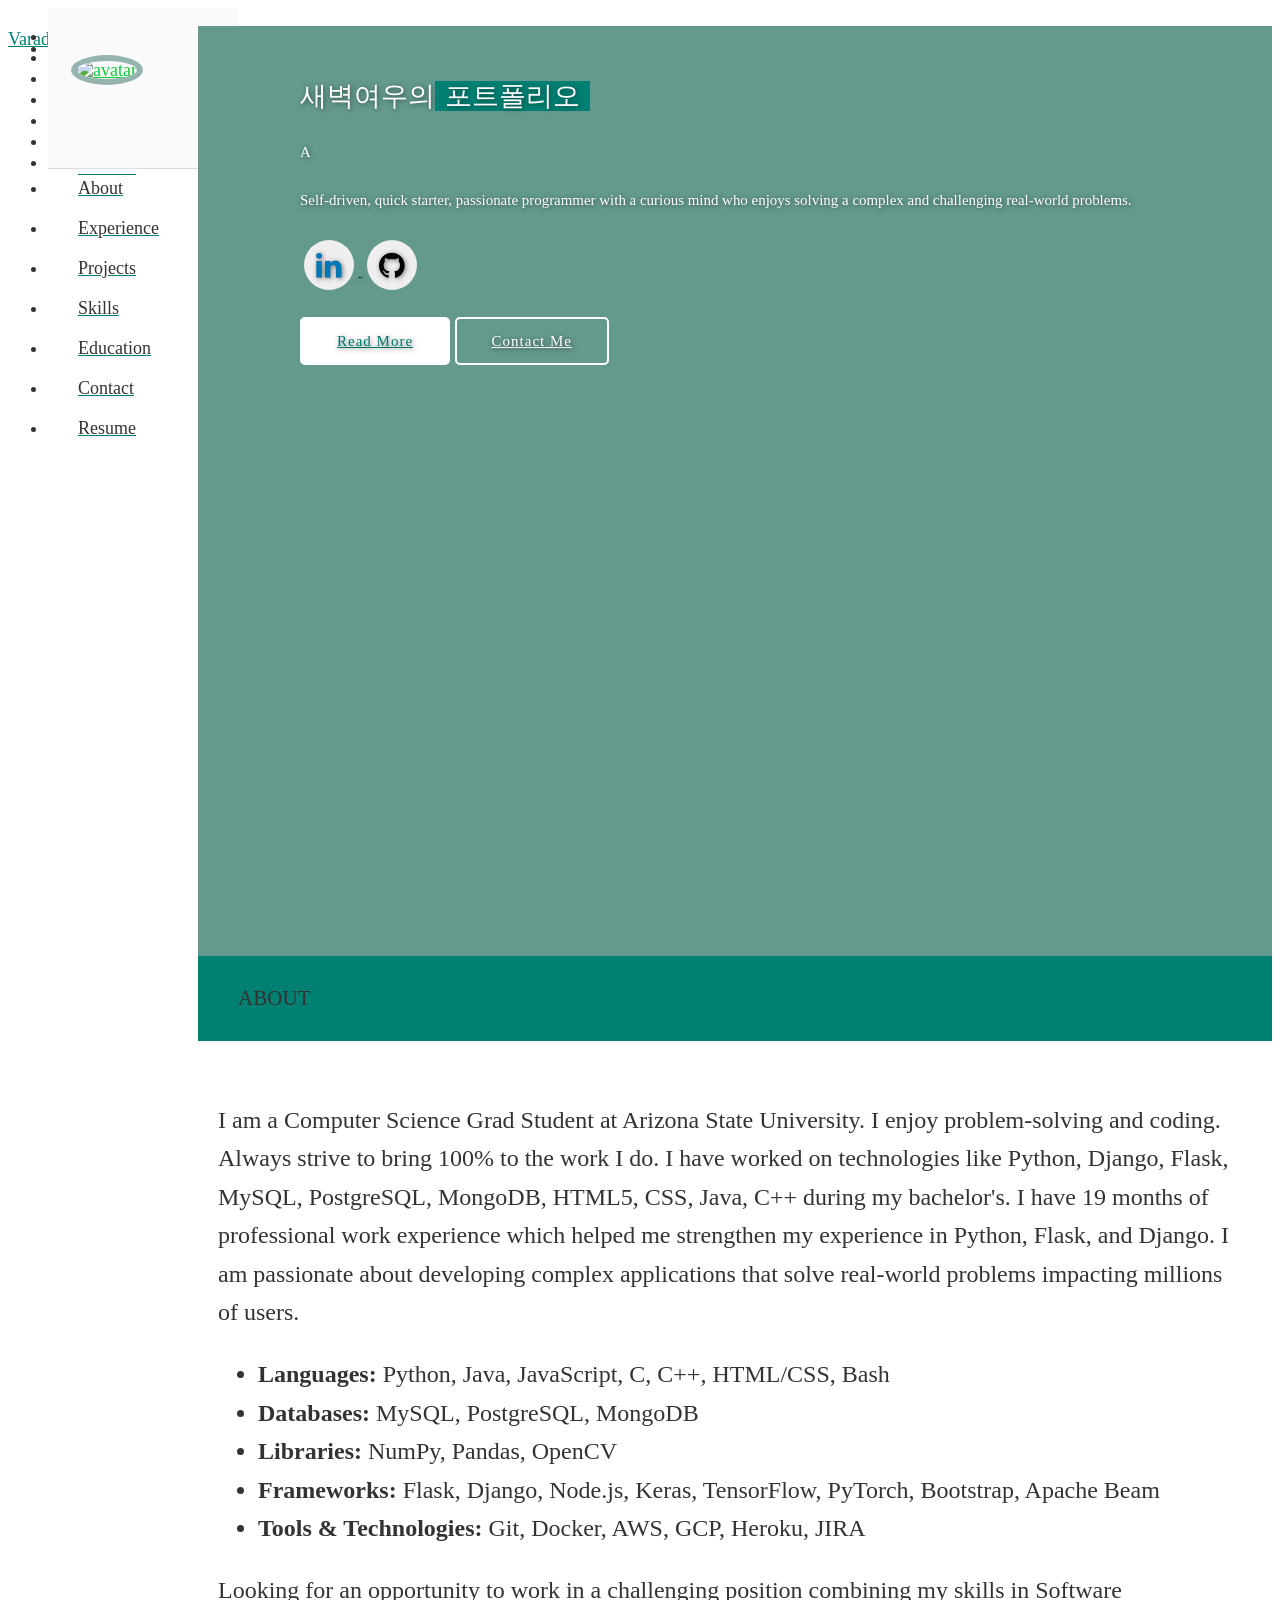
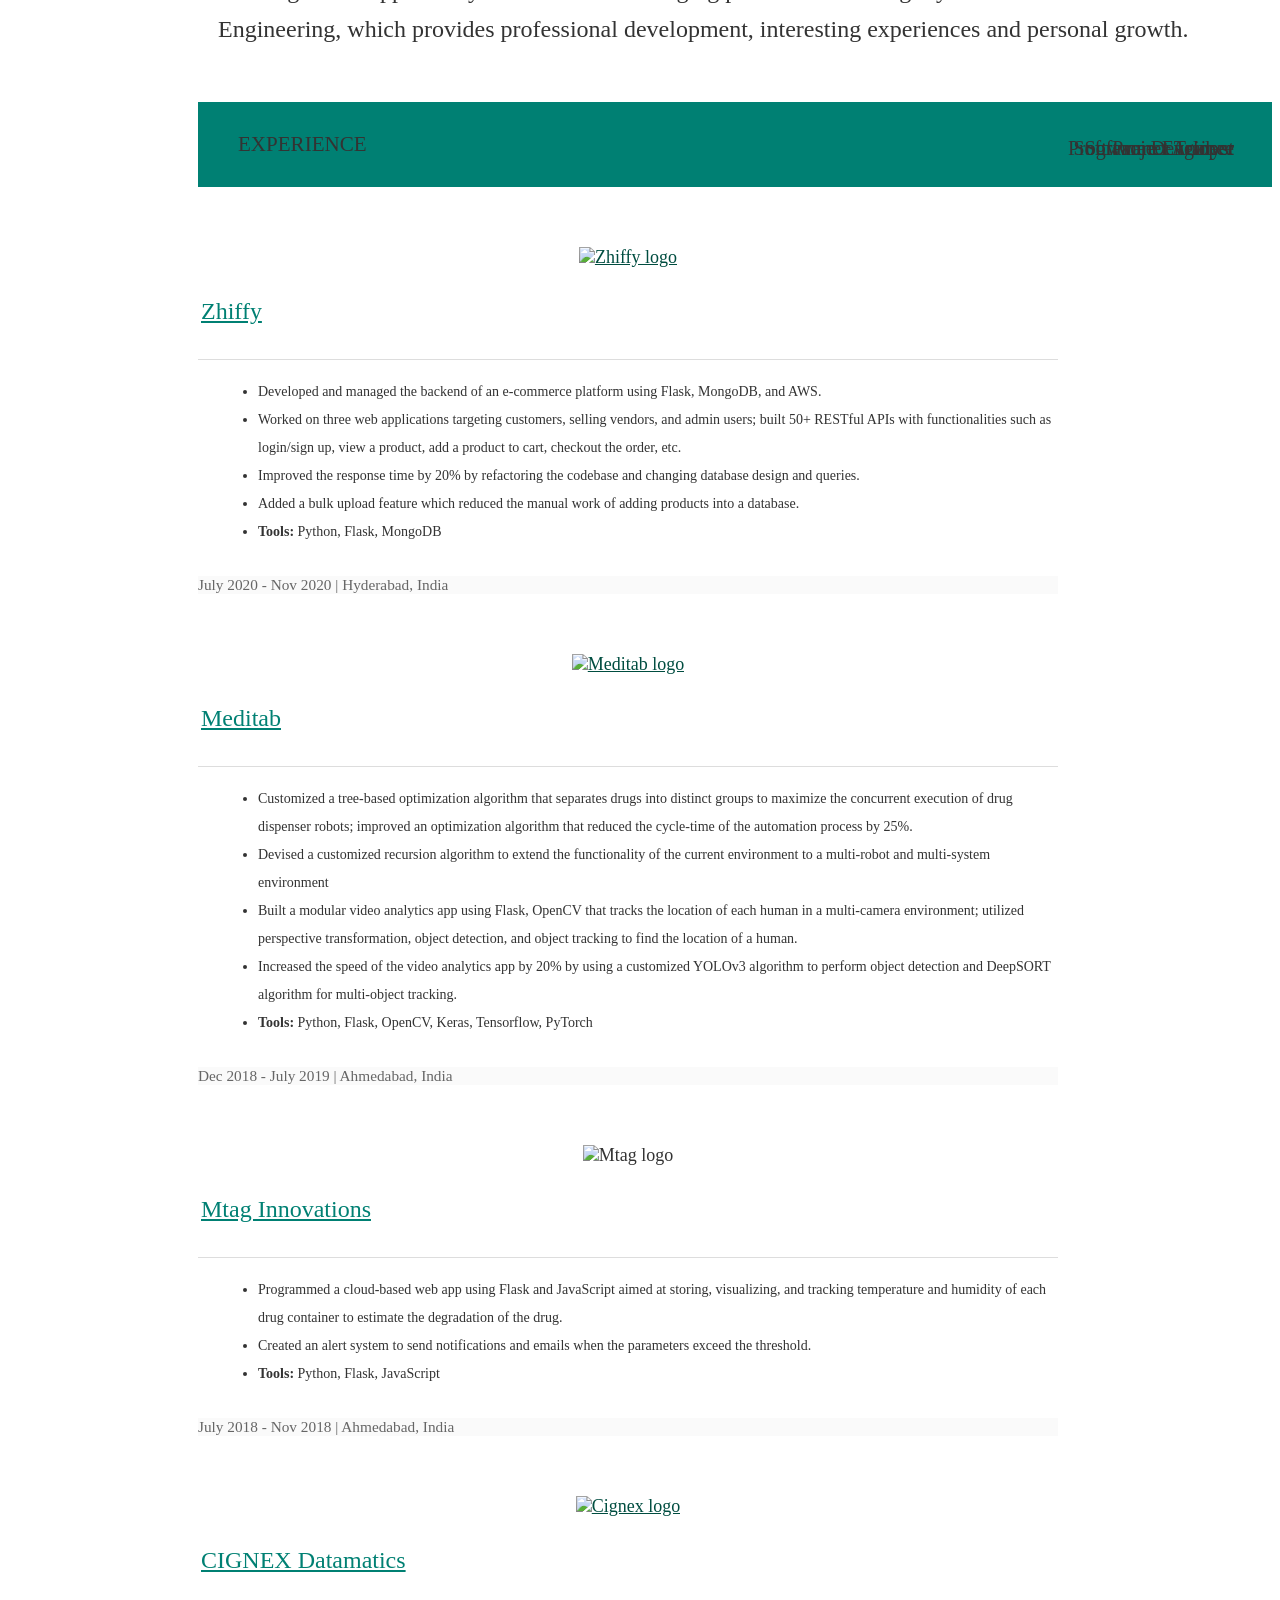
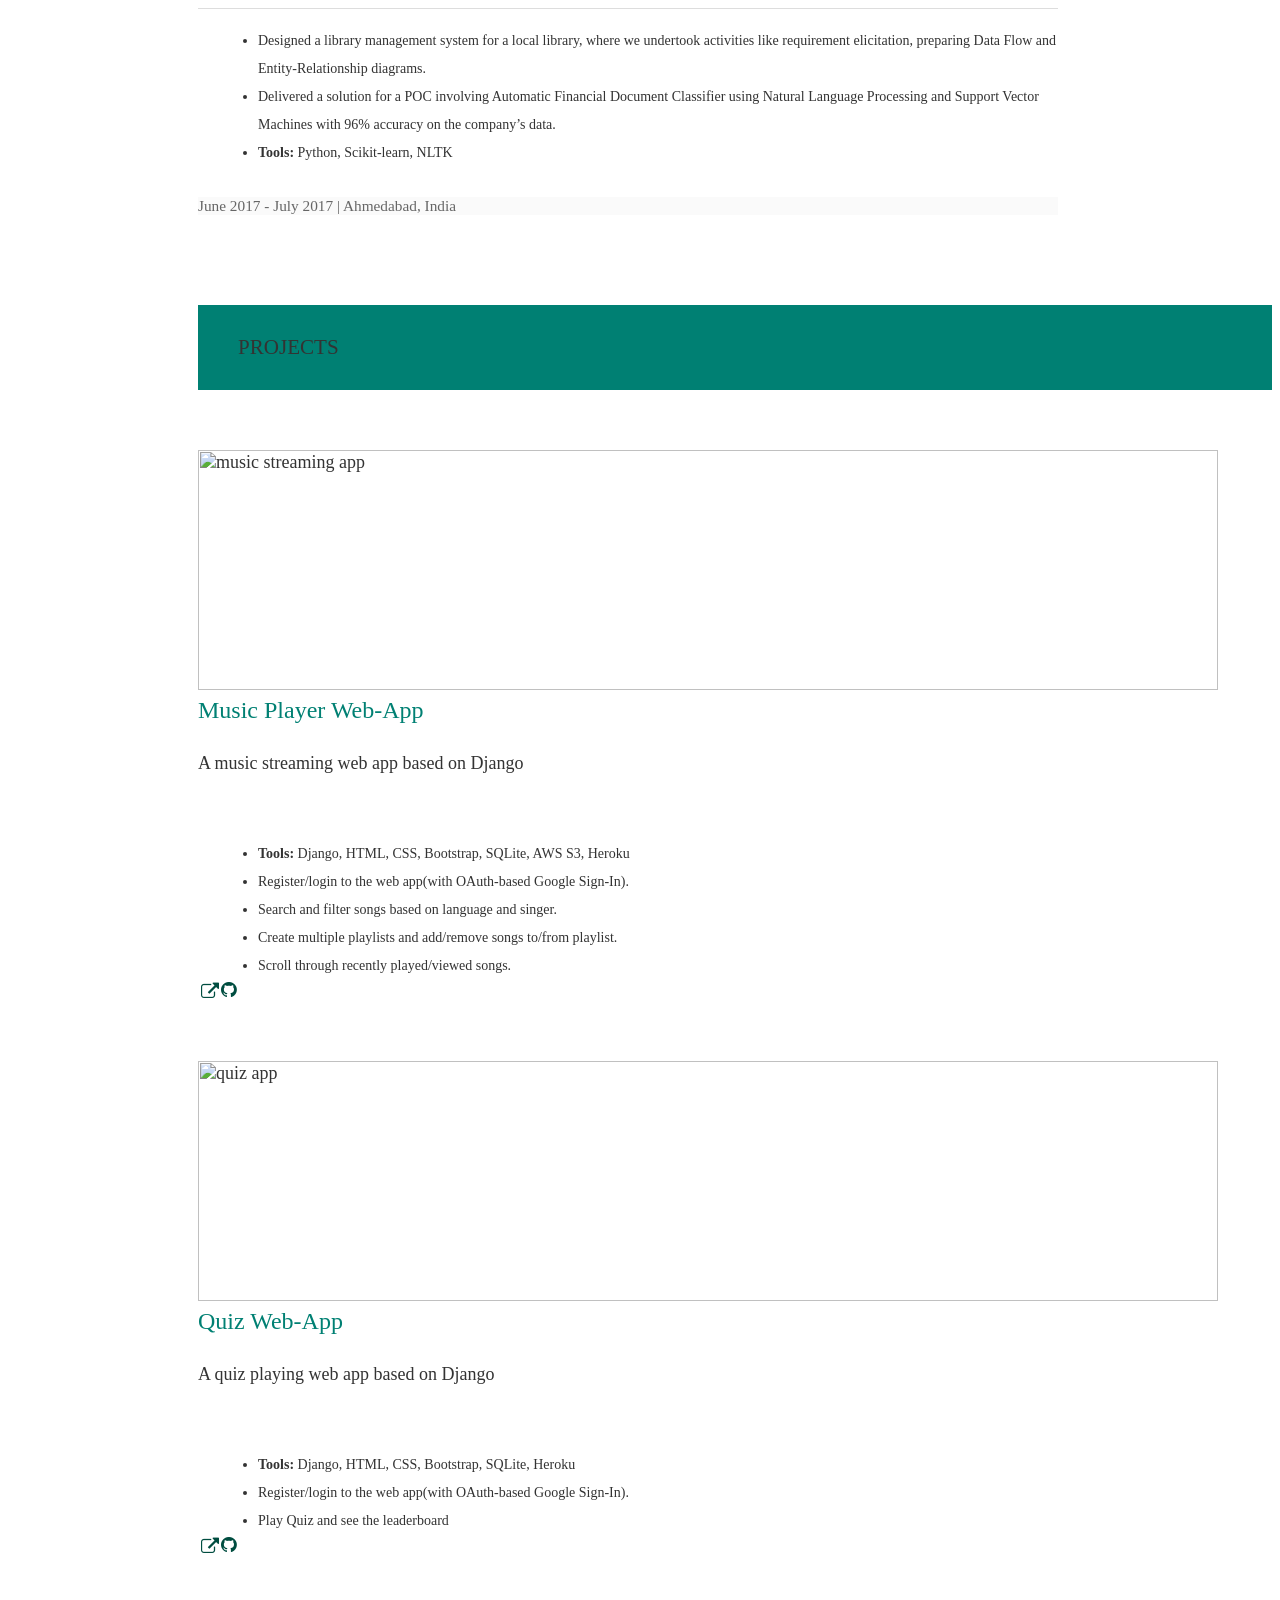
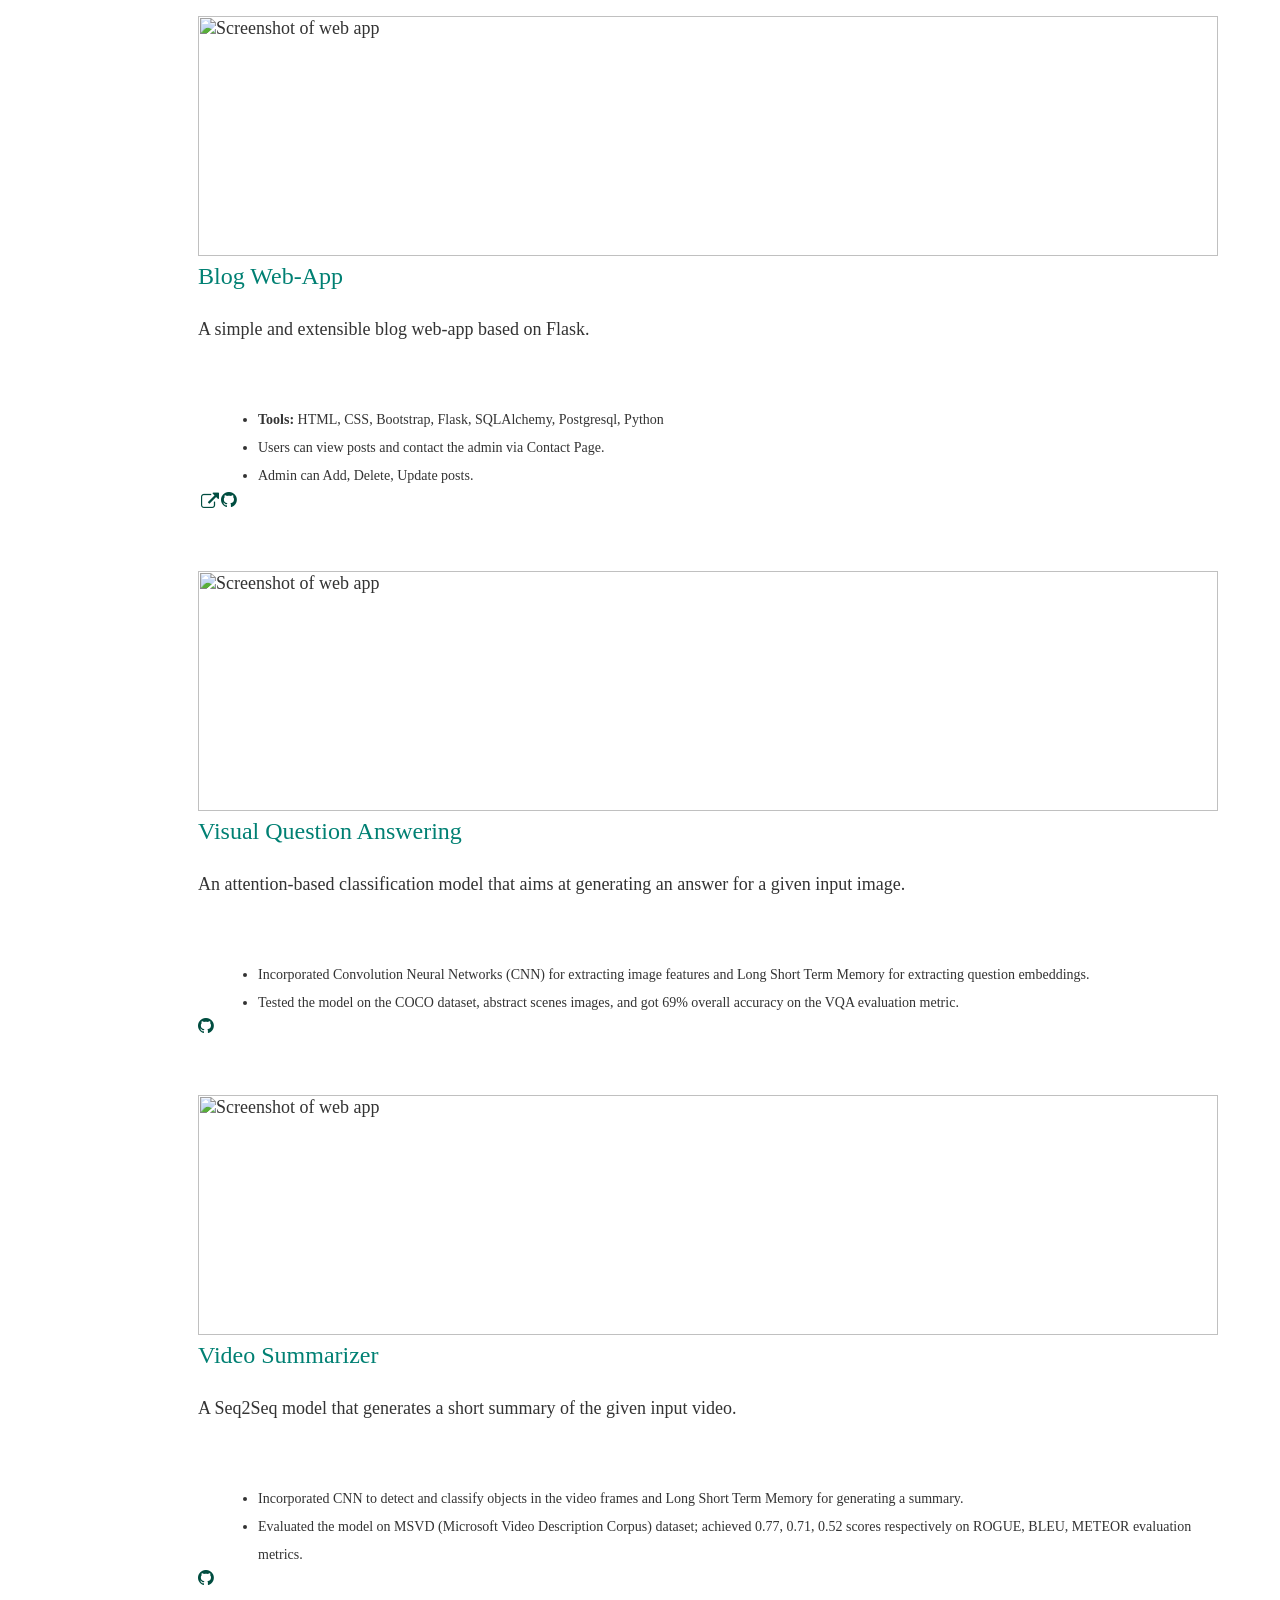
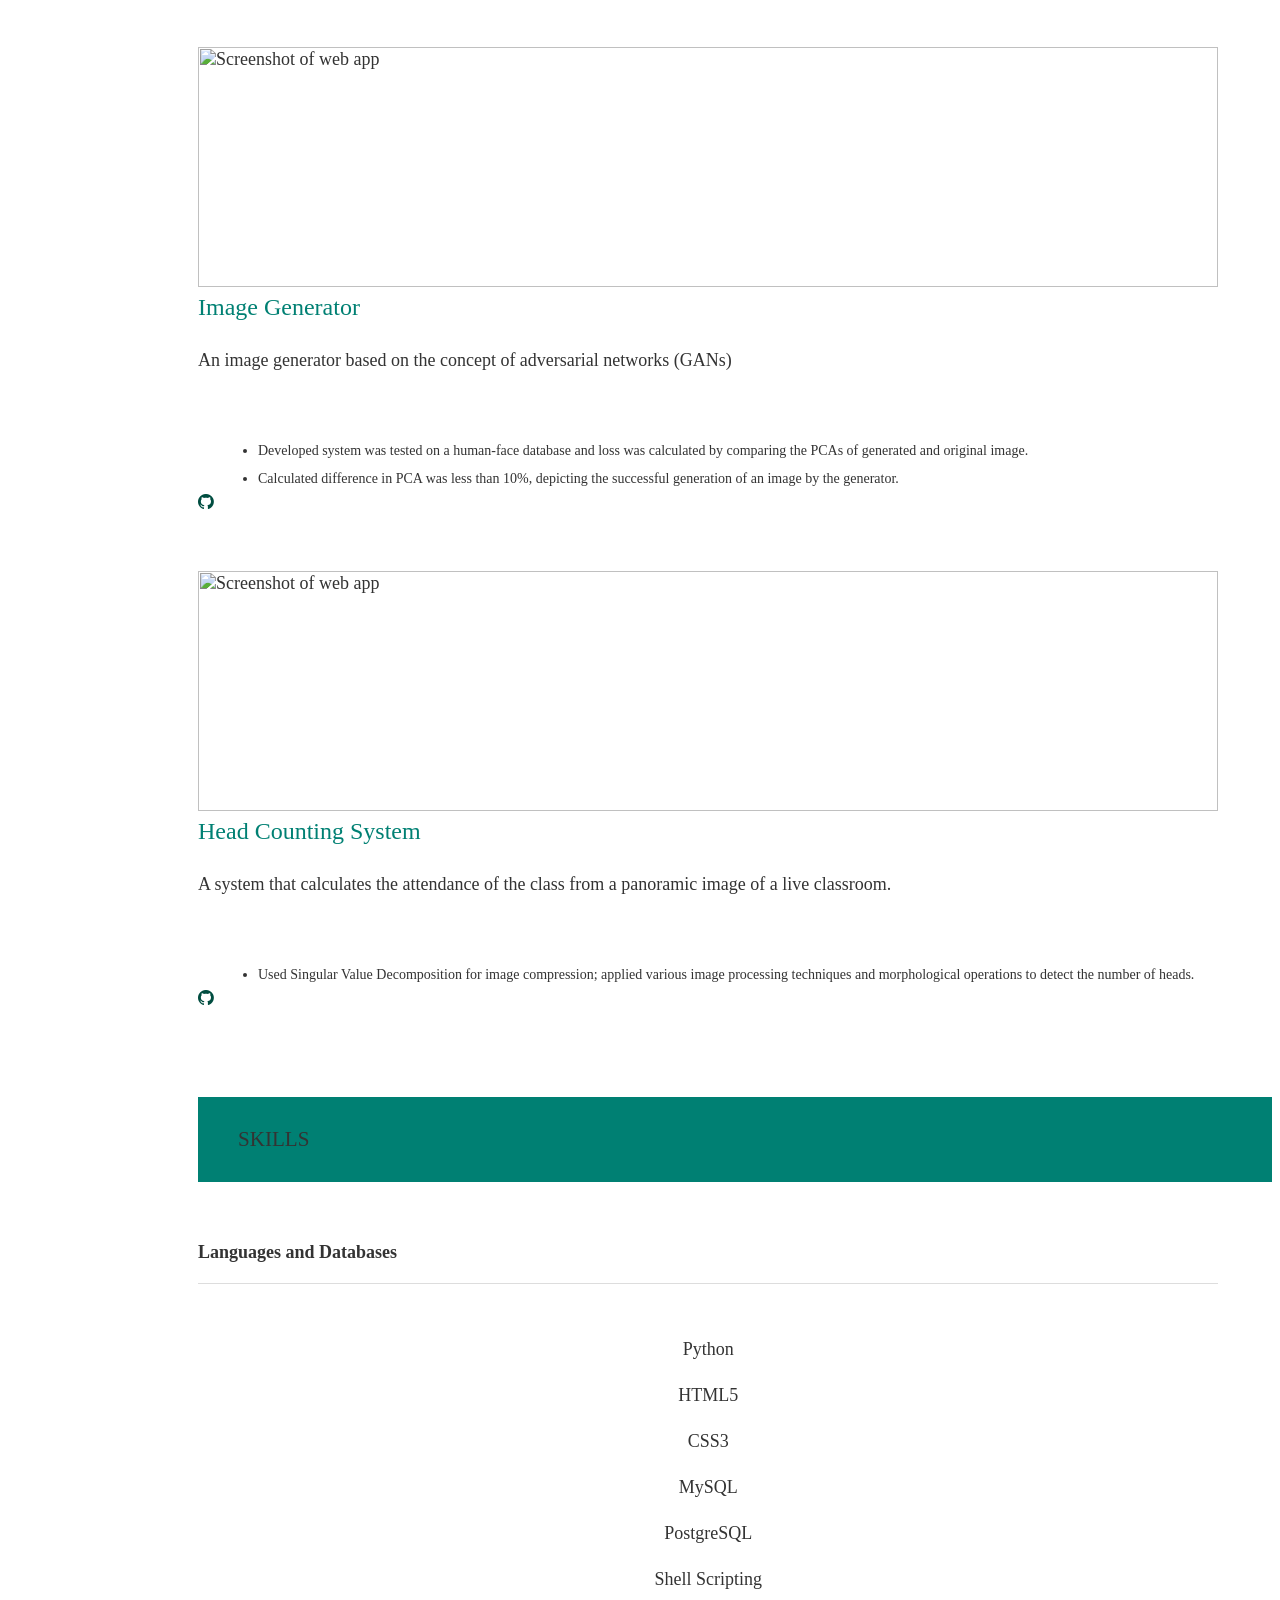
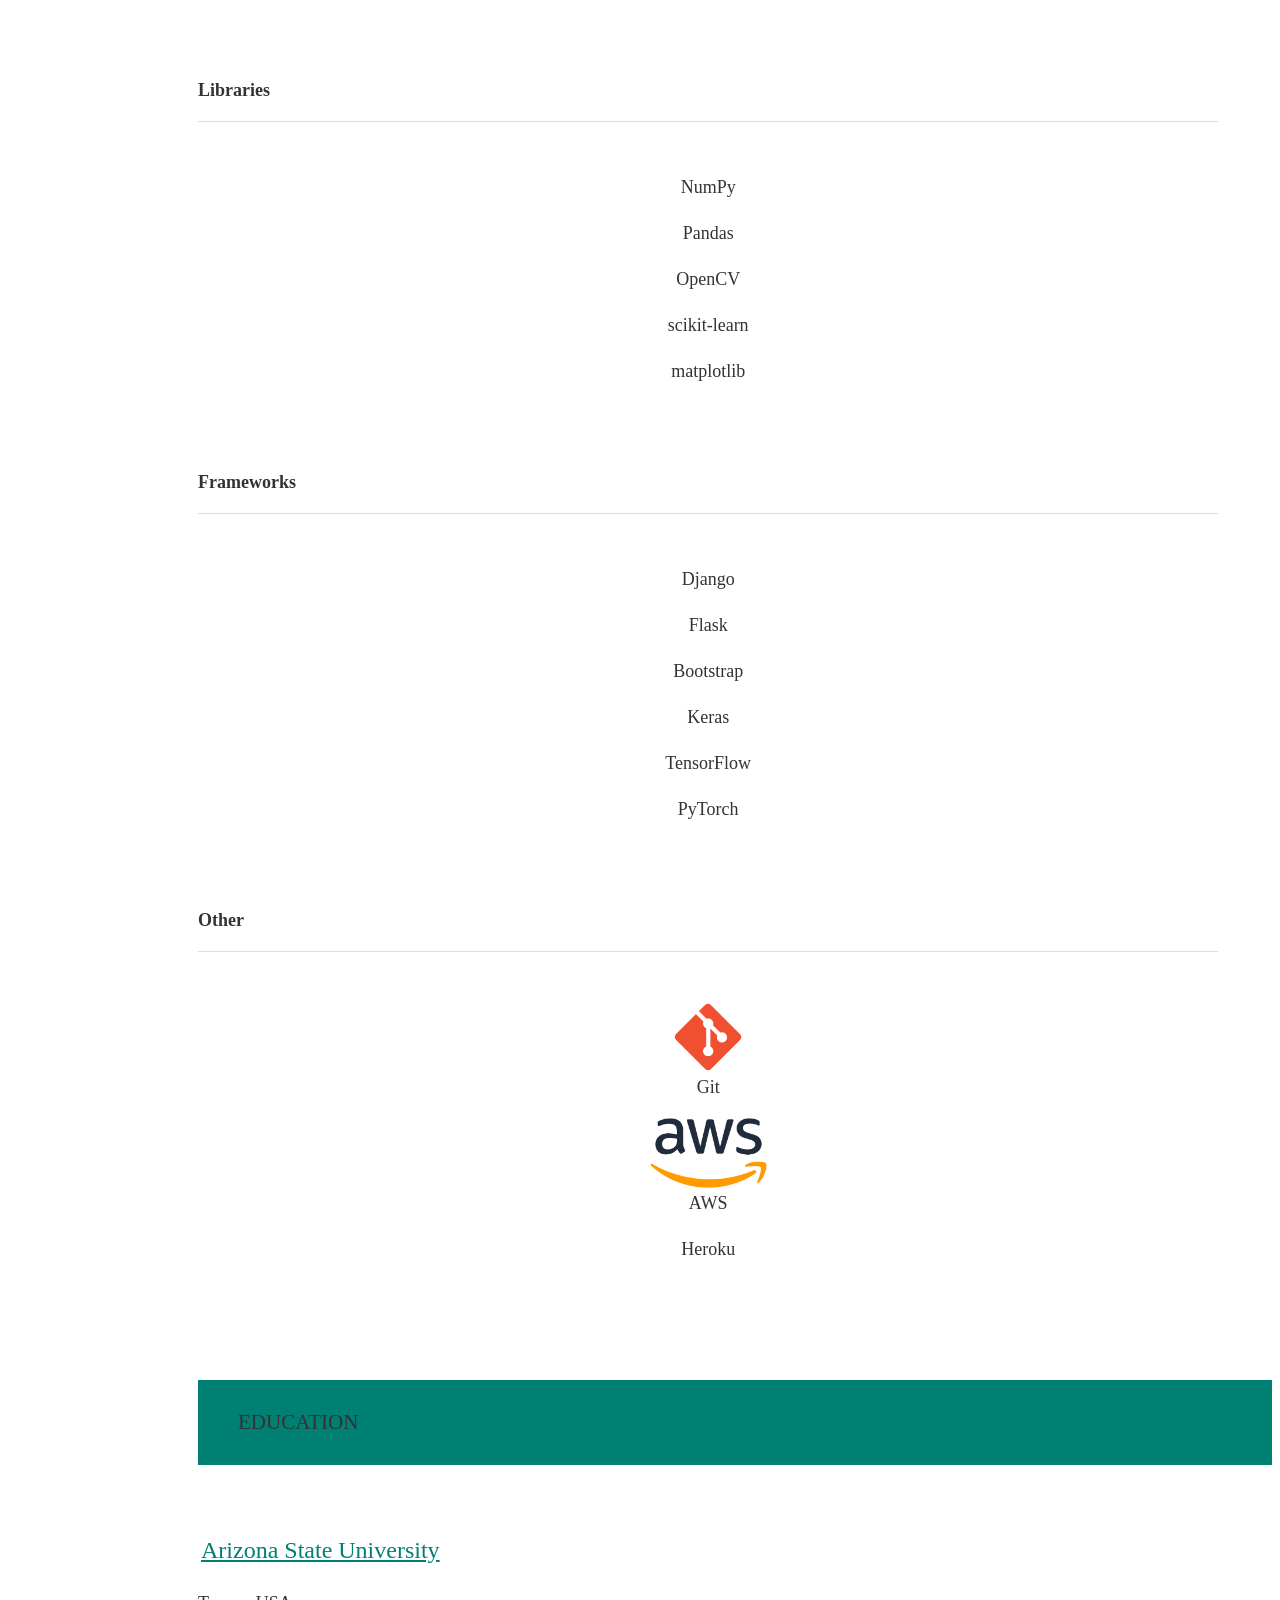
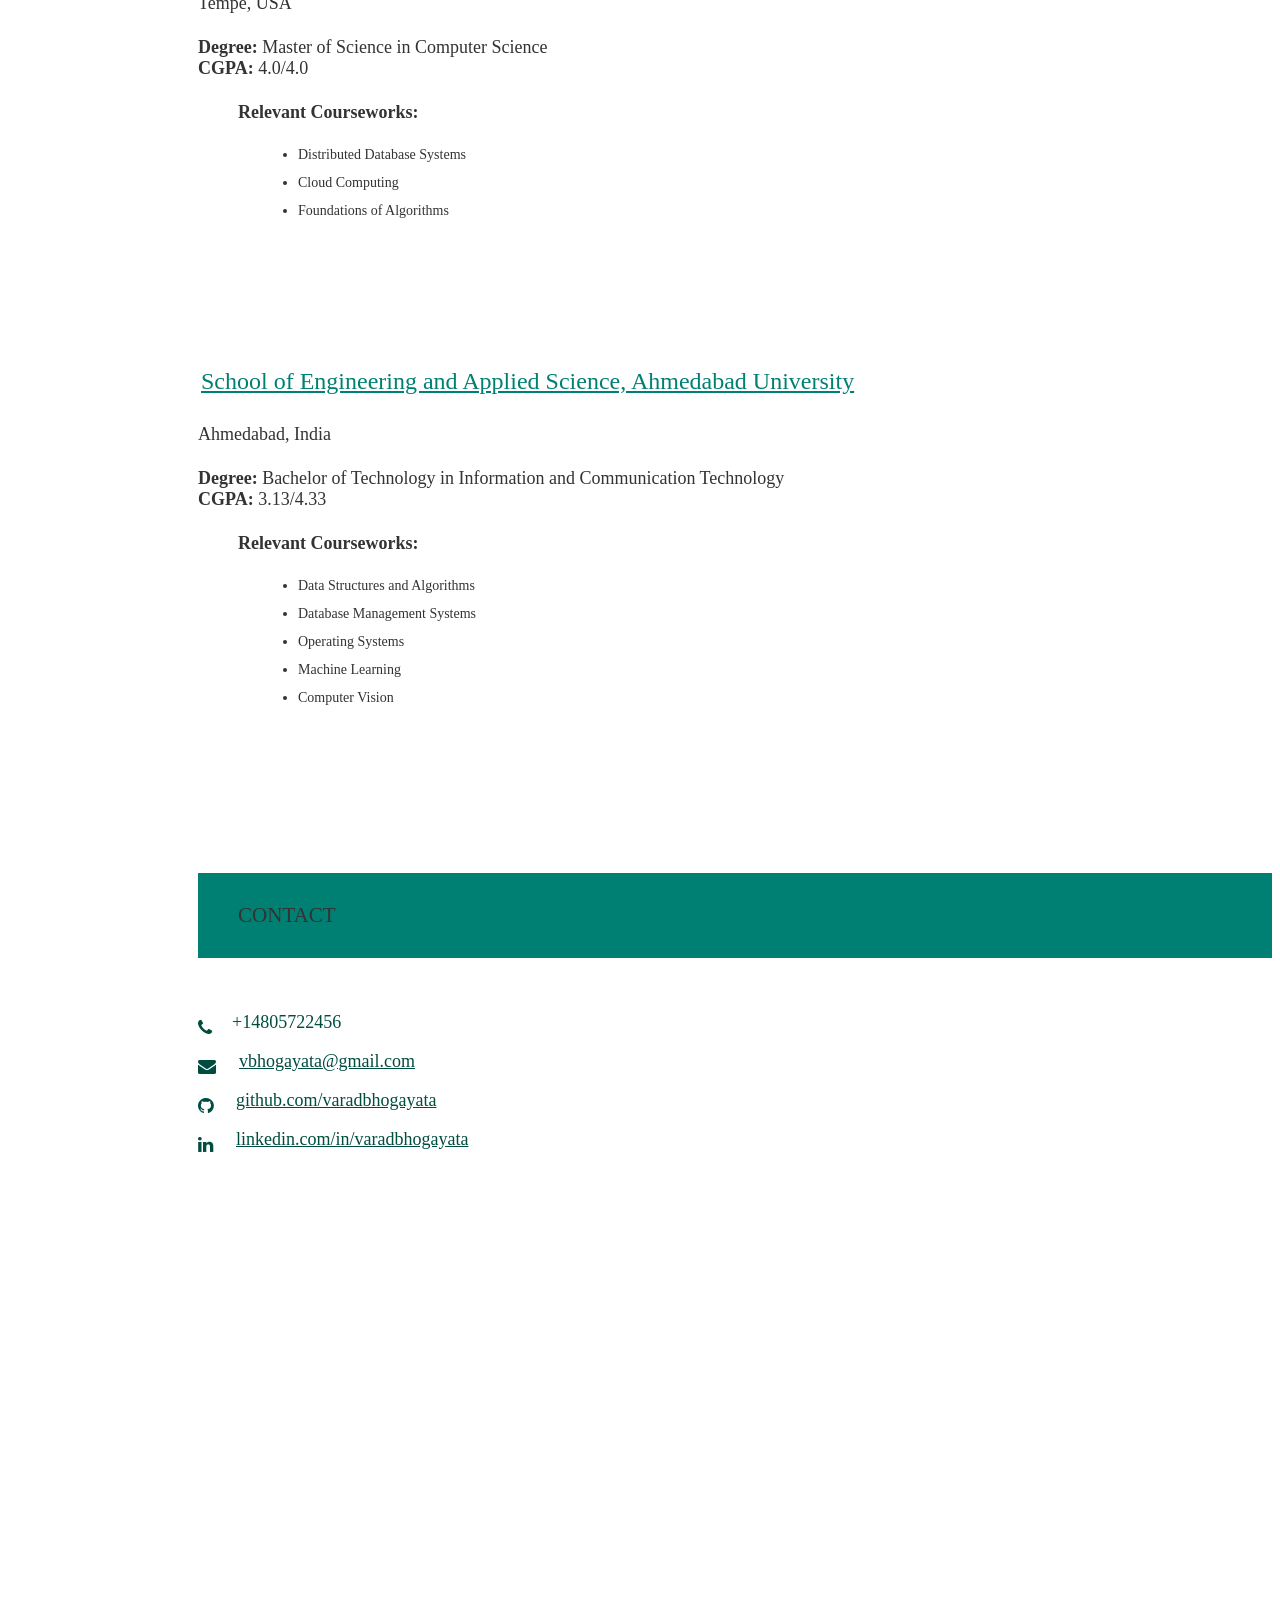
==== commit c541a408: "Update index.html" ====
--- a/index.html
+++ b/index.html
@@ -20,32 +20,62 @@
   <link rel="stylesheet" href="//maxcdn.bootstrapcdn.com/font-awesome/4.3.0/css/font-awesome.min.css" />
   <!-- Custom Styles-->
   <link rel="stylesheet" href="/assets/css/style.css" />
-  <title>H M QUAMRAN HASAN | AI Operations Analyst</title>
+  <title>Varad Bhogayata | Software Developer</title>
 
   <!-- Global site tag (gtag.js) - Google Analytics -->
-  <!-- Google tag (gtag.js) -->
-  <script async src="https://www.googletagmanager.com/gtag/js?id=G-HVKQC0JCJQ"></script>
+  <script async src="https://www.googletagmanager.com/gtag/js?id=UA-126939217-2"></script>
   <script>
     window.dataLayer = window.dataLayer || [];
-    function gtag(){dataLayer.push(arguments);}
+    function gtag() { dataLayer.push(arguments); }
     gtag('js', new Date());
 
-    gtag('config', 'G-HVKQC0JCJQ');
+    gtag('config', 'UA-126939217-2');
   </script>
 
   <!-- Open Graph-->
   <meta property="og:locale" content="en_US" />
   <meta property="og:type" content="website" />
-  <meta property="og:title" content="H M QUAMRAN HASAN | AI Operations Analyst" />
-  <meta property="og:description" content="Research Assistantr" />
-  <meta property="og:url" content="https://quamranhasan.github.io/" />
-  <meta property="og:site_name" content="H M QUAMRAN HASAN | Research Assistant" />
-  <meta property="article:publisher" content="https://quamranhasan.github.io/" />
+  <meta property="og:title" content="Varad Bhogayata | Software Developer" />
+  <meta property="og:description" content="Software Developer" />
+  <meta property="og:url" content="https://varadbhogayata.github.io/" />
+  <meta property="og:site_name" content="Varad Bhogayata | Software Developer" />
+  <meta property="article:publisher" content="https://varadbhogayata.github.io/" />
+  <meta property="og:image" content="https://varadbhogayata.github.io/examples/preview.JPG" />
+  <!-- Twitter -->
+  <meta name="twitter:card" content="summary" />
+  <meta name="twitter:site" content="@varad_bhogayata" />
+  <meta name="twitter:title" content="Coder | Technofreak | Explorer | Minimalist | Humane" />
+  <meta name="twitter:description" content="Software Developer" />
+  <meta name="twitter:url" content="https://twitter.com/varad_bhogayata" />
+  <meta name="author" content="Varad Bhogayata" />
+  <meta name="description" content="Software Developer with a passion for backend development and artificial intelligence." />
+  <link rel="apple-touch-icon" sizes="57x57" href="/assets/img/favicon/apple-icon-57x57.png" />
+  <link rel="apple-touch-icon" sizes="60x60" href="/assets/img/favicon/apple-icon-60x60.png" />
+  <link rel="apple-touch-icon" sizes="72x72" href="/assets/img/favicon/apple-icon-72x72.png" />
+  <link rel="apple-touch-icon" sizes="76x76" href="/assets/img/favicon/apple-icon-76x76.png" />
+  <link rel="apple-touch-icon" sizes="114x114" href="/assets/img/favicon/apple-icon-114x114.png" />
+  <link rel="apple-touch-icon" sizes="120x120" href="/assets/img/favicon/apple-icon-120x120.png" />
+  <link rel="apple-touch-icon" sizes="144x144" href="/assets/img/favicon/apple-icon-144x144.png" />
+  <link rel="apple-touch-icon" sizes="152x152" href="/assets/img/favicon/apple-icon-152x152.png" />
+  <link rel="apple-touch-icon" sizes="180x180" href="/assets/img/favicon/apple-icon-180x180.png" />
+  <link rel="icon" type="image/png" sizes="192x192" href="/assets/img/favicon/android-icon-192x192.png" />
+  <link rel="icon" type="image/png" sizes="32x32" href="/assets/img/favicon/favicon-32x32.png" />
+  <link rel="icon" type="image/png" sizes="96x96" href="/assets/img/favicon/favicon-96x96.png" />
+  <link rel="icon" type="image/png" sizes="16x16" href="/assets/img/favicon/favicon-16x16.png" />
+  <link rel="manifest" href="/assets/img/favicon/manifest.json" />
   <meta name="msapplication-TileColor" content="#ffffff" />
+  <meta name="msapplication-TileImage" content="/assets/img/favicon/ms-icon-144x144.png" />
   <meta name="theme-color" content="#ffffff" />
   <meta name="robots" content="index, follow" />
+  <!-- Google Site Verification for indexing -->
+  <meta name="google-site-verification" content="_qxK8tePiU2fhnwlwnJ7pkDFnj1k2EiKq_cYGy1Cb84" />
 </head>
+
 <body>
+  <!-- Google Tag Manager (noscript) -->
+  <noscript><iframe src="https://www.googletagmanager.com/ns.html?id=GTM-PGZH8HT"
+  height="0" width="0" style="display:none;visibility:hidden"></iframe>
+  </noscript>
   
   <!-- Navigation Menu-->
   <!-- Nav class 1 -->
@@ -55,7 +85,7 @@
       <li class="logo">
         <a id="logo-container" aria-label="Navigate to the beginning of the page" href="#intro"
           class="brand-logo grey-blue-text">
-          <img src="/assets/img/dp.jpeg" class="circle img-responsive profile-pic" alt="avatar">
+          <img src="/assets/img/passport-new.jpg" class="circle img-responsive profile-pic" alt="avatar">
         </a>
       </li>
 
@@ -63,28 +93,10 @@
         <a aria-label="Navigate to the About section" href="#about" class="waves-effect waves-dark teal-text"><i
             class="mdi-social-person small"></i><span>About</span></a>
       </li>
-
-      <li class="bold">
-
-        <a aria-label="Navigate to the Education section" href="#education" class="waves-effect waves-dark teal-text"><i
-            class="mdi-social-school small"></i><span>Education</span></a>
-      </li>
-
       <li class="bold">
         <a aria-label="Navigate to the Experience section" href="#experience"
           class="waves-effect waves-dark teal-text"><i
             class="mdi-action-trending-up small"></i><span>Experience</span></a>
-      </li>
-
-      <li class="bold">
-        <a aria-label="Navigate to the Skills section" href="#skills" class="waves-effect waves-dark teal-text"><i
-            class="mdi-action-assessment small"></i><span>Skills</span></a>
-      </li>
-
-      <li class="bold">
-        <a aria-label="Navigate to the Publications section" href="#publications"
-          class="waves-effect waves-dark teal-text"><i
-            class="mdi-action-trending-up small"></i><span>Publications</span></a>
       </li>
 
       <li class="bold">
@@ -94,11 +106,24 @@
             class="mdi-av-my-library-books small"></i><span>Projects</span></a>
       </li>
 
-
+      <li class="bold">
+        <!--
+        ICONS:
+        mdi-action-assessment
+        mdi-social-poll
+        mdi-av-equalizer
+        -->
+        <a aria-label="Navigate to the Skills section" href="#skills" class="waves-effect waves-dark teal-text"><i
+            class="mdi-action-assessment small"></i><span>Skills</span></a>
+      </li>
       
-
-
-
+      <li class="bold">
+        <!--
+        ICONS:
+        -->
+        <a aria-label="Navigate to the Education section" href="#education" class="waves-effect waves-dark teal-text"><i
+            class="mdi-social-school small"></i><span>Education</span></a>
+      </li>
 
       <li class="bold">
         <!-- 
@@ -111,7 +136,18 @@
       </li>
 
       <li class="bold">
-        <a aria-label="Open Quamran's resume in a new tab" href="https://quamranhasan.github.io/assets/resume/resume_H M QUAMRAN HASAN.pdf" target="_blank"
+        <!--
+        ICONS:
+        1. mdi-action-description
+        2. mdi-file-folder
+        3. mdi-file-folder-open
+        4. mdi-file-attachment
+        5. mdi-file-folder-shared
+        -->
+        <!-- <a aria-label="Open Varad's resume in a new tab" href="#resume" target="_blank"
+          onclick="window.open('https://drive.google.com/file/d/1vYi-bMyIsZPve0x_clxY8xsDtiHiOMd3/view?usp=sharing')"
+          class="waves-effect waves-dark teal-text"><i class="mdi-file-folder-open small"></i><span>Resume</span></a> -->
+        <a aria-label="Open Varad's resume in a new tab" href="https://varadbhogayata.github.io/assets/resume/Varad_Bhogayata_Resume.pdf" target="_blank"
         class="waves-effect waves-dark teal-text"><i class="mdi-file-folder-open small"></i><span>Resume</span></a>  
       </li>
     </ul>
@@ -122,8 +158,8 @@
     <a aria-label="Toggle visibility of the mobile navbar" href="#" data-activates="slide-out"
       class="button-collapse"><i class="mdi-navigation-menu"></i></a>
     <div class="name-title">
-      <a id="name" aria-label="Navigate to the beginning of the page" href="#" class="teal-text">H M QUAMRAN HASAN
-      </a><span class="black-text">AI Operations Analyst</span>
+      <a id="name" aria-label="Navigate to the beginning of the page" href="#" class="teal-text">Varad
+        Bhogayata</a><span class="black-text">Software Developer</span>
     </div>
   </nav>
 
@@ -134,40 +170,31 @@
         <a aria-label="Navigate to the About section" href="#about" class="waves-effect waves-dark teal-text"><i
             class="mdi-social-person small"></i><span>About</span></a>
       </li>
-      
-      <li class="bold">
-        <a aria-label="Navigate to the Education section" href="#education" class="waves-effect waves-dark teal-text"><i
-            class="mdi-social-school small"></i><span>Education</span></a>
-      </li>
-
       <li class="bold">
         <a aria-label="Navigate to the Experience section" href="#experience"
           class="waves-effect waves-dark teal-text"><i
             class="mdi-action-trending-up small"></i><span>Experience</span></a>
       </li>
-      
+      <li class="bold">
+        <a aria-label="Navigate to the Projects section" href="#projects" class="waves-effect waves-dark teal-text"><i
+            class="mdi-av-my-library-books small"></i><span>Projects</span></a>
+      </li>
       <li class="bold">
         <a aria-label="Navigate to the Skills section" href="#skills" class="waves-effect waves-dark teal-text"><i
             class="mdi-action-assessment small"></i><span>Skills</span></a>
       </li>
 
       <li class="bold">
-        <a aria-label="Navigate to the Publications section" href="#publications" class="waves-effect waves-dark teal-text"><i
-            class="mdi-social-school small"></i><span>Publications</span></a>
-      </li>
-
-      <li class="bold">
-        <a aria-label="Navigate to the Projects section" href="#projects" class="waves-effect waves-dark teal-text"><i
-            class="mdi-av-my-library-books small"></i><span>Projects</span></a>
-      </li>
-
+        <a aria-label="Navigate to the Education section" href="#education" class="waves-effect waves-dark teal-text"><i
+            class="mdi-social-school small"></i><span>Education</span></a>
+      </li>
       <li class="bold">
         <a aria-label="Navigate to the Contact section" href="#contact" class="waves-effect waves-dark teal-text"><i
             class="mdi-content-mail small"></i><span>Contact</span></a>
       </li>
       <li class="bold">
-        <a aria-label="Open Quamran's Resume in a new tab"
-          href="/assets/resume/resume_H M QUAMRAN HASAN.pdf" target="_blank"
+        <a aria-label="Open Varad's Resume in a new tab"
+          href="https://drive.google.com/file/d/1B6MZ1z0-7NsefC3Lm_q-uhib28MTqpE9/view?usp=sharing" target="_blank"
           class="waves-effect waves-dark teal-text"><i class="mdi-file-folder-open small"></i><span>Resume</span></a>
       </li>
     </ul>
@@ -182,23 +209,36 @@
         <div class="col-md-9">
           <div class="content section-padding valign" style="margin-left: 10%; margin-top: 50px;">
             <div class="caption">
-              <h2>Hi there, I'm <span class="teal">H M QUAMRAN HASAN.</span></h2>
-              <h5 style="color:#fff">Theoretically, a <span class="typing" style="font-weight: 300; color:#004d40"></span></h5>
+              <h2>새벽여우의<span class="teal">포트폴리오</span></h2>
+              <h5 style="color:#fff">A <span class="typing" style="font-weight: 300; color:#004d40"></span></h5>
               <!-- <h5 style="color:#00796b">A <span class="typing" style="font-weight: 300; color:#fff"></span></h5> -->
-              <h5>In practice, an inquisitive and self motivated researcher with a sharp focus on solving real-world problems leveraging artificial intelligence and data</h5>
+              <h5>Self-driven, quick starter, passionate programmer with a curious mind who enjoys solving a complex and challenging real-world problems.</h5>
             </div>
             <div class="social">
-              <a href="https://www.linkedin.com/in/h-m-quamran-hasan/" target="_blank">
+              <a href="http://linkedin.com/in/varadbhogayata" target="_blank">
                 <button class="icon-btn linkedin">
                   <i class="fa fa-linkedin"></i>
                 </button>
               </a>
-              <a href="https://github.com/quamranhasan" target="_blank">
+              <a href="https://github.com/varadbhogayata/" target="_blank">
                 <button class="icon-btn github">
                   <i class="fa fa-github"></i>
                 </button>
               </a>
 
+              <!-- <a href="https://angel.co/u/varad_bhogayata" target="_blank">
+                <button class="icon-btn angellist">
+                  <i class="fa fa-angellist"></i>
+                </button>
+              </a> -->
+
+              <!-- <a href="http://linkedin.com/in/varadbhogayata" target="_blank">
+                  <span class="fa-stack fa-lg">
+                    <i class="fa fa-circle fa-stack-2x"></i>
+                    <i class="fa fa-linkedin fa-stack-1x fa-inverse"></i>
+
+                  </span>
+              </a> -->
             </div>
             <div class='buttons'>
               <a href="#about" class="readme">Read More</a>
@@ -212,386 +252,520 @@
     <!-- Second Section: About -->
     <section id="about" class="section scrollspy">
       <h3 class="page-title white-text teal">About</h3>
-      <div class="flow-text">
-   
+      <div class="container flow-text">
+        <!-- <blockquote>
+          <h2>
+            A Software Developer with a passion for Backend Development and Artificial Intelligence.
+
+          </h2>
+        </blockquote> -->        
         <p>
-          I am a Master's student in Computer Science at the University of Alberta. With a solid foundation in Computer Science and Business Technology Management from KAIST,
-          I bring a rigorous analytical approach and a proven record of leveraging technology and business insights to solve real-world challenges. 
+          I am a Computer Science Grad Student at Arizona State University. I enjoy problem-solving and coding. Always strive to bring 100% to the work I do.
+
+          I have worked on technologies like Python, Django, Flask, MySQL, PostgreSQL, MongoDB, HTML5, CSS, Java, C++ during my bachelor's. I have 19 months of professional work experience which helped me strengthen my experience in Python, Flask, and Django.
+
+          I am passionate about developing complex applications that solve real-world problems impacting millions of users.
         </p>
-        
-        <p> 
-          My professional experience as an AI Researcher and Data Scientist have 
-          sharpened my skills in developing impactful applications, demonstrating my commitment to excellence and a passion for making a tangible difference through technology.
-          Apart from that I conduct research on the application of Large Language Models in the fields of explainable medical and legal AI.
+        <p>
+          <ul>
+            <li><b>Languages:</b> Python, Java, JavaScript, C, C++, HTML/CSS, Bash</li>
+            <li><b>Databases:</b> MySQL, PostgreSQL, MongoDB</li>
+            <li><b>Libraries:</b> NumPy, Pandas, OpenCV</li>
+            <li><b>Frameworks:</b> Flask, Django, Node.js, Keras, TensorFlow, PyTorch, Bootstrap, Apache Beam</li>
+            <li><b>Tools & Technologies:</b> Git, Docker, AWS, GCP, Heroku, JIRA</li>
+          </ul>
+          
         </p>
           
+        <!-- <p>
+          
+          Detail-oriented Software Developer with professional experience in Backend Development, Machine Learning, Computer Vision. I am adept in Python, Django, Flask, SQL, Machine Learning, Computer Vision.           
+        </p> -->
         <p>
-          I am looking for professional/research opportunities that will allow me to leverage my skills in AI and Data Science to solve complex yet interesting real-world problems
-          enabling my work to impact millions of people. If you have any interesting AI project in mind, feel free to connect. 
+          Looking for an opportunity to work in a challenging position combining my skills in Software Engineering, which provides professional development, interesting experiences and personal growth.
         </p>
+        <!-- <p>
+          Another Paragraph
+        </p>  -->
+        <!-- <p>
+        <strong>Current Focus</strong>:&nbsp;<a aria-label="Navigate to the Inclusive Design Patterns homepage"
+          href="https://www.smashingmagazine.com/inclusive-design-patterns/">Accessibility</a>&nbsp;//&nbsp;<a
+          aria-label="Navigate to the Full Stack React homepage"
+          href="https://www.fullstackreact.com/">React</a>&nbsp;//&nbsp;<a
+          aria-label='Navigate to the article "Scalable CSS"'
+          href="https://mrmrs.github.io/writing/2016/03/24/scalable-css/">Design Systems</a>
+        </p> -->
       </div>
     </section>
-<!-- Seventh Section: Education -->
-<section id="education" class="section scrollspy">
-  <h3 class="page-title white-text teal">Education</h3>
-  <div class="container">
-    <div class="row">
-      <!-- Education -->
-      <div class="col s12 m6 l6">
-        <a href="https://www.ualberta.ca/en/index.html" target="_blank"><img alt="UofA Logo"
-              src="/assets/img/uoa.png" class="responsive-img center-block" style="width:25%;" /></a>
-        <div class="card">
-          <div class="card-content">
-            <p>
-              <span class="card-title"><a href="https://www.ualberta.ca/en/index.html" target="_blank" class="teal-text hoverline">University of Alberta</a></span>
-            </p>
-            <p class="brown-text">Alberta, Canada.</p>
-            <p>
-              <b>Degree: </b>MSc. Computer Science.      
-              <br>
-            </p>
-
-            <ul>
-              <p>
-                <b>Relevant Courseworks:</b>
-              <ul>
-                <li>Introduction to Natural Language Processing.</li>
-                <li>Machine Learning Essentials.</li>
-                <li>Foundations of Trustworthy Machine Learning.</li>                 
-              </ul>
-              </p>
-
-            </ul>
-          </div>
-        </div>
-
-        
-      </div>
-
-
-      <div class="col s12 m6 l6">
-        <a href="https://www.kaist.ac.kr/en/" target="_blank"><img alt="KAIST Logo"
-              src="/assets/img/kaist.png" class="responsive-img center-block" style="width:20%;" /></a>
-        <div class="card">
-          <div class="card-content">
-            <p>
-              <span class="card-title"><a href="https://www.kaist.ac.kr/en/" target="_blank" class="teal-text hoverline">Korea Advanced Institute of Science and Technology</a></span>
-            </p>
-            <p class="brown-text">Daejeon, South Korea.</p>
-            <p>
-              <b>Degree: </b>BSc. Computer Science, Double Major in Business Technology Management, Semi Minor in Artificial Intelligence.     
-              <br>
-            </p>
-
-            <ul>
-              <p>
-                <b>Relevant Courseworks:</b>
-              <ul>
-                <li>Introduction to Natural Language Processing</li>
-                <li>Introduction to Data Science</li>
-                <li>Data Science Methodology</li>                 
-                <li>Introduction to Artificial Intelligence</li>
-                <li>Data Structures</li>  
-                <li>Introduction to Algorithms</li>  
-                <li>Probability and Statistics</li>  
-                <li>Principles of Marketing</li>  
-                <li>Marketing Research</li>                                    
-              </ul>
-              </p>
-
-            </ul>
-          </div>
-        </div>
-    </div>
-  </div>
-</section>
+
 
     <!-- Third Section: Experience -->
     <section id="experience" class="section scrollspy">
       <h3 class="page-title white-text teal">Experience</h3>
-
       <div class="container">
 
         <!-- Latest Experience -->
-
         <div class="card">
           <div class="card-content">
             <div class="row">
               <div class="col s12 m2">
-                <a href="https://servus.ca/" target="_blank"><img alt="Servus Logo"
-                    src="/assets/img/servuslogo.png" class="responsive-img center-block" /></a>
+                <a href="https://www.zhiffy.com/" target="_blank"><img alt="Zhiffy logo"
+                    src="/assets/img/exp-zhiffy-logo-1.webp" class="responsive-img center-block" /></a>
               </div>
               <!-- <div class="col s12 m10"> -->
               <div class="col s12 m10">
                 <p>
-                  <span class="card-title"><a href="https://servus.ca/" target="_blank"
-                      class="teal-text hoverline">Servus Credit Union</a></span>
-                </p>
-              </div>
-            </div>
-            <div class="role brown-text text-darken-2">AI Operations Analyst</div>
+                  <span class="card-title"><a href="https://www.zhiffy.com/" target="_blank"
+                      class="teal-text hoverline">Zhiffy</a></span>
+                </p>
+              </div>
+            </div>
+            <div class="role brown-text text-darken-2">Software Engineer</div>
             <ul>
               <li>
-                Providing consultation and developing AI/ML solutions within credit unions.
+                Developed and managed the backend of an e-commerce platform using Flask, MongoDB, and AWS.
+              </li>
+              <li>
+                Worked on three web applications targeting customers, selling vendors, and admin users; built 50+ RESTful APIs with functionalities
+such as login/sign up, view a product, add a product to cart, checkout the order, etc.
+              </li>
+              <li>Improved the response time by 20% by refactoring the codebase and changing database design and queries.</li>
+              <li>Added a bulk upload feature which reduced the manual work of adding products into a database.</li>
+              <li>
+                <b>Tools:</b> Python, Flask, MongoDB
               </li>
             </ul>
           </div>
           <div class="card-action">
-            <span>Aug 2025 - Present | Edmonton, Canada</span>
+            <span>July 2020 - Nov 2020 | Hyderabad, India</span>
           </div>
         </div>
 
+        
         <div class="card">
           <div class="card-content">
             <div class="row">
               <div class="col s12 m2">
-                <a href="https://sites.ualberta.ca/~amiixai/" target="_blank"><img alt="xAI Logo"
-                    src="/assets/img/xai_logo.png" class="responsive-img center-block" /></a>
+                <a href="https://www.meditab.com" target="_blank"><img alt="Meditab logo"
+                    src="/assets/img/exp-meditab-logo-500x500.jpg" class="responsive-img center-block" /></a>
               </div>
               <!-- <div class="col s12 m10"> -->
               <div class="col s12 m10">
                 <p>
-                  <span class="card-title"><a href="https://sites.ualberta.ca/~amiixai//" target="_blank"
-                      class="teal-text hoverline">UofA xAI Lab</a></span>
-                </p>
-              </div>
-            </div>
-            <div class="role brown-text text-darken-2">Research Assistant</div>
+                  <span class="card-title"><a href="http://meditab.com" target="_blank"
+                      class="teal-text hoverline">Meditab</a></span>
+                </p>
+              </div>
+            </div>
+            <div class="role brown-text text-darken-2">Programmer Analyst</div>
             <ul>
               <li>
-                Working on the integration of large language models in the fields of explainable medical and legal AI.
-              </li>
-                <li>
-                  Supervised by 
-                  <a href="https://www.amii.ca/about/our-people/randy-goebel/" target="_blank">Dr. Randy Goebel</a> 
-                  and 
-                  <a href="https://sites.ualberta.ca/~miyoung2/" target="_blank">Dr. Mi-Young Kim</a>
-              </li>
-
+                Customized a tree-based optimization algorithm that separates drugs into distinct groups to maximize the concurrent execution of drug
+dispenser robots; improved an optimization algorithm that reduced the cycle-time of the automation process by 25%.
+              </li>
+              <li>
+                Devised a customized recursion algorithm to extend the functionality of the current environment to a multi-robot and multi-system
+environment
+              </li>
+              <li>
+                Built a modular video analytics app using Flask, OpenCV that tracks the location of each human in a multi-camera environment;
+utilized perspective transformation, object detection, and object tracking to find the location of a human.
+              </li>
+              <li>Increased the speed of the video analytics app by 20% by using a customized YOLOv3 algorithm to perform object detection and
+                DeepSORT algorithm for multi-object tracking.</li>
+              <li>
+                <b>Tools:</b> Python, Flask, OpenCV, Keras, Tensorflow, PyTorch
+              </li>
             </ul>
           </div>
           <div class="card-action">
-            <span>Sep 2024 - Present | Edmonton, Canada</span>
+            <span>Dec 2018 - July 2019 | Ahmedabad, India</span>
           </div>
         </div>
-
-        <div class="card">
-          <div class="card-content">
-            <div class="row">
-              <div class="col s12 m2">
-                <a href="https://www.amii.ca/" target="_blank"><img alt="AMII Logo"
-                    src="https://findlogovector.com/wp-content/uploads/2019/07/alberta-machine-intelligence-institute-amii-logo-vector.png" class="responsive-img center-block" /></a>
-              </div>
-              <!-- <div class="col s12 m10"> -->
-              <div class="col s12 m10">
-                <p>
-                  <span class="card-title"><a href="https://www.amii.ca/" target="_blank"
-                      class="teal-text hoverline">AMII</a></span>
-                </p>
-              </div>
-            </div>
-            <div class="role brown-text text-darken-2">Work-Integrated Learning Opportunity</div>
-            <ul>
-              <li>
-                Built case studies for 5 startups on using Transformers for Ectopic Beat Detection, Differential Privacy with LLMs, and agentic AI.
-              </li>
-              <li>
-                Collaborated with AMII Scientists to provide technical coaching to startups in integrating ML techniques into their service.
-              </li>
-            </ul>
-          </div>
-          <div class="card-action">
-            <span>Dec 2024 - Apr 2025 | Edmonton, Canada</span>
-          </div>
-        </div>
-
-        <div class="card">
-          <div class="card-content">
-            <div class="row">
-              <div class="col s12 m2">
-                <a href="https://www.molpax.com/" target="_blank"><img alt="Molpax Logo"
-                    src="/assets/img/molpax_logo.png" class="responsive-img center-block" /></a>
-              </div>
-              <!-- <div class="col s12 m10"> -->
-              <div class="col s12 m10">
-                <p>
-                  <span class="card-title"><a href="https://www.molpax.com/" target="_blank"
-                      class="teal-text hoverline">Molpax Bio</a></span>
-                </p>
-              </div>
-            </div>
-            <div class="role brown-text text-darken-2">Artificial Intelligence Researcher</div>
-            <ul>
-              <li>
-                Developed and deployed a novel metric and a model with a precision of 0.83 for cell structure detection for qualitative and quantitative
-                evaluation of NASH.
-              </li>
-              <li>
-                Achieved an FID score of 12.97 and precision of 0.77 after developing a GAN model to generate lung tissue Whole Slide Images.
-              </li>
-              <li>
-                <b>Tools:</b> Python, OpenCV, PyTorch, Tensorflow, NumPy
-              </li>
-            </ul>
-          </div>
-          <div class="card-action">
-            <span>Feb 2024 - June 2024 | Daejeon, South Korea</span>
-          </div>
-        </div>
-
 
         <!-- Experience 2 -->
         <div class="card">
           <div class="card-content">
             <div class="row">
               <div class="col s12 m2">
-                <a href="https://www.kaistdmlab.org/" target="_blank"><img alt="Data Mining lab logo"
-                    src="/assets/img/Data Mining Lab.webp" class="responsive-img center-block" /></a>
-              </div>
+                <img alt="Mtag logo" src="/assets/img/exp-mtag-logo-250x250.jpg" class="responsive-img center-block" />
+
+              </div>
+
               <!-- <div class="col s12 m10"> -->
               <div class="col s12 m10">
                 <p>
-                  <span class="card-title"><a href="https://www.kaistdmlab.org/" target="_blank"
-                      class="teal-text hoverline">KAIST Data Mining Lab</a></span>
-                </p>
-              </div>
-            </div>
-            <div class="role brown-text text-darken-2">Research Intern</div>
+                  <span class="card-title"><a href="#experience" class="teal-text hoverline">Mtag
+                      Innovations</a></span>
+                </p>
+              </div>
+            </div>
+            <div class="role brown-text text-darken-2">Software Developer</div>
             <ul>
               <li>
-                Contributed to the DB4DL project, focusing on enhancing distributed training efficiency for Transformers.
-              </li>
-              <li>
-                Conducted research under the Undergraduate Research Program on models such as BERT and T5 to identify optimal parallelism strategies.
-              </li>
-              <li>
-                <b>Tools:</b> Python, Numpy, Pytorch
-              </li>
-              </ul>
+                Programmed a cloud-based web app using Flask and JavaScript aimed at storing, visualizing, and tracking temperature and humidity
+of each drug container to estimate the degradation of the drug.
+              </li>
+              <li>
+                Created an alert system to send notifications and emails when the parameters exceed the threshold.
+              </li>
+              <li>
+                <b>Tools:</b> Python, Flask, JavaScript
+              </li>
+            </ul>
           </div>
           <div class="card-action">
-            <span>July 2023 - Dec 2023 | Daejeon, South Korea</span>
+            <span>July 2018 - Nov 2018 | Ahmedabad, India</span>
           </div>
         </div>
-
 
         <!-- Experience 3 -->
         <div class="card">
           <div class="card-content">
             <div class="row">
               <div class="col s12 m2">
+                <a href="https://www.cignex.com" target="_blank"><img alt="Cignex logo"
+                    src="/assets/img/exp-cignex-logo.png" class="responsive-img center-block" /></a>
               </div>
               <div class="col s12 m10">
                 <p>
-                  <span class="card-title"><a href="https://uilab.kr/" target="_blank"
-                      class="teal-text hoverline">KAIST users & Information Lab</a></span>
-                </p>
-              </div>
-            </div>
-            <div class="role brown-text text-darken-2">Research Intern</div>
+                  <span class="card-title"><a href="https://www.cignex.com" target="_blank"
+                      class="teal-text hoverline">CIGNEX
+                      Datamatics </a></span>
+                </p>
+              </div>
+            </div>
+            <div class="role brown-text text-darken-2">Project Trainee</div>
             <ul>
               <li>
-                Enhanced ChatGPT's accuracy for reasoning tasks in Bengali by 20% through back translation and CoT reasoning.
-              </li>
-              <li>
-                Established the BEnQA English-Bengali parallel corpus, comprising 5,161 science questions from the Bangladesh national
-curriculum grade school exams, including many that involve multi-step reasoning.
-              </li>
-              <li>
-                Proposed a prompting strategy that consistently improves performance in Bengali.
-              </li>
-              <li>
-                <b>Tools:</b> Python, Seaborn, Transformers
-              </li>
-                
+                Designed a library management system for a local library, where we undertook activities like requirement
+                elicitation, preparing Data Flow
+                and Entity-Relationship diagrams.
+              </li>
+              <li>
+                Delivered a solution for a POC involving Automatic Financial Document Classifier using Natural Language
+                Processing and Support Vector
+                Machines with 96% accuracy on the company’s data.
+              </li>
+              <li>
+                <b>Tools:</b> Python, Scikit-learn, NLTK
+              </li>
             </ul>
           </div>
           <div class="card-action">
-            <span>Mar 2023 - Dec 2023 | Daejeon, South Korea</span>
+            <span>June 2017 - July 2017 | Ahmedabad, India</span>
           </div>
         </div>
 
-
-
-        
-        <div class="card">
-          <div class="card-content">
-            <div class="row">
-              <div class="col s12 m2">
-                <a href="https://www.sicpama.com/en" target="_blank"><img alt="Sicpama logo"
-                    src="/assets/img/sicpama-logo.webp" class="responsive-img center-block" /></a>
-              </div>
-              <!-- <div class="col s12 m10"> -->
-              <div class="col s12 m10">
-                <p>
-                  <span class="card-title"><a href="https://www.sicpama.com/en" target="_blank"
-                      class="teal-text hoverline">Sicpama</a></span>
-                </p>
-              </div>
-            </div>
-            <div class="role brown-text text-darken-2">Data Scientist</div>
-            <ul>
-              <li>
-                Led the UX/UI team to optimize service UI based on user behavior analysis using Hotjar and Google Analytics.
-              </li>
-              <li>
-                Designed and implemented a streamlined data collection strategy using Google Tag Manager.
-              </li>
-              <li>
-                Achieved a 90% reduction in data collection time by automating POS data collection.
-              </li>
-              <li>Improved sales by developing a recommendation system from the ground up.</li>
-              <li>
-              <b>Tools:</b> Python, Pandas, Numpy, Scikit-Learn, Seaborn, Selenium, Hotjar, Google Analytics, Google Tag Manager, Google Big Query,
-                Tableau, MySQL
-              </li> 
-              </ul>
-          </div>
-          <div class="card-action">
-            <span>Nov 2022 - Feb 2023 | Seoul, South Korea</span>
-          </div>
+      </div>
+    </section>
+
+    <!-- Fourth Section: Projects -->
+    <section id="projects" class="section scrollspy">
+      <h3 class="page-title white-text teal">Projects</h3>
+      <div class="container">
+        <div class="row">
+
+          <div class="col s12 m6 l4">
+            <div class="card medium">
+              <div class="card-image waves-effect waves-block waves-light">
+                <img alt="music streaming app" src="/assets/img/project-music-player.png" style="height: 100%; width: 100%" class="activator" />
+              </div>
+              <div class="card-content">
+                <span class="card-title activator teal-text hoverline">Music Player Web-App<i
+                    class="mdi-navigation-more-vert right"></i></span>
+                <p>
+                  A music streaming web app based on Django
+                </p>
+              </div>
+              <div class="card-reveal">
+                <!-- TODO: change this -- only close button -->
+                <!-- <span class="card-title brown-text">Accomplishments<i class="mdi-navigation-close right"></i></span> -->
+                <span class="card-title grey-text"><small>Accomplishments</small><i
+                    class="mdi-navigation-close right"></i></span>
+                <ul>
+                  <li><b>Tools:</b> Django, HTML, CSS, Bootstrap, SQLite, AWS S3, Heroku</li>
+                  <li>Register/login to the web app(with OAuth-based Google Sign-In).</li>
+                  <li>Search and filter songs based on language and singer.</li>
+                  <li>Create multiple playlists and add/remove songs to/from playlist.</li>
+                  <li>Scroll through recently played/viewed songs.</li>
+
+
+                </ul>
+                <div class="card-action">
+                  <a aria-label="Visit " href="https://galvanic-music.herokuapp.com/" target="_blank" data-position="top"
+                    data-tooltip="View Online"
+                    class="btn-floating btn-large waves-effect waves-light blue-grey tooltipped"><i
+                      class="fa fa-external-link"></i></a>
+                  <a aria-label="Visit the GitHub repo for  project" href="https://github.com/varadbhogayata/music-player"
+                    target="_blank" data-position="top" data-tooltip="View Source"
+                    class="btn-floating btn-large waves-effect waves-light blue-grey tooltipped"><i
+                      class="fa fa-github"></i></a>
+                </div>
+              </div>
+            </div>
+          </div>
+
+          <div class="col s12 m6 l4">
+            <div class="card medium">
+              <div class="card-image waves-effect waves-block waves-light">
+                <img alt="quiz app" src="/assets/img/project-quizup-logo-1.png" style="height: 100%; width: 100%" class="activator" />
+              </div>
+              <div class="card-content">
+                <span class="card-title activator teal-text hoverline">Quiz Web-App<i
+                    class="mdi-navigation-more-vert right"></i></span>
+                <p>
+                  A quiz playing web app based on Django
+                </p>
+              </div>
+              <div class="card-reveal">
+                <!-- TODO: change this -- only close button -->
+                <!-- <span class="card-title brown-text">Accomplishments<i class="mdi-navigation-close right"></i></span> -->
+                <span class="card-title grey-text"><small>Accomplishments</small><i
+                    class="mdi-navigation-close right"></i></span>
+                <ul>
+                  <li><b>Tools:</b> Django, HTML, CSS, Bootstrap, SQLite, Heroku</li>
+                  <li>Register/login to the web app(with OAuth-based Google Sign-In).</li>
+                  <li>Play Quiz and see the leaderboard</li>
+
+                </ul>
+                <div class="card-action">
+                  <a aria-label="Visit " href="https://quiz-up-app.herokuapp.com/" target="_blank" data-position="top"
+                    data-tooltip="View Online"
+                    class="btn-floating btn-large waves-effect waves-light blue-grey tooltipped"><i
+                      class="fa fa-external-link"></i></a>
+                  <a aria-label="Visit the GitHub repo for  project" href="https://github.com/varadbhogayata/QuizUp"
+                    target="_blank" data-position="top" data-tooltip="View Source"
+                    class="btn-floating btn-large waves-effect waves-light blue-grey tooltipped"><i
+                      class="fa fa-github"></i></a>
+                </div>
+              </div>
+            </div>
+          </div>
+
+          <!-- 1. Django Project -->
+          <!-- <div class="col s12 m6 l6">
+            <div class="card medium">
+              <div class="card-image waves-effect waves-block waves-light">
+                <img alt="django web app" src="/assets/img/project-library-logo.png" style="height: 100%; width: 100%" class="activator" />
+              </div>
+              <div class="card-content">
+                <span class="card-title activator teal-text hoverline">Local Library Web-App<i
+                    class="mdi-navigation-more-vert right"></i></span>
+                <p>
+                  A web-app that creates an online catalog for a small local library, where users can browse available books and manage their accounts.
+                </p>
+              </div>
+              <div class="card-reveal">
+                <span class="card-title grey-text"><small>Accomplishments</small><i
+                    class="mdi-navigation-close right"></i></span>
+                <ul>
+                  <li><b>Tools:</b> HTML, CSS, Bootstrap, SQLite, Django, Heroku</li>
+                  <li>Users can view list and detail information for books and authors.</li>
+                  <li>Admin users can create and manage models.</li>
+                  <li>Librarians can renew reserved books.</li>
+
+                </ul>
+                <div class="card-action">
+                  <a aria-label="Visit " href="https://django-local-lib.herokuapp.com" target="_blank" data-position="top"
+                    data-tooltip="View Online"
+                    class="btn-floating btn-large waves-effect waves-light blue-grey tooltipped"><i
+                      class="fa fa-external-link"></i></a>
+                  <a aria-label="Visit the GitHub repo for  project" href="https://github.com/varadbhogayata/django-local-library"
+                    target="_blank" data-position="top" data-tooltip="View Source"
+                    class="btn-floating btn-large waves-effect waves-light blue-grey tooltipped"><i
+                      class="fa fa-github"></i></a>
+                </div>
+              </div>
+            </div>
+          </div> -->
+
+          <!-- Flask Project -->
+          <div class="col s12 m6 l4">
+            <div class="card medium">
+              <div class="card-image waves-effect waves-block waves-light">
+                <img alt="Screenshot of web app" src="/assets/img/project-blog-logo.jpg"
+                style="height: 100%; width: 100%" class="activator" />
+              </div>
+              <div class="card-content">
+                <span class="card-title activator teal-text hoverline">Blog Web-App<i
+                    class="mdi-navigation-more-vert right"></i></span>
+                <p>
+                  A simple and extensible blog web-app based on Flask.
+                </p>
+              </div>
+              <div class="card-reveal">
+                <!-- TODO: change this -- only close button -->
+                <!-- <span class="card-title brown-text">Accomplishments<i class="mdi-navigation-close right"></i></span> -->
+                <span class="card-title teal-text"><small>Accomplishments</small><i
+                    class="mdi-navigation-close right"></i></span>
+                <ul>
+                  <li><b>Tools:</b> HTML, CSS, Bootstrap, Flask, SQLAlchemy, Postgresql, Python</li>
+                  <li>Users can view posts and contact the admin via Contact Page.</li>
+                  <li>Admin can Add, Delete, Update posts.</li>
+
+
+                </ul>
+                <div class="card-action">
+                  <a aria-label="Visit Blog website" href="https://flask-heroku-blog.herokuapp.com/" target="_blank" data-position="top"
+                    data-tooltip="View Online"
+                    class="btn-floating btn-large waves-effect waves-light blue-grey tooltipped"><i
+                      class="fa fa-external-link"></i></a>
+                  <a aria-label="Visit the GitHub repo for  project" href="https://github.com/varadbhogayata/flask-blog"
+                    target="_blank" data-position="top" data-tooltip="View Source"
+                    class="btn-floating btn-large waves-effect waves-light blue-grey tooltipped"><i
+                      class="fa fa-github"></i></a>
+                </div>
+              </div>
+            </div>
+          </div>
+
+          <!-- VQA -->
+          <div class="col s12 m6 l4">
+            <div class="card medium">
+              <div class="card-image waves-effect waves-block waves-light">
+                <img alt="Screenshot of  web app" src="/assets/img/project-aim_bert-bias.png" style="height: 100%; width: 100%" class="activator" />
+              </div>
+              <div class="card-content">
+                <span class="card-title activator teal-text hoverline">Visual Question Answering<i
+                    class="mdi-navigation-more-vert right"></i></span>
+                <p>
+                  An attention-based classification model that aims at generating an answer for a given input image.
+                </p>
+              </div>
+              <div class="card-reveal">
+                <!-- TODO: change this -- only close button -->
+                <!-- <span class="card-title brown-text">Accomplishments<i class="mdi-navigation-close right"></i></span> -->
+                <span class="card-title teal-text"><small>Accomplishments</small><i
+                    class="mdi-navigation-close right"></i></span>
+                <ul>
+                  <li>Incorporated Convolution Neural Networks (CNN) for extracting image features and Long Short Term
+                    Memory for extracting question
+                    embeddings.</li>
+                  <li>Tested the model on the COCO dataset, abstract scenes images, and got 69% overall accuracy on the
+                    VQA evaluation metric.</li>
+
+                </ul>
+                <div class="card-action">
+                  <a aria-label="Visit the GitHub repo for  project"
+                    href="https://github.com/varadbhogayata/visual-question-answering" target="_blank"
+                    data-position="top" data-tooltip="View Source"
+                    class="btn-floating btn-large waves-effect waves-light blue-grey tooltipped"><i
+                      class="fa fa-github"></i></a>
+                </div>
+              </div>
+            </div>
+          </div>
+
+          <!-- Video Summarizer -->
+          <div class="col s12 m6 l4">
+            <div class="card medium">
+              <div class="card-image waves-effect waves-block waves-light">
+                <img alt="Screenshot of  web app" src="/assets/img/computer-vision-v2-04.png" style="height: 100%; width: 100%" class="activator" />
+              </div>
+              <div class="card-content">
+                <span class="card-title activator teal-text hoverline">Video Summarizer<i
+                    class="mdi-navigation-more-vert right"></i></span>
+                <p>
+                  A Seq2Seq model that generates a short summary of the given input video.
+                </p>
+              </div>
+              <div class="card-reveal">
+                <!-- TODO: change this -- only close button -->
+                <!-- <span class="card-title brown-text">Accomplishments<i class="mdi-navigation-close right"></i></span> -->
+                <span class="card-title brown-text"><small>Accomplishments</small><i
+                    class="mdi-navigation-close right"></i></span>
+                <ul>
+                  <li>Incorporated CNN to detect and classify objects in the video frames and Long Short Term Memory for
+                    generating a summary.</li>
+                  <li>Evaluated the model on MSVD (Microsoft Video Description Corpus) dataset; achieved 0.77, 0.71,
+                    0.52 scores respectively on ROGUE,
+                    BLEU, METEOR evaluation metrics.</li>
+
+                </ul>
+                <!-- TODO: UPLOAD THIS PROJECT ON GITHUB -->
+                <div class="card-action">
+                  <a aria-label="Visit the GitHub repo for  project" href="https://github.com/varadbhogayata/"
+                    target="_blank" data-position="top" data-tooltip="View Source"
+                    class="btn-floating btn-large waves-effect waves-light blue-grey tooltipped"><i
+                      class="fa fa-github"></i></a>
+                </div>
+              </div>
+            </div>
+          </div>
+
+          <!-- Image Generator -->
+          <div class="col s12 m6 l4">
+            <div class="card medium">
+              <div class="card-image waves-effect waves-block waves-light">
+                <img alt="Screenshot of  web app" src="/assets/img/gan.jpg" style="height: 100%; width: 100%" class="activator" />
+              </div>
+              <div class="card-content">
+                <span class="card-title activator teal-text hoverline">Image Generator<i
+                    class="mdi-navigation-more-vert right"></i></span>
+                <p>
+                  An image generator based on the concept of adversarial networks (GANs)
+                </p>
+              </div>
+              <div class="card-reveal">
+                <!-- TODO: change this -- only close button -->
+                <!-- <span class="card-title brown-text">Accomplishments<i class="mdi-navigation-close right"></i></span> -->
+                <span class="card-title brown-text"><small>Accomplishments</small><i
+                    class="mdi-navigation-close right"></i></span>
+                <ul>
+                  <li>Developed system was tested on a human-face database and loss was calculated by comparing the PCAs
+                    of generated and original image.</li>
+                  <li>Calculated difference in PCA was less than 10%, depicting the successful generation of an image by
+                    the generator.</li>
+
+                </ul>
+                <div class="card-action">
+                  <a aria-label="Visit the GitHub repo for  project" href="https://github.com/varadbhogayata/"
+                    target="_blank" data-position="top" data-tooltip="View Source"
+                    class="btn-floating btn-large waves-effect waves-light blue-grey tooltipped"><i
+                      class="fa fa-github"></i></a>
+                </div>
+              </div>
+            </div>
+          </div>
+
+          <!-- Head Counting System -->
+          <div class="col s12 m6 l4">
+            <div class="card medium">
+              <div class="card-image waves-effect waves-block waves-light">
+                <img alt="Screenshot of  web app" src="/assets/img/Blog-Images-Forget-Machine-Learning-Humans-Still-Have-a-Lot-to-Learn-Part-II.jpg" style="height: 100%; width: 100%" class="activator" />
+              </div>
+              <div class="card-content">
+                <span class="card-title activator teal-text hoverline">Head Counting System<i
+                    class="mdi-navigation-more-vert right"></i></span>
+                <p>
+                  A system that calculates the attendance of the class from a panoramic image of a live classroom.
+                </p>
+              </div>
+              <div class="card-reveal">
+                <!-- TODO: change this -- only close button -->
+                <!-- <span class="card-title brown-text">Accomplishments<i class="mdi-navigation-close right"></i></span> -->
+                <span class="card-title brown-text"><small>Accomplishments</small><i
+                    class="mdi-navigation-close right"></i></span>
+                <ul>
+                  <li>Used Singular Value Decomposition for image compression; applied various image processing
+                    techniques and morphological operations to
+                    detect the number of heads.</li>
+
+                </ul>
+                <div class="card-action">
+                  <a aria-label="Visit the GitHub repo for  project"
+                    href="https://github.com/varadbhogayata/visual-question-answering" target="_blank"
+                    data-position="top" data-tooltip="View Source"
+                    class="btn-floating btn-large waves-effect waves-light blue-grey tooltipped"><i
+                      class="fa fa-github"></i></a>
+                </div>
+              </div>
+            </div>
+          </div>
+
+          <!-- ************* -->
         </div>
-
-
-        <div class="card">
-          <div class="card-content">
-            <div class="row">
-              <div class="col s12 m2">
-                <a href="https://www.kooky.io/" target="_blank"><img alt="Kooky logo"
-                    src="/assets/img/kookyLogo.png" class="responsive-img center-block" /></a>
-              </div>
-              <!-- <div class="col s12 m10"> -->
-              <div class="col s12 m10">
-                <p>
-                  <span class="card-title"><a href="https://www.kooky.io/" target="_blank"
-                      class="teal-text hoverline">Kooky</a></span>
-                </p>
-              </div>
-            </div>
-            <div class="role brown-text text-darken-2">Data Analyst</div>
-            <ul>
-              <li>
-                Achieved a 150% increase in users by identifying potential markets and improving market-wise user experience.
-              </li>
-              <li>
-                Achieved an 80% increase in user engagement, by leading the content team based on user behavior analysis.
-              </li>
-              <li>
-                Led data collection, storage, and extraction for insights.
-              </li>
-              <li>Guided data-driven go-to-market and artist selection through user location and behavior analysis.</li>
-              <li>
-              <b>Tools:</b> Python, Pandas, Numpy, Scikit-Learn, Seaborn, Google Analytics, Google Tag Manager, Google Big Query,
-                Tableau, MySQL
-              </li>  
-              </ul>
-          </div>
-          <div class="card-action">
-            <span>Jan 2022 - Aug 2022 | Seoul, South Korea</span>
-          </div>
-        </div>
-
-
       </div>
     </section>
 
@@ -599,24 +773,28 @@
     <section id="skills" class="section scrollspy">
       <h3 class="page-title white-text teal">Skills</h3>
       <div class="container">
-        
-        
         <!-- Languages and Databases -->
         <div class="card">
           <div class="card-content">
-            <h4 class="brown-text light">Programming Languages</h4>
+            <h4 class="brown-text light">Languages and Databases</h4>
             <div class="row text-center">
               <div class="col s4 m2">
-                <img alt="" src="/assets/img/Python-logo-notext.svg.png" class="responsive-img" />Python
-              </div>
-              <div class="col s4 m2">
-                <img alt="" src="/assets/img/sql.jpg" class="responsive-img" />SQL
-              </div>
-              <div class="col s4 m2">
-                <img alt="" src="/assets/img/c.png" class="responsive-img" />C
-              </div>
-              <div class="col s4 m2">
-                <img alt="" src="/assets/img/java.png" class="responsive-img" />Java
+                <img alt="" src="/assets/img/python-logo-1-300x300.jpg" class="responsive-img" />Python
+              </div>
+              <div class="col s4 m2">
+                <img alt="" src="/assets/img/html5-300x300.jpg" class="responsive-img" />HTML5
+              </div>
+              <div class="col s4 m2">
+                <img alt="" src="/assets/img/css3-300x300.jpg" class="responsive-img" />CSS3
+              </div>
+              <div class="col s4 m2">
+                <img alt="" src="/assets/img/mysql-logo-1-300x300.jpg" class="responsive-img" />MySQL
+              </div>
+              <div class="col s4 m2">
+                <img alt="" src="/assets/img/postgresql-logo.png" class="responsive-img" />PostgreSQL
+              </div>
+              <div class="col s4 m2">
+                <img alt="" src="/assets/img/shell-logo-1-300x300.jpg" class="responsive-img" />Shell Scripting
               </div>
             </div>
           </div>
@@ -624,317 +802,208 @@
 
         <div class="card">
           <div class="card-content">
-            <h4 class="brown-text light">Frameworks & Tools</h4>
+            <h4 class="brown-text light">Libraries</h4>
             <div class="row text-center">
               <div class="col s4 m2">
-                <img alt="" src="/assets/img/NumPy.webp" class="responsive-img" />NumPy
-              </div>
-              <div class="col s4 m2">
-                <img alt="" src="/assets/img/pandas.svg" class="responsive-img" width="50"/>Pandas
-              </div>
-              <div class="col s4 m2">
-                <img alt="" src="/assets/img/scikit.png" class="responsive-img" />Scikit-Learn
-              </div>
-              <div class="col s4 m2">
-                <img alt="" src="/assets/img/seaborn.svg" class="responsive-img" />Seaborn
-              </div>
-              <div class="col s4 m2">
-                <img alt="" src="/assets/img/tf.webp" class="responsive-img" />TensorFlow
-              </div>
-              <div class="col s4 m2">
-                <img alt="" src="/assets/img/torch.png" class="responsive-img" />PyTorch
-              </div>
-              <div class="col s4 m2">
-                <img alt="" src="/assets/img/keras.png" class="responsive-img" />Keras
-              </div>
-              <div class="col s4 m2">
-                <img alt="" src="/assets/img/opencv.png" class="responsive-img" />OpenCV
-              </div>
-              <div class="col s4 m2">
-                <img alt="" src="/assets/img/git.png" class="responsive-img" />Git
-              </div>
-              <div class="col s4 m2">
-                <img alt="" src="/assets/img/django.jpeg" class="responsive-img" />Django ORM
-              </div>
-              <div class="col s4 m2">
-                <img alt="" src="/assets/img/Selenium.png" class="responsive-img" />Selenium
-              </div>
-              <div class="col s4 m2">
-                <img alt="" src="/assets/img/flask.webp" class="responsive-img" />Flask
-              </div>
-              <div class="col s4 m2">
-                <img alt="" src="/assets/img/figma.png" class="responsive-img" />Figma
-              </div>
-              <div class="col s4 m2">
-                <img alt="" src="/assets/img/hotjar.png" class="responsive-img" />Hotjar
-              </div>
-              <div class="col s4 m2">
-                <img alt="" src="/assets/img/redash.png" class="responsive-img" />Redash
+                <img alt="" src="/assets/img/numpy-logo-1-500x500.jpg" class="responsive-img" />NumPy
+              </div>
+              <div class="col s4 m2">
+                <img alt="" src="/assets/img/pandas-logo-2-500x500.jpg" class="responsive-img" />Pandas
+              </div>
+              <div class="col s4 m2">
+                <img alt="" src="/assets/img/opencv-logo-1-500x500.jpg" class="responsive-img" />OpenCV
+              </div>
+              <div class="col s4 m2">
+                <img alt="" src="/assets/img/sk-learn-logo-1-500x500.jpg" class="responsive-img" />scikit-learn
+              </div>
+              <div class="col s4 m2">
+                <img alt="" src="/assets/img/matplotlib-logo-1-500x500.jpg" class="responsive-img" />matplotlib
               </div>
             </div>
           </div>
         </div>
-    
 
         <!-- Frameworks -->
         <div class="card">
           <div class="card-content">
-            <h4 class="brown-text light">Cloud Computing & Data Management</h4>
+            <h4 class="brown-text light">Frameworks</h4>
             <div class="row text-center">
               <div class="col s4 m2">
+                <img alt="" src="/assets/img/django-logo.webp" class="responsive-img" />Django
+              </div>
+              <div class="col s4 m2">
+                <img alt="" src="/assets/img/flask-logo.png" class="responsive-img" />Flask
+              </div>
+              <div class="col s4 m2">
+                <img alt="" src="/assets/img/bootstrap.png" class="responsive-img" />Bootstrap
+              </div>
+              <div class="col s4 m2">
+                <img alt="" src="/assets/img/keras-logo.png" class="responsive-img" />Keras
+              </div>
+              <div class="col s4 m2">
+                <img alt="" src="/assets/img/tensorflow-logo-1.png" class="responsive-img" />TensorFlow
+              </div>
+              <div class="col s4 m2">
+                <img alt="" src="/assets/img/pytorch-logo.png" class="responsive-img" />PyTorch
+              </div>
+            </div>
+          </div>
+        </div>
+
+        <!-- Other -->
+        <div class="card">
+          <div class="card-content">
+            <h4 class="brown-text light">Other</h4>
+            <div class="row text-center">
+
+
+              <div class="col s4 m2">
+                <img alt="" src="/assets/img/git.png" class="responsive-img" />Git
+              </div>
+              <div class="col s4 m2">
                 <img alt="" src="/assets/img/aws.png" class="responsive-img" />AWS
               </div>
               <div class="col s4 m2">
-                <img alt="" src="/assets/img/gbq.svg" class="responsive-img" />Google BigQuery
-              </div>
-              <div class="col s4 m2">
-                <img alt="" src="/assets/img/ga.png" class="responsive-img" />Google Analytics
-              </div>
-
-              <div class="col s4 m2">
-                <img alt="" src="/assets/img/gtm.svg" class="responsive-img" />Google Tag Manager
-              </div>
-              <div class="col s4 m2">
-                <img alt="" src="/assets/img/tableau.png" class="responsive-img" />Tableau
-              </div>
-              <div class="col s4 m2">
-                <img alt="" src="/assets/img/mysql.png" class="responsive-img" />MySQL
-              </div>
-              <div class="col s4 m2">
-                <img alt="" src="/assets/img/post.webp" class="responsive-img" />PostgreSQL
-              </div>
-              <div class="col s4 m2">
-                <img alt="" src="/assets/img/spss.webp" class="responsive-img" />IBM SPSS Statistics
-              </div>
-              <div class="col s4 m2">
-                <img alt="" src="/assets/img/sap.png" class="responsive-img" />SAP Analytics Cloud
+                <img alt="" src="/assets/img/heroku.png" class="responsive-img" />Heroku
               </div>
             </div>
           </div>
         </div>
 
+        <!-- certifications -->
+        <!-- <div class="card">
+          <div class="card-content">
+            <h4 class="brown-text light">Certificates</h4>
+            <div class="row text-left">
+              <div class="container">
+                <div class="row">
+                  <div class="col s12 m6 l6">
+                    <div class="card">
+                      <div class="card-image">
+                        <img src="/assets/img/mooc-machine-learning-coursera-800x500.jpg">
+                      </div>
+                      <div class="card-content">
+                        <span class="card-title teal-text">Machine Learning (Stanford)</span>
+                      </div>
+                    </div>
+                  </div>
+
+                  <div class="col s12 m6 l6">
+                    <div class="card">
+                      <div class="card-image">
+                        <img src="/assets/img/mooc-algorithms-stanford-2-800x500.jpg">
+                      </div>
+                      <div class="card-content">
+                        <span class="card-title teal-text">Algorithms (Stanford)</span>
+                      </div>
+                    </div>
+                  </div>
+                </div>
+              </div>
+            </div>
+          </div>
+        </div> -->
 
       </div>
     </section>
 
-
-    <section id="publications" class="section scrollspy">
-      <h3 class="page-title white-text teal">Publications</h3>
-      <div class="container">
-          <div class="row">
-              <ul>
-                <li>
-                  <a href="https://aclanthology.org/2024.findings-acl.68/" target="_blank">
-                    "BEnQA: A Question Answering Benchmark for Bengali and English", Sheikh Shafayat, <b>HM Hasan</b>, Minhajur Mahim, Rifki Putri, James Thorne, Alice Oh. Findings of the Association for Computational Linguistics: ACL 2024.
-                  </a>
-                  <br>
-                  <a href="https://aclanthology.org/2024.findings-acl.68.pdf" target="_blank">[PDF]</a>
-                  <a href="https://github.com/sheikhshafayat/BEnQA" target="_blank">[GitHub Code]</a>
-                </li>
-              </ul>
-          </div>
-      </div>
-  </section>
-  
-
-    Fourth Section: Projects
-    <section id="projects" class="section scrollspy">
-      <h3 class="page-title white-text teal">Projects</h3>
+    <!-- Seventh Section: Education -->
+    <section id="education" class="section scrollspy">
+      <h3 class="page-title white-text teal">Education</h3>
       <div class="container">
         <div class="row">
-
-          <div class="col s12 m6 l4">
-            <div class="card medium">
-              <div class="card-image waves-effect waves-block waves-light">
-                <img alt="Trashinator" src="/assets/img/trashinator.jpeg" style="height: 100%; width: 100%" class="activator" />
-              </div>
+          <!-- Education -->
+          <div class="col s12 m6 l6">
+            <div class="card">
               <div class="card-content">
-                <span class="card-title activator teal-text hoverline">Trashinator<i
-                    class="mdi-navigation-more-vert right"></i></span>
-                <p>
-                  A minimalistic and affordable AI-based trash sorter based on SAP Technologies.
-                </p>
-              </div>
-              <div class="card-reveal">
-                <span class="card-title grey-text"><small>Accomplishments</small><i
-                    class="mdi-navigation-close right"></i></span>
+                <p>
+                  <span class="card-title"><a href="https://www.asu.edu/" target="_blank" class="teal-text hoverline">Arizona State University</a></span>
+                </p>
+                <p class="brown-text">Tempe, USA</p>
+                <p>
+                  <b>Degree: </b>Master of Science in Computer Science      
+                  <br>
+                  <b>CGPA: </b>4.0/4.0
+                </p>
+
                 <ul>
-                  <li><b>Tools:</b> SAP Analytics Cloud, Arduino, AWS, SAP Hana Database, SAP AppGyver</li>
-                  <li>I led the data collection and analysis using SAP services like Hana Cloud and SAP Analytics Cloud.</li>
-                  <li>Demoed the project to the senior executives of SAP Korea.</li>
-                  <li>My team ranked 1st out of 5 teams.</li>
+                  <p>
+                    <b>Relevant Courseworks:</b>
+                  <ul>
+                    <li>Distributed Database Systems</li>
+                    <li>Cloud Computing</li>
+                    <li>Foundations of Algorithms</li>                    
+                  </ul>
+                  </p>
+
                 </ul>
-
-                <div class="card-action">
-                  <a aria-label="Visit " href="https://docs.google.com/presentation/d/1c4A54eIA_2lblo2CZ1LOTQl3LH0gioQTGR2cGC5O4v0/edit#slide=id.g1a7ae5fe16e_3_3" target="_blank" data-position="top"
-                    data-tooltip="View Online"
-                    class="btn-floating btn-large waves-effect waves-light blue-grey tooltipped"><i
-                      class="fa fa-external-link"></i></a>
-                  <a aria-label="Visit the GitHub repo for  project" href="https://github.com/quamranhasan/trashinator-SAP?tab=readme-ov-file"
-                    target="_blank" data-position="top" data-tooltip="View Source"
-                    class="btn-floating btn-large waves-effect waves-light blue-grey tooltipped"><i
-                      class="fa fa-github"></i></a>
-                </div>
-              </div>
-            </div>
-          </div>
-
-          <div class="col s12 m6 l4">
-            <div class="card medium">
-              <div class="card-image waves-effect waves-block waves-light">
-                <img alt="quiz app" src="/assets/img/heartificialMind.png" style="height: 100%; width: 100%" class="activator" />
-              </div>
+              </div>
+            </div>
+
+            
+          </div>
+          <div class="col s12 m6 l6">
+            <div class="card">
               <div class="card-content">
-                <span class="card-title activator teal-text hoverline">Empathetic Dialog Generation<i
-                    class="mdi-navigation-more-vert right"></i></span>
-                <p>
-                  Reproduction of the paper CEM: Commonsense‑aware Empathetic Response Generation</p>
-              </div>
-              <div class="card-reveal">
-                <span class="card-title grey-text"><small>Accomplishments</small><i
-                    class="mdi-navigation-close right"></i></span>
+                <p>
+                  <span class="card-title"><a href="https://ahduni.edu.in/academics/schools-centres/school-of-engineering-and-applied-science/" target="_blank" class="teal-text hoverline">School of Engineering and Applied Science, Ahmedabad
+                      University</a></span>
+                </p>
+                <p class="brown-text">Ahmedabad, India</p>
+                <p>
+                  <b>Degree: </b>Bachelor of Technology in Information and Communication Technology
+                  <br>
+                  <b>CGPA: </b>3.13/4.33
+                </p>
+
                 <ul>
-                  <li><b>Tools:</b> Python, Transformers, Deep learning</li>
-                  <li>Improved the benchmark perplexity results by conducting successful ablation studies</li>
-                  <li>Ranked 1st out of 52 teams</li>
+                  <p>
+                    <b>Relevant Courseworks:</b>
+                  <ul>
+                    <li>Data Structures and Algorithms</li>
+                    <li>Database Management Systems</li>
+                    <li>Operating Systems</li>
+                    <li>Machine Learning</li>
+                    <li>Computer Vision</li>
+                  </ul>
+                  </p>
 
                 </ul>
-                <div class="card-action">
-                  <a aria-label="Visit " href="https://drive.google.com/file/d/14b1-UZhZCBZ_zAuYGvqFcyFWmHTKmje2/view" target="_blank" data-position="top"
-                    data-tooltip="View Online"
-                    class="btn-floating btn-large waves-effect waves-light blue-grey tooltipped"><i
-                      class="fa fa-external-link"></i></a>
-                  <a aria-label="Visit the GitHub repo for  project" href="https://github.com/quamranhasan/Empathetic-Dialogue-Generation/tree/main/src"
-                    target="_blank" data-position="top" data-tooltip="View Source"
-                    class="btn-floating btn-large waves-effect waves-light blue-grey tooltipped"><i
-                      class="fa fa-github"></i></a>
-                </div>
-              </div>
-            </div>
-          </div>
-
-          <div class="col s12 m6 l4">
-            <div class="card medium">
-              <div class="card-image waves-effect waves-block waves-light">
-                <img alt="quiz app" src="/assets/img/RAG.png" style="height: 100%; width: 100%" class="activator" />
-              </div>
-              <div class="card-content">
-                <span class="card-title activator teal-text hoverline">QnA Bot<i
-                    class="mdi-navigation-more-vert right"></i></span>
-                <p>
-                  A PoC AI tool that utilizes Retrieval Augmented Generation for QnA on a specific PDF</p>
-              </div>
-              <div class="card-reveal">
-                <span class="card-title grey-text"><small>Accomplishments</small><i
-                    class="mdi-navigation-close right"></i></span>
-                <ul>
-                  <li><b>Tools:</b> Python, Transformers</li>
-                  <li>Utilizes Retrieval Augmented Generation for QnA on a specific PDF</li>
-
-                </ul>
-                <div class="card-action">
-                  <a aria-label="Visit the GitHub repo for  project" href="https://github.com/quamranhasan/rag_on_pdf"
-                    target="_blank" data-position="top" data-tooltip="View Source"
-                    class="btn-floating btn-large waves-effect waves-light blue-grey tooltipped"><i
-                      class="fa fa-github"></i></a>
-                </div>
-              </div>
-            </div>
-          </div>
-
-          <div class="col s12 m6 l4">
-            <div class="card medium">
-              <div class="card-image waves-effect waves-block waves-light">
-                <img alt="ZEPademics" src="/assets/img/zep.png" style="height: 100%; width: 100%" class="activator" />
-              </div>
-              <div class="card-content">
-                <span class="card-title activator teal-text hoverline">ZEPademics<i
-                    class="mdi-navigation-more-vert right"></i></span>
-                <p>
-                  Redefining online learning using ZEP metaverse. Project for JunctionAsia 2022.
-                </p>
-              </div>
-              <div class="card-reveal">
-                <span class="card-title grey-text"><small>Accomplishments</small><i
-                    class="mdi-navigation-close right"></i></span>
-                <ul>
-                  <li><b>Tools:</b> ZEPscript</li>
-                  <li> Earned 4th place (honorable mention) out of over 100 participating teams. </li>
-                  <li> Participated in the Naver ZEP track, earning the most curious project award.</li>
-                </ul>
-
-                <div class="card-action">
-                  <a aria-label="Visit " href="https://zep.us/play/8lPgbo" target="_blank" data-position="top"
-                    data-tooltip="View Online"
-                    class="btn-floating btn-large waves-effect waves-light blue-grey tooltipped"><i
-                      class="fa fa-external-link"></i></a>
-                  <a aria-label="Visit the GitHub repo for  project" href="https://github.com/abbasmammadov/JunctionAsia2022_ZEP"
-                    target="_blank" data-position="top" data-tooltip="View Source"
-                    class="btn-floating btn-large waves-effect waves-light blue-grey tooltipped"><i
-                      class="fa fa-github"></i></a>
-                </div>
-              </div>
-            </div>
-          </div>
-
-          <div class="col s12 m6 l4">
-            <div class="card medium">
-              <div class="card-image waves-effect waves-block waves-light">
-                <img alt="fake import declarations" src="/assets/img/fake_import.png" style="height: 100%; width: 100%" class="activator" />
-              </div>
-              <div class="card-content">
-                <span class="card-title activator teal-text hoverline">Detecting Fake Import Declarations<i
-                    class="mdi-navigation-more-vert right"></i></span>
-                <p>
-                  Using Machine Learning techniques to identify fake import declarations.
-                </p>
-              </div>
-              <div class="card-reveal">
-                <span class="card-title grey-text"><small>Accomplishments</small><i
-                    class="mdi-navigation-close right"></i></span>
-                <ul>
-                  <li><b>Tools:</b> Python, Scikit-Learn, Pandas, Machine Learning</li> 
-                  <li> Achieved a 91.12% accuracy in detecting fake import declarations</li>
-                  <li> Earned 10th position out of 82 participants.</li>
-                </ul>
-              </div>
-            </div>
-          </div>
-
+              </div>
+            </div>
+          </div>
         </div>
       </div>
     </section>
-
-
 
     <!-- Eight Section: Contact -->
     <section id="contact" class="section scrollspy full-height">
       <h3 class="page-title white-text teal">Contact</h3>
       <div class="container">
         <p>
-          <a aria-label="Call Quamran" data-position="top" data-tooltip="Call Quamran"
+          <a aria-label="Call Varad" data-position="top" data-tooltip="Call Varad"
             class="btn-floating btn-large waves-effect waves-light blue-grey tooltipped"><i class="fa fa-phone"></i><a
-              aria-label="Call Quamran">+18259631602</a></a>
+              aria-label="Call Varad">+14805722456</a></a>
         </p>
         <p>
-          <a aria-label="Email Quamran" href="mailto:quamranhasan@gmail.com" target="_blank" data-position="top"
-            data-tooltip="Email Quamran" class="btn-floating btn-large waves-effect waves-light blue-grey tooltipped"><i
-              class="fa fa-envelope"></i><a aria-label="Email Quamran" href="mailto:quamranhasan@gmail.com"
-              class="hoverline">quamranhasan@gmail.com</a></a>
+          <a aria-label="Email Varad" href="mailto:vbhogayata@gmail.com" target="_blank" data-position="top"
+            data-tooltip="Email Varad" class="btn-floating btn-large waves-effect waves-light blue-grey tooltipped"><i
+              class="fa fa-envelope"></i><a aria-label="Email Varad" href="mailto:vbhogayata@gmail.com"
+              class="hoverline">vbhogayata@gmail.com</a></a>
         </p>
         <p>
-          <a aria-label="View Quamran on GitHub" href="https://github.com/quamranhasan" target="_blank"
-            data-position="top" data-tooltip="View Quamran on GitHub"
+          <a aria-label="View Varad on GitHub" href="http://github.com/varadbhogayata" target="_blank"
+            data-position="top" data-tooltip="View Varad on GitHub"
             class="btn-floating btn-large waves-effect waves-light blue-grey tooltipped"><i class="fa fa-github"></i><a
-              aria-label="Quamran on Github" href="https://github.com/quamranhasan" class="hoverline"
-              target="_blank">github.com/quamranhasan</a></a>
+              aria-label="Varad on Github" href="http://github.com/varadbhogayata" class="hoverline"
+              target="_blank">github.com/varadbhogayata</a></a>
         </p>
         <p>
-          <a aria-label="View Quamran on LinkedIn" href="https://www.linkedin.com/in/h-m-quamran-hasan/" target="_blank"
-            data-position="top" data-tooltip="View Quamran on LinkedIn"
+          <a aria-label="View Varad on LinkedIn" href="http://linkedin.com/in/varadbhogayata" target="_blank"
+            data-position="top" data-tooltip="View Varad on LinkedIn"
             class="btn-floating btn-large waves-effect waves-light blue-grey tooltipped"><i
-              class="fa fa-linkedin"></i><a aria-label="Quamran on LinkedIn" href="https://www.linkedin.com/in/h-m-quamran-hasan/"
-              class="hoverline" target="_blank">linkedin.com/in/h-m-quamran-hasan/</a></a>
+              class="fa fa-linkedin"></i><a aria-label="Varad on LinkedIn" href="http://linkedin.com/in/varadbhogayata"
+              class="hoverline" target="_blank">linkedin.com/in/varadbhogayata</a></a>
         </p>
       </div>
     </section>
@@ -944,7 +1013,7 @@
   <script src="assets/vendor/typed.js/typed.min.js"></script>
   <script type="text/javascript">
     var typed = new Typed('.typing',{
-      strings: ["fellow human being"],
+      strings: ["Pythonist", "Developer", "Fast Learner"],
       loop: true,
       typeSpeed: 80,
       backSpeed: 40
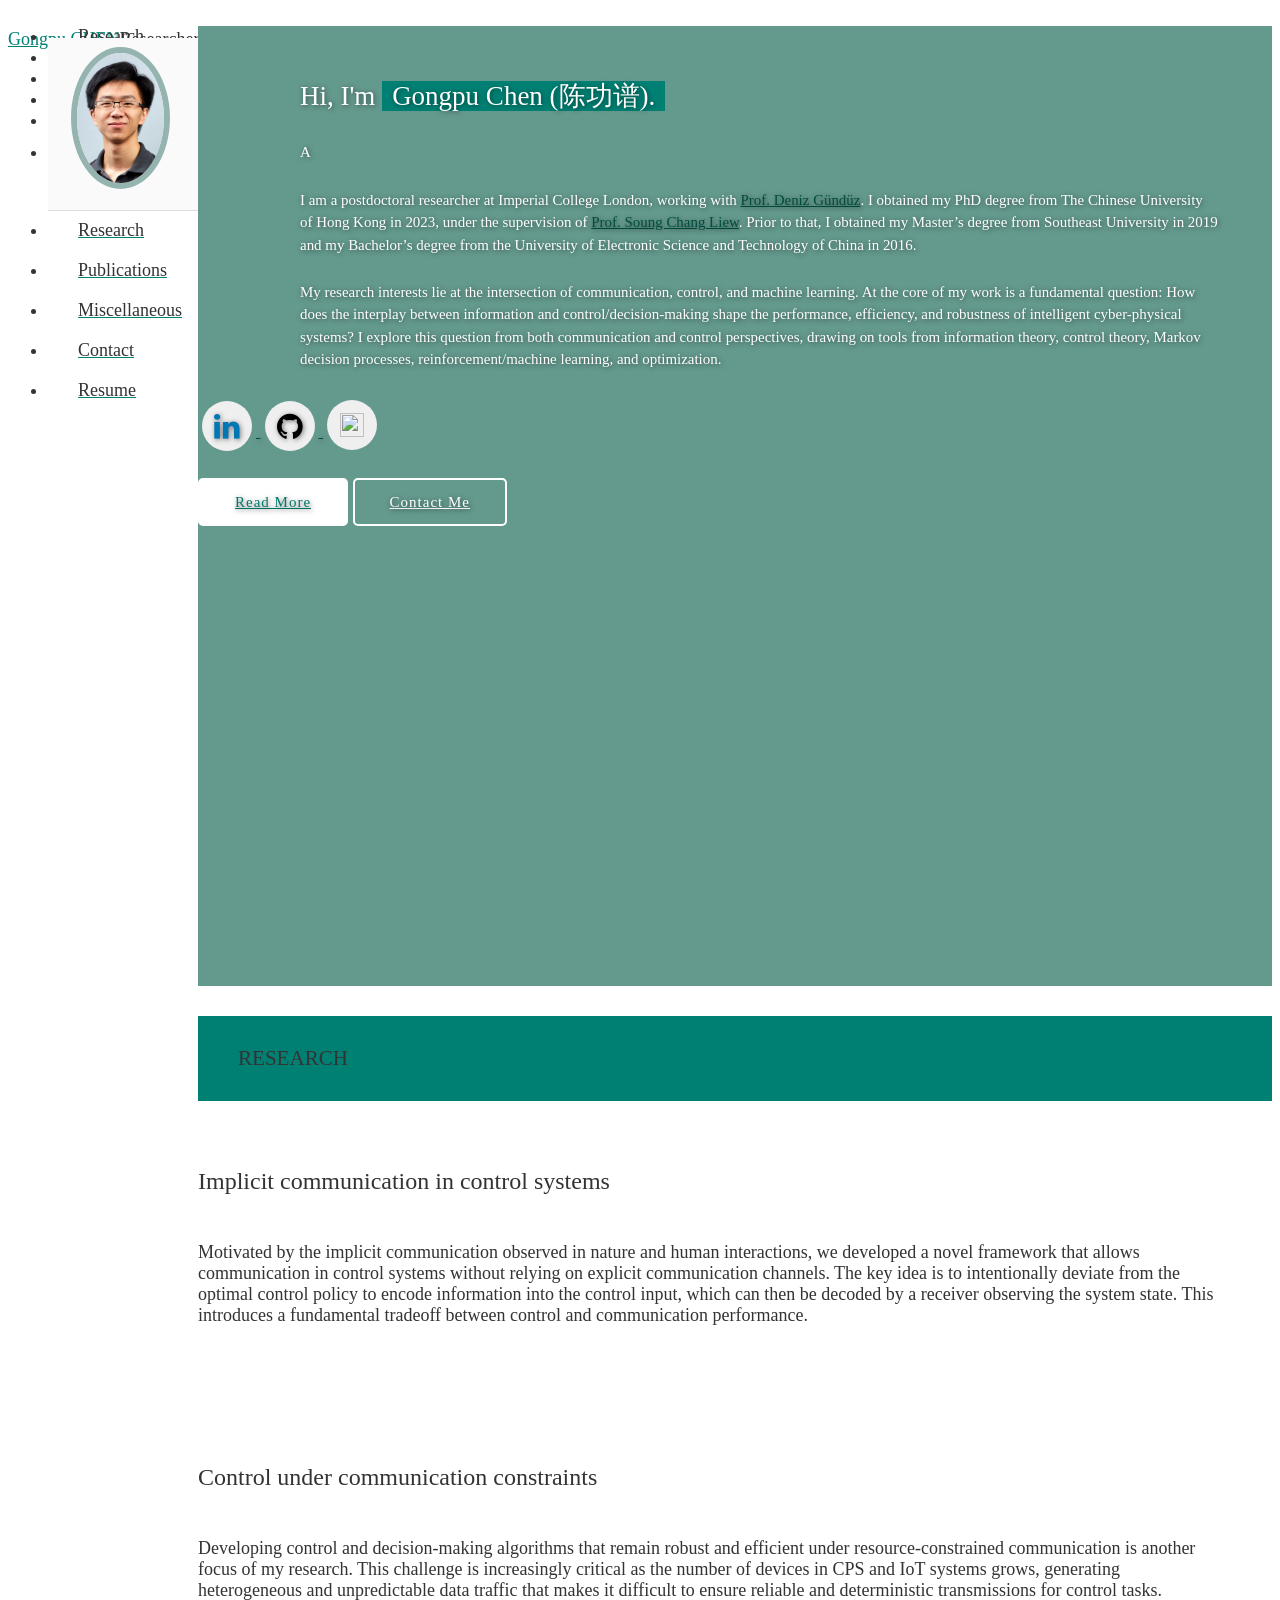
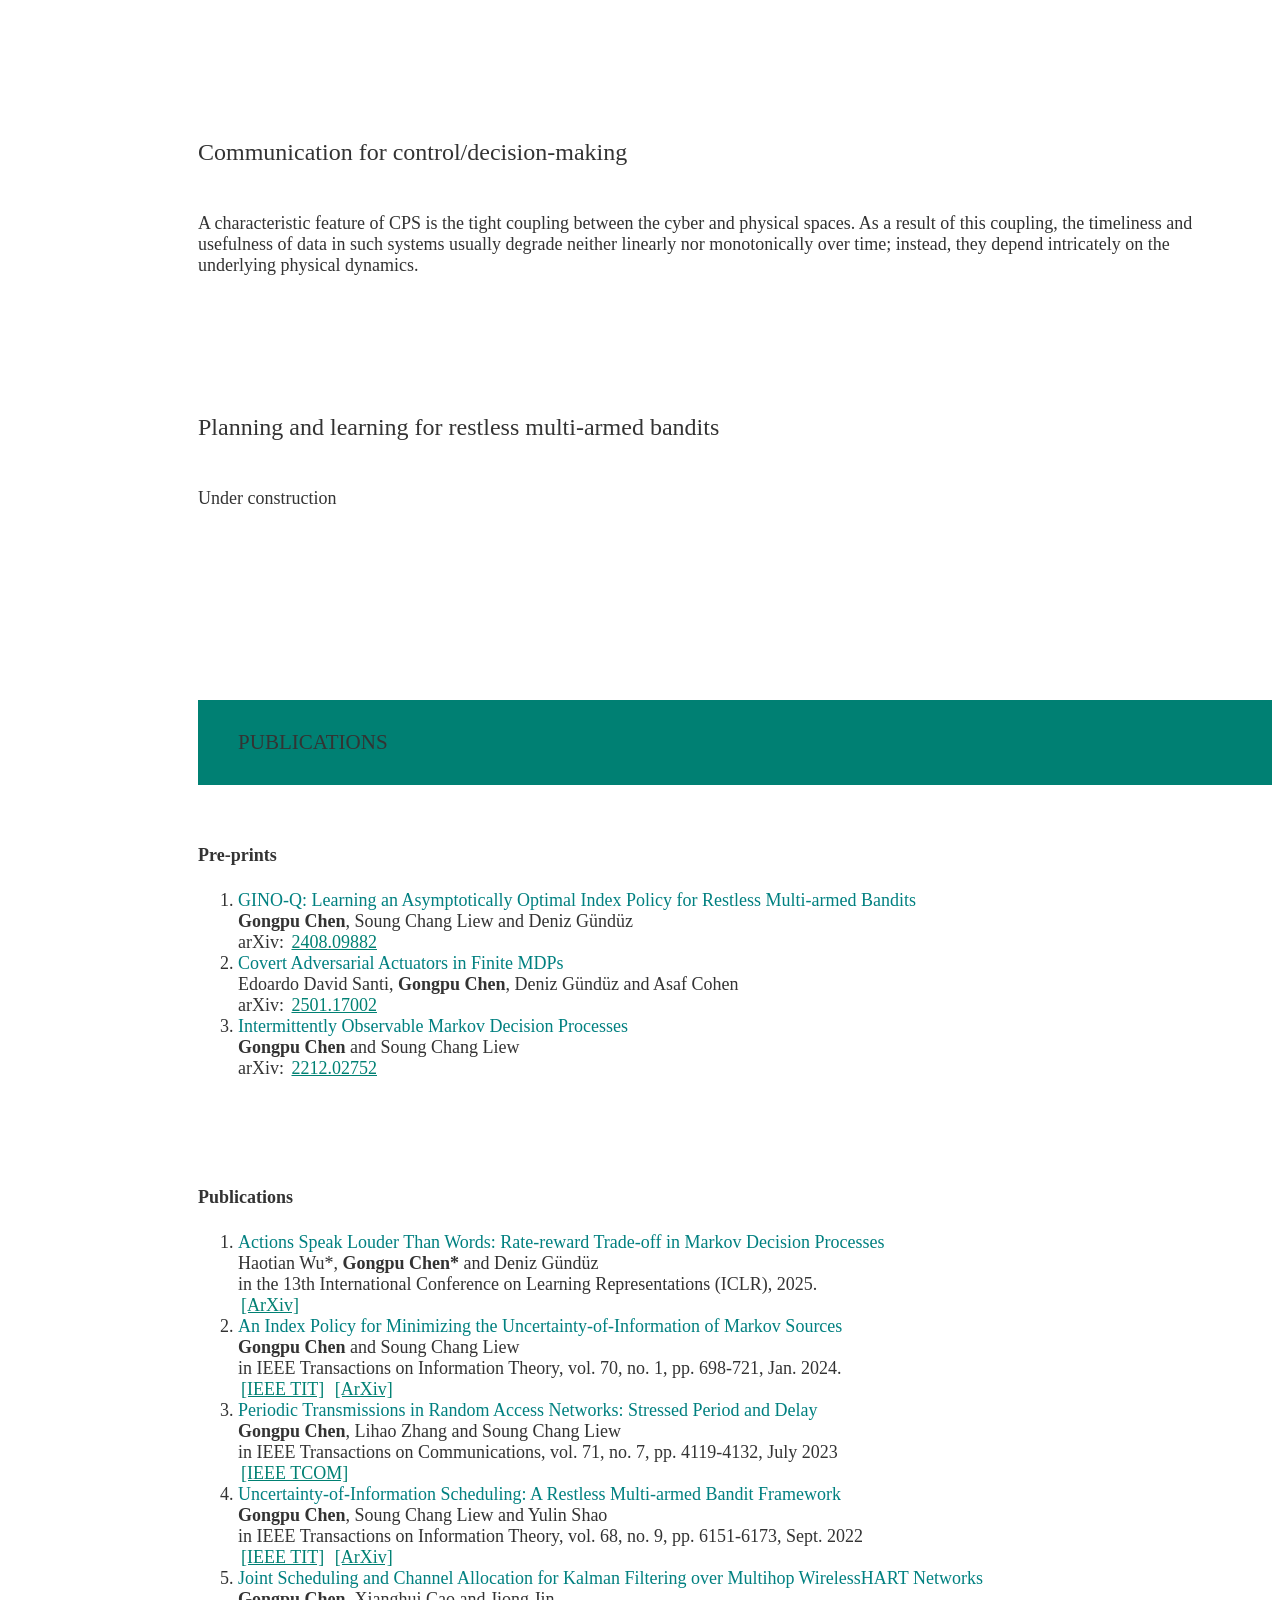
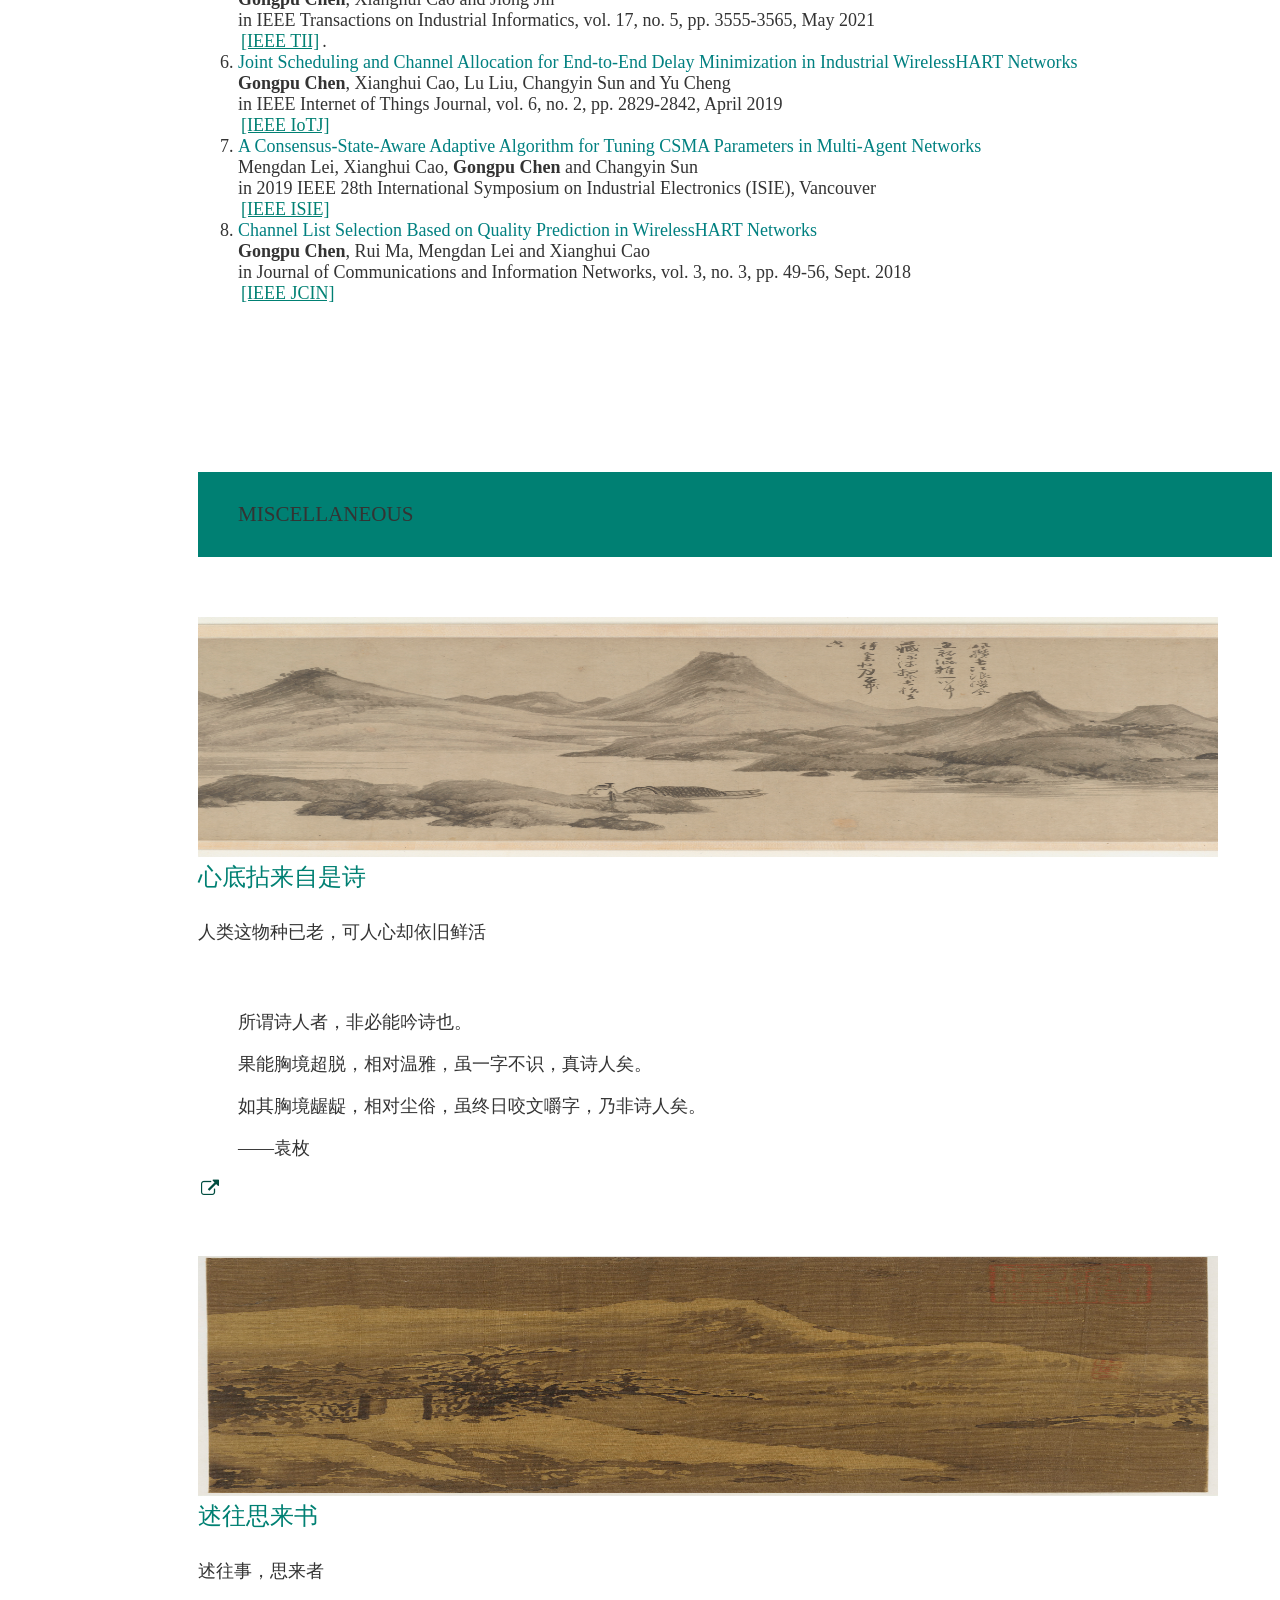
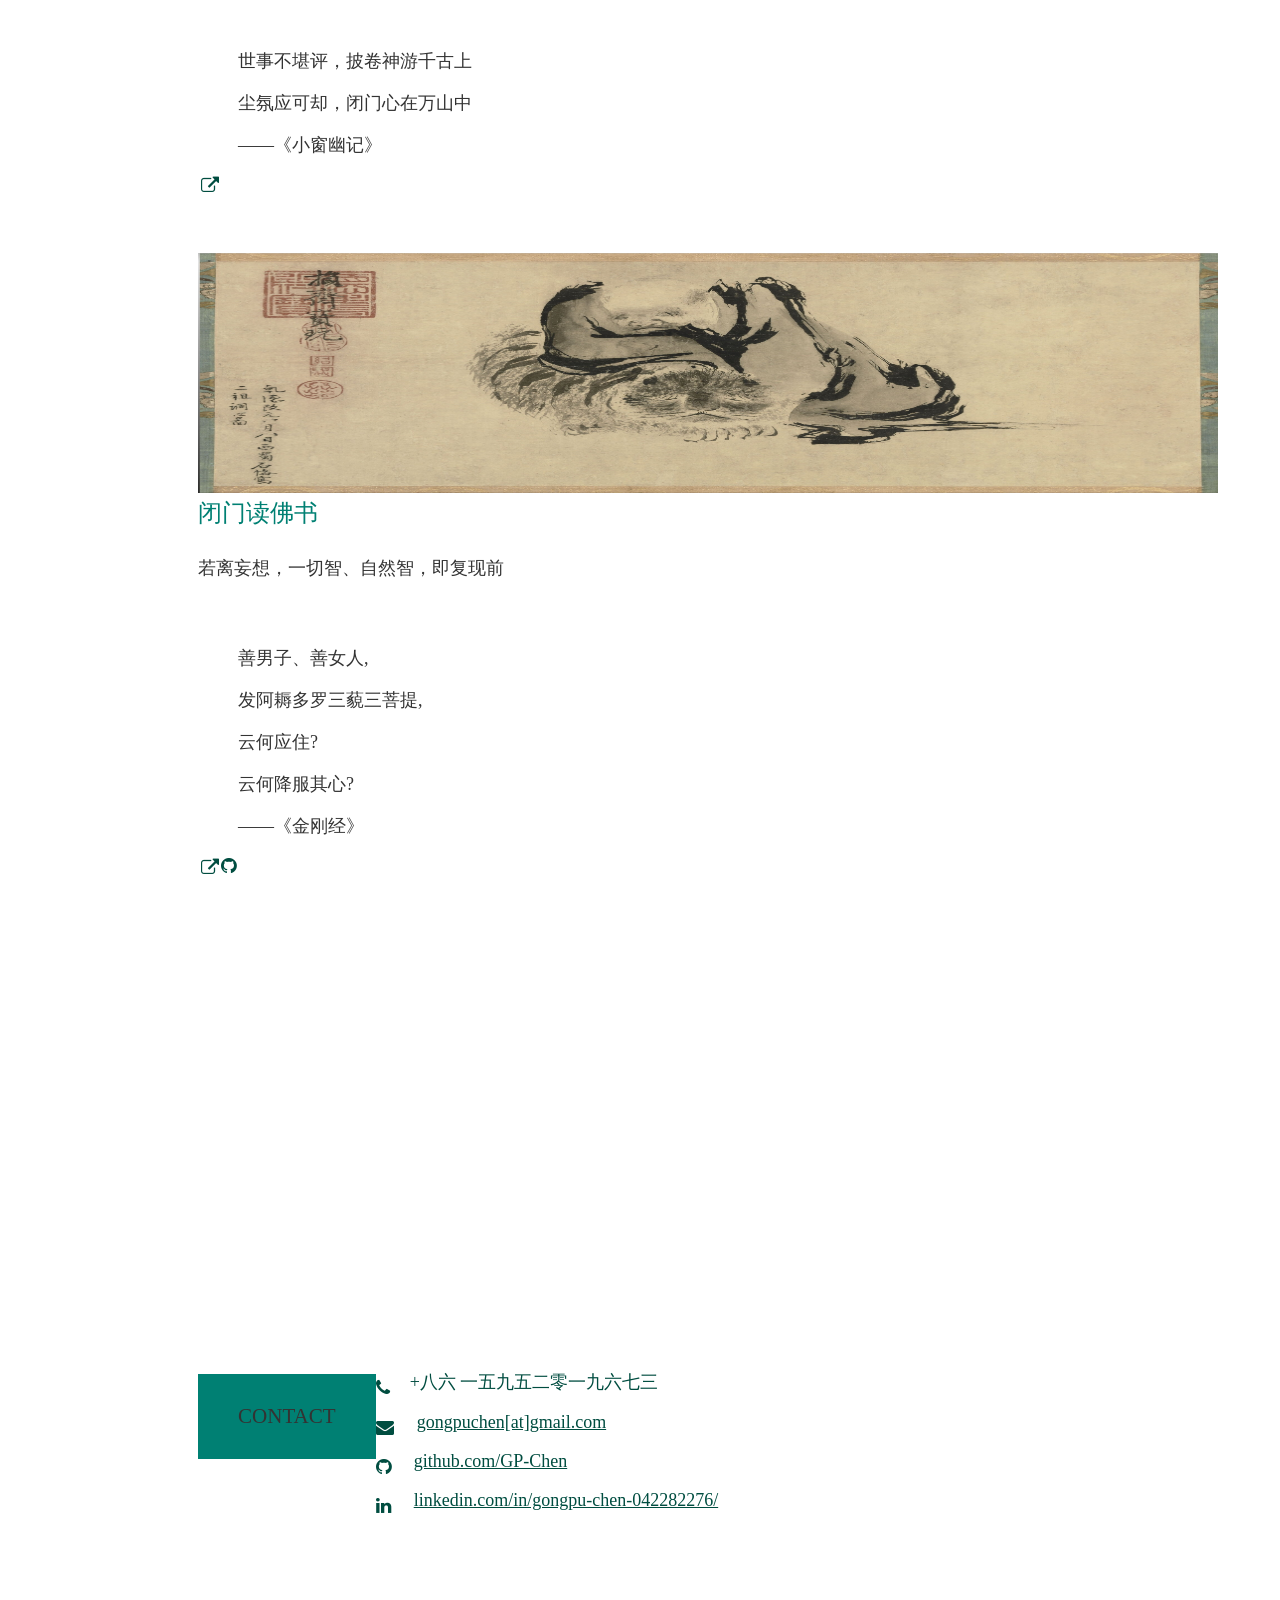
==== commit 16b4b25d: "Merge 0bd88a0f2db40deb5029e886cdbe5f36227ba30d into 564a43c0afac8bb54e09065a636b182d83b9acbd" ====
--- a/index.html
+++ b/index.html
@@ -20,7 +20,7 @@
   <link rel="stylesheet" href="//maxcdn.bootstrapcdn.com/font-awesome/4.3.0/css/font-awesome.min.css" />
   <!-- Custom Styles-->
   <link rel="stylesheet" href="/assets/css/style.css" />
-  <title>Varad Bhogayata | Software Developer</title>
+  <title>Gongpu Chen | Researcher</title>
 
   <!-- Global site tag (gtag.js) - Google Analytics -->
   <script async src="https://www.googletagmanager.com/gtag/js?id=UA-126939217-2"></script>
@@ -35,38 +35,13 @@
   <!-- Open Graph-->
   <meta property="og:locale" content="en_US" />
   <meta property="og:type" content="website" />
-  <meta property="og:title" content="Varad Bhogayata | Software Developer" />
-  <meta property="og:description" content="Software Developer" />
-  <meta property="og:url" content="https://varadbhogayata.github.io/" />
-  <meta property="og:site_name" content="Varad Bhogayata | Software Developer" />
-  <meta property="article:publisher" content="https://varadbhogayata.github.io/" />
-  <meta property="og:image" content="https://varadbhogayata.github.io/examples/preview.JPG" />
-  <!-- Twitter -->
-  <meta name="twitter:card" content="summary" />
-  <meta name="twitter:site" content="@varad_bhogayata" />
-  <meta name="twitter:title" content="Coder | Technofreak | Explorer | Minimalist | Humane" />
-  <meta name="twitter:description" content="Software Developer" />
-  <meta name="twitter:url" content="https://twitter.com/varad_bhogayata" />
-  <meta name="author" content="Varad Bhogayata" />
-  <meta name="description" content="Software Developer with a passion for backend development and artificial intelligence." />
-  <link rel="apple-touch-icon" sizes="57x57" href="/assets/img/favicon/apple-icon-57x57.png" />
-  <link rel="apple-touch-icon" sizes="60x60" href="/assets/img/favicon/apple-icon-60x60.png" />
-  <link rel="apple-touch-icon" sizes="72x72" href="/assets/img/favicon/apple-icon-72x72.png" />
-  <link rel="apple-touch-icon" sizes="76x76" href="/assets/img/favicon/apple-icon-76x76.png" />
-  <link rel="apple-touch-icon" sizes="114x114" href="/assets/img/favicon/apple-icon-114x114.png" />
-  <link rel="apple-touch-icon" sizes="120x120" href="/assets/img/favicon/apple-icon-120x120.png" />
-  <link rel="apple-touch-icon" sizes="144x144" href="/assets/img/favicon/apple-icon-144x144.png" />
-  <link rel="apple-touch-icon" sizes="152x152" href="/assets/img/favicon/apple-icon-152x152.png" />
-  <link rel="apple-touch-icon" sizes="180x180" href="/assets/img/favicon/apple-icon-180x180.png" />
-  <link rel="icon" type="image/png" sizes="192x192" href="/assets/img/favicon/android-icon-192x192.png" />
-  <link rel="icon" type="image/png" sizes="32x32" href="/assets/img/favicon/favicon-32x32.png" />
-  <link rel="icon" type="image/png" sizes="96x96" href="/assets/img/favicon/favicon-96x96.png" />
-  <link rel="icon" type="image/png" sizes="16x16" href="/assets/img/favicon/favicon-16x16.png" />
-  <link rel="manifest" href="/assets/img/favicon/manifest.json" />
-  <meta name="msapplication-TileColor" content="#ffffff" />
-  <meta name="msapplication-TileImage" content="/assets/img/favicon/ms-icon-144x144.png" />
-  <meta name="theme-color" content="#ffffff" />
-  <meta name="robots" content="index, follow" />
+  <meta property="og:title" content="Gongpu Chen (陈功谱) | Researcher" />
+  <meta property="og:description" content="Researcher" />
+  <meta property="og:url" content="https://GP-chen.github.io/" />
+  <meta property="og:site_name" content="Gongpu Chen | Researcher" />
+  <meta property="article:publisher" content="https://GP-chen.github.io/" />
+  <meta property="og:image" content="https://GP-chen.github.io/examples/preview.JPG" />
+  
   <!-- Google Site Verification for indexing -->
   <meta name="google-site-verification" content="_qxK8tePiU2fhnwlwnJ7pkDFnj1k2EiKq_cYGy1Cb84" />
 </head>
@@ -85,25 +60,21 @@
       <li class="logo">
         <a id="logo-container" aria-label="Navigate to the beginning of the page" href="#intro"
           class="brand-logo grey-blue-text">
-          <img src="/assets/img/passport-new.jpg" class="circle img-responsive profile-pic" alt="avatar">
+          <img src="/assets/img/Gongpu.jpg" class="circle img-responsive profile-pic" alt="avatar">
         </a>
       </li>
-
-      <li class="bold">
-        <a aria-label="Navigate to the About section" href="#about" class="waves-effect waves-dark teal-text"><i
-            class="mdi-social-person small"></i><span>About</span></a>
-      </li>
-      <li class="bold">
-        <a aria-label="Navigate to the Experience section" href="#experience"
+      
+      <li class="bold">
+        <a aria-label="Navigate to the Research section" href="#Research"
           class="waves-effect waves-dark teal-text"><i
-            class="mdi-action-trending-up small"></i><span>Experience</span></a>
+            class="mdi-social-school small"></i><span>Research</span></a>
       </li>
 
       <li class="bold">
         <!-- mdi-av-web small
              mdi-av-my-library-books small-->
-        <a aria-label="Navigate to the Projects section" href="#projects" class="waves-effect waves-dark teal-text"><i
-            class="mdi-av-my-library-books small"></i><span>Projects</span></a>
+        <a aria-label="Navigate to the Publications section" href="#Publications" class="waves-effect waves-dark teal-text"><i
+            class="mdi-av-my-library-books small"></i><span>Publications</span></a>
       </li>
 
       <li class="bold">
@@ -113,17 +84,10 @@
         mdi-social-poll
         mdi-av-equalizer
         -->
-        <a aria-label="Navigate to the Skills section" href="#skills" class="waves-effect waves-dark teal-text"><i
-            class="mdi-action-assessment small"></i><span>Skills</span></a>
-      </li>
-      
-      <li class="bold">
-        <!--
-        ICONS:
-        -->
-        <a aria-label="Navigate to the Education section" href="#education" class="waves-effect waves-dark teal-text"><i
-            class="mdi-social-school small"></i><span>Education</span></a>
-      </li>
+        <a aria-label="Navigate to the miscellaneous section" href="#miscellaneous" class="waves-effect waves-dark teal-text"><i
+            class="mdi-action-assessment small"></i><span>Miscellaneous</span></a>
+      </li>
+
 
       <li class="bold">
         <!-- 
@@ -144,10 +108,10 @@
         4. mdi-file-attachment
         5. mdi-file-folder-shared
         -->
-        <!-- <a aria-label="Open Varad's resume in a new tab" href="#resume" target="_blank"
+        <!-- <a aria-label="Open Gongpu's resume in a new tab" href="#resume" target="_blank"
           onclick="window.open('https://drive.google.com/file/d/1vYi-bMyIsZPve0x_clxY8xsDtiHiOMd3/view?usp=sharing')"
           class="waves-effect waves-dark teal-text"><i class="mdi-file-folder-open small"></i><span>Resume</span></a> -->
-        <a aria-label="Open Varad's resume in a new tab" href="https://varadbhogayata.github.io/assets/resume/Varad_Bhogayata_Resume.pdf" target="_blank"
+        <a aria-label="Open Gongpu's resume in a new tab" href="https://GP-chen.github.io/assets/resume/CV_2024.pdf" target="_blank"
         class="waves-effect waves-dark teal-text"><i class="mdi-file-folder-open small"></i><span>Resume</span></a>  
       </li>
     </ul>
@@ -158,8 +122,8 @@
     <a aria-label="Toggle visibility of the mobile navbar" href="#" data-activates="slide-out"
       class="button-collapse"><i class="mdi-navigation-menu"></i></a>
     <div class="name-title">
-      <a id="name" aria-label="Navigate to the beginning of the page" href="#" class="teal-text">Varad
-        Bhogayata</a><span class="black-text">Software Developer</span>
+      <a id="name" aria-label="Navigate to the beginning of the page" href="#" class="teal-text">Gongpu
+        CHEN</a><span class="black-text">Researcher</span>
     </div>
   </nav>
 
@@ -167,34 +131,26 @@
   <nav class="hide-on-large only">
     <ul id="slide-out" class="side-nav">
       <li class="bold">
-        <a aria-label="Navigate to the About section" href="#about" class="waves-effect waves-dark teal-text"><i
-            class="mdi-social-person small"></i><span>About</span></a>
-      </li>
-      <li class="bold">
-        <a aria-label="Navigate to the Experience section" href="#experience"
+        <a aria-label="Navigate to the Research section" href="#Research"
           class="waves-effect waves-dark teal-text"><i
-            class="mdi-action-trending-up small"></i><span>Experience</span></a>
-      </li>
-      <li class="bold">
-        <a aria-label="Navigate to the Projects section" href="#projects" class="waves-effect waves-dark teal-text"><i
-            class="mdi-av-my-library-books small"></i><span>Projects</span></a>
-      </li>
-      <li class="bold">
-        <a aria-label="Navigate to the Skills section" href="#skills" class="waves-effect waves-dark teal-text"><i
-            class="mdi-action-assessment small"></i><span>Skills</span></a>
-      </li>
-
-      <li class="bold">
-        <a aria-label="Navigate to the Education section" href="#education" class="waves-effect waves-dark teal-text"><i
-            class="mdi-social-school small"></i><span>Education</span></a>
-      </li>
+            class="mdi-social-school small"></i><span>Research</span></a>
+      </li>
+      <li class="bold">
+        <a aria-label="Navigate to the Publications section" href="#Publications" class="waves-effect waves-dark teal-text"><i
+            class="mdi-av-my-library-books small"></i><span>Publications</span></a>
+      </li>
+      <li class="bold">
+        <a aria-label="Navigate to the Miscellaneous section" href="#miscellaneous" class="waves-effect waves-dark teal-text"><i
+            class="mdi-action-assessment small"></i><span>miscellaneous</span></a>
+      </li>
+
       <li class="bold">
         <a aria-label="Navigate to the Contact section" href="#contact" class="waves-effect waves-dark teal-text"><i
             class="mdi-content-mail small"></i><span>Contact</span></a>
       </li>
       <li class="bold">
-        <a aria-label="Open Varad's Resume in a new tab"
-          href="https://drive.google.com/file/d/1B6MZ1z0-7NsefC3Lm_q-uhib28MTqpE9/view?usp=sharing" target="_blank"
+        <a aria-label="Open Gongpu's Resume in a new tab"
+          href="https://github.com/GP-Chen/GP-Chen.github.io/blob/master/assets/resume/CV_2024.pdf" target="_blank"
           class="waves-effect waves-dark teal-text"><i class="mdi-file-folder-open small"></i><span>Resume</span></a>
       </li>
     </ul>
@@ -206,42 +162,50 @@
     <section id="intro" class="section scrollspy full-height">
       <div class="overlay"></div>
       <div class="container">
+        <div class="row">
         <div class="col-md-9">
           <div class="content section-padding valign" style="margin-left: 10%; margin-top: 50px;">
             <div class="caption">
-              <h2>새벽여우의<span class="teal">포트폴리오</span></h2>
+              <h2>Hi, I'm <span class="teal">Gongpu Chen (陈功谱).</span></h2>
               <h5 style="color:#fff">A <span class="typing" style="font-weight: 300; color:#004d40"></span></h5>
               <!-- <h5 style="color:#00796b">A <span class="typing" style="font-weight: 300; color:#fff"></span></h5> -->
-              <h5>Self-driven, quick starter, passionate programmer with a curious mind who enjoys solving a complex and challenging real-world problems.</h5>
-            </div>
+              <h5>I am a postdoctoral researcher at Imperial College London, working with <a href="https://profiles.imperial.ac.uk/d.gunduz" target="_blank">Prof. Deniz Gündüz</a>. 
+                I obtained my PhD degree from The Chinese University of Hong Kong in 2023, under the supervision of 
+                <a href="https://www.ie.cuhk.edu.hk/faculty/liew-soung-chang/" target="_blank">Prof. Soung Chang Liew</a>. Prior to that, I obtained my Master’s degree from Southeast University in 2019 
+                and my Bachelor’s degree from the University of Electronic Science and Technology of China in 2016. </h5>
+                
+                <h5>My research interests lie at the intersection of communication, control, and machine learning. 
+                At the core of my work is a fundamental question: How does the interplay between information and control/decision-making 
+                shape the performance, efficiency, and robustness of intelligent cyber-physical systems? 
+                I explore this question from both communication and control perspectives, drawing on tools from information theory, 
+                control theory, Markov decision processes, reinforcement/machine learning, and optimization.
+              </h5>
+            </div>
+          </div>
+            
             <div class="social">
-              <a href="http://linkedin.com/in/varadbhogayata" target="_blank">
+              <a href="https://www.linkedin.com/in/gongpu-chen-042282276/" target="_blank">
                 <button class="icon-btn linkedin">
                   <i class="fa fa-linkedin"></i>
                 </button>
               </a>
-              <a href="https://github.com/varadbhogayata/" target="_blank">
+              <a href="https://github.com/GP-Chen/" target="_blank">
                 <button class="icon-btn github">
                   <i class="fa fa-github"></i>
                 </button>
               </a>
 
-              <!-- <a href="https://angel.co/u/varad_bhogayata" target="_blank">
-                <button class="icon-btn angellist">
-                  <i class="fa fa-angellist"></i>
+              <a href="https://scholar.google.com/citations?user=4F7iVvIAAAAJ&hl=en&oi=ao" target="_blank">
+                <button class="icon-btn googlescholar">
+                  <img src="https://upload.wikimedia.org/wikipedia/commons/c/c7/Google_Scholar_logo.svg" 
+                   alt="Google Scholar" width="24" height="24">
                 </button>
-              </a> -->
-
-              <!-- <a href="http://linkedin.com/in/varadbhogayata" target="_blank">
-                  <span class="fa-stack fa-lg">
-                    <i class="fa fa-circle fa-stack-2x"></i>
-                    <i class="fa fa-linkedin fa-stack-1x fa-inverse"></i>
-
-                  </span>
-              </a> -->
+              </a>
+              
+                
             </div>
             <div class='buttons'>
-              <a href="#about" class="readme">Read More</a>
+              <a href="#Biography" class="readme">Read More</a>
               <a href="#contact" class="contactme">Contact Me</a>
             </div>
           </div>
@@ -249,233 +213,218 @@
       </div>
     </section>
 
-    <!-- Second Section: About -->
-    <section id="about" class="section scrollspy">
-      <h3 class="page-title white-text teal">About</h3>
-      <div class="container flow-text">
-        <!-- <blockquote>
-          <h2>
-            A Software Developer with a passion for Backend Development and Artificial Intelligence.
-
-          </h2>
-        </blockquote> -->        
-        <p>
-          I am a Computer Science Grad Student at Arizona State University. I enjoy problem-solving and coding. Always strive to bring 100% to the work I do.
-
-          I have worked on technologies like Python, Django, Flask, MySQL, PostgreSQL, MongoDB, HTML5, CSS, Java, C++ during my bachelor's. I have 19 months of professional work experience which helped me strengthen my experience in Python, Flask, and Django.
-
-          I am passionate about developing complex applications that solve real-world problems impacting millions of users.
-        </p>
-        <p>
-          <ul>
-            <li><b>Languages:</b> Python, Java, JavaScript, C, C++, HTML/CSS, Bash</li>
-            <li><b>Databases:</b> MySQL, PostgreSQL, MongoDB</li>
-            <li><b>Libraries:</b> NumPy, Pandas, OpenCV</li>
-            <li><b>Frameworks:</b> Flask, Django, Node.js, Keras, TensorFlow, PyTorch, Bootstrap, Apache Beam</li>
-            <li><b>Tools & Technologies:</b> Git, Docker, AWS, GCP, Heroku, JIRA</li>
-          </ul>
-          
-        </p>
-          
-        <!-- <p>
-          
-          Detail-oriented Software Developer with professional experience in Backend Development, Machine Learning, Computer Vision. I am adept in Python, Django, Flask, SQL, Machine Learning, Computer Vision.           
-        </p> -->
-        <p>
-          Looking for an opportunity to work in a challenging position combining my skills in Software Engineering, which provides professional development, interesting experiences and personal growth.
-        </p>
-        <!-- <p>
-          Another Paragraph
-        </p>  -->
-        <!-- <p>
-        <strong>Current Focus</strong>:&nbsp;<a aria-label="Navigate to the Inclusive Design Patterns homepage"
-          href="https://www.smashingmagazine.com/inclusive-design-patterns/">Accessibility</a>&nbsp;//&nbsp;<a
-          aria-label="Navigate to the Full Stack React homepage"
-          href="https://www.fullstackreact.com/">React</a>&nbsp;//&nbsp;<a
-          aria-label='Navigate to the article "Scalable CSS"'
-          href="https://mrmrs.github.io/writing/2016/03/24/scalable-css/">Design Systems</a>
-        </p> -->
-      </div>
-    </section>
-
-
-    <!-- Third Section: Experience -->
-    <section id="experience" class="section scrollspy">
-      <h3 class="page-title white-text teal">Experience</h3>
+
+    <!-- Second Section: Research -->
+    <section id="Research" class="section scrollspy">
+      <h3 class="page-title white-text teal">Research</h3>
       <div class="container">
 
-        <!-- Latest Experience -->
+        <!-- Latest Education -->
         <div class="card">
           <div class="card-content">
             <div class="row">
-              <div class="col s12 m2">
-                <a href="https://www.zhiffy.com/" target="_blank"><img alt="Zhiffy logo"
-                    src="/assets/img/exp-zhiffy-logo-1.webp" class="responsive-img center-block" /></a>
-              </div>
               <!-- <div class="col s12 m10"> -->
               <div class="col s12 m10">
-                <p>
-                  <span class="card-title"><a href="https://www.zhiffy.com/" target="_blank"
-                      class="teal-text hoverline">Zhiffy</a></span>
-                </p>
-              </div>
-            </div>
-            <div class="role brown-text text-darken-2">Software Engineer</div>
-            <ul>
-              <li>
-                Developed and managed the backend of an e-commerce platform using Flask, MongoDB, and AWS.
-              </li>
-              <li>
-                Worked on three web applications targeting customers, selling vendors, and admin users; built 50+ RESTful APIs with functionalities
-such as login/sign up, view a product, add a product to cart, checkout the order, etc.
-              </li>
-              <li>Improved the response time by 20% by refactoring the codebase and changing database design and queries.</li>
-              <li>Added a bulk upload feature which reduced the manual work of adding products into a database.</li>
-              <li>
-                <b>Tools:</b> Python, Flask, MongoDB
-              </li>
-            </ul>
-          </div>
-          <div class="card-action">
-            <span>July 2020 - Nov 2020 | Hyderabad, India</span>
-          </div>
-        </div>
-
-        
+                  <span class="card-title brown-text">Implicit communication in control systems</span>
+                </p>
+                Motivated by the implicit communication observed in nature and human interactions, we developed a novel framework that 
+                allows communication in control systems without relying on explicit communication channels. 
+                The key idea is to intentionally deviate from the optimal control policy to encode information into the control input, 
+                which can then be decoded by a receiver observing the system state. 
+                This introduces a fundamental tradeoff between control and communication performance.
+                </p>
+              </div>
+            </div>
+            
+          </div>
+          
+        </div>
+
         <div class="card">
           <div class="card-content">
             <div class="row">
-              <div class="col s12 m2">
-                <a href="https://www.meditab.com" target="_blank"><img alt="Meditab logo"
-                    src="/assets/img/exp-meditab-logo-500x500.jpg" class="responsive-img center-block" /></a>
-              </div>
+              
               <!-- <div class="col s12 m10"> -->
               <div class="col s12 m10">
-                <p>
-                  <span class="card-title"><a href="http://meditab.com" target="_blank"
-                      class="teal-text hoverline">Meditab</a></span>
-                </p>
-              </div>
-            </div>
-            <div class="role brown-text text-darken-2">Programmer Analyst</div>
-            <ul>
-              <li>
-                Customized a tree-based optimization algorithm that separates drugs into distinct groups to maximize the concurrent execution of drug
-dispenser robots; improved an optimization algorithm that reduced the cycle-time of the automation process by 25%.
-              </li>
-              <li>
-                Devised a customized recursion algorithm to extend the functionality of the current environment to a multi-robot and multi-system
-environment
-              </li>
-              <li>
-                Built a modular video analytics app using Flask, OpenCV that tracks the location of each human in a multi-camera environment;
-utilized perspective transformation, object detection, and object tracking to find the location of a human.
-              </li>
-              <li>Increased the speed of the video analytics app by 20% by using a customized YOLOv3 algorithm to perform object detection and
-                DeepSORT algorithm for multi-object tracking.</li>
-              <li>
-                <b>Tools:</b> Python, Flask, OpenCV, Keras, Tensorflow, PyTorch
-              </li>
-            </ul>
-          </div>
-          <div class="card-action">
-            <span>Dec 2018 - July 2019 | Ahmedabad, India</span>
-          </div>
-        </div>
-
-        <!-- Experience 2 -->
+                  <span class="card-title brown-text">Control under communication constraints</span>
+                </p>
+                Developing control and decision-making algorithms that remain robust and efficient under resource-constrained communication 
+                is another focus of my research. This challenge is increasingly critical as the number of devices in CPS and IoT systems grows, 
+                generating heterogeneous and unpredictable data traffic that makes it difficult to ensure reliable and deterministic transmissions for control tasks.
+                </p>
+              </div>
+            </div>
+            
+          </div>
+          
+        </div>
+
+   
         <div class="card">
           <div class="card-content">
             <div class="row">
-              <div class="col s12 m2">
-                <img alt="Mtag logo" src="/assets/img/exp-mtag-logo-250x250.jpg" class="responsive-img center-block" />
-
-              </div>
-
               <!-- <div class="col s12 m10"> -->
               <div class="col s12 m10">
-                <p>
-                  <span class="card-title"><a href="#experience" class="teal-text hoverline">Mtag
-                      Innovations</a></span>
-                </p>
-              </div>
-            </div>
-            <div class="role brown-text text-darken-2">Software Developer</div>
-            <ul>
-              <li>
-                Programmed a cloud-based web app using Flask and JavaScript aimed at storing, visualizing, and tracking temperature and humidity
-of each drug container to estimate the degradation of the drug.
-              </li>
-              <li>
-                Created an alert system to send notifications and emails when the parameters exceed the threshold.
-              </li>
-              <li>
-                <b>Tools:</b> Python, Flask, JavaScript
-              </li>
-            </ul>
+                  <span class="card-title brown-text">Communication for control/decision-making</span>
+                </p>
+                A characteristic feature of CPS is the tight coupling between the cyber and physical spaces. 
+                As a result of this coupling, the timeliness and usefulness of data in such systems usually 
+                degrade neither linearly nor monotonically over time; instead, they depend intricately on the underlying physical dynamics.
+                </p>
+              </div>
+            </div>
+          
           </div>
           <div class="card-action">
-            <span>July 2018 - Nov 2018 | Ahmedabad, India</span>
-          </div>
-        </div>
-
-        <!-- Experience 3 -->
+          </div>
+        </div>
+
         <div class="card">
           <div class="card-content">
             <div class="row">
-              <div class="col s12 m2">
-                <a href="https://www.cignex.com" target="_blank"><img alt="Cignex logo"
-                    src="/assets/img/exp-cignex-logo.png" class="responsive-img center-block" /></a>
-              </div>
+              
+              <!-- <div class="col s12 m10"> -->
               <div class="col s12 m10">
-                <p>
-                  <span class="card-title"><a href="https://www.cignex.com" target="_blank"
-                      class="teal-text hoverline">CIGNEX
-                      Datamatics </a></span>
-                </p>
-              </div>
-            </div>
-            <div class="role brown-text text-darken-2">Project Trainee</div>
-            <ul>
-              <li>
-                Designed a library management system for a local library, where we undertook activities like requirement
-                elicitation, preparing Data Flow
-                and Entity-Relationship diagrams.
-              </li>
-              <li>
-                Delivered a solution for a POC involving Automatic Financial Document Classifier using Natural Language
-                Processing and Support Vector
-                Machines with 96% accuracy on the company’s data.
-              </li>
-              <li>
-                <b>Tools:</b> Python, Scikit-learn, NLTK
-              </li>
-            </ul>
-          </div>
-          <div class="card-action">
-            <span>June 2017 - July 2017 | Ahmedabad, India</span>
-          </div>
-        </div>
-
+                  <span class="card-title brown-text">Planning and learning for restless multi-armed bandits</span>
+                </p>
+                Under construction
+                </p>
+              </div>
+            </div>
+            
+          </div>
+          
+        </div>
+        
+
+     
+    </section>
+
+    <!-- Third Section: Publications -->
+    <section id="Publications" class="section scrollspy">
+      <h3 class="page-title white-text teal">Publications</h3>
+      <div class="container">
+        <div class="row">
+
+       <div class="card">
+          <div class="card-content">
+            <h4 class="brown-text light">Pre-prints</h4>
+            <div>
+              <ol>
+                <li>
+                    <span style="color:teal;">GINO-Q: Learning an Asymptotically Optimal Index Policy for Restless Multi-armed Bandits</span>
+                      <br><b>Gongpu Chen</b>, Soung Chang Liew and Deniz Gündüz
+                      <br>arXiv: <a href="https://arxiv.org/abs/2408.09882" target="_blank"
+                      class="teal-text hoverline">2408.09882</a>
+                  </li>  
+                  <li>
+                    <span style="color:teal;">Covert Adversarial Actuators in Finite MDPs</span>
+                      <br>Edoardo David Santi, <b>Gongpu Chen</b>, Deniz Gündüz and Asaf Cohen
+                      <br>arXiv: <a href="https://arxiv.org/abs/2501.17002" target="_blank"
+                      class="teal-text hoverline">2501.17002</a>
+                  </li>  
+                  <li>
+                    <span style="color:teal;">Intermittently Observable Markov Decision Processes</span>
+                      <br><b>Gongpu Chen</b> and Soung Chang Liew
+                      <br>arXiv: <a href="https://arxiv.org/abs/2302.11761" target="_blank"
+                      class="teal-text hoverline">2212.02752</a>
+                  </li>            
+                </ol>
+            </div>
+          </div>
+        </div>
+
+          <div class="card">
+          <div class="card-content">
+            <h4 class="brown-text light">Publications</h4>
+            <div>
+              <ol>
+                <li>
+                    <span style="color:teal;">Actions Speak Louder Than Words: Rate-reward Trade-off in Markov Decision Processes</span> 
+                    <br>Haotian Wu*, <b>Gongpu Chen*</b> and Deniz Gündüz              
+                    <br>in the 13th International Conference on Learning Representations (ICLR), 2025.
+                    <br><a href="https://arxiv.org/abs/2502.03335" target="_blank"
+                      class="teal-text hoverline"> [ArXiv]</a> 
+                  </li>
+                  <li>
+                    <span style="color:teal;">An Index Policy for Minimizing the Uncertainty-of-Information of Markov Sources</span> 
+                    <br><b>Gongpu Chen</b> and Soung Chang Liew               
+                    <br>in IEEE Transactions on Information Theory, vol. 70, no. 1, pp. 698-721, Jan. 2024.
+                    <br><a href="https://ieeexplore.ieee.org/document/10260280" target="_blank"
+                      class="teal-text hoverline"> [IEEE TIT]</a> <a href="https://arxiv.org/abs/2212.02752" target="_blank"
+                      class="teal-text hoverline"> [ArXiv]</a> 
+                  </li>
+                  <li>
+                    <span style="color:teal;">Periodic Transmissions in Random Access Networks: Stressed Period and Delay</span> 
+                    <br><b>Gongpu Chen</b>, Lihao Zhang and Soung Chang Liew
+                    <br>in IEEE Transactions on Communications, vol. 71, no. 7, pp. 4119-4132, July 2023
+                    <br><a href="https://ieeexplore.ieee.org/document/10119227" target="_blank"
+                      class="teal-text hoverline"> [IEEE TCOM]</a> 
+                  </li>
+                <li>
+                  <span style="color:teal;">Uncertainty-of-Information Scheduling: A Restless Multi-armed Bandit Framework</span>
+                  <br><b>Gongpu Chen</b>, Soung Chang Liew and Yulin Shao 
+                  <br>in IEEE Transactions on Information Theory, vol. 68, no. 9, pp. 6151-6173, Sept. 2022
+                  <br><a href="https://ieeexplore.ieee.org/document/9781393" target="_blank"
+                      class="teal-text hoverline"> [IEEE TIT]</a>  <a href="https://arxiv.org/abs/2102.06384" target="_blank"
+                      class="teal-text hoverline"> [ArXiv]</a>  
+                </li>
+                <li>
+                  <span style="color:teal;">Joint Scheduling and Channel Allocation for Kalman Filtering over Multihop WirelessHART Networks</span>
+                  <br><b>Gongpu Chen</b>, Xianghui Cao and Jiong Jin 
+                  <br>in IEEE Transactions on Industrial Informatics, vol. 17, no. 5, pp. 3555-3565, May 2021
+                  <br><a href="https://ieeexplore.ieee.org/document/9055118" target="_blank"
+                  class="teal-text hoverline"> [IEEE TII]</a>.
+                </li>
+                <li>
+                  <span style="color:teal;">Joint Scheduling and Channel Allocation for End-to-End Delay Minimization in Industrial WirelessHART Networks</span>
+                  <br><b>Gongpu Chen</b>, Xianghui Cao, Lu Liu, Changyin Sun and Yu Cheng 
+                  <br>in IEEE Internet of Things Journal, vol. 6, no. 2, pp. 2829-2842, April 2019
+                  <br><a href="https://ieeexplore.ieee.org/document/8489935" target="_blank"
+                      class="teal-text hoverline"> [IEEE IoTJ]</a>
+                  </li>  
+                <li>
+                  <span style="color:teal;">A Consensus-State-Aware Adaptive Algorithm for Tuning CSMA Parameters in Multi-Agent Networks</span>
+                  <br>Mengdan Lei, Xianghui Cao, <b>Gongpu Chen</b> and Changyin Sun
+                  <br>in 2019 IEEE 28th International Symposium on Industrial Electronics (ISIE), Vancouver
+                  <br> <a href="https://ieeexplore.ieee.org/abstract/document/8781184" target="_blank"
+                      class="teal-text hoverline"> [IEEE ISIE]</a>
+                </li>
+                <li>
+                  <span style="color:teal;">Channel List Selection Based on Quality Prediction in WirelessHART Networks</span>
+                  <br> <b>Gongpu Chen</b>, Rui Ma, Mengdan Lei and Xianghui Cao 
+                  <br>in Journal of Communications and Information Networks, vol. 3, no. 3, pp. 49-56, Sept. 2018
+                  <br><a href="https://ieeexplore.ieee.org/document/8932305" target="_blank"
+                      class="teal-text hoverline"> [IEEE JCIN]</a>
+                </li>
+                </ol>
+            </div>
+          </div>
+        </div>
+
+
+
+          <!-- ************* -->
+        </div>
       </div>
     </section>
 
-    <!-- Fourth Section: Projects -->
-    <section id="projects" class="section scrollspy">
-      <h3 class="page-title white-text teal">Projects</h3>
+    <!-- Fifth Section: miscellaneous -->
+    <section id="miscellaneous" class="section scrollspy">
+      <h3 class="page-title white-text teal">Miscellaneous</h3>
       <div class="container">
         <div class="row">
-
+          
           <div class="col s12 m6 l4">
             <div class="card medium">
               <div class="card-image waves-effect waves-block waves-light">
-                <img alt="music streaming app" src="/assets/img/project-music-player.png" style="height: 100%; width: 100%" class="activator" />
+                <img alt="quiz app" src="/assets/image/吴镇-渔父图2.jpg" style="height: 100%; width: 100%" class="activator" />
               </div>
               <div class="card-content">
-                <span class="card-title activator teal-text hoverline">Music Player Web-App<i
+                <span class="card-title activator teal-text hoverline">心底拈来自是诗<i
                     class="mdi-navigation-more-vert right"></i></span>
                 <p>
-                  A music streaming web app based on Django
+                  人类这物种已老，可人心却依旧鲜活
                 </p>
               </div>
               <div class="card-reveal">
@@ -484,38 +433,34 @@
                 <span class="card-title grey-text"><small>Accomplishments</small><i
                     class="mdi-navigation-close right"></i></span>
                 <ul>
-                  <li><b>Tools:</b> Django, HTML, CSS, Bootstrap, SQLite, AWS S3, Heroku</li>
-                  <li>Register/login to the web app(with OAuth-based Google Sign-In).</li>
-                  <li>Search and filter songs based on language and singer.</li>
-                  <li>Create multiple playlists and add/remove songs to/from playlist.</li>
-                  <li>Scroll through recently played/viewed songs.</li>
-
+                  <p>所谓诗人者，非必能吟诗也。</p>
+                  <p>果能胸境超脱，相对温雅，虽一字不识，真诗人矣。</p>
+                  <p>如其胸境龌龊，相对尘俗，虽终日咬文嚼字，乃非诗人矣。 </p>
+                  <p>——袁枚</p>
 
                 </ul>
                 <div class="card-action">
-                  <a aria-label="Visit " href="https://galvanic-music.herokuapp.com/" target="_blank" data-position="top"
-                    data-tooltip="View Online"
+                  <a aria-label="Visit " href="https://gongpu.notion.site/98388fd7400b48b18d9efa08c977dc92?v=9676340eb4bf4d2d90f586ee0242e8e1&pvs=4" target="_blank" data-position="top"
+                    data-tooltip="View on Notion"
                     class="btn-floating btn-large waves-effect waves-light blue-grey tooltipped"><i
-                      class="fa fa-external-link"></i></a>
-                  <a aria-label="Visit the GitHub repo for  project" href="https://github.com/varadbhogayata/music-player"
-                    target="_blank" data-position="top" data-tooltip="View Source"
-                    class="btn-floating btn-large waves-effect waves-light blue-grey tooltipped"><i
-                      class="fa fa-github"></i></a>
+                      class="fa fa-external-link"></i></a>                 
                 </div>
               </div>
             </div>
           </div>
+
+
 
           <div class="col s12 m6 l4">
             <div class="card medium">
               <div class="card-image waves-effect waves-block waves-light">
-                <img alt="quiz app" src="/assets/img/project-quizup-logo-1.png" style="height: 100%; width: 100%" class="activator" />
+                <img alt="quiz app" src="/assets/image/雪景图（一）.jpg" style="height: 100%; width: 100%" class="activator" />
               </div>
               <div class="card-content">
-                <span class="card-title activator teal-text hoverline">Quiz Web-App<i
+                <span class="card-title activator teal-text hoverline">述往思来书<i
                     class="mdi-navigation-more-vert right"></i></span>
                 <p>
-                  A quiz playing web app based on Django
+                  述往事，思来者
                 </p>
               </div>
               <div class="card-reveal">
@@ -524,17 +469,53 @@
                 <span class="card-title grey-text"><small>Accomplishments</small><i
                     class="mdi-navigation-close right"></i></span>
                 <ul>
-                  <li><b>Tools:</b> Django, HTML, CSS, Bootstrap, SQLite, Heroku</li>
-                  <li>Register/login to the web app(with OAuth-based Google Sign-In).</li>
-                  <li>Play Quiz and see the leaderboard</li>
+                  <p>世事不堪评，披卷神游千古上</p>
+                  <p>尘氛应可却，闭门心在万山中</p>
+                  <p>——《小窗幽记》</p>
 
                 </ul>
                 <div class="card-action">
-                  <a aria-label="Visit " href="https://quiz-up-app.herokuapp.com/" target="_blank" data-position="top"
+                  <a aria-label="Visit " href="https://gongpu.notion.site/6e575eabac68491da17d936e22127c33?v=5f8fffabb8e0471e99e2ef19b4dc3ae2&pvs=4" target="_blank" data-position="top"
+                    data-tooltip="View on Notion"
+                    class="btn-floating btn-large waves-effect waves-light blue-grey tooltipped"><i
+                      class="fa fa-external-link"></i></a>                 
+                </div>
+              </div>
+            </div>
+          </div>
+
+          
+
+          <div class="col s12 m6 l4">
+            <div class="card medium">
+              <div class="card-image waves-effect waves-block waves-light">
+                <img alt="禅画" src="/assets/image/二祖调心图.jpg" style="height: 100%; width: 100%" class="activator" />
+              </div>
+              <div class="card-content">
+                <span class="card-title activator teal-text hoverline">闭门读佛书<i
+                    class="mdi-navigation-more-vert right"></i></span>
+                <p>
+                  若离妄想，一切智、自然智，即复现前
+                </p>
+              </div>
+              <div class="card-reveal">
+                <!-- TODO: change this -- only close button -->
+                <!-- <span class="card-title brown-text">Accomplishments<i class="mdi-navigation-close right"></i></span> -->
+                <span class="card-title grey-text"><small>Accomplishments</small><i
+                    class="mdi-navigation-close right"></i></span>
+                <ul>
+                  <p>善男子、善女人,</p>
+                  <p>发阿耨多罗三藐三菩提,</p>
+                  <p>云何应住?</p>
+                  <p>云何降服其心?</p>
+                  <p>——《金刚经》</p>
+                </ul>
+                <div class="card-action">
+                  <a aria-label="Visit Notion" href="https://gongpu.notion.site/f7863334a62543068d377d54d6a04bd4?v=2ae77614eb064f0a9e77cd0bd19e5c46&pvs=4" target="_blank" data-position="top"
                     data-tooltip="View Online"
                     class="btn-floating btn-large waves-effect waves-light blue-grey tooltipped"><i
-                      class="fa fa-external-link"></i></a>
-                  <a aria-label="Visit the GitHub repo for  project" href="https://github.com/varadbhogayata/QuizUp"
+                      class="fa fa-external-link"></i></a> 
+                  <a aria-label="Visit the web in GitHub repo" href="Misc/般若波罗蜜多心经.html"
                     target="_blank" data-position="top" data-tooltip="View Source"
                     class="btn-floating btn-large waves-effect waves-light blue-grey tooltipped"><i
                       class="fa fa-github"></i></a>
@@ -543,467 +524,40 @@
             </div>
           </div>
 
-          <!-- 1. Django Project -->
-          <!-- <div class="col s12 m6 l6">
-            <div class="card medium">
-              <div class="card-image waves-effect waves-block waves-light">
-                <img alt="django web app" src="/assets/img/project-library-logo.png" style="height: 100%; width: 100%" class="activator" />
-              </div>
-              <div class="card-content">
-                <span class="card-title activator teal-text hoverline">Local Library Web-App<i
-                    class="mdi-navigation-more-vert right"></i></span>
-                <p>
-                  A web-app that creates an online catalog for a small local library, where users can browse available books and manage their accounts.
-                </p>
-              </div>
-              <div class="card-reveal">
-                <span class="card-title grey-text"><small>Accomplishments</small><i
-                    class="mdi-navigation-close right"></i></span>
-                <ul>
-                  <li><b>Tools:</b> HTML, CSS, Bootstrap, SQLite, Django, Heroku</li>
-                  <li>Users can view list and detail information for books and authors.</li>
-                  <li>Admin users can create and manage models.</li>
-                  <li>Librarians can renew reserved books.</li>
-
-                </ul>
-                <div class="card-action">
-                  <a aria-label="Visit " href="https://django-local-lib.herokuapp.com" target="_blank" data-position="top"
-                    data-tooltip="View Online"
-                    class="btn-floating btn-large waves-effect waves-light blue-grey tooltipped"><i
-                      class="fa fa-external-link"></i></a>
-                  <a aria-label="Visit the GitHub repo for  project" href="https://github.com/varadbhogayata/django-local-library"
-                    target="_blank" data-position="top" data-tooltip="View Source"
-                    class="btn-floating btn-large waves-effect waves-light blue-grey tooltipped"><i
-                      class="fa fa-github"></i></a>
-                </div>
-              </div>
-            </div>
-          </div> -->
-
-          <!-- Flask Project -->
-          <div class="col s12 m6 l4">
-            <div class="card medium">
-              <div class="card-image waves-effect waves-block waves-light">
-                <img alt="Screenshot of web app" src="/assets/img/project-blog-logo.jpg"
-                style="height: 100%; width: 100%" class="activator" />
-              </div>
-              <div class="card-content">
-                <span class="card-title activator teal-text hoverline">Blog Web-App<i
-                    class="mdi-navigation-more-vert right"></i></span>
-                <p>
-                  A simple and extensible blog web-app based on Flask.
-                </p>
-              </div>
-              <div class="card-reveal">
-                <!-- TODO: change this -- only close button -->
-                <!-- <span class="card-title brown-text">Accomplishments<i class="mdi-navigation-close right"></i></span> -->
-                <span class="card-title teal-text"><small>Accomplishments</small><i
-                    class="mdi-navigation-close right"></i></span>
-                <ul>
-                  <li><b>Tools:</b> HTML, CSS, Bootstrap, Flask, SQLAlchemy, Postgresql, Python</li>
-                  <li>Users can view posts and contact the admin via Contact Page.</li>
-                  <li>Admin can Add, Delete, Update posts.</li>
-
-
-                </ul>
-                <div class="card-action">
-                  <a aria-label="Visit Blog website" href="https://flask-heroku-blog.herokuapp.com/" target="_blank" data-position="top"
-                    data-tooltip="View Online"
-                    class="btn-floating btn-large waves-effect waves-light blue-grey tooltipped"><i
-                      class="fa fa-external-link"></i></a>
-                  <a aria-label="Visit the GitHub repo for  project" href="https://github.com/varadbhogayata/flask-blog"
-                    target="_blank" data-position="top" data-tooltip="View Source"
-                    class="btn-floating btn-large waves-effect waves-light blue-grey tooltipped"><i
-                      class="fa fa-github"></i></a>
-                </div>
-              </div>
-            </div>
-          </div>
-
-          <!-- VQA -->
-          <div class="col s12 m6 l4">
-            <div class="card medium">
-              <div class="card-image waves-effect waves-block waves-light">
-                <img alt="Screenshot of  web app" src="/assets/img/project-aim_bert-bias.png" style="height: 100%; width: 100%" class="activator" />
-              </div>
-              <div class="card-content">
-                <span class="card-title activator teal-text hoverline">Visual Question Answering<i
-                    class="mdi-navigation-more-vert right"></i></span>
-                <p>
-                  An attention-based classification model that aims at generating an answer for a given input image.
-                </p>
-              </div>
-              <div class="card-reveal">
-                <!-- TODO: change this -- only close button -->
-                <!-- <span class="card-title brown-text">Accomplishments<i class="mdi-navigation-close right"></i></span> -->
-                <span class="card-title teal-text"><small>Accomplishments</small><i
-                    class="mdi-navigation-close right"></i></span>
-                <ul>
-                  <li>Incorporated Convolution Neural Networks (CNN) for extracting image features and Long Short Term
-                    Memory for extracting question
-                    embeddings.</li>
-                  <li>Tested the model on the COCO dataset, abstract scenes images, and got 69% overall accuracy on the
-                    VQA evaluation metric.</li>
-
-                </ul>
-                <div class="card-action">
-                  <a aria-label="Visit the GitHub repo for  project"
-                    href="https://github.com/varadbhogayata/visual-question-answering" target="_blank"
-                    data-position="top" data-tooltip="View Source"
-                    class="btn-floating btn-large waves-effect waves-light blue-grey tooltipped"><i
-                      class="fa fa-github"></i></a>
-                </div>
-              </div>
-            </div>
-          </div>
-
-          <!-- Video Summarizer -->
-          <div class="col s12 m6 l4">
-            <div class="card medium">
-              <div class="card-image waves-effect waves-block waves-light">
-                <img alt="Screenshot of  web app" src="/assets/img/computer-vision-v2-04.png" style="height: 100%; width: 100%" class="activator" />
-              </div>
-              <div class="card-content">
-                <span class="card-title activator teal-text hoverline">Video Summarizer<i
-                    class="mdi-navigation-more-vert right"></i></span>
-                <p>
-                  A Seq2Seq model that generates a short summary of the given input video.
-                </p>
-              </div>
-              <div class="card-reveal">
-                <!-- TODO: change this -- only close button -->
-                <!-- <span class="card-title brown-text">Accomplishments<i class="mdi-navigation-close right"></i></span> -->
-                <span class="card-title brown-text"><small>Accomplishments</small><i
-                    class="mdi-navigation-close right"></i></span>
-                <ul>
-                  <li>Incorporated CNN to detect and classify objects in the video frames and Long Short Term Memory for
-                    generating a summary.</li>
-                  <li>Evaluated the model on MSVD (Microsoft Video Description Corpus) dataset; achieved 0.77, 0.71,
-                    0.52 scores respectively on ROGUE,
-                    BLEU, METEOR evaluation metrics.</li>
-
-                </ul>
-                <!-- TODO: UPLOAD THIS PROJECT ON GITHUB -->
-                <div class="card-action">
-                  <a aria-label="Visit the GitHub repo for  project" href="https://github.com/varadbhogayata/"
-                    target="_blank" data-position="top" data-tooltip="View Source"
-                    class="btn-floating btn-large waves-effect waves-light blue-grey tooltipped"><i
-                      class="fa fa-github"></i></a>
-                </div>
-              </div>
-            </div>
-          </div>
-
-          <!-- Image Generator -->
-          <div class="col s12 m6 l4">
-            <div class="card medium">
-              <div class="card-image waves-effect waves-block waves-light">
-                <img alt="Screenshot of  web app" src="/assets/img/gan.jpg" style="height: 100%; width: 100%" class="activator" />
-              </div>
-              <div class="card-content">
-                <span class="card-title activator teal-text hoverline">Image Generator<i
-                    class="mdi-navigation-more-vert right"></i></span>
-                <p>
-                  An image generator based on the concept of adversarial networks (GANs)
-                </p>
-              </div>
-              <div class="card-reveal">
-                <!-- TODO: change this -- only close button -->
-                <!-- <span class="card-title brown-text">Accomplishments<i class="mdi-navigation-close right"></i></span> -->
-                <span class="card-title brown-text"><small>Accomplishments</small><i
-                    class="mdi-navigation-close right"></i></span>
-                <ul>
-                  <li>Developed system was tested on a human-face database and loss was calculated by comparing the PCAs
-                    of generated and original image.</li>
-                  <li>Calculated difference in PCA was less than 10%, depicting the successful generation of an image by
-                    the generator.</li>
-
-                </ul>
-                <div class="card-action">
-                  <a aria-label="Visit the GitHub repo for  project" href="https://github.com/varadbhogayata/"
-                    target="_blank" data-position="top" data-tooltip="View Source"
-                    class="btn-floating btn-large waves-effect waves-light blue-grey tooltipped"><i
-                      class="fa fa-github"></i></a>
-                </div>
-              </div>
-            </div>
-          </div>
-
-          <!-- Head Counting System -->
-          <div class="col s12 m6 l4">
-            <div class="card medium">
-              <div class="card-image waves-effect waves-block waves-light">
-                <img alt="Screenshot of  web app" src="/assets/img/Blog-Images-Forget-Machine-Learning-Humans-Still-Have-a-Lot-to-Learn-Part-II.jpg" style="height: 100%; width: 100%" class="activator" />
-              </div>
-              <div class="card-content">
-                <span class="card-title activator teal-text hoverline">Head Counting System<i
-                    class="mdi-navigation-more-vert right"></i></span>
-                <p>
-                  A system that calculates the attendance of the class from a panoramic image of a live classroom.
-                </p>
-              </div>
-              <div class="card-reveal">
-                <!-- TODO: change this -- only close button -->
-                <!-- <span class="card-title brown-text">Accomplishments<i class="mdi-navigation-close right"></i></span> -->
-                <span class="card-title brown-text"><small>Accomplishments</small><i
-                    class="mdi-navigation-close right"></i></span>
-                <ul>
-                  <li>Used Singular Value Decomposition for image compression; applied various image processing
-                    techniques and morphological operations to
-                    detect the number of heads.</li>
-
-                </ul>
-                <div class="card-action">
-                  <a aria-label="Visit the GitHub repo for  project"
-                    href="https://github.com/varadbhogayata/visual-question-answering" target="_blank"
-                    data-position="top" data-tooltip="View Source"
-                    class="btn-floating btn-large waves-effect waves-light blue-grey tooltipped"><i
-                      class="fa fa-github"></i></a>
-                </div>
-              </div>
-            </div>
-          </div>
-
-          <!-- ************* -->
-        </div>
+        </div>
+
       </div>
     </section>
 
-    <!-- Fifth Section: Skills -->
-    <section id="skills" class="section scrollspy">
-      <h3 class="page-title white-text teal">Skills</h3>
-      <div class="container">
-        <!-- Languages and Databases -->
-        <div class="card">
-          <div class="card-content">
-            <h4 class="brown-text light">Languages and Databases</h4>
-            <div class="row text-center">
-              <div class="col s4 m2">
-                <img alt="" src="/assets/img/python-logo-1-300x300.jpg" class="responsive-img" />Python
-              </div>
-              <div class="col s4 m2">
-                <img alt="" src="/assets/img/html5-300x300.jpg" class="responsive-img" />HTML5
-              </div>
-              <div class="col s4 m2">
-                <img alt="" src="/assets/img/css3-300x300.jpg" class="responsive-img" />CSS3
-              </div>
-              <div class="col s4 m2">
-                <img alt="" src="/assets/img/mysql-logo-1-300x300.jpg" class="responsive-img" />MySQL
-              </div>
-              <div class="col s4 m2">
-                <img alt="" src="/assets/img/postgresql-logo.png" class="responsive-img" />PostgreSQL
-              </div>
-              <div class="col s4 m2">
-                <img alt="" src="/assets/img/shell-logo-1-300x300.jpg" class="responsive-img" />Shell Scripting
-              </div>
-            </div>
-          </div>
-        </div>
-
-        <div class="card">
-          <div class="card-content">
-            <h4 class="brown-text light">Libraries</h4>
-            <div class="row text-center">
-              <div class="col s4 m2">
-                <img alt="" src="/assets/img/numpy-logo-1-500x500.jpg" class="responsive-img" />NumPy
-              </div>
-              <div class="col s4 m2">
-                <img alt="" src="/assets/img/pandas-logo-2-500x500.jpg" class="responsive-img" />Pandas
-              </div>
-              <div class="col s4 m2">
-                <img alt="" src="/assets/img/opencv-logo-1-500x500.jpg" class="responsive-img" />OpenCV
-              </div>
-              <div class="col s4 m2">
-                <img alt="" src="/assets/img/sk-learn-logo-1-500x500.jpg" class="responsive-img" />scikit-learn
-              </div>
-              <div class="col s4 m2">
-                <img alt="" src="/assets/img/matplotlib-logo-1-500x500.jpg" class="responsive-img" />matplotlib
-              </div>
-            </div>
-          </div>
-        </div>
-
-        <!-- Frameworks -->
-        <div class="card">
-          <div class="card-content">
-            <h4 class="brown-text light">Frameworks</h4>
-            <div class="row text-center">
-              <div class="col s4 m2">
-                <img alt="" src="/assets/img/django-logo.webp" class="responsive-img" />Django
-              </div>
-              <div class="col s4 m2">
-                <img alt="" src="/assets/img/flask-logo.png" class="responsive-img" />Flask
-              </div>
-              <div class="col s4 m2">
-                <img alt="" src="/assets/img/bootstrap.png" class="responsive-img" />Bootstrap
-              </div>
-              <div class="col s4 m2">
-                <img alt="" src="/assets/img/keras-logo.png" class="responsive-img" />Keras
-              </div>
-              <div class="col s4 m2">
-                <img alt="" src="/assets/img/tensorflow-logo-1.png" class="responsive-img" />TensorFlow
-              </div>
-              <div class="col s4 m2">
-                <img alt="" src="/assets/img/pytorch-logo.png" class="responsive-img" />PyTorch
-              </div>
-            </div>
-          </div>
-        </div>
-
-        <!-- Other -->
-        <div class="card">
-          <div class="card-content">
-            <h4 class="brown-text light">Other</h4>
-            <div class="row text-center">
-
-
-              <div class="col s4 m2">
-                <img alt="" src="/assets/img/git.png" class="responsive-img" />Git
-              </div>
-              <div class="col s4 m2">
-                <img alt="" src="/assets/img/aws.png" class="responsive-img" />AWS
-              </div>
-              <div class="col s4 m2">
-                <img alt="" src="/assets/img/heroku.png" class="responsive-img" />Heroku
-              </div>
-            </div>
-          </div>
-        </div>
-
-        <!-- certifications -->
-        <!-- <div class="card">
-          <div class="card-content">
-            <h4 class="brown-text light">Certificates</h4>
-            <div class="row text-left">
-              <div class="container">
-                <div class="row">
-                  <div class="col s12 m6 l6">
-                    <div class="card">
-                      <div class="card-image">
-                        <img src="/assets/img/mooc-machine-learning-coursera-800x500.jpg">
-                      </div>
-                      <div class="card-content">
-                        <span class="card-title teal-text">Machine Learning (Stanford)</span>
-                      </div>
-                    </div>
-                  </div>
-
-                  <div class="col s12 m6 l6">
-                    <div class="card">
-                      <div class="card-image">
-                        <img src="/assets/img/mooc-algorithms-stanford-2-800x500.jpg">
-                      </div>
-                      <div class="card-content">
-                        <span class="card-title teal-text">Algorithms (Stanford)</span>
-                      </div>
-                    </div>
-                  </div>
-                </div>
-              </div>
-            </div>
-          </div>
-        </div> -->
-
-      </div>
-    </section>
-
-    <!-- Seventh Section: Education -->
-    <section id="education" class="section scrollspy">
-      <h3 class="page-title white-text teal">Education</h3>
-      <div class="container">
-        <div class="row">
-          <!-- Education -->
-          <div class="col s12 m6 l6">
-            <div class="card">
-              <div class="card-content">
-                <p>
-                  <span class="card-title"><a href="https://www.asu.edu/" target="_blank" class="teal-text hoverline">Arizona State University</a></span>
-                </p>
-                <p class="brown-text">Tempe, USA</p>
-                <p>
-                  <b>Degree: </b>Master of Science in Computer Science      
-                  <br>
-                  <b>CGPA: </b>4.0/4.0
-                </p>
-
-                <ul>
-                  <p>
-                    <b>Relevant Courseworks:</b>
-                  <ul>
-                    <li>Distributed Database Systems</li>
-                    <li>Cloud Computing</li>
-                    <li>Foundations of Algorithms</li>                    
-                  </ul>
-                  </p>
-
-                </ul>
-              </div>
-            </div>
-
-            
-          </div>
-          <div class="col s12 m6 l6">
-            <div class="card">
-              <div class="card-content">
-                <p>
-                  <span class="card-title"><a href="https://ahduni.edu.in/academics/schools-centres/school-of-engineering-and-applied-science/" target="_blank" class="teal-text hoverline">School of Engineering and Applied Science, Ahmedabad
-                      University</a></span>
-                </p>
-                <p class="brown-text">Ahmedabad, India</p>
-                <p>
-                  <b>Degree: </b>Bachelor of Technology in Information and Communication Technology
-                  <br>
-                  <b>CGPA: </b>3.13/4.33
-                </p>
-
-                <ul>
-                  <p>
-                    <b>Relevant Courseworks:</b>
-                  <ul>
-                    <li>Data Structures and Algorithms</li>
-                    <li>Database Management Systems</li>
-                    <li>Operating Systems</li>
-                    <li>Machine Learning</li>
-                    <li>Computer Vision</li>
-                  </ul>
-                  </p>
-
-                </ul>
-              </div>
-            </div>
-          </div>
-        </div>
-      </div>
-    </section>
 
     <!-- Eight Section: Contact -->
     <section id="contact" class="section scrollspy full-height">
       <h3 class="page-title white-text teal">Contact</h3>
       <div class="container">
         <p>
-          <a aria-label="Call Varad" data-position="top" data-tooltip="Call Varad"
+          <a aria-label="Call Gongpu" data-position="top" data-tooltip="Call Gongpu"
             class="btn-floating btn-large waves-effect waves-light blue-grey tooltipped"><i class="fa fa-phone"></i><a
-              aria-label="Call Varad">+14805722456</a></a>
+              aria-label="Call Gongpu">+八六 一五九五二零一九六七三</a></a>
         </p>
         <p>
-          <a aria-label="Email Varad" href="mailto:vbhogayata@gmail.com" target="_blank" data-position="top"
-            data-tooltip="Email Varad" class="btn-floating btn-large waves-effect waves-light blue-grey tooltipped"><i
-              class="fa fa-envelope"></i><a aria-label="Email Varad" href="mailto:vbhogayata@gmail.com"
-              class="hoverline">vbhogayata@gmail.com</a></a>
+          <a aria-label="Email Gongpu" href="mailto:gongpuchen@gmail.com" target="_blank" data-position="top"
+            data-tooltip="Email Gongpu" class="btn-floating btn-large waves-effect waves-light blue-grey tooltipped"><i
+              class="fa fa-envelope"></i><a aria-label="Email Gongpu" href="mailto:gongpuchen@gmail.com"
+              class="hoverline">gongpuchen[at]gmail.com</a></a>
         </p>
         <p>
-          <a aria-label="View Varad on GitHub" href="http://github.com/varadbhogayata" target="_blank"
-            data-position="top" data-tooltip="View Varad on GitHub"
+          <a aria-label="View Gongpu on GitHub" href="http://github.com/GP-Chen" target="_blank"
+            data-position="top" data-tooltip="View Gongpu on GitHub"
             class="btn-floating btn-large waves-effect waves-light blue-grey tooltipped"><i class="fa fa-github"></i><a
-              aria-label="Varad on Github" href="http://github.com/varadbhogayata" class="hoverline"
-              target="_blank">github.com/varadbhogayata</a></a>
+              aria-label="Gongpu on Github" href="http://github.com/GP-Chen" class="hoverline"
+              target="_blank">github.com/GP-Chen</a></a>
         </p>
         <p>
-          <a aria-label="View Varad on LinkedIn" href="http://linkedin.com/in/varadbhogayata" target="_blank"
-            data-position="top" data-tooltip="View Varad on LinkedIn"
+          <a aria-label="View Gongpu on LinkedIn" href="https://www.linkedin.com/in/gongpu-chen-042282276/" target="_blank"
+            data-position="top" data-tooltip="View Gongpu on LinkedIn"
             class="btn-floating btn-large waves-effect waves-light blue-grey tooltipped"><i
-              class="fa fa-linkedin"></i><a aria-label="Varad on LinkedIn" href="http://linkedin.com/in/varadbhogayata"
-              class="hoverline" target="_blank">linkedin.com/in/varadbhogayata</a></a>
+              class="fa fa-linkedin"></i><a aria-label="Gongpu on LinkedIn" href="https://www.linkedin.com/in/gongpu-chen-042282276/"
+              class="hoverline" target="_blank">linkedin.com/in/gongpu-chen-042282276/</a></a>
         </p>
       </div>
     </section>
@@ -1013,7 +567,7 @@
   <script src="assets/vendor/typed.js/typed.min.js"></script>
   <script type="text/javascript">
     var typed = new Typed('.typing',{
-      strings: ["Pythonist", "Developer", "Fast Learner"],
+      strings: ["Researcher", "Theorist", "Thinker", "Learner", "Writer"],
       loop: true,
       typeSpeed: 80,
       backSpeed: 40
--- a/assets/css/style.css
+++ b/assets/css/style.css
@@ -304,14 +304,23 @@
 
 .section {
   padding-bottom: 30px;
-  padding-top: 0;
+  padding-top: 30px;
   position: relative;
 }
 
 .full-height {
-  height: 100vh;
-}
-
+  min-height: 100vh;
+  display: flex;
+  align-items: center; 
+}
+
+@media only screen and (max-width: 600px) {
+  .full-height {
+    display: block; 
+    padding-top: 50px;
+    padding-bottom: 50px;
+  }
+}
 /* Original */
 
 /* #intro.section {
@@ -322,13 +331,6 @@
 #intro.section {
   background: #a7ffeb repeat;
   position: relative;
-}
-
-#about .flow-text {
-  font-size: 1.5rem; /* Smaller than default (1rem) */
-  line-height: 1.6;  /* Optional: Adjust line spacing */
-  padding-left: 20px;
-  padding-right: 20px;
 }
 
 #intro.section .container {
@@ -430,7 +432,7 @@
 }
 
 #experience .card .col.s12.m2 a img {
-  max-height: 75px;
+  max-height: 60px;
 }
 
 .card-action span {
@@ -495,10 +497,8 @@
 
 #skills .col img.responsive-img {
   margin: 0 auto;
-  max-height: 70px;
-  padding: 5px;
-  padding-top: 20px;
-  
+  max-height: 100px;
+  padding-bottom: 10px;
   text-align: center;
   vertical-align: middle;
   display: table-cell;
@@ -700,4 +700,4 @@
   #intro.section {
     background-position-x: 30%;
   }
-}+}
